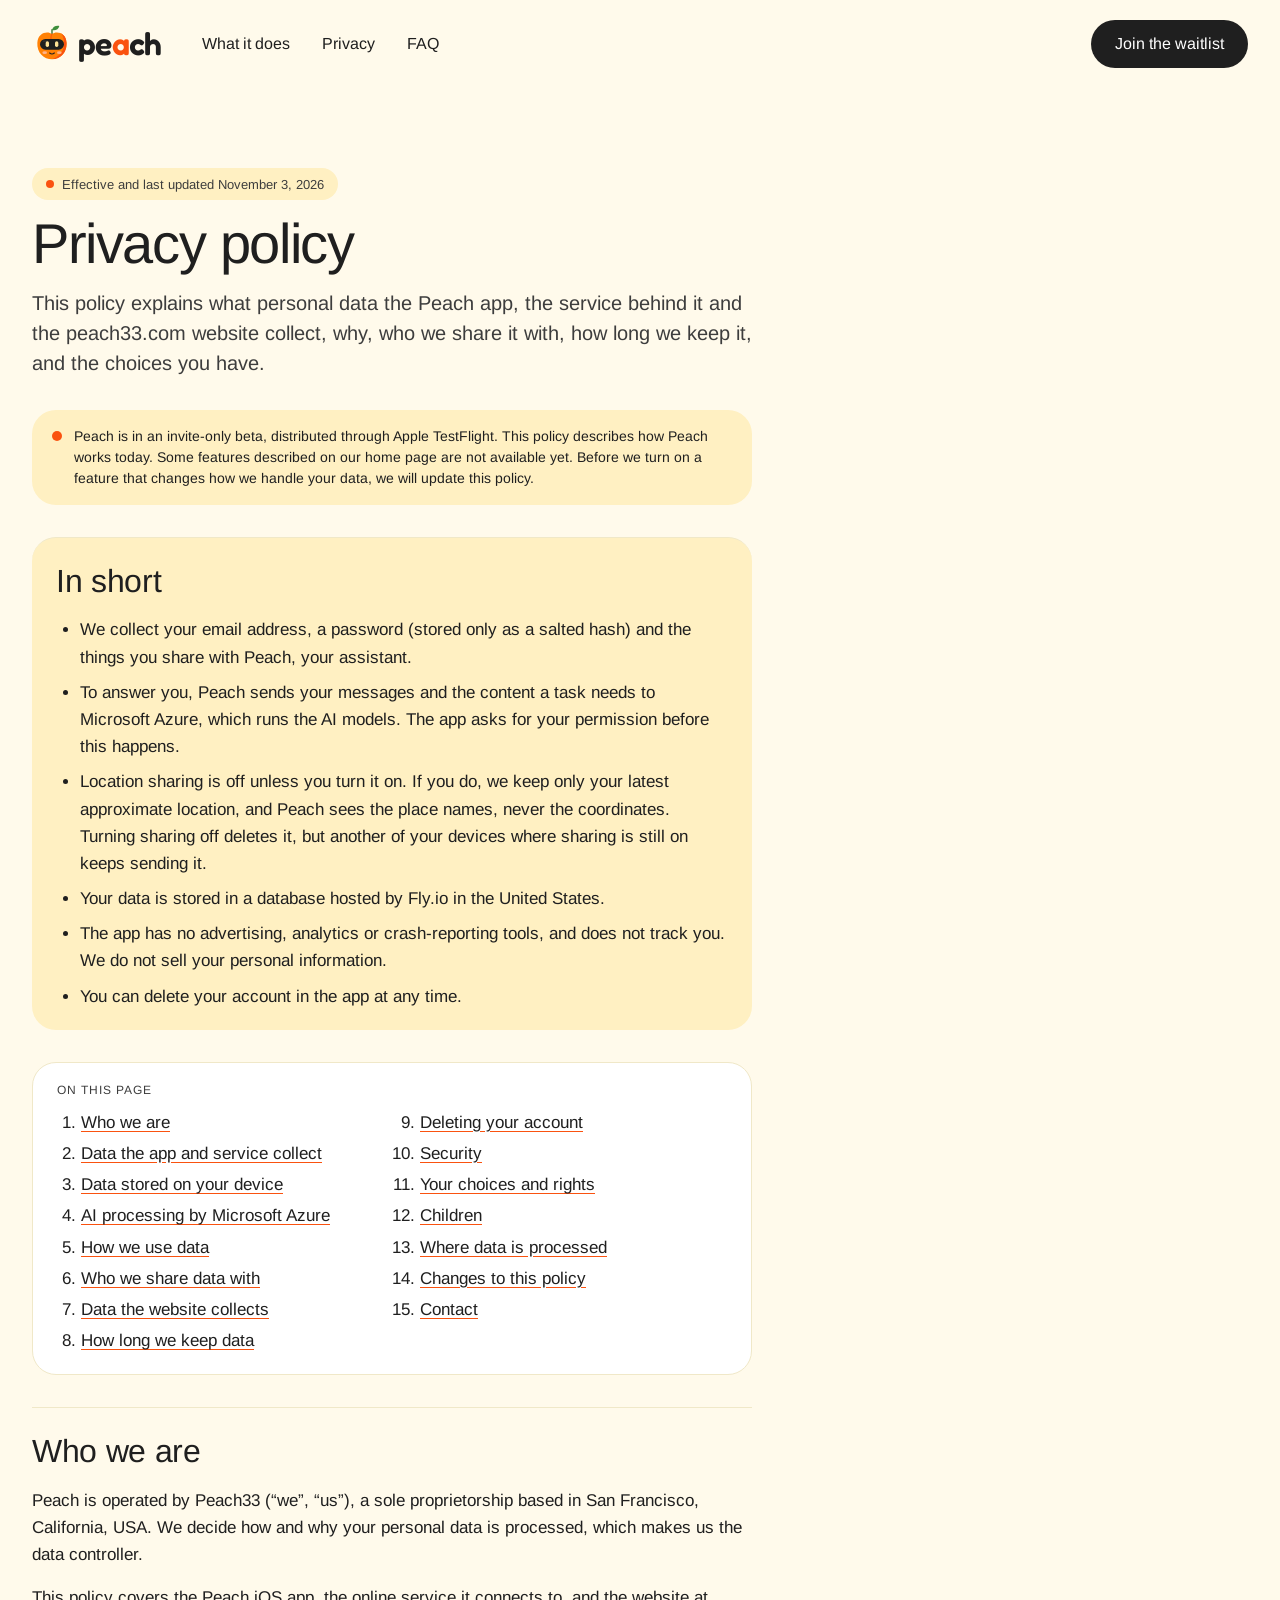
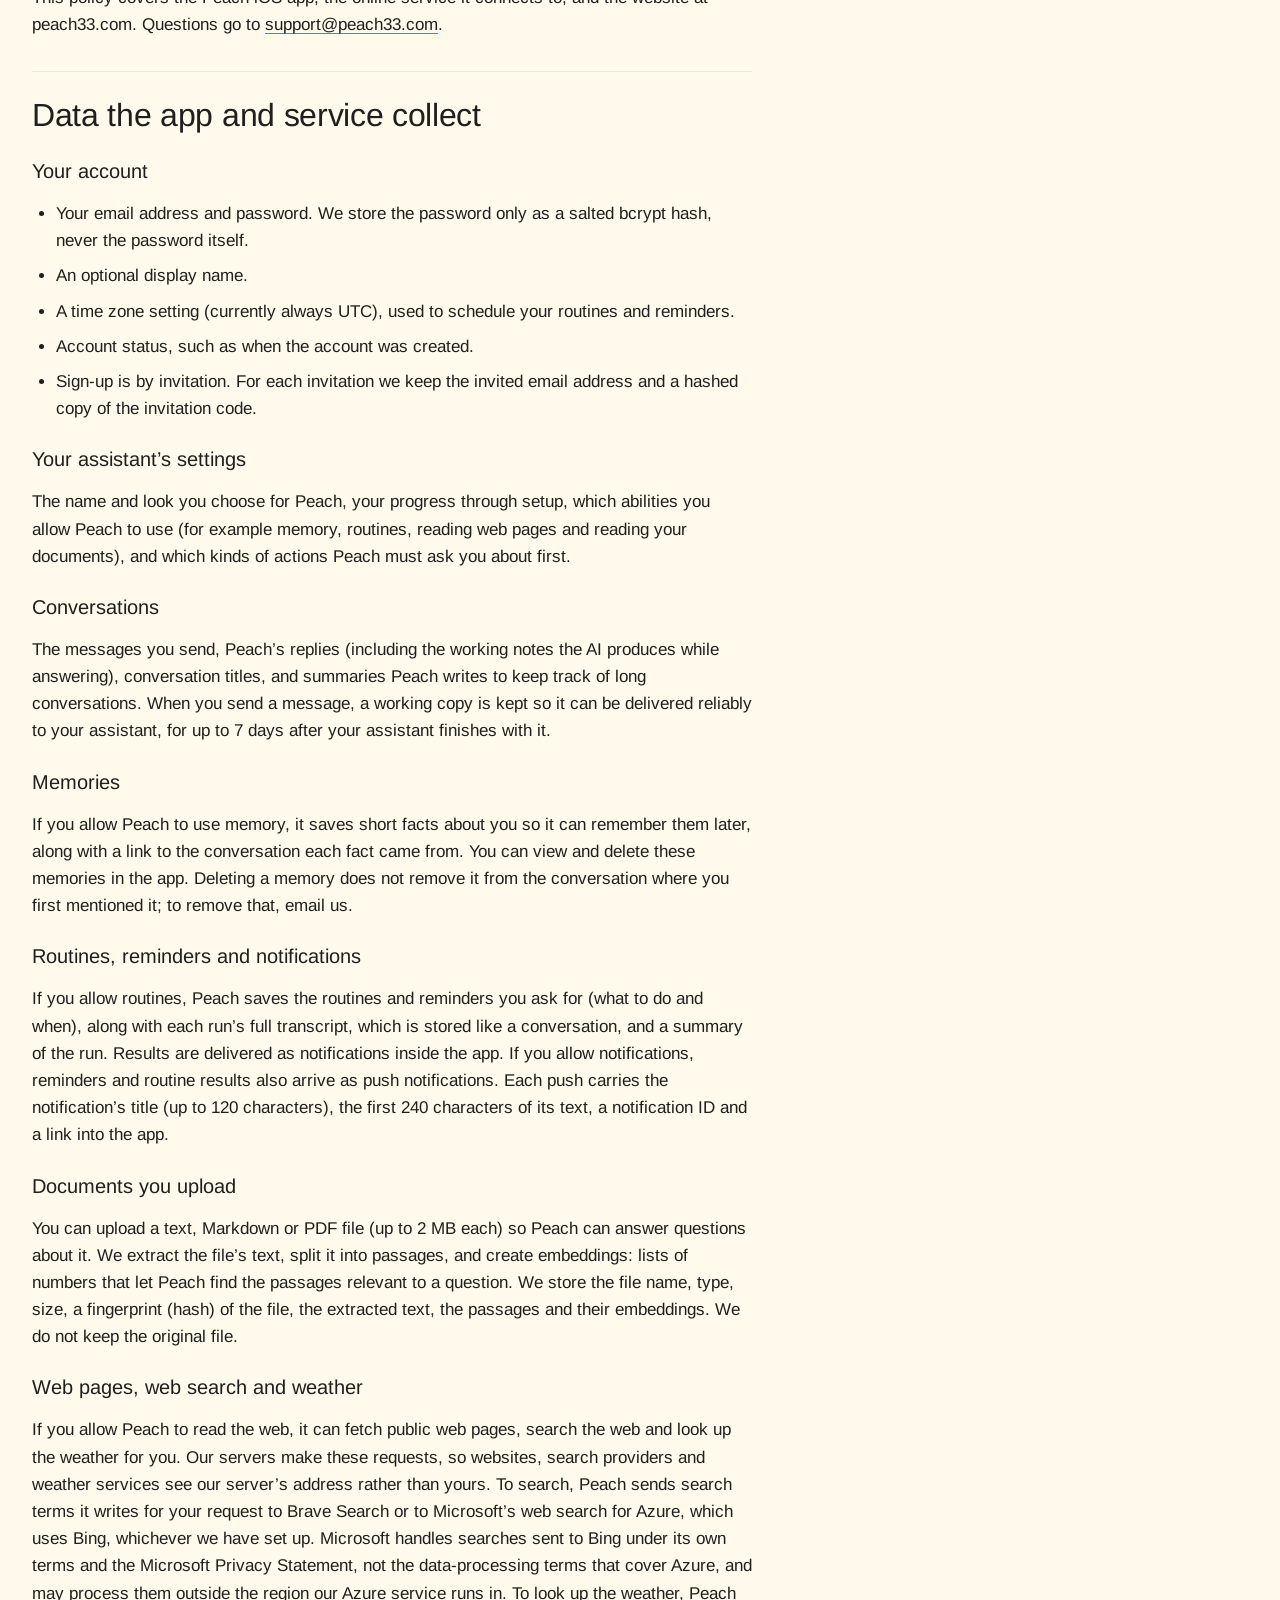
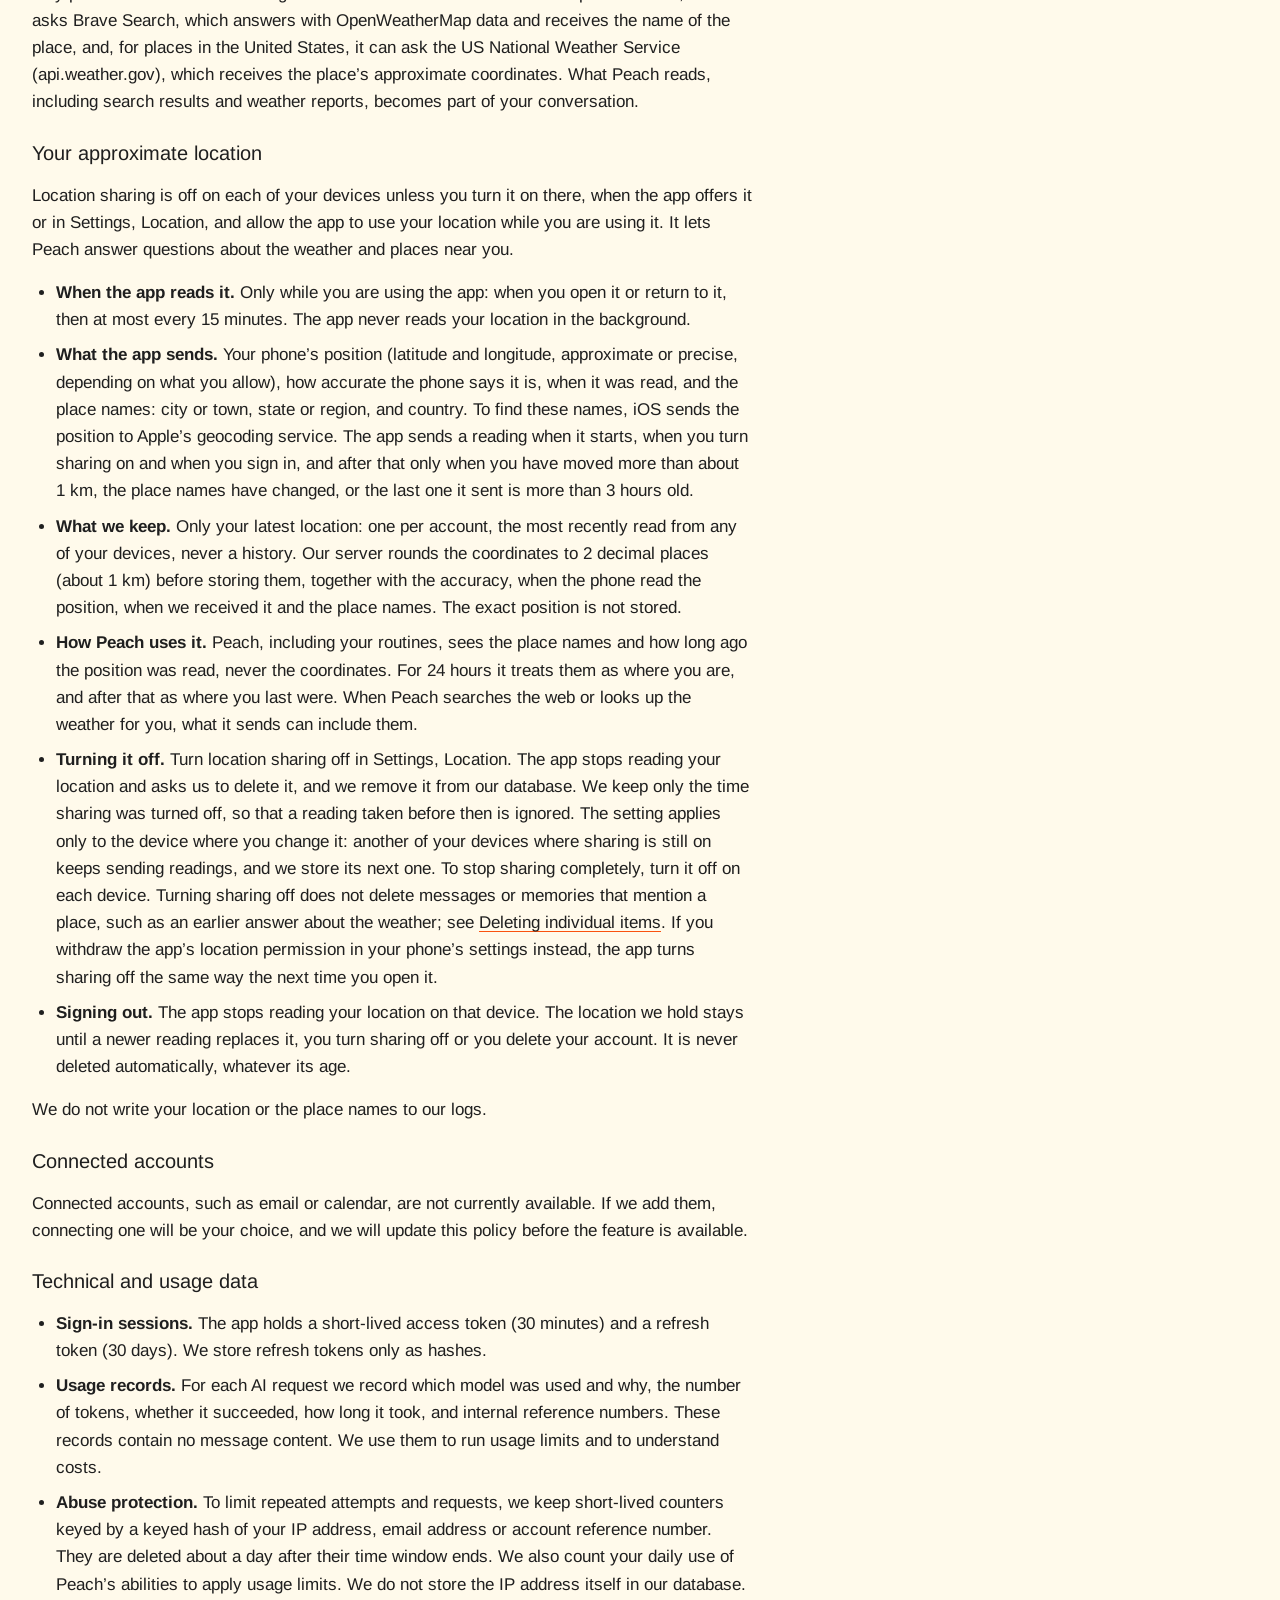
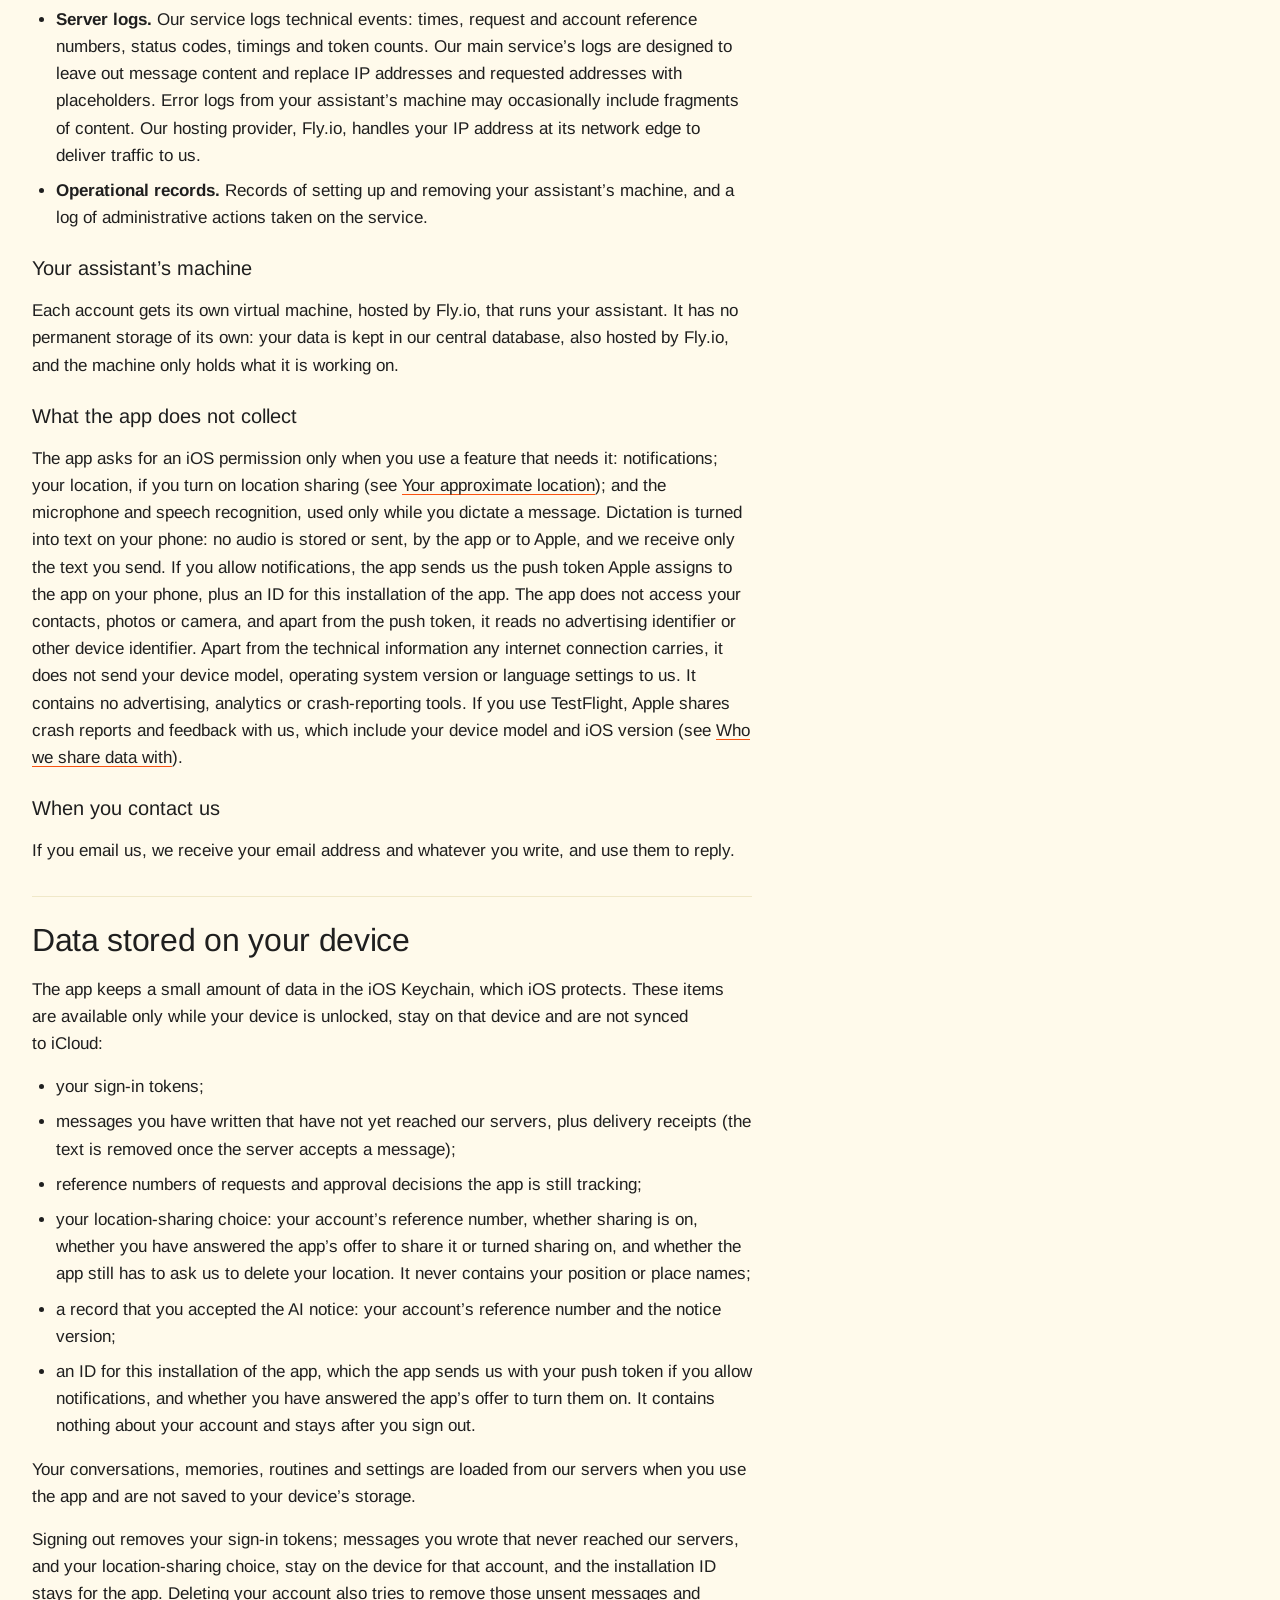
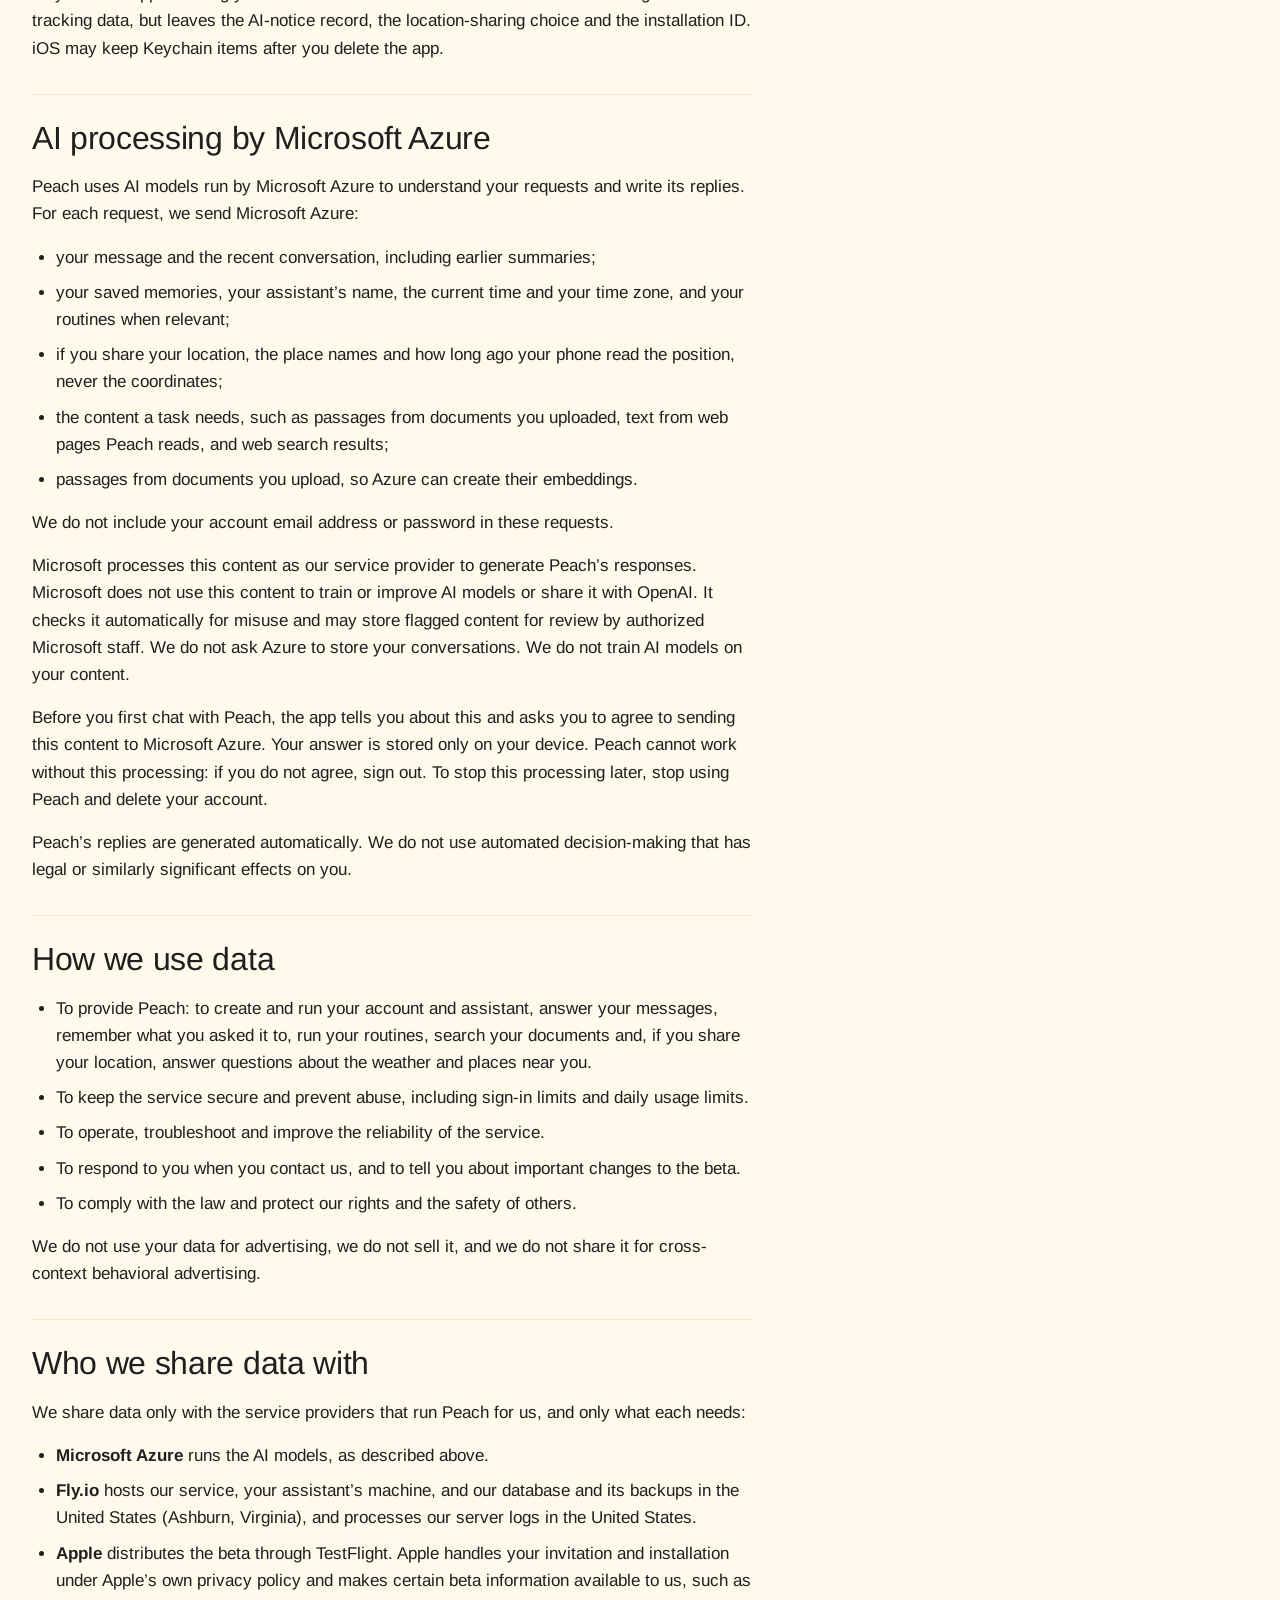
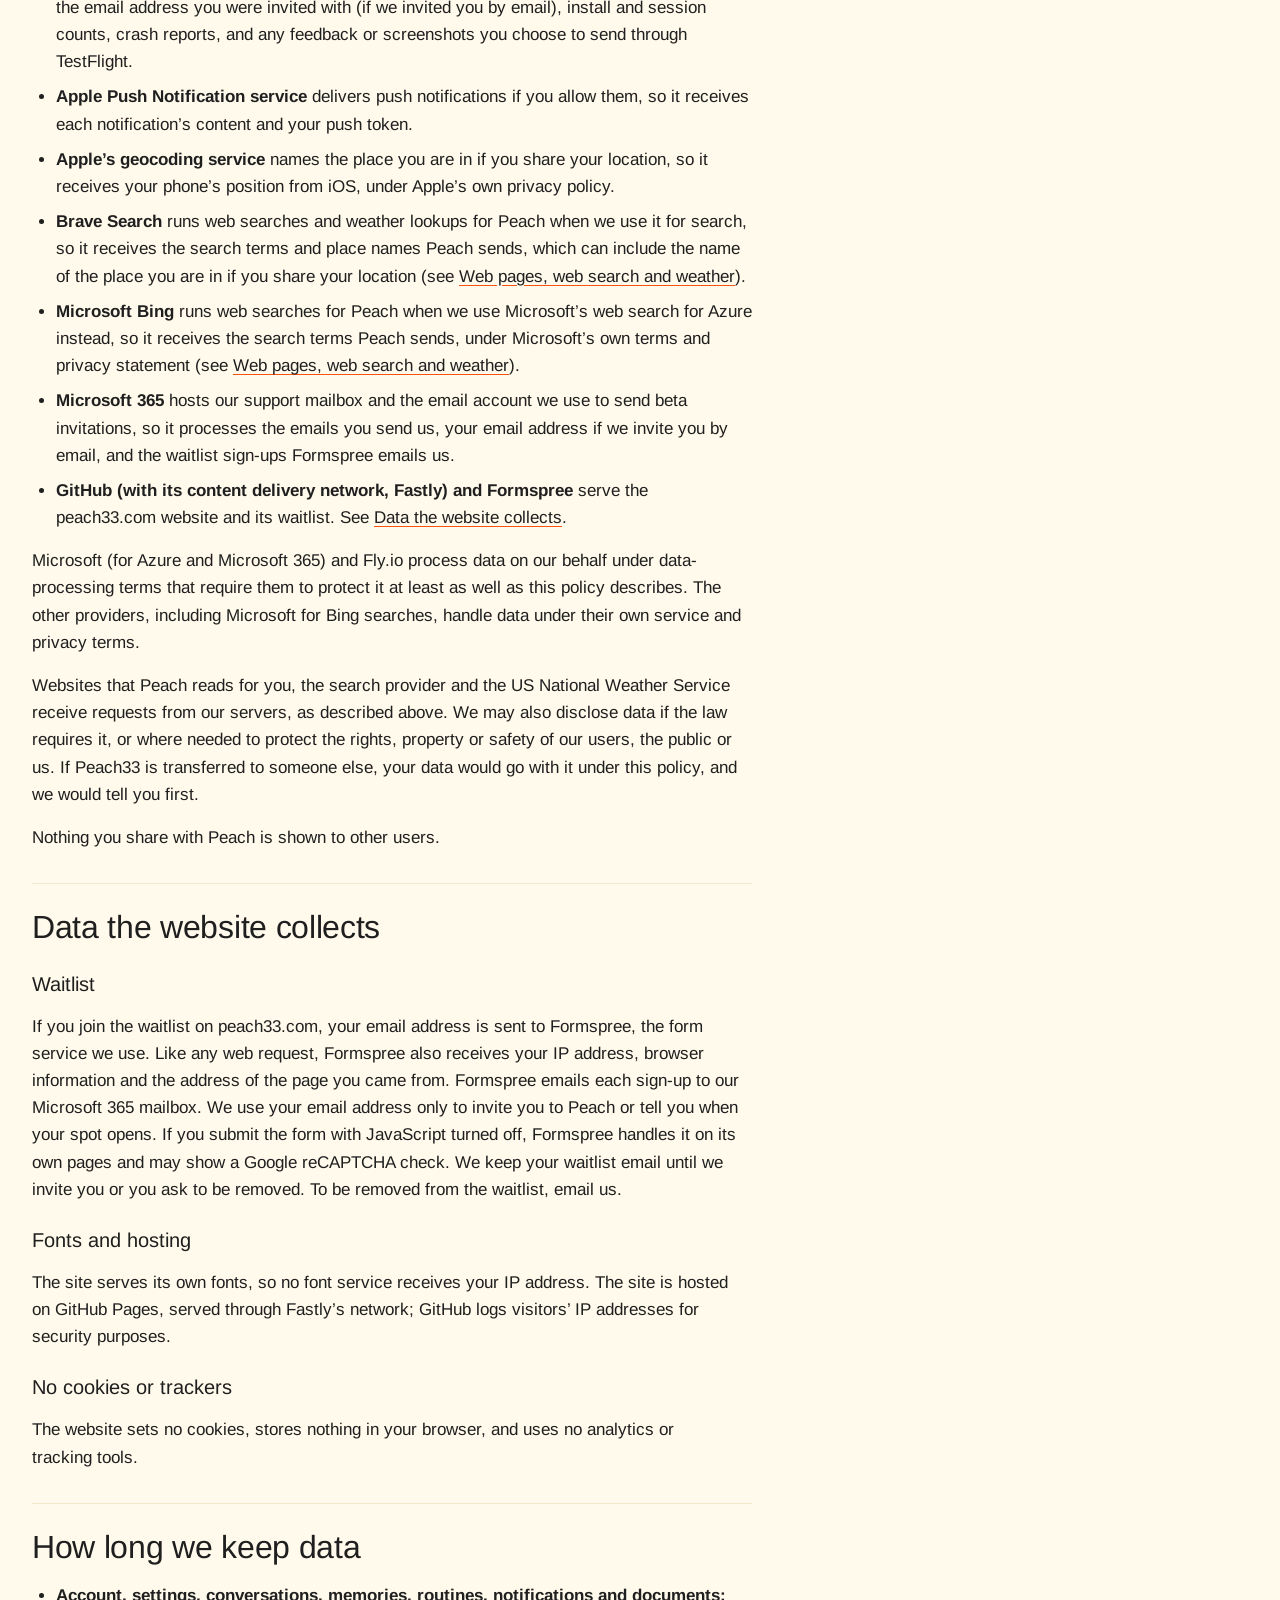
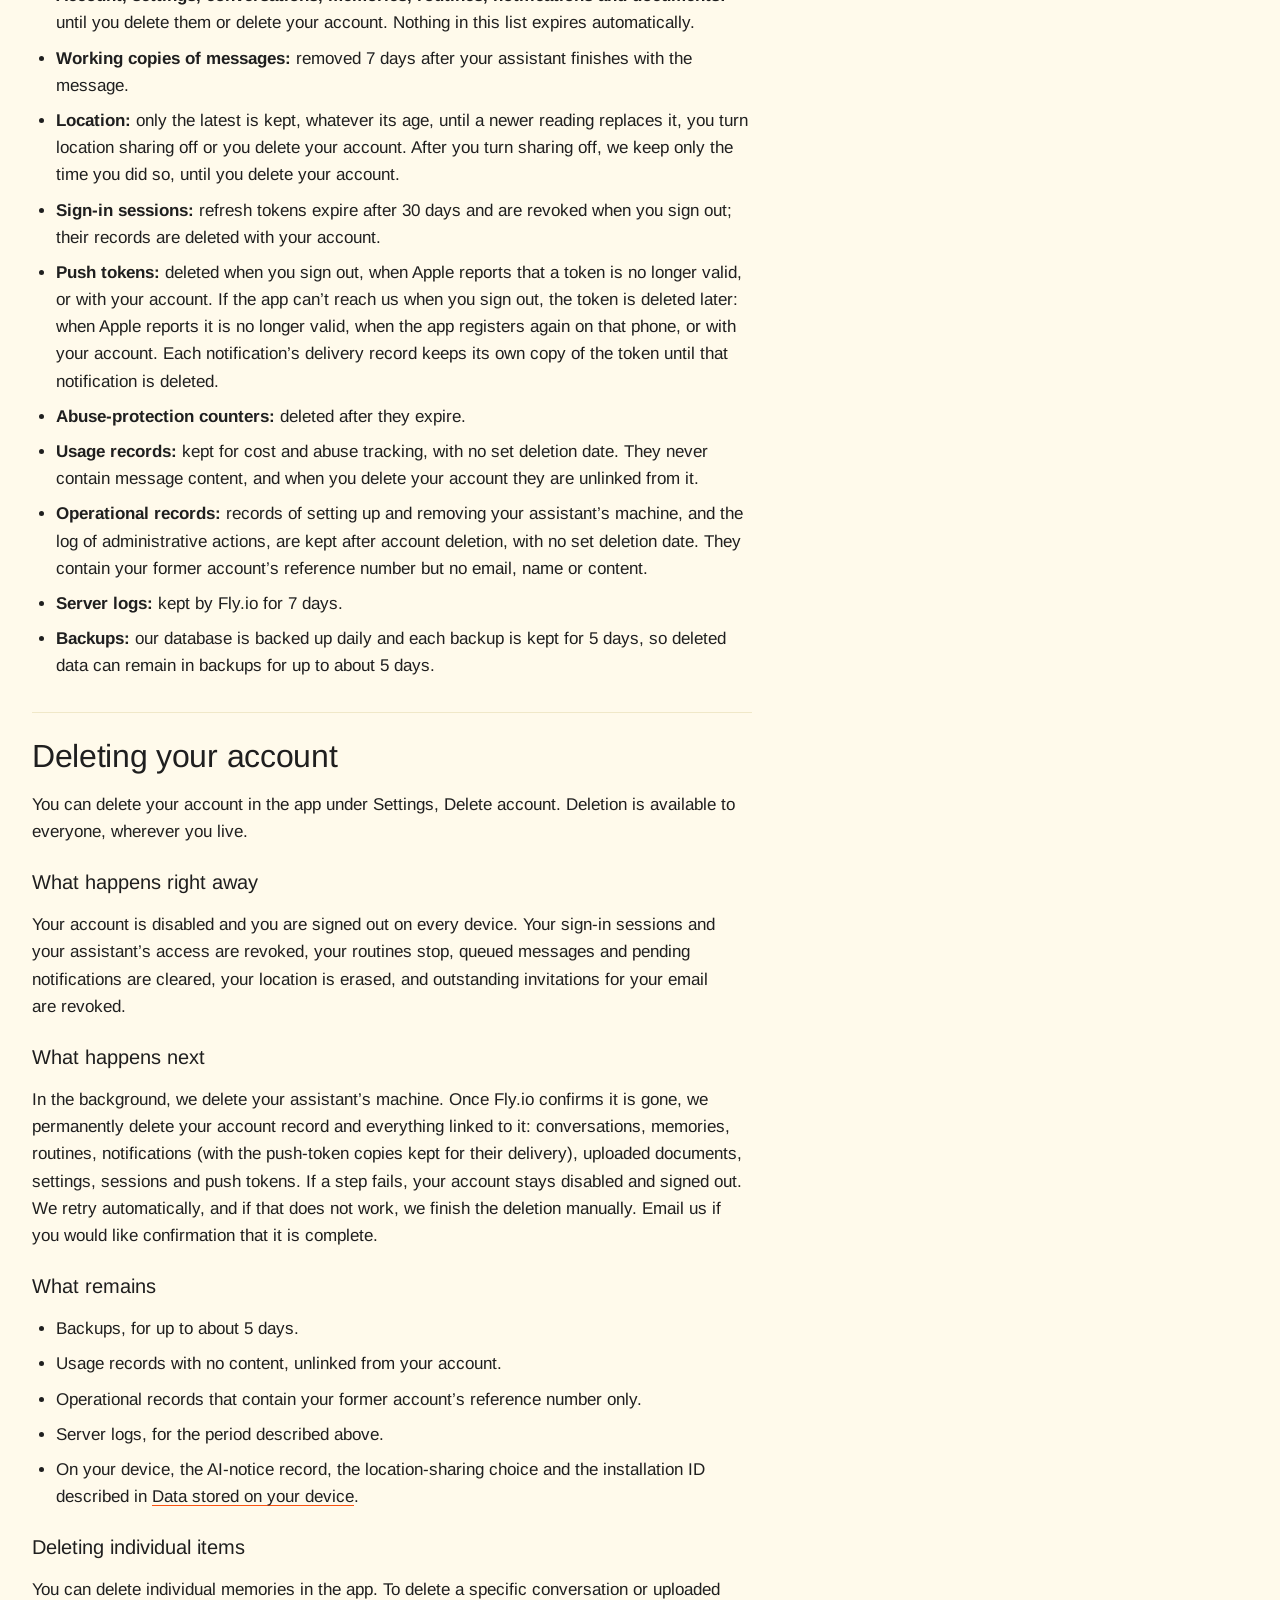
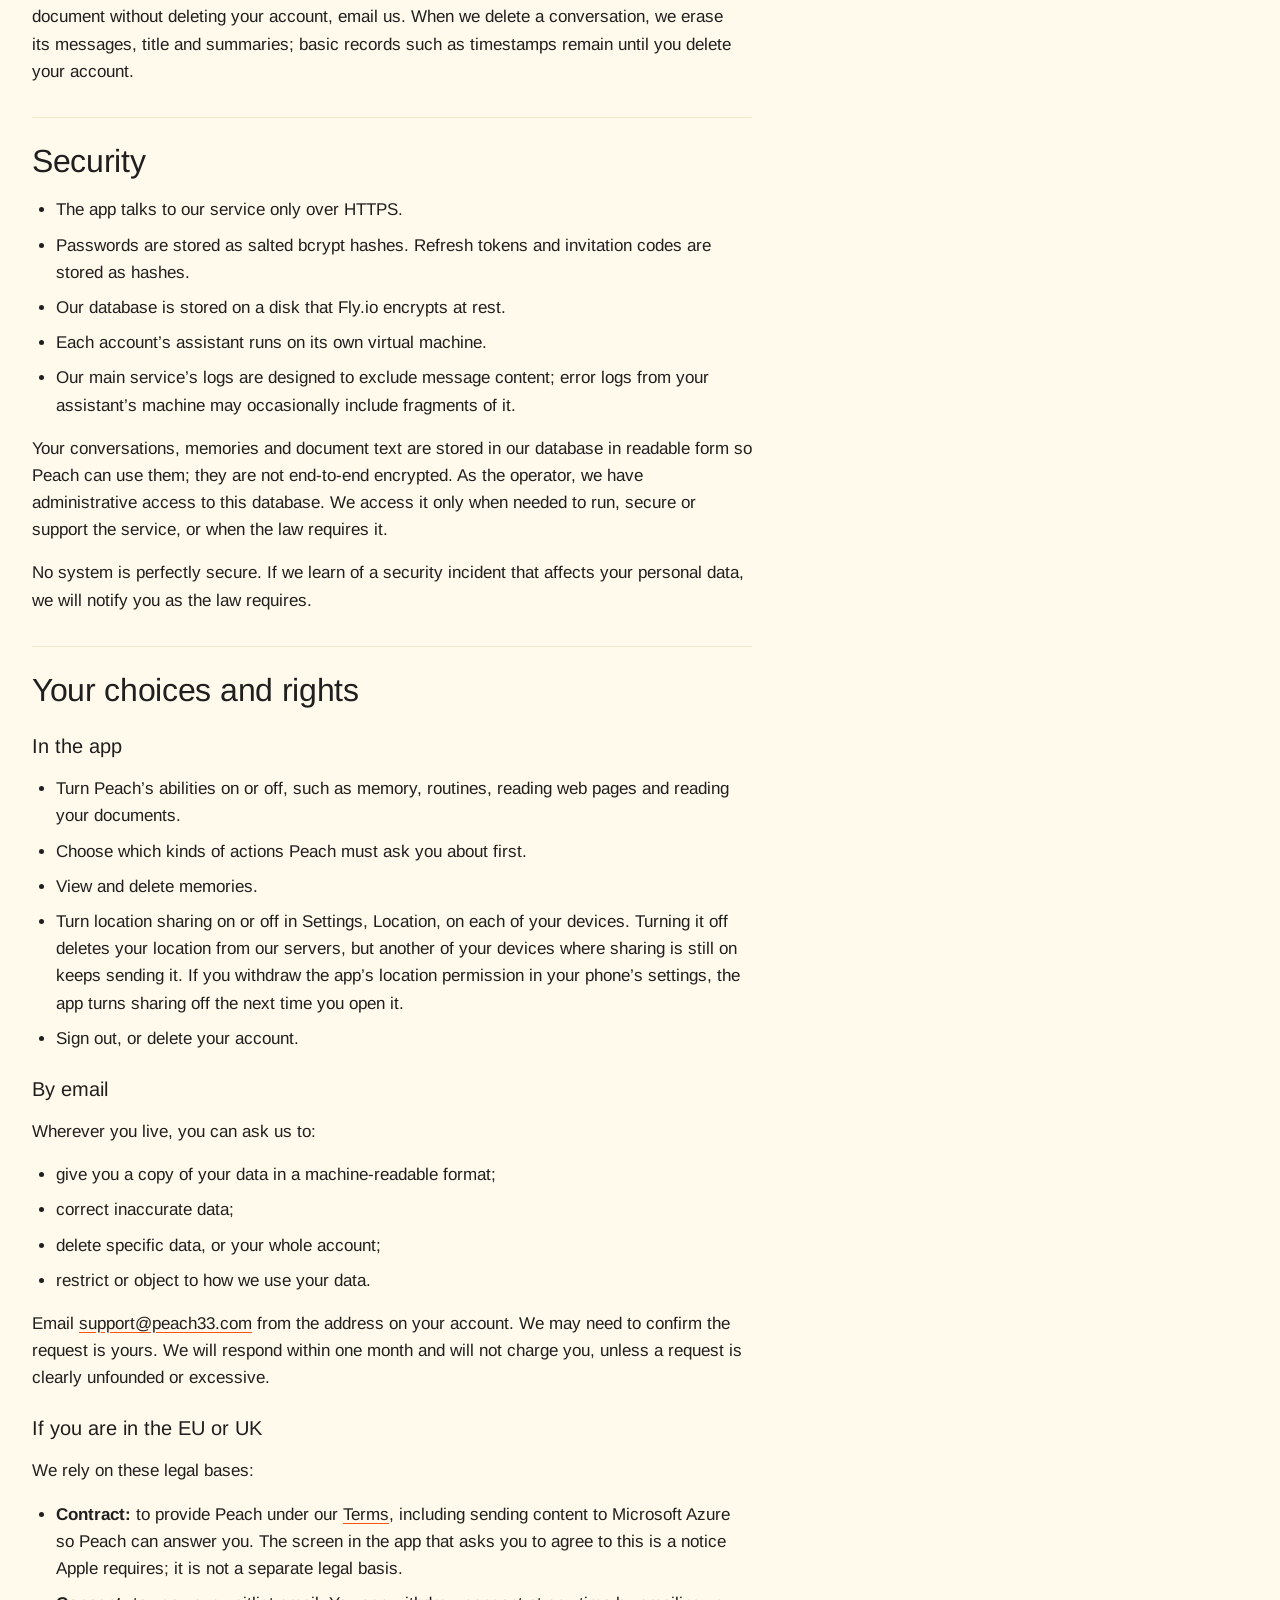
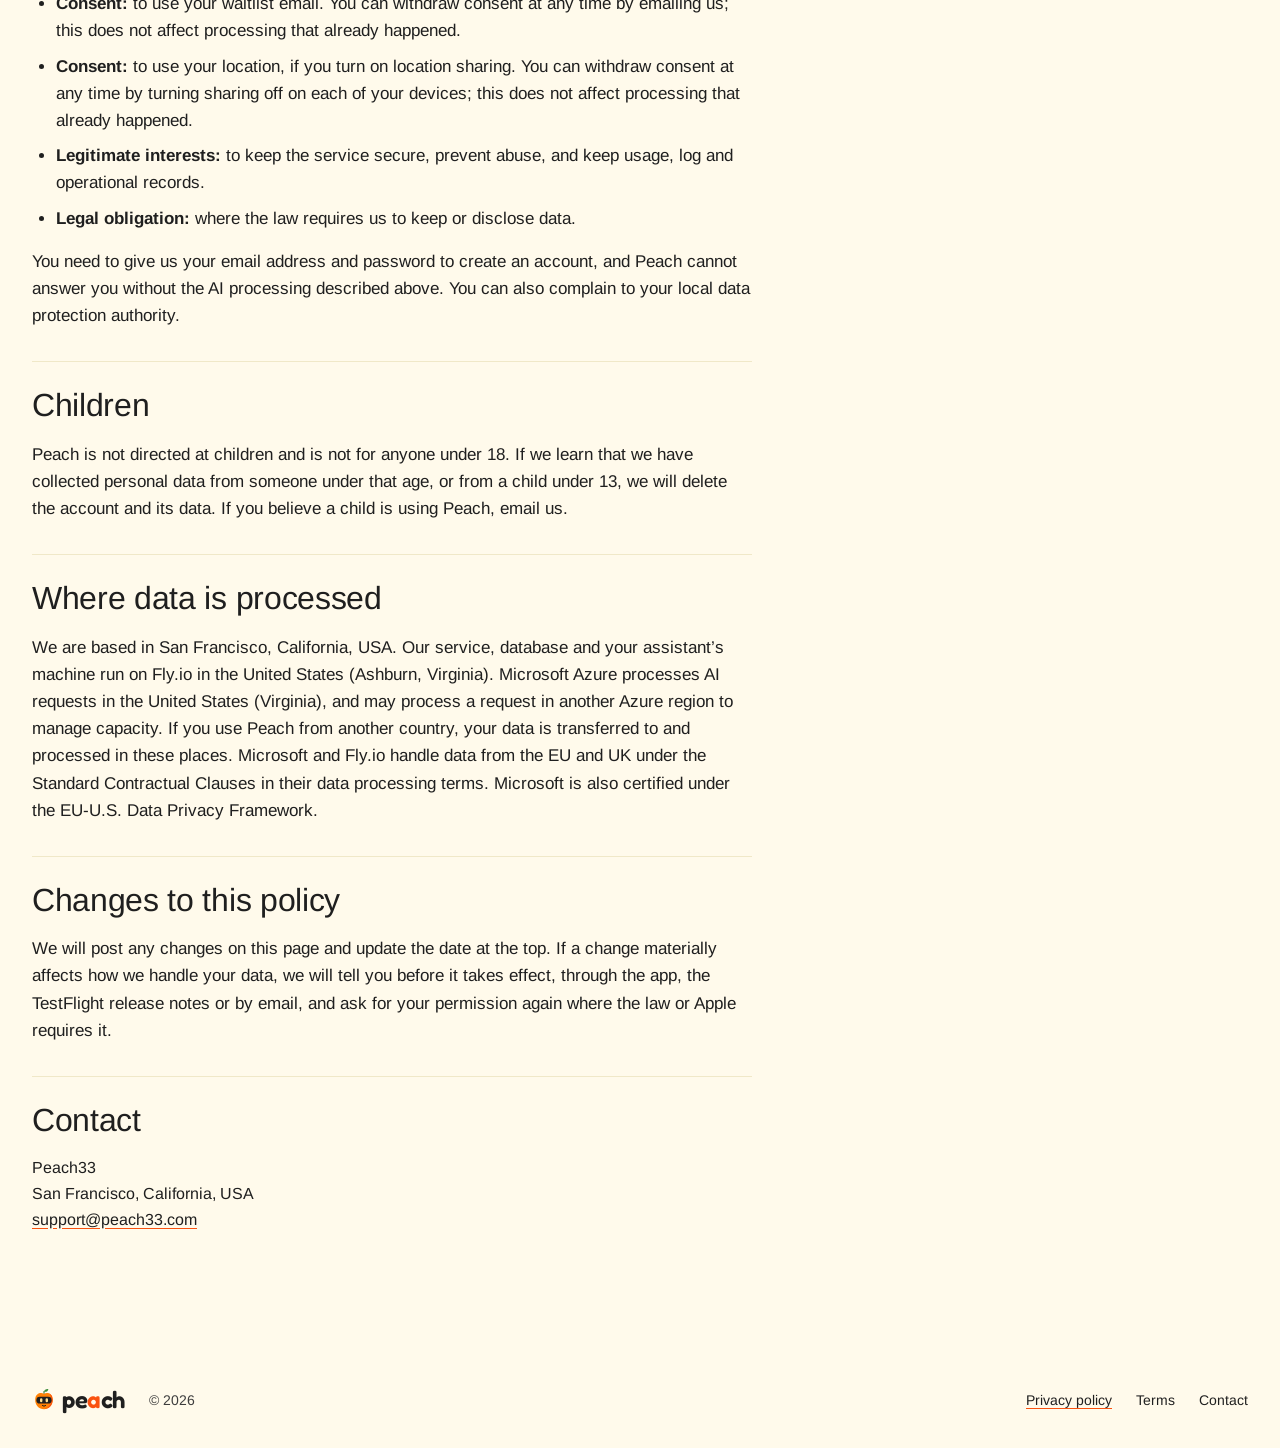
==== privacy.html @ c6e0b95c "Fill the Azure region: Virginia (#149) The owner gave the Azure region as "IAD", Northern Virginia; " ====
<!doctype html>
<html lang="en">
<head>
  <meta charset="utf-8">
  <meta name="viewport" content="width=device-width, initial-scale=1, viewport-fit=cover">
  <title>Privacy policy · Peach</title>
  <meta name="description" content="How we collect, use, share and keep personal data in the Peach app and on peach33.com.">
  <meta property="og:title" content="Privacy policy · Peach">
  <meta property="og:description" content="How we collect, use, share and keep personal data in the Peach app and on peach33.com.">
  <meta property="og:url" content="https://peach33.com/privacy">
  <meta property="og:type" content="website">
  <meta property="og:site_name" content="Peach">
  <meta name="theme-color" content="#fffaeb">
  <link rel="canonical" href="https://peach33.com/privacy">
  <link rel="icon" href="assets/favicon.png" type="image/png" sizes="32x32">
  <link rel="apple-touch-icon" href="assets/apple-touch-icon.png">
  <link rel="preload" href="assets/fonts/arimo-400.woff2" as="font" type="font/woff2" crossorigin>
  <link rel="preload" href="assets/fonts/fredoka-600.woff2" as="font" type="font/woff2" crossorigin>
  <link rel="stylesheet" href="tokens.css">
  <link rel="stylesheet" href="styles.css">
  <script src="script.js" defer></script>
</head>
<body>
  <svg class="icon-sprite" aria-hidden="true" focusable="false">
    <symbol id="i-menu" viewBox="0 0 24 24"><path d="M4 7h16M4 12h16M4 17h16"/></symbol>
    <symbol id="i-close" viewBox="0 0 24 24"><path d="m6 6 12 12M6 18 18 6"/></symbol>
  </svg>

  <a class="skip-link" href="#main">Skip to content</a>

  <header id="top" class="site-header">
    <div class="container header-inner">
      <a class="brand" href="/" aria-label="Peach home">
        <picture>
          <source media="(min-width: 1024px)" srcset="assets/peach-mascot.svg">
          <img class="brand-mark" src="assets/peach-mascot-small.svg" alt="" width="40" height="40">
        </picture>
        <span class="wordmark">pe<span class="wordmark-a">a</span>ch</span>
      </a>

      <button class="menu-toggle" type="button" aria-label="Open navigation" aria-controls="section-nav" aria-expanded="false" hidden>
        <svg class="menu-icon" width="22" height="22" aria-hidden="true" focusable="false"><use href="#i-menu"/></svg>
        <svg class="close-icon" width="22" height="22" aria-hidden="true" focusable="false"><use href="#i-close"/></svg>
      </button>

      <nav id="section-nav" class="section-nav" aria-label="Main navigation">
        <a href="/#does">What it does</a>
        <a href="/privacy" aria-current="page">Privacy</a>
        <a href="/#faq">FAQ</a>
      </nav>

      <a class="button nav-cta" href="/#waitlist" aria-label="Join the waitlist">
        <span class="nav-label-full">Join the waitlist</span>
        <span class="nav-label-short" aria-hidden="true">Join</span>
      </a>
    </div>
  </header>

  <main id="main" class="legal" tabindex="-1">
    <div class="container">
      <article class="legal-article" aria-labelledby="legal-title">
        <header class="legal-header">
          <p class="eyebrow-pill"><span class="eyebrow-dot" aria-hidden="true"></span>Effective and last updated November 3, 2026</p>
          <h1 id="legal-title">Privacy policy</h1>
          <p class="legal-intro">This policy explains what personal data the Peach app, the service behind it and the peach33.com website collect, why, who we share it with, how long we keep it, and the choices you have.</p>
        </header>

        <p class="legal-notice">Peach is in an invite-only beta, distributed through Apple TestFlight. This policy describes how Peach works today. Some features described on our home page are not available yet. Before we turn on a feature that changes how we handle your data, we will update this policy.</p>

        <section id="summary" class="legal-section legal-summary" aria-labelledby="summary-title">
          <h2 id="summary-title">In short</h2>
          <ul>
            <li>We collect your email address, a password (stored only as a salted hash) and the things you share with Peach, your assistant.</li>
            <li>To answer you, Peach sends your messages and the content a task needs to Microsoft Azure, which runs the AI models. The app asks for your permission before this happens.</li>
            <li>Location sharing is off unless you turn it on. If you do, we keep only your latest approximate location, and Peach sees the place names, never the coordinates. Turning sharing off deletes it, but another of your devices where sharing is still on keeps sending it.</li>
            <li>Your data is stored in a database hosted by Fly.io in the United States.</li>
            <li>The app has no advertising, analytics or crash-reporting tools, and does not track you. We do not sell your personal information.</li>
            <li>You can delete your account in the app at any time.</li>
          </ul>
        </section>

        <nav class="legal-toc" aria-labelledby="toc-title">
          <h2 id="toc-title">On this page</h2>
          <ol>
            <li><a href="#who-we-are">Who we are</a></li>
            <li><a href="#app-data">Data the app and service collect</a></li>
            <li><a href="#on-device">Data stored on your device</a></li>
            <li><a href="#ai-processing">AI processing by Microsoft Azure</a></li>
            <li><a href="#how-we-use-data">How we use data</a></li>
            <li><a href="#sharing">Who we share data with</a></li>
            <li><a href="#website-data">Data the website collects</a></li>
            <li><a href="#retention">How long we keep data</a></li>
            <li><a href="#deletion">Deleting your account</a></li>
            <li><a href="#security">Security</a></li>
            <li><a href="#your-choices">Your choices and rights</a></li>
            <li><a href="#children">Children</a></li>
            <li><a href="#international-transfers">Where data is processed</a></li>
            <li><a href="#changes">Changes to this policy</a></li>
            <li><a href="#contact">Contact</a></li>
          </ol>
        </nav>

        <section id="who-we-are" class="legal-section" aria-labelledby="who-we-are-title">
          <h2 id="who-we-are-title">Who we are</h2>
          <p>Peach is operated by Peach33 (“we”, “us”), a sole proprietorship based in San Francisco, California, USA. We decide how and why your personal data is processed, which makes us the data controller.</p>
          <p>This policy covers the Peach iOS app, the online service it connects to, and the website at peach33.com. Questions go to <a href="mailto:support@peach33.com">support@peach33.com</a>.</p>
        </section>

        <section id="app-data" class="legal-section" aria-labelledby="app-data-title">
          <h2 id="app-data-title">Data the app and service collect</h2>

          <h3 id="account">Your account</h3>
          <ul>
            <li>Your email address and password. We store the password only as a salted bcrypt hash, never the password itself.</li>
            <li>An optional display name.</li>
            <li>A time zone setting (currently always UTC), used to schedule your routines and reminders.</li>
            <li>Account status, such as when the account was created.</li>
            <li>Sign-up is by invitation. For each invitation we keep the invited email address and a hashed copy of the invitation code.</li>
          </ul>

          <h3 id="assistant-settings">Your assistant’s settings</h3>
          <p>The name and look you choose for Peach, your progress through setup, which abilities you allow Peach to use (for example memory, routines, reading web pages and reading your documents), and which kinds of actions Peach must ask you about first.</p>

          <h3 id="conversations">Conversations</h3>
          <p>The messages you send, Peach’s replies (including the working notes the AI produces while answering), conversation titles, and summaries Peach writes to keep track of long conversations. When you send a message, a working copy is kept so it can be delivered reliably to your assistant, for up to 7 days after your assistant finishes with it.</p>

          <h3 id="memories">Memories</h3>
          <p>If you allow Peach to use memory, it saves short facts about you so it can remember them later, along with a link to the conversation each fact came from. You can view and delete these memories in the app. Deleting a memory does not remove it from the conversation where you first mentioned it; to remove that, email us.</p>

          <h3 id="routines">Routines, reminders and notifications</h3>
          <p>If you allow routines, Peach saves the routines and reminders you ask for (what to do and when), along with each run’s full transcript, which is stored like a conversation, and a summary of the run. Results are delivered as notifications inside the app. If you allow notifications, reminders and routine results also arrive as push notifications. Each push carries the notification’s title (up to 120 characters), the first 240 characters of its text, a notification ID and a link into the app.</p>

          <h3 id="documents">Documents you upload</h3>
          <p>You can upload a text, Markdown or PDF file (up to 2 MB each) so Peach can answer questions about it. We extract the file’s text, split it into passages, and create embeddings: lists of numbers that let Peach find the passages relevant to a question. We store the file name, type, size, a fingerprint (hash) of the file, the extracted text, the passages and their embeddings. We do not keep the original file.</p>

          <h3 id="web-pages">Web pages, web search and weather</h3>
          <p>If you allow Peach to read the web, it can fetch public web pages, search the web and look up the weather for you. Our servers make these requests, so websites, search providers and weather services see our server’s address rather than yours. To search, Peach sends search terms it writes for your request to Brave Search or to Microsoft’s web search for Azure, which uses Bing, whichever we have set up. Microsoft handles searches sent to Bing under its own terms and the Microsoft Privacy Statement, not the data-processing terms that cover Azure, and may process them outside the region our Azure service runs in. To look up the weather, Peach asks Brave Search, which answers with OpenWeatherMap data and receives the name of the place, and, for places in the United States, it can ask the US National Weather Service (api.weather.gov), which receives the place’s approximate coordinates. What Peach reads, including search results and weather reports, becomes part of your conversation.</p>

          <h3 id="location">Your approximate location</h3>
          <p>Location sharing is off on each of your devices unless you turn it on there, when the app offers it or in Settings, Location, and allow the app to use your location while you are using it. It lets Peach answer questions about the weather and places near you.</p>
          <ul>
            <li><span>When the app reads it.</span> Only while you are using the app: when you open it or return to it, then at most every 15 minutes. The app never reads your location in the background.</li>
            <li><span>What the app sends.</span> Your phone’s position (latitude and longitude, approximate or precise, depending on what you allow), how accurate the phone says it is, when it was read, and the place names: city or town, state or region, and country. To find these names, iOS sends the position to Apple’s geocoding service. The app sends a reading when it starts, when you turn sharing on and when you sign in, and after that only when you have moved more than about 1 km, the place names have changed, or the last one it sent is more than 3 hours old.</li>
            <li><span>What we keep.</span> Only your latest location: one per account, the most recently read from any of your devices, never a history. Our server rounds the coordinates to 2 decimal places (about 1 km) before storing them, together with the accuracy, when the phone read the position, when we received it and the place names. The exact position is not stored.</li>
            <li><span>How Peach uses it.</span> Peach, including your routines, sees the place names and how long ago the position was read, never the coordinates. For 24 hours it treats them as where you are, and after that as where you last were. When Peach searches the web or looks up the weather for you, what it sends can include them.</li>
            <li><span>Turning it off.</span> Turn location sharing off in Settings, Location. The app stops reading your location and asks us to delete it, and we remove it from our database. We keep only the time sharing was turned off, so that a reading taken before then is ignored. The setting applies only to the device where you change it: another of your devices where sharing is still on keeps sending readings, and we store its next one. To stop sharing completely, turn it off on each device. Turning sharing off does not delete messages or memories that mention a place, such as an earlier answer about the weather; see <a href="#deletion-partial">Deleting individual items</a>. If you withdraw the app’s location permission in your phone’s settings instead, the app turns sharing off the same way the next time you open it.</li>
            <li><span>Signing out.</span> The app stops reading your location on that device. The location we hold stays until a newer reading replaces it, you turn sharing off or you delete your account. It is never deleted automatically, whatever its age.</li>
          </ul>
          <p>We do not write your location or the place names to our logs.</p>

          <h3 id="connected-accounts">Connected accounts</h3>
          <p>Connected accounts, such as email or calendar, are not currently available. If we add them, connecting one will be your choice, and we will update this policy before the feature is available.</p>

          <h3 id="technical-data">Technical and usage data</h3>
          <ul>
            <li><span>Sign-in sessions.</span> The app holds a short-lived access token (30 minutes) and a refresh token (30 days). We store refresh tokens only as hashes.</li>
            <li><span>Usage records.</span> For each AI request we record which model was used and why, the number of tokens, whether it succeeded, how long it took, and internal reference numbers. These records contain no message content. We use them to run usage limits and to understand costs.</li>
            <li><span>Abuse protection.</span> To limit repeated attempts and requests, we keep short-lived counters keyed by a keyed hash of your IP address, email address or account reference number. They are deleted about a day after their time window ends. We also count your daily use of Peach’s abilities to apply usage limits. We do not store the IP address itself in our database.</li>
            <li><span>Server logs.</span> Our service logs technical events: times, request and account reference numbers, status codes, timings and token counts. Our main service’s logs are designed to leave out message content and replace IP addresses and requested addresses with placeholders. Error logs from your assistant’s machine may occasionally include fragments of content. Our hosting provider, Fly.io, handles your IP address at its network edge to deliver traffic to us.</li>
            <li><span>Operational records.</span> Records of setting up and removing your assistant’s machine, and a log of administrative actions taken on the service.</li>
          </ul>

          <h3 id="assistant-machine">Your assistant’s machine</h3>
          <p>Each account gets its own virtual machine, hosted by Fly.io, that runs your assistant. It has no permanent storage of its own: your data is kept in our central database, also hosted by Fly.io, and the machine only holds what it is working on.</p>

          <h3 id="not-collected">What the app does not collect</h3>
          <p>The app asks for an iOS permission only when you use a feature that needs it: notifications; your location, if you turn on location sharing (see <a href="#location">Your approximate location</a>); and the microphone and speech recognition, used only while you dictate a message. Dictation is turned into text on your phone: no audio is stored or sent, by the app or to Apple, and we receive only the text you send. If you allow notifications, the app sends us the push token Apple assigns to the app on your phone, plus an ID for this installation of the app. The app does not access your contacts, photos or camera, and apart from the push token, it reads no advertising identifier or other device identifier. Apart from the technical information any internet connection carries, it does not send your device model, operating system version or language settings to us. It contains no advertising, analytics or crash-reporting tools. If you use TestFlight, Apple shares crash reports and feedback with us, which include your device model and iOS version (see <a href="#sharing">Who we share data with</a>).</p>

          <h3 id="support-email">When you contact us</h3>
          <p>If you email us, we receive your email address and whatever you write, and use them to reply.</p>
        </section>

        <section id="on-device" class="legal-section" aria-labelledby="on-device-title">
          <h2 id="on-device-title">Data stored on your device</h2>
          <p>The app keeps a small amount of data in the iOS Keychain, which iOS protects. These items are available only while your device is unlocked, stay on that device and are not synced to iCloud:</p>
          <ul>
            <li>your sign-in tokens;</li>
            <li>messages you have written that have not yet reached our servers, plus delivery receipts (the text is removed once the server accepts a message);</li>
            <li>reference numbers of requests and approval decisions the app is still tracking;</li>
            <li>your location-sharing choice: your account’s reference number, whether sharing is on, whether you have answered the app’s offer to share it or turned sharing on, and whether the app still has to ask us to delete your location. It never contains your position or place names;</li>
            <li>a record that you accepted the AI notice: your account’s reference number and the notice version;</li>
            <li>an ID for this installation of the app, which the app sends us with your push token if you allow notifications, and whether you have answered the app’s offer to turn them on. It contains nothing about your account and stays after you sign out.</li>
          </ul>
          <p>Your conversations, memories, routines and settings are loaded from our servers when you use the app and are not saved to your device’s storage.</p>
          <p>Signing out removes your sign-in tokens; messages you wrote that never reached our servers, and your location-sharing choice, stay on the device for that account, and the installation ID stays for the app. Deleting your account also tries to remove those unsent messages and tracking data, but leaves the AI-notice record, the location-sharing choice and the installation ID. iOS may keep Keychain items after you delete the app.</p>
        </section>

        <section id="ai-processing" class="legal-section" aria-labelledby="ai-processing-title">
          <h2 id="ai-processing-title">AI processing by Microsoft Azure</h2>
          <p>Peach uses AI models run by Microsoft Azure to understand your requests and write its replies. For each request, we send Microsoft Azure:</p>
          <ul>
            <li>your message and the recent conversation, including earlier summaries;</li>
            <li>your saved memories, your assistant’s name, the current time and your time zone, and your routines when relevant;</li>
            <li>if you share your location, the place names and how long ago your phone read the position, never the coordinates;</li>
            <li>the content a task needs, such as passages from documents you uploaded, text from web pages Peach reads, and web search results;</li>
            <li>passages from documents you upload, so Azure can create their embeddings.</li>
          </ul>
          <p>We do not include your account email address or password in these requests.</p>
          <p>Microsoft processes this content as our service provider to generate Peach’s responses. Microsoft does not use this content to train or improve AI models or share it with OpenAI. It checks it automatically for misuse and may store flagged content for review by authorized Microsoft staff. We do not ask Azure to store your conversations. We do not train AI models on your content.</p>
          <p>Before you first chat with Peach, the app tells you about this and asks you to agree to sending this content to Microsoft Azure. Your answer is stored only on your device. Peach cannot work without this processing: if you do not agree, sign out. To stop this processing later, stop using Peach and delete your account.</p>
          <p>Peach’s replies are generated automatically. We do not use automated decision-making that has legal or similarly significant effects on you.</p>
        </section>

        <section id="how-we-use-data" class="legal-section" aria-labelledby="how-we-use-data-title">
          <h2 id="how-we-use-data-title">How we use data</h2>
          <ul>
            <li>To provide Peach: to create and run your account and assistant, answer your messages, remember what you asked it to, run your routines, search your documents and, if you share your location, answer questions about the weather and places near you.</li>
            <li>To keep the service secure and prevent abuse, including sign-in limits and daily usage limits.</li>
            <li>To operate, troubleshoot and improve the reliability of the service.</li>
            <li>To respond to you when you contact us, and to tell you about important changes to the beta.</li>
            <li>To comply with the law and protect our rights and the safety of others.</li>
          </ul>
          <p>We do not use your data for advertising, we do not sell it, and we do not share it for cross-context behavioral advertising.</p>
        </section>

        <section id="sharing" class="legal-section" aria-labelledby="sharing-title">
          <h2 id="sharing-title">Who we share data with</h2>
          <p>We share data only with the service providers that run Peach for us, and only what each needs:</p>
          <ul>
            <li><span>Microsoft Azure</span> runs the AI models, as described above.</li>
            <li><span>Fly.io</span> hosts our service, your assistant’s machine, and our database and its backups in the United States (Ashburn, Virginia), and processes our server logs in the United States.</li>
            <li><span>Apple</span> distributes the beta through TestFlight. Apple handles your invitation and installation under Apple’s own privacy policy and makes certain beta information available to us, such as the email address you were invited with (if we invited you by email), install and session counts, crash reports, and any feedback or screenshots you choose to send through TestFlight.</li>
            <li><span>Apple Push Notification service</span> delivers push notifications if you allow them, so it receives each notification’s content and your push token.</li>
            <li><span>Apple’s geocoding service</span> names the place you are in if you share your location, so it receives your phone’s position from iOS, under Apple’s own privacy policy.</li>
            <li><span>Brave Search</span> runs web searches and weather lookups for Peach when we use it for search, so it receives the search terms and place names Peach sends, which can include the name of the place you are in if you share your location (see <a href="#web-pages">Web pages, web search and weather</a>).</li>
            <li><span>Microsoft Bing</span> runs web searches for Peach when we use Microsoft’s web search for Azure instead, so it receives the search terms Peach sends, under Microsoft’s own terms and privacy statement (see <a href="#web-pages">Web pages, web search and weather</a>).</li>
            <li><span>Microsoft 365</span> hosts our support mailbox and the email account we use to send beta invitations, so it processes the emails you send us, your email address if we invite you by email, and the waitlist sign-ups Formspree emails us.</li>
            <li><span>GitHub (with its content delivery network, Fastly) and Formspree</span> serve the peach33.com website and its waitlist. See <a href="#website-data">Data the website collects</a>.</li>
          </ul>
          <p>Microsoft (for Azure and Microsoft 365) and Fly.io process data on our behalf under data-processing terms that require them to protect it at least as well as this policy describes. The other providers, including Microsoft for Bing searches, handle data under their own service and privacy terms.</p>
          <p>Websites that Peach reads for you, the search provider and the US National Weather Service receive requests from our servers, as described above. We may also disclose data if the law requires it, or where needed to protect the rights, property or safety of our users, the public or us. If Peach33 is transferred to someone else, your data would go with it under this policy, and we would tell you first.</p>
          <p>Nothing you share with Peach is shown to other users.</p>
        </section>

        <section id="website-data" class="legal-section" aria-labelledby="website-data-title">
          <h2 id="website-data-title">Data the website collects</h2>
          <h3 id="waitlist">Waitlist</h3>
          <p>If you join the waitlist on peach33.com, your email address is sent to Formspree, the form service we use. Like any web request, Formspree also receives your IP address, browser information and the address of the page you came from. Formspree emails each sign-up to our Microsoft 365 mailbox. We use your email address only to invite you to Peach or tell you when your spot opens. If you submit the form with JavaScript turned off, Formspree handles it on its own pages and may show a Google reCAPTCHA check. We keep your waitlist email until we invite you or you ask to be removed. To be removed from the waitlist, email us.</p>
          <h3 id="fonts-and-hosting">Fonts and hosting</h3>
          <p>The site serves its own fonts, so no font service receives your IP address. The site is hosted on GitHub Pages, served through Fastly’s network; GitHub logs visitors’ IP addresses for security purposes.</p>
          <h3 id="no-cookies">No cookies or trackers</h3>
          <p>The website sets no cookies, stores nothing in your browser, and uses no analytics or tracking tools.</p>
        </section>

        <section id="retention" class="legal-section" aria-labelledby="retention-title">
          <h2 id="retention-title">How long we keep data</h2>
          <ul>
            <li><span>Account, settings, conversations, memories, routines, notifications and documents:</span> until you delete them or delete your account. Nothing in this list expires automatically.</li>
            <li><span>Working copies of messages:</span> removed 7 days after your assistant finishes with the message.</li>
            <li><span>Location:</span> only the latest is kept, whatever its age, until a newer reading replaces it, you turn location sharing off or you delete your account. After you turn sharing off, we keep only the time you did so, until you delete your account.</li>
            <li><span>Sign-in sessions:</span> refresh tokens expire after 30 days and are revoked when you sign out; their records are deleted with your account.</li>
            <li><span>Push tokens:</span> deleted when you sign out, when Apple reports that a token is no longer valid, or with your account. If the app can’t reach us when you sign out, the token is deleted later: when Apple reports it is no longer valid, when the app registers again on that phone, or with your account. Each notification’s delivery record keeps its own copy of the token until that notification is deleted.</li>
            <li><span>Abuse-protection counters:</span> deleted after they expire.</li>
            <li><span>Usage records:</span> kept for cost and abuse tracking, with no set deletion date. They never contain message content, and when you delete your account they are unlinked from it.</li>
            <li><span>Operational records:</span> records of setting up and removing your assistant’s machine, and the log of administrative actions, are kept after account deletion, with no set deletion date. They contain your former account’s reference number but no email, name or content.</li>
            <li><span>Server logs:</span> kept by Fly.io for 7 days.</li>
            <li><span>Backups:</span> our database is backed up daily and each backup is kept for 5 days, so deleted data can remain in backups for up to about 5 days.</li>
          </ul>
        </section>

        <section id="deletion" class="legal-section" aria-labelledby="deletion-title">
          <h2 id="deletion-title">Deleting your account</h2>
          <p>You can delete your account in the app under Settings, Delete account. Deletion is available to everyone, wherever you live.</p>
          <h3 id="deletion-immediate">What happens right away</h3>
          <p>Your account is disabled and you are signed out on every device. Your sign-in sessions and your assistant’s access are revoked, your routines stop, queued messages and pending notifications are cleared, your location is erased, and outstanding invitations for your email are revoked.</p>
          <h3 id="deletion-background">What happens next</h3>
          <p>In the background, we delete your assistant’s machine. Once Fly.io confirms it is gone, we permanently delete your account record and everything linked to it: conversations, memories, routines, notifications (with the push-token copies kept for their delivery), uploaded documents, settings, sessions and push tokens. If a step fails, your account stays disabled and signed out. We retry automatically, and if that does not work, we finish the deletion manually. Email us if you would like confirmation that it is complete.</p>
          <h3 id="deletion-kept">What remains</h3>
          <ul>
            <li>Backups, for up to about 5 days.</li>
            <li>Usage records with no content, unlinked from your account.</li>
            <li>Operational records that contain your former account’s reference number only.</li>
            <li>Server logs, for the period described above.</li>
            <li>On your device, the AI-notice record, the location-sharing choice and the installation ID described in <a href="#on-device">Data stored on your device</a>.</li>
          </ul>
          <h3 id="deletion-partial">Deleting individual items</h3>
          <p>You can delete individual memories in the app. To delete a specific conversation or uploaded document without deleting your account, email us. When we delete a conversation, we erase its messages, title and summaries; basic records such as timestamps remain until you delete your account.</p>
        </section>

        <section id="security" class="legal-section" aria-labelledby="security-title">
          <h2 id="security-title">Security</h2>
          <ul>
            <li>The app talks to our service only over HTTPS.</li>
            <li>Passwords are stored as salted bcrypt hashes. Refresh tokens and invitation codes are stored as hashes.</li>
            <li>Our database is stored on a disk that Fly.io encrypts at rest.</li>
            <li>Each account’s assistant runs on its own virtual machine.</li>
            <li>Our main service’s logs are designed to exclude message content; error logs from your assistant’s machine may occasionally include fragments of it.</li>
          </ul>
          <p>Your conversations, memories and document text are stored in our database in readable form so Peach can use them; they are not end-to-end encrypted. As the operator, we have administrative access to this database. We access it only when needed to run, secure or support the service, or when the law requires it.</p>
          <p>No system is perfectly secure. If we learn of a security incident that affects your personal data, we will notify you as the law requires.</p>
        </section>

        <section id="your-choices" class="legal-section" aria-labelledby="your-choices-title">
          <h2 id="your-choices-title">Your choices and rights</h2>
          <h3 id="in-app-controls">In the app</h3>
          <ul>
            <li>Turn Peach’s abilities on or off, such as memory, routines, reading web pages and reading your documents.</li>
            <li>Choose which kinds of actions Peach must ask you about first.</li>
            <li>View and delete memories.</li>
            <li>Turn location sharing on or off in Settings, Location, on each of your devices. Turning it off deletes your location from our servers, but another of your devices where sharing is still on keeps sending it. If you withdraw the app’s location permission in your phone’s settings, the app turns sharing off the next time you open it.</li>
            <li>Sign out, or delete your account.</li>
          </ul>
          <h3 id="by-email">By email</h3>
          <p>Wherever you live, you can ask us to:</p>
          <ul>
            <li>give you a copy of your data in a machine-readable format;</li>
            <li>correct inaccurate data;</li>
            <li>delete specific data, or your whole account;</li>
            <li>restrict or object to how we use your data.</li>
          </ul>
          <p>Email <a href="mailto:support@peach33.com">support@peach33.com</a> from the address on your account. We may need to confirm the request is yours. We will respond within one month and will not charge you, unless a request is clearly unfounded or excessive.</p>
          <h3 id="eu-uk">If you are in the EU or UK</h3>
          <p>We rely on these legal bases:</p>
          <ul>
            <li><span>Contract:</span> to provide Peach under our <a href="/terms">Terms</a>, including sending content to Microsoft Azure so Peach can answer you. The screen in the app that asks you to agree to this is a notice Apple requires; it is not a separate legal basis.</li>
            <li><span>Consent:</span> to use your waitlist email. You can withdraw consent at any time by emailing us; this does not affect processing that already happened.</li>
            <li><span>Consent:</span> to use your location, if you turn on location sharing. You can withdraw consent at any time by turning sharing off on each of your devices; this does not affect processing that already happened.</li>
            <li><span>Legitimate interests:</span> to keep the service secure, prevent abuse, and keep usage, log and operational records.</li>
            <li><span>Legal obligation:</span> where the law requires us to keep or disclose data.</li>
          </ul>
          <p>You need to give us your email address and password to create an account, and Peach cannot answer you without the AI processing described above. You can also complain to your local data protection authority.</p>
        </section>

        <section id="children" class="legal-section" aria-labelledby="children-title">
          <h2 id="children-title">Children</h2>
          <p>Peach is not directed at children and is not for anyone under 18. If we learn that we have collected personal data from someone under that age, or from a child under 13, we will delete the account and its data. If you believe a child is using Peach, email us.</p>
        </section>

        <section id="international-transfers" class="legal-section" aria-labelledby="international-transfers-title">
          <h2 id="international-transfers-title">Where data is processed</h2>
          <p>We are based in San Francisco, California, USA. Our service, database and your assistant’s machine run on Fly.io in the United States (Ashburn, Virginia). Microsoft Azure processes AI requests in the United States (Virginia), and may process a request in another Azure region to manage capacity. If you use Peach from another country, your data is transferred to and processed in these places. Microsoft and Fly.io handle data from the EU and UK under the Standard Contractual Clauses in their data processing terms. Microsoft is also certified under the EU-U.S. Data Privacy Framework.</p>
        </section>

        <section id="changes" class="legal-section" aria-labelledby="changes-title">
          <h2 id="changes-title">Changes to this policy</h2>
          <p>We will post any changes on this page and update the date at the top. If a change materially affects how we handle your data, we will tell you before it takes effect, through the app, the TestFlight release notes or by email, and ask for your permission again where the law or Apple requires it.</p>
        </section>

        <section id="contact" class="legal-section" aria-labelledby="contact-title">
          <h2 id="contact-title">Contact</h2>
          <address>
            Peach33<br>
            San Francisco, California, USA<br>
            <a href="mailto:support@peach33.com">support@peach33.com</a>
          </address>
        </section>
      </article>
    </div>
  </main>

  <footer class="site-footer">
    <div class="container footer-inner">
      <span class="footer-brand">
        <img src="assets/peach-mascot-small.svg" alt="" width="24" height="24">
        <span class="wordmark">pe<span class="wordmark-a">a</span>ch</span>
      </span>
      <span>© 2026</span>
      <nav class="footer-links" aria-label="Legal and contact">
        <a href="/privacy" aria-current="page">Privacy policy</a>
        <a href="/terms">Terms</a>
        <a href="mailto:support@peach33.com">Contact</a>
      </nav>
    </div>
  </footer>
</body>
</html>
---- tokens.css ----
/* Shared design tokens from the Peach33 design handoff. */
:root {
  --bg: #fffaeb;
  --surface: #fff0c2;
  --surface-warm: var(--surface);
  --fg: #1f1f1f;
  --fg-2: var(--fg);
  --muted: #3d3d3d;
  --meta: var(--muted);
  --border: #f0e8c8;
  --border-soft: var(--border);
  --accent: #fa520f;
  --accent-on: #ffffff;
  --accent-hover: #fb6424;
  --success: #17a34a;
  --warn: #eab308;
  --danger: #dc2626;
  --white: #ffffff;
  --block-orange: #ff8105;
  --sunshine-900: #ff8a00;
  --sunshine-700: #ffa110;
  --sunshine-500: #ffb83e;
  --sunshine-300: #ffd06a;
  --block-gold: #ffe295;
  --bright-yellow: #ffd900;
  --input-border: hsl(240, 5.9%, 90%);
  --elev-flat: none;
  --elev-ring: 0 0 0 1px #f0e8c8;
  --elev-raised: -8px 16px 39px rgba(127, 99, 21, 0.12);
  --space-1: 4px;
  --space-2: 8px;
  --space-3: 12px;
  --space-4: 16px;
  --space-5: 20px;
  --space-6: 24px;
  --space-8: 32px;
  --space-12: 48px;
  --section-y-desktop: 80px;
  --section-y-tablet: 48px;
  --section-y-phone: 32px;
  --container-gutter-desktop: 24px;
  --container-gutter-tablet: 16px;
  --container-gutter-phone: 12px;
  --radius-sm: 2px;
  --radius-md: 2px;
  --radius-lg: 4px;
  --radius-pill: 9999px;
  --text-xs: 12px;
  --text-sm: 14px;
  --text-base: 16px;
  --text-lg: 24px;
  --text-xl: 32px;
  --text-2xl: 48px;
  --text-3xl: 56px;
  --text-4xl: 82px;
  --leading-body: 1.5;
  --leading-tight: 1;
  --tracking-display: -0.025em;
  --container-max: 1280px;
  --font-display: Arial, ui-sans-serif, system-ui, sans-serif;
  --font-body: Arial, ui-sans-serif, system-ui, sans-serif;
  --font-mono: ui-monospace, "SF Mono", "JetBrains Mono", Menlo, Consolas, monospace;
}
---- styles.css ----
/* Fonts: subsets of the app's pinned Arimo and Fredoka (see README). */
@font-face {
  font-family: "Arimo";
  src: url("assets/fonts/arimo-400.woff2") format("woff2");
  font-weight: 400;
  font-style: normal;
  font-display: swap;
}

@font-face {
  font-family: "Arimo";
  src: url("assets/fonts/arimo-700.woff2") format("woff2");
  font-weight: 700;
  font-style: normal;
  font-display: swap;
}

@font-face {
  font-family: "Fredoka";
  src: url("assets/fonts/fredoka-600.woff2") format("woff2");
  font-weight: 600;
  font-style: normal;
  font-display: swap;
}

/* The app's very round shapes (DsCorner), and landing-specific measurements. */
:root {
  --font-text: "Arimo", var(--font-body);
  --font-wordmark: "Fredoka", var(--font-body);
  --corner-pill: var(--radius-pill);
  --corner-card: 24px;
  --corner-panel: 32px;
  --corner-bubble: 18px;
  --line: 1px;
  --tap-target: 44px;
  --control-height: 52px;
  --soft-shadow: 0 2px 12px rgba(127, 99, 21, 0.12);
  --page-gutter: var(--space-4);
  --panel-gutter: var(--space-2);
  --panel-inset: var(--space-5);
  --section-space: calc(var(--section-y-phone) * 2);
  --header-height: 64px;
  --h1-size: 42px;
  --h2-size: 40px;
  --h3-size: 32px;
  --panel-title-size: var(--text-2xl);
  --lead-size: var(--text-base);
  --lead-leading: var(--leading-body);
  --brand-mark: 32px;
  --brand-wordmark: 26px;
  --mascot-circle: 200px;
  --capability-circle: 320px;
  --phone-zoom: 0.8;
}

* { box-sizing: border-box; }

html {
  scroll-behavior: smooth;
  scroll-padding-block-start: var(--space-6);
}

body {
  margin: 0;
  background: var(--bg);
  color: var(--fg);
  font-family: var(--font-text);
  font-size: var(--text-base);
  font-weight: 400;
  line-height: var(--leading-body);
}

h1, h2, h3, p, ul { margin: 0; }
h1, h2, h3 { font-weight: 400; }
p { text-wrap: pretty; }
ul { padding: 0; list-style: none; }
h2 { font-size: var(--h2-size); line-height: 0.95; letter-spacing: -0.01em; }
a { color: inherit; text-decoration: none; }
a:hover { text-decoration: underline; text-underline-offset: 3px; }
button, input { font: inherit; color: inherit; }
img { display: block; }
[hidden] { display: none !important; }

:focus-visible {
  outline: 2px solid var(--accent);
  outline-offset: 3px;
}

main:focus, section:focus { outline: none; }

.icon-sprite { position: absolute; width: 0; height: 0; overflow: hidden; }
svg use { fill: none; stroke: currentColor; stroke-width: 1.75; stroke-linecap: round; stroke-linejoin: round; }

.visually-hidden {
  position: absolute;
  width: 1px;
  height: 1px;
  padding: 0;
  margin: -1px;
  overflow: hidden;
  clip-path: inset(50%);
  white-space: nowrap;
  border: 0;
}

.skip-link {
  position: absolute;
  top: var(--space-2);
  left: var(--space-4);
  z-index: 3;
  padding: var(--space-3) var(--space-5);
  border-radius: var(--corner-pill);
  background: var(--fg);
  color: var(--white);
  transform: translateY(-200%);
}

.skip-link:focus { transform: none; }

.container {
  width: calc(100% - var(--page-gutter) * 2);
  max-width: var(--container-max);
  margin-inline: auto;
}

/* Rounded panels sit a little wider than the text column, so their content lines up with it. */
.container-panel {
  width: calc(100% - var(--panel-gutter) * 2);
  max-width: calc(var(--container-max) + var(--panel-inset) * 2);
}

.section { padding-block: var(--section-space); }

/* The soft rounded wordmark: lowercase "peach", Fredoka 600, only the "a" in accent. */
.wordmark {
  font-family: var(--font-wordmark);
  font-weight: 600;
  letter-spacing: -0.02em;
  line-height: 1.15;
  color: var(--fg);
  white-space: nowrap;
}

.wordmark-a { color: var(--accent); }

.button {
  display: inline-flex;
  justify-content: center;
  align-items: center;
  min-height: var(--control-height);
  padding: 0 var(--space-6);
  border: 0;
  border-radius: var(--corner-pill);
  background: var(--fg);
  color: var(--white);
  font-size: var(--text-base);
  line-height: 1.2;
  white-space: nowrap;
  cursor: pointer;
}

.button:hover { background: var(--muted); text-decoration: none; }
.button:disabled { opacity: 0.65; cursor: wait; }

/* ---------- Header ---------- */

.site-header { position: relative; z-index: 2; }

.header-inner {
  min-height: var(--header-height);
  padding-block: var(--space-2);
  display: flex;
  flex-wrap: wrap;
  align-items: center;
  gap: var(--space-3);
}

.brand {
  display: inline-flex;
  align-items: center;
  gap: 6px;
  min-height: var(--tap-target);
}

.brand:hover { text-decoration: none; }
.brand-mark { width: var(--brand-mark); height: var(--brand-mark); }
.brand .wordmark { font-size: var(--brand-wordmark); }

.nav-cta {
  min-height: var(--tap-target);
  margin-left: auto;
  padding: 0 18px;
  font-size: 15px;
}

.nav-label-full { display: none; }

/* Without JavaScript the section links wrap onto their own row. */
.section-nav {
  order: 1;
  display: flex;
  flex-wrap: wrap;
  gap: 0 var(--space-6);
  width: 100%;
  padding-bottom: var(--space-2);
}

.section-nav a {
  display: flex;
  align-items: center;
  min-height: var(--tap-target);
}

.has-menu .section-nav { display: none; }

.has-menu .section-nav.is-open {
  position: absolute;
  top: calc(100% - var(--space-1));
  left: var(--space-2);
  right: var(--space-2);
  display: flex;
  flex-direction: column;
  gap: var(--space-1);
  width: auto;
  padding: var(--space-2);
  border: var(--line) solid var(--border);
  border-radius: var(--corner-card);
  background: var(--bg);
  box-shadow: var(--elev-raised);
}

.has-menu .section-nav.is-open a {
  min-height: var(--control-height);
  padding: 0 var(--space-4);
  border-radius: var(--corner-pill);
  font-size: 18px;
}

.has-menu .section-nav.is-open a:hover { background: var(--surface); text-decoration: none; }

.menu-toggle {
  order: 1;
  display: grid;
  place-items: center;
  width: var(--tap-target);
  height: var(--tap-target);
  padding: 0;
  border: var(--line) solid var(--border);
  border-radius: 50%;
  background: var(--surface);
  cursor: pointer;
}

.close-icon, .menu-toggle[aria-expanded="true"] .menu-icon { display: none; }
.menu-toggle[aria-expanded="true"] .close-icon { display: block; }

/* ---------- Hero ---------- */

.hero { overflow: hidden; }

.hero-inner {
  display: flex;
  flex-direction: column;
  gap: var(--space-12);
  padding-block: var(--space-4) var(--section-space);
}

.hero-art {
  position: relative;
  min-height: calc(var(--mascot-circle) + var(--space-12));
}

.hero-mascot {
  position: absolute;
  left: 50%;
  top: 0;
  width: var(--mascot-circle);
  aspect-ratio: 1;
  display: grid;
  place-items: center;
  border: var(--line) solid var(--border);
  border-radius: 50%;
  background: var(--surface);
  transform: translateX(-50%);
}

.mascot { width: 78%; height: 78%; overflow: visible; }

.name-pill {
  position: absolute;
  left: 50%;
  bottom: -22px;
  display: flex;
  flex-direction: column;
  align-items: center;
  padding: 5px 18px;
  border: var(--line) solid var(--border);
  border-radius: var(--corner-pill);
  background: var(--white);
  box-shadow: var(--soft-shadow);
  line-height: 1.3;
  white-space: nowrap;
  transform: translateX(-50%);
}

.name-pill-name { font-size: 15px; font-weight: 700; }
.name-pill-status { color: var(--muted); font-size: 13px; transition: opacity 0.25s ease; }
.name-pill-status.is-changing { opacity: 0; }

.motion-toggle {
  position: absolute;
  right: 0;
  bottom: 0;
  display: grid;
  place-items: center;
  width: var(--tap-target);
  height: var(--tap-target);
  padding: 0;
  border: var(--line) solid var(--muted);
  border-radius: 50%;
  background: var(--white);
  color: var(--fg);
  cursor: pointer;
}

.motion-toggle .icon-play, .motion-toggle.is-paused .icon-pause { display: none; }
.motion-toggle.is-paused .icon-play { display: block; }

.hero-copy { display: flex; flex-direction: column; gap: var(--space-4); }

.eyebrow-pill {
  display: inline-flex;
  align-items: center;
  gap: var(--space-2);
  align-self: flex-start;
  min-height: 32px;
  padding: 0 14px;
  border-radius: var(--corner-pill);
  background: var(--surface);
  color: var(--muted);
  font-size: 13px;
  line-height: normal;
}

.eyebrow-dot { width: 8px; height: 8px; border-radius: 50%; background: var(--accent); }

.hero-title {
  font-size: var(--h1-size);
  line-height: 1;
  letter-spacing: var(--tracking-display);
}

.hero-line { display: block; }
.hero-accent { color: var(--accent); }

.hero-description {
  max-width: 560px;
  color: var(--muted);
  font-size: var(--lead-size);
  line-height: var(--lead-leading);
}

.demo-link {
  display: inline-flex;
  align-items: center;
  gap: var(--space-3);
  align-self: flex-start;
  min-height: var(--tap-target);
}

.demo-link-icon {
  display: grid;
  place-items: center;
  width: 36px;
  height: 36px;
  border-radius: 50%;
  background: var(--fg);
  color: var(--white);
}

/* The mascot's still pose: the app's working pose with motion off (eyes squinted, all four dashes). */
.mascot-leaf { transform-box: view-box; transform-origin: 60px 31px; }
.mascot-eyes { transform-box: view-box; transform-origin: 60px 60.5px; transform: scaleY(0.8); }
.mascot-dash { opacity: 0.95; }

/* The working animation (the app's "Chat header" spec), only while motion is on. */
.motion .hero .mascot-leaf { animation: mascot-sway 1.6s ease-in-out infinite alternate; }
.motion .hero .mascot-eyes { animation: mascot-read 2.4s infinite; }
.motion .hero .mascot-dash-1 { animation: mascot-dash-1 2.4s step-end infinite; }
.motion .hero .mascot-dash-2 { animation: mascot-dash-2 2.4s step-end infinite; }
.motion .hero .mascot-dash-3 { animation: mascot-dash-3 2.4s step-end infinite; }
.motion .hero .mascot-dash-4 { animation: mascot-dash-4 2.4s step-end infinite; }
.hero.is-offscreen * { animation-play-state: paused !important; }

@keyframes mascot-sway { from { transform: rotate(-3deg); } to { transform: rotate(3deg); } }

@keyframes mascot-read {
  0% { transform: translateX(-4px) scaleY(0.8); animation-timing-function: cubic-bezier(0.4, 0, 0.6, 1); }
  78% { transform: translateX(4px) scaleY(0.8); animation-timing-function: cubic-bezier(0.4, 0, 0.6, 1); }
  83% { transform: translateX(4px) scaleY(0.12); animation-timing-function: cubic-bezier(0.4, 0, 0.6, 1); }
  88%, 100% { transform: translateX(-4px) scaleY(0.8); }
}

@keyframes mascot-dash-1 { 0% { opacity: 0; } 10% { opacity: 0.95; } 85% { opacity: 0; } }
@keyframes mascot-dash-2 { 0% { opacity: 0; } 28% { opacity: 0.95; } 85% { opacity: 0; } }
@keyframes mascot-dash-3 { 0% { opacity: 0; } 46% { opacity: 0.95; } 85% { opacity: 0; } }
@keyframes mascot-dash-4 { 0% { opacity: 0; } 64% { opacity: 0.95; } 85% { opacity: 0; } }

/* Floating peaches: the app's welcome-screen circles, each holding the mascot at half its size. */
.float-peach {
  position: absolute;
  display: grid;
  place-items: center;
  width: var(--size);
  height: var(--size);
  border: var(--line) solid var(--border);
  border-radius: 50%;
  background: var(--fill, var(--surface));
  pointer-events: none;
}

.float-peach img { width: 50%; height: 50%; }
.motion .float-peach { animation: peach-drift 7s ease-in-out infinite; animation-delay: var(--delay, 0s); }

@keyframes peach-drift {
  0%, 100% { transform: translate(0, 0); }
  25% { transform: translate(3px, -4px); }
  50% { transform: translate(0, -2px); }
  75% { transform: translate(-3px, -3px); }
}

.peach-gold { --size: 72px; --fill: var(--block-gold); --delay: -3s; left: 0; top: var(--space-3); }
.peach-white { --size: 56px; --fill: var(--white); --delay: -1s; right: var(--space-2); top: 150px; }

/* ---------- Waitlist forms ---------- */

.waitlist-widget { width: 100%; max-width: 560px; }
.waitlist-form { display: flex; flex-direction: column; gap: var(--space-2); }
.form-row { display: flex; flex-direction: column; gap: var(--space-2); }

.waitlist-form input[type="email"] {
  width: 100%;
  min-width: 0;
  min-height: var(--control-height);
  padding: 0 var(--space-5);
  border: var(--line) solid var(--muted);
  border-radius: var(--corner-pill);
  background: var(--white);
  color: var(--fg);
  font-size: var(--text-base);
}

.waitlist-form input::placeholder { color: var(--muted); opacity: 1; }
.waitlist-form input[aria-invalid="true"] { border-color: var(--danger); }
.form-note { padding-inline: var(--space-1); color: var(--muted); font-size: 13px; line-height: normal; }

.waitlist-status {
  display: flex;
  align-items: center;
  gap: var(--space-2);
  margin-top: var(--space-3);
  padding: 10px var(--space-4);
  border-radius: var(--corner-card);
  background: var(--surface);
  font-size: var(--text-sm);
  line-height: 1.4;
  text-align: left;
}

.waitlist-status:empty { display: none; }
.waitlist-status::before { content: ""; flex-shrink: 0; width: 10px; height: 10px; border-radius: 50%; background: var(--muted); }
.waitlist-status[data-state="error"]::before { background: var(--danger); }
.waitlist-status[data-state="success"]::before { background: var(--success); }

/* ---------- Section heads ---------- */

/* An eyebrow, the section's title and a lead paragraph. */
.section-head { display: flex; flex-direction: column; align-items: flex-start; gap: var(--space-4); margin-bottom: var(--space-12); }
.section-lead { max-width: 640px; color: var(--muted); font-size: var(--lead-size); line-height: var(--lead-leading); }

/* ---------- Demo ---------- */

.demo { padding-top: 0; }

.demo-frame {
  overflow: hidden;
  border: var(--line) solid var(--border);
  border-radius: var(--corner-panel);
  background: var(--surface);
  box-shadow: var(--elev-raised);
}

.demo-video { display: block; width: 100%; height: auto; aspect-ratio: 16 / 9; }

/* ---------- What Peach does ---------- */

.capabilities { display: flex; flex-direction: column; gap: 72px; }
.capability { display: flex; flex-direction: column; gap: var(--space-8); }
.capability-copy { max-width: 640px; }

.capability h3 { font-size: var(--h3-size); line-height: 1.1; letter-spacing: -0.01em; }
.capability-copy p { max-width: 480px; margin-top: var(--space-3); color: var(--muted); font-size: var(--lead-size); line-height: var(--lead-leading); }

.capability-visual {
  position: relative;
  display: grid;
  place-items: center;
  padding-block: var(--space-4);
}

.capability-visual::before {
  content: "";
  position: absolute;
  left: 50%;
  top: 50%;
  width: var(--capability-circle);
  aspect-ratio: 1;
  border-radius: 50%;
  background: var(--circle, var(--block-gold));
  transform: translate(-50%, -50%);
}

.capability:nth-child(4n + 2) { --circle: var(--sunshine-300); }
.capability:nth-child(4n + 3) { --circle: var(--surface); }
.capability:nth-child(4n + 4) { --circle: var(--sunshine-500); }

/* An illustration of the app: a 300×626 phone holding a 390×844 app screen. */
.phone {
  position: relative;
  width: 300px;
  height: 626px;
  overflow: hidden;
  border: 10px solid var(--fg);
  border-radius: 48px;
  background: var(--bg);
  box-shadow: var(--elev-raised);
  zoom: var(--phone-zoom);
}

.phone-screen {
  position: relative;
  width: 390px;
  height: 844px;
  color: var(--fg);
  font-size: 16px;
  line-height: 1.35;
  zoom: 0.718;
}

.phone-screen svg { flex-shrink: 0; }
.app-status { position: absolute; top: 0; left: 0; right: 0; display: flex; justify-content: space-between; align-items: center; height: 50px; padding: 8px 34px 0; font-weight: 700; }
.app-status-icons { display: flex; align-items: center; gap: 5px; }
.app-status-icons i { display: block; width: 17px; height: 11px; border-radius: 3px; background: var(--fg); }
.app-status-icons i:first-child { width: 15px; clip-path: polygon(0 100%, 100% 0, 100% 100%); border-radius: 0; }
.app-status-icons i:last-child { width: 25px; border-radius: 4px; }
.app-header { position: absolute; top: 56px; left: 0; right: 0; height: 120px; }
.app-menu { position: absolute; left: 12px; top: 16px; display: grid; place-items: center; width: 48px; height: 48px; border: var(--line) solid var(--border); border-radius: 50%; background: var(--surface); }
.app-avatar { position: absolute; left: 50%; top: 0; display: grid; place-items: center; width: 80px; height: 80px; border: var(--line) solid var(--border); border-radius: 50%; background: var(--surface); transform: translateX(-50%); }
.app-avatar img { width: 64px; height: 64px; }
.app-name { position: absolute; left: 50%; top: 68px; padding: 5px 16px; border: var(--line) solid var(--border); border-radius: var(--corner-pill); background: var(--white); line-height: 1.3; text-align: center; white-space: nowrap; transform: translateX(-50%); }
.app-name b { display: block; font-size: 15px; }
.app-name span { display: block; color: var(--muted); font-size: 13px; }
.app-body { position: absolute; top: 190px; left: 12px; right: 12px; display: flex; flex-direction: column; gap: var(--space-2); }
.app-day { align-self: center; color: var(--muted); font-size: 12px; }
.bubble { max-width: 85%; padding: var(--space-2) var(--space-3); border-radius: var(--corner-bubble); }
.bubble-user { align-self: flex-end; max-width: 78%; background: var(--fg); color: var(--white); }
.bubble-peach { align-self: flex-start; background: var(--surface); }
.bubble-meta { display: block; margin-top: 2px; font-size: 12px; text-align: right; opacity: 0.7; }
.app-typing { align-self: flex-start; display: flex; gap: 5px; padding: 13px 14px; border-radius: var(--corner-bubble); background: var(--surface); }
.app-typing i { width: 6px; height: 6px; border-radius: 50%; background: var(--muted); opacity: 0.6; }
.app-composer { position: absolute; left: 12px; right: 12px; bottom: 98px; display: flex; align-items: center; gap: var(--space-2); height: 52px; padding: var(--space-1); border: var(--line) solid var(--border); border-radius: 26px; background: var(--white); box-shadow: var(--soft-shadow); color: var(--muted); }
.app-round { display: grid; place-items: center; width: 44px; height: 44px; border-radius: 50%; background: var(--surface); color: var(--fg); }
.app-send { margin-left: auto; background: var(--fg); color: var(--white); }
.app-tabbar { position: absolute; left: 50%; bottom: 30px; display: flex; justify-content: space-between; align-items: center; width: 204px; height: 56px; padding: 5px; border: var(--line) solid var(--border); border-radius: var(--corner-pill); background: var(--white); box-shadow: var(--soft-shadow); transform: translateX(-50%); }
.app-tab { position: relative; display: grid; place-items: center; width: 64px; height: 44px; border-radius: var(--corner-pill); color: var(--muted); }
.app-tab.is-current { background: var(--surface); color: var(--fg); }
.app-badge { position: absolute; top: 1px; right: 9px; display: grid; place-items: center; min-width: 16px; height: 16px; padding: 0 var(--space-1); border-radius: var(--corner-pill); background: var(--accent); color: var(--white); font-size: 10px; font-weight: 700; }
.app-home { position: absolute; left: 50%; bottom: 8px; width: 134px; height: 5px; border-radius: 3px; background: var(--fg); transform: translateX(-50%); }
.app-card { display: flex; flex-direction: column; gap: var(--space-2); padding: 14px; border: var(--line) solid var(--border); border-radius: var(--corner-card); background: var(--white); }
.app-eyebrow { color: var(--muted); font-size: 12px; letter-spacing: 0.08em; text-transform: uppercase; }
.app-approval { gap: 10px; border-top: 4px solid var(--accent); box-shadow: var(--elev-raised); }
.app-approval-top { display: flex; justify-content: space-between; align-items: center; gap: var(--space-2); }
.app-risk { padding: 3px 10px; border-radius: var(--corner-pill); background: var(--accent); font-size: 12px; white-space: nowrap; }
.app-approval-title { font-size: 20px; line-height: 1.2; }
.app-approval-detail { color: var(--muted); font-size: 14px; }
.app-actions { display: flex; align-items: center; gap: var(--space-2); margin-top: var(--space-1); }
.app-btn { display: grid; place-items: center; min-height: 44px; padding: 0 var(--space-4); border-radius: var(--corner-pill); }
.app-btn-primary { flex: 1; background: var(--fg); color: var(--white); }
.app-btn-secondary { background: var(--surface); }
.app-btn-text { padding: 0 var(--space-2); text-decoration: underline; text-underline-offset: 3px; }
.app-title { position: absolute; left: 20px; top: 66px; font-size: 32px; line-height: 1.15; }
.app-list { position: absolute; left: 12px; right: 12px; top: 120px; display: flex; flex-direction: column; gap: var(--space-2); }
.app-section { margin-top: 10px; padding-inline: var(--space-2); color: var(--muted); font-size: 12px; letter-spacing: 0.08em; text-transform: uppercase; }
.app-row { display: flex; align-items: center; gap: var(--space-3); padding: var(--space-3) var(--space-4); border-radius: var(--corner-card); background: var(--surface); }
.app-row-text { display: flex; flex: 1; flex-direction: column; gap: 2px; min-width: 0; }
.app-row-meta { color: var(--muted); font-size: 13px; }
.app-pill { display: flex; align-items: center; gap: var(--space-1); padding: 3px 10px; border-radius: var(--corner-pill); font-size: 12px; white-space: nowrap; }
.app-pill-needs { background: var(--accent); }
.app-pill-done { background: var(--white); }
.app-progress { height: 4px; margin-top: 6px; overflow: hidden; border-radius: var(--corner-pill); background: var(--bg); }
.app-progress i { display: block; width: 60%; height: 100%; border-radius: inherit; background: var(--fg); }
.app-switch { position: relative; flex-shrink: 0; width: 44px; height: 26px; border-radius: var(--corner-pill); background: var(--fg); }
.app-switch::after { content: ""; position: absolute; right: 3px; top: 3px; width: 20px; height: 20px; border-radius: 50%; background: var(--white); }
.app-forget { display: grid; place-items: center; flex-shrink: 0; width: 32px; height: 32px; border-radius: 50%; background: var(--white); color: var(--muted); }
.bubble-list { margin: 6px 0 4px; padding-left: 22px; list-style: decimal; }
.bubble-list li { margin-bottom: 4px; }
.bubble-name { display: block; color: var(--muted); font-size: 12px; }
.app-steps { display: flex; flex-direction: column; gap: 6px; padding: 12px 14px; border: var(--line) solid var(--border); border-radius: var(--corner-card); background: var(--white); }
.app-step { display: flex; align-items: center; gap: var(--space-2); font-size: 15px; }
.app-step svg { color: var(--success); }

/* A group chat's header (overlapping avatars) and its members' messages. */
.app-group { position: absolute; left: 50%; top: 10px; display: flex; transform: translateX(-50%); }
.app-group .app-mini + .app-mini { margin-left: -10px; }
.app-name-group { top: 62px; }
.app-mini { display: grid; place-items: center; flex-shrink: 0; width: 46px; height: 46px; border: 2px solid var(--bg); border-radius: 50%; background: var(--surface); }
.app-mini img { width: 32px; height: 32px; }
.app-gmsg { display: flex; align-items: flex-end; gap: var(--space-2); }
.app-gmsg .app-mini { width: 32px; height: 32px; border: 0; }
.app-gmsg .app-mini img { width: 24px; height: 24px; }
.app-gmsg .bubble { max-width: 82%; }

/* Placeholder agent avatars: the mascot recoloured with the demo video's filters. */
.agent-ashley img { filter: hue-rotate(-32deg) saturate(1.35); }
.agent-tico img { filter: hue-rotate(40deg) saturate(1.3) brightness(1.04); }
.agent-simba img { filter: hue-rotate(-62deg) saturate(1.1); }

/* ---------- For your business ---------- */

.team { display: grid; gap: var(--space-4); margin-bottom: 72px; }

.agent {
  display: flex;
  flex-direction: column;
  gap: var(--space-3);
  padding: var(--space-6);
  border-radius: var(--corner-card);
  background: var(--surface);
}

.agent-top { display: flex; align-items: center; gap: var(--space-3); margin-bottom: var(--space-1); }
.agent-avatar { display: grid; place-items: center; flex-shrink: 0; width: 56px; height: 56px; border: var(--line) solid var(--border); border-radius: 50%; background: var(--white); }
.agent-avatar img { width: 40px; height: 40px; }
.agent-name { display: flex; flex-direction: column; line-height: 1.3; }
.agent-name b { font-size: 18px; }
.agent-name span { color: var(--muted); font-size: var(--text-sm); }
.agent h3 { font-size: 24px; line-height: 1.15; letter-spacing: -0.01em; }
.agent > p { color: var(--muted); }

.agent-snippet {
  display: flex;
  flex-direction: column;
  gap: var(--space-2);
  margin-top: auto;
  padding: var(--space-3) var(--space-4);
  border: var(--line) solid var(--border);
  border-radius: var(--corner-card);
  background: var(--white);
  font-size: var(--text-sm);
}

.snippet-line { display: flex; align-items: center; gap: var(--space-2); }
.snippet-line svg { flex-shrink: 0; }
.snippet-line.is-done svg { color: var(--success); }
.team-chat { --circle: var(--sunshine-300); }

/* ---------- Closing ---------- */

.closing { padding-block: var(--space-6) var(--space-8); }

.closing-panel {
  position: relative;
  overflow: hidden;
  display: flex;
  flex-direction: column;
  align-items: center;
  gap: var(--space-4);
  padding: 136px var(--panel-inset) 128px;
  border-radius: var(--corner-panel);
  background: var(--surface);
  text-align: center;
}

.closing h2 { font-size: var(--panel-title-size); line-height: 1; letter-spacing: var(--tracking-display); }
.closing-description { max-width: 560px; color: var(--muted); font-size: var(--lead-size); line-height: var(--lead-leading); }
.closing .waitlist-widget { margin-top: var(--space-2); }

.closing-peach-1 { --size: 72px; --fill: var(--block-gold); left: 6%; top: 32px; }
.closing-peach-2 { --size: 56px; --fill: var(--white); --delay: -2s; right: 10%; top: 48px; }
.closing-peach-3 { --size: 52px; --fill: var(--sunshine-300); --delay: -4s; left: 12%; bottom: 36px; }
.closing-peach-4 { --size: 80px; --fill: var(--sunshine-500); --delay: -1s; right: 8%; bottom: 28px; }
.closing-peach-5, .closing-peach-6 { display: none; }

/* ---------- Footer ---------- */

.site-footer { color: var(--muted); font-size: var(--text-sm); }
.footer-inner { display: flex; flex-wrap: wrap; align-items: center; gap: var(--space-1) var(--space-3); padding-block: var(--space-6) var(--space-8); }
.footer-brand { display: inline-flex; align-items: center; gap: 6px; color: var(--fg); }
.footer-brand img { width: 24px; height: 24px; }
.footer-brand .wordmark { font-size: 24px; }
.footer-links { display: flex; flex-wrap: wrap; gap: 0 var(--space-5); width: 100%; color: var(--fg); }
.footer-links a { display: flex; align-items: center; min-height: var(--tap-target); }
.footer-links a[aria-current="page"] { text-decoration: underline; text-decoration-color: var(--accent); text-underline-offset: 3px; }

/* ---------- Legal pages ---------- */

.legal { padding-block: var(--space-8) var(--section-space); }
.legal-article { display: flex; flex-direction: column; gap: var(--space-8); max-width: 720px; }
.legal-header { display: flex; flex-direction: column; gap: var(--space-4); }
.legal h1 { font-size: var(--h2-size); line-height: 1; letter-spacing: var(--tracking-display); }
.legal-intro { color: var(--muted); font-size: var(--lead-size); line-height: var(--lead-leading); }

.legal-notice {
  display: flex;
  gap: var(--space-3);
  padding: var(--space-4) var(--space-5);
  border-radius: var(--corner-card);
  background: var(--surface);
  font-size: var(--text-sm);
  line-height: 1.5;
}

.legal-notice::before { content: ""; flex-shrink: 0; width: 10px; height: 10px; margin-top: 5px; border-radius: 50%; background: var(--accent); }
.legal-summary { padding: var(--space-5) var(--space-6); border: 0; border-radius: var(--corner-card); background: var(--surface); }
.legal-toc { display: flex; flex-direction: column; gap: var(--space-3); padding: var(--space-5) var(--space-6); border: var(--line) solid var(--border); border-radius: var(--corner-card); background: var(--white); }
.legal .legal-toc h2 { color: var(--muted); font-size: var(--text-xs); line-height: normal; letter-spacing: 0.08em; text-transform: uppercase; }
.legal-section { display: flex; flex-direction: column; gap: var(--space-4); padding-top: var(--space-6); border-top: var(--line) solid var(--border); }
.legal h2 { font-size: 26px; line-height: 1.2; letter-spacing: -0.01em; }
.legal h3 { padding-top: var(--space-2); font-size: 18px; line-height: 1.3; }
.legal-section p, .legal li { font-size: var(--text-base); line-height: 1.6; }
.legal ul, .legal ol { display: flex; flex-direction: column; gap: var(--space-2); margin: 0; padding-left: var(--space-6); }
.legal ul { list-style: disc; }
.legal ol { list-style: decimal; }
.legal-toc ol { gap: var(--space-1); }
.legal address { font-style: normal; line-height: 1.6; }
.legal li > span:first-child { font-weight: 700; }
.legal-article a { overflow-wrap: anywhere; text-decoration: underline; text-decoration-color: var(--accent); text-underline-offset: 3px; }

/* ---------- Tablet ---------- */

@media (min-width: 640px) {
  :root {
    --page-gutter: var(--space-8);
    --panel-gutter: var(--space-4);
    --panel-inset: var(--space-8);
    --section-space: var(--section-y-desktop);
    --h1-size: var(--text-3xl);
    --h2-size: var(--text-2xl);
    --lead-size: 18px;
    --lead-leading: 28px;
    --mascot-circle: 260px;
    --capability-circle: 400px;
    --phone-zoom: 0.9;
  }

  .nav-label-full { display: inline; }
  .nav-label-short { display: none; }
  .nav-cta { padding: 0 var(--space-5); font-size: var(--text-sm); }
  .peach-gold { left: 8%; }
  .peach-white { right: 10%; }

  /* Field and button share one white capsule, like the app's composer. */
  .form-row {
    flex-direction: row;
    align-items: center;
    padding: 7px 7px 7px var(--space-6);
    border: var(--line) solid var(--muted);
    border-radius: var(--corner-pill);
    background: var(--white);
    box-shadow: var(--soft-shadow);
  }

  .form-row:has(input:focus-visible) { outline: 2px solid var(--accent); outline-offset: 3px; }
  .form-row:has(input[aria-invalid="true"]) { border-color: var(--danger); }
  .waitlist-form input[type="email"] { flex: 1; min-height: 48px; padding: 0; border: 0; background: transparent; }
  .waitlist-form input[type="email"]:focus-visible { outline: none; }
  .form-row .button { min-height: 48px; }
  .form-note { padding-inline: var(--space-6); font-size: var(--text-sm); }
  .capability-copy, .capability-copy p { max-width: 560px; }
  .closing-panel { padding-block: 152px 144px; }
  .closing-peach-1 { left: 7%; }
  .closing-peach-2 { right: 12%; }
}

/* ---------- Desktop ---------- */

@media (min-width: 1024px) {
  :root {
    --header-height: 88px;
    --panel-gutter: var(--space-6);
    --panel-inset: 56px;
    --section-space: calc(var(--section-y-desktop) * 1.5);
    --h1-size: clamp(56px, 5.6vw, 72px);
    --h2-size: var(--text-3xl);
    --h3-size: var(--text-2xl);
    --panel-title-size: var(--text-4xl);
    --lead-size: 20px;
    --lead-leading: 30px;
    --brand-mark: 40px;
    --brand-wordmark: 32px;
    --mascot-circle: min(400px, calc(100% - var(--space-12)));
    --capability-circle: min(500px, 44vw);
    --phone-zoom: 1;
  }

  .header-inner { flex-wrap: nowrap; gap: calc(var(--space-8) + var(--space-2)); }
  .menu-toggle { display: none !important; }
  .section-nav, .has-menu .section-nav { order: 0; display: flex; flex: 1; width: auto; gap: var(--space-8); padding: 0; }
  .nav-cta { min-height: var(--space-12); padding-inline: var(--space-6); font-size: var(--text-base); }

  .hero-inner {
    display: grid;
    grid-template-columns: minmax(0, 7fr) minmax(0, 5fr);
    grid-template-areas: "copy art";
    align-items: start;
    column-gap: var(--space-12);
    padding-block: var(--space-12) 120px;
  }

  .hero-copy { grid-area: copy; gap: 28px; padding-top: var(--space-8); }
  .hero-art { grid-area: art; min-height: 520px; }
  .hero-mascot { top: var(--space-6); }
  .name-pill { bottom: -30px; padding: 10px 30px; }
  .name-pill-name { font-size: 22px; }
  .name-pill-status { font-size: 16px; }
  .motion-toggle { bottom: var(--space-4); }
  .peach-gold { --size: 96px; left: auto; right: 0; top: 0; }
  .peach-white { --size: 64px; right: auto; left: 0; top: auto; bottom: 64px; }

  .capabilities { gap: var(--space-12); }
  .team { grid-template-columns: repeat(3, minmax(0, 1fr)); gap: var(--space-5); margin-bottom: var(--space-12); }
  .agent { padding: var(--space-8); }

  .capability {
    display: grid;
    grid-template-columns: repeat(2, minmax(0, 1fr));
    align-items: center;
    column-gap: 80px;
  }

  .capability:nth-child(even) .capability-copy { order: 2; }
  .capability h3 { line-height: 1; }
  .capability-copy p { margin-top: var(--space-5); }
  .capability-visual { padding-block: var(--space-6); }

  .closing-panel { gap: var(--space-6); padding-block: 150px 140px; }
  .closing-peach-1 { --size: 110px; left: 7%; top: 56px; }
  .closing-peach-2 { --size: 64px; right: auto; left: 17%; top: 330px; }
  .closing-peach-3 { --size: 60px; left: 4%; top: auto; bottom: 40px; }
  .closing-peach-4 { --size: 84px; right: 6%; top: 64px; bottom: auto; }
  .closing-peach-5 { --size: 120px; --fill: var(--sunshine-300); --delay: -5s; display: grid; right: 12%; top: 290px; }
  .closing-peach-6 { --size: 56px; --fill: var(--block-gold); --delay: -3s; display: grid; right: 4%; bottom: 40px; }

  .footer-inner { min-height: calc(var(--space-12) * 2); gap: var(--space-6); padding-block: var(--space-6); }
  .footer-links { width: auto; margin-left: auto; gap: var(--space-6); }

  .legal { padding-block: var(--section-y-desktop) var(--section-space); }
  .legal h1 { font-size: var(--text-3xl); }
  .legal h2 { font-size: var(--text-xl); }
  .legal h3 { font-size: 20px; }
  .legal-section p, .legal li { font-size: 17px; }
  .legal-toc ol { display: block; columns: 2; column-gap: var(--space-8); }
  .legal-toc li { margin-bottom: var(--space-1); }
}

@media (prefers-reduced-motion: reduce) {
  html { scroll-behavior: auto; }
  .name-pill-status { transition: none; }
}
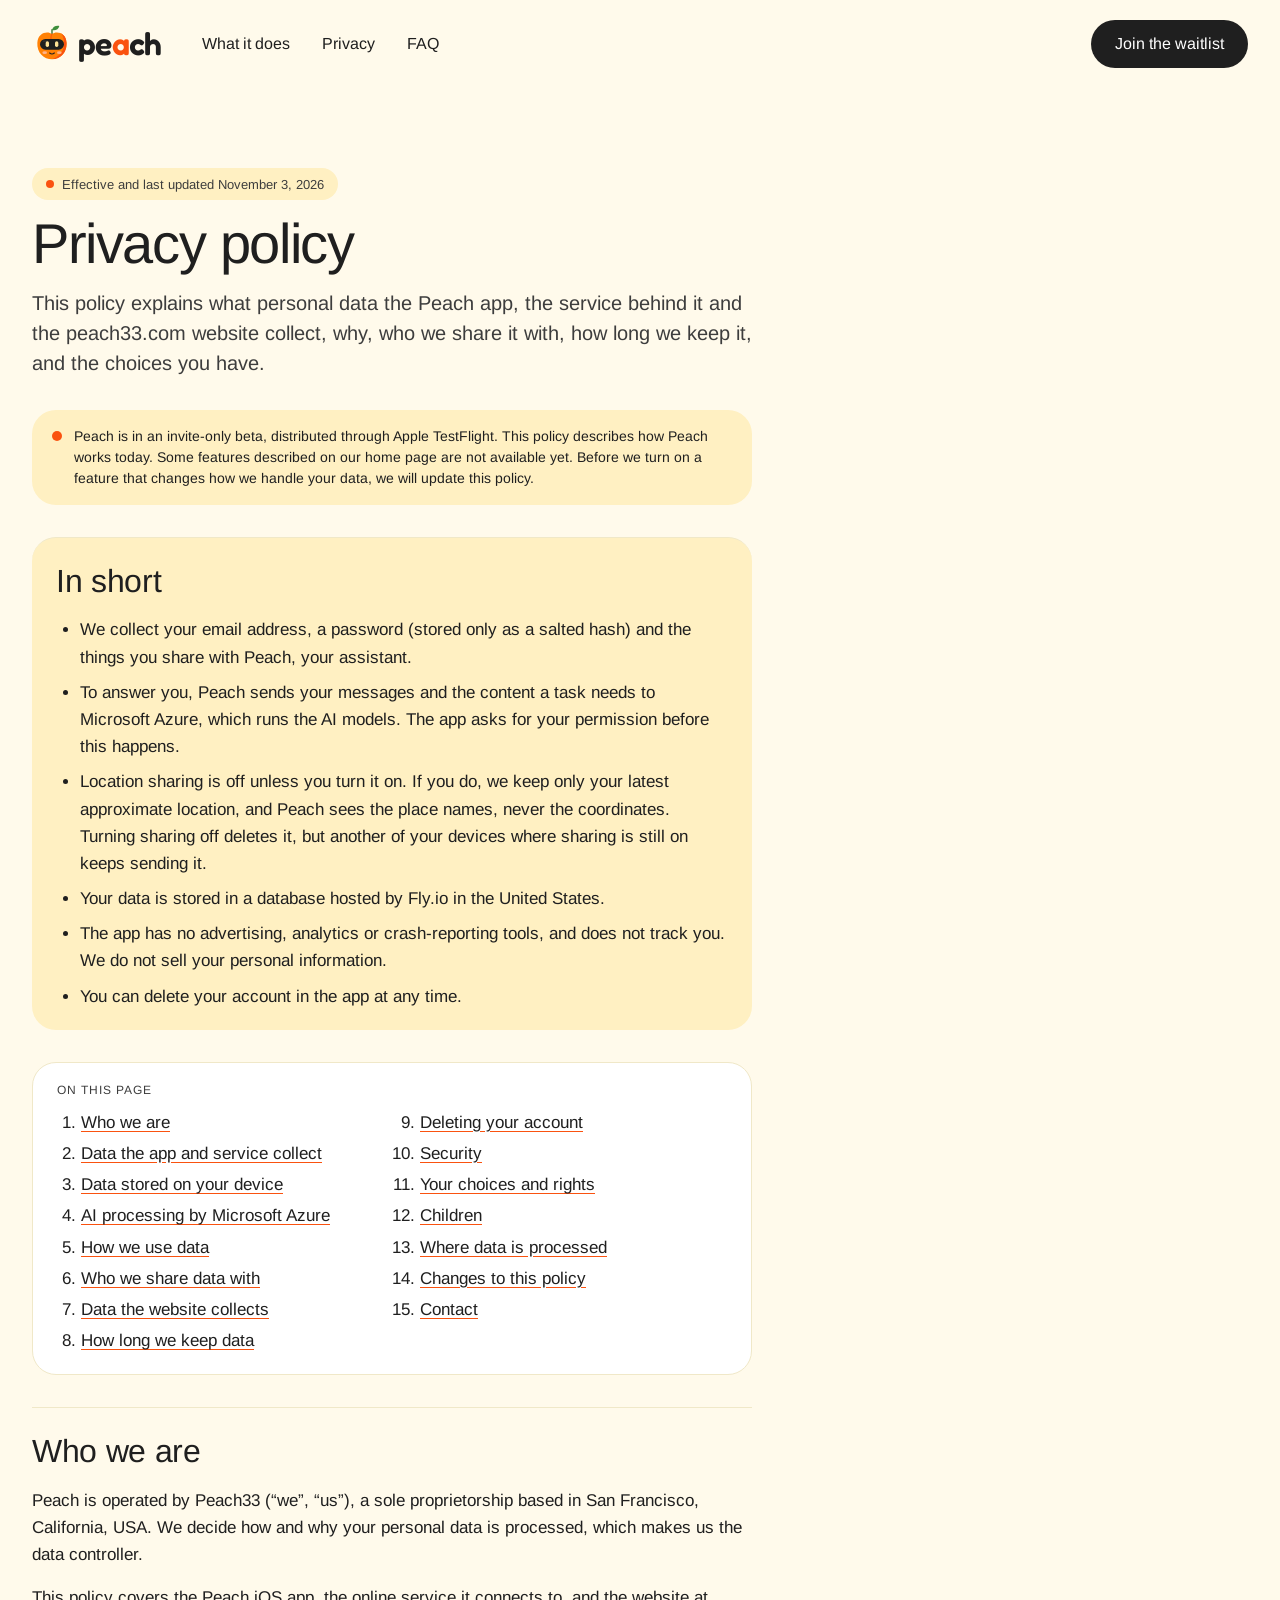
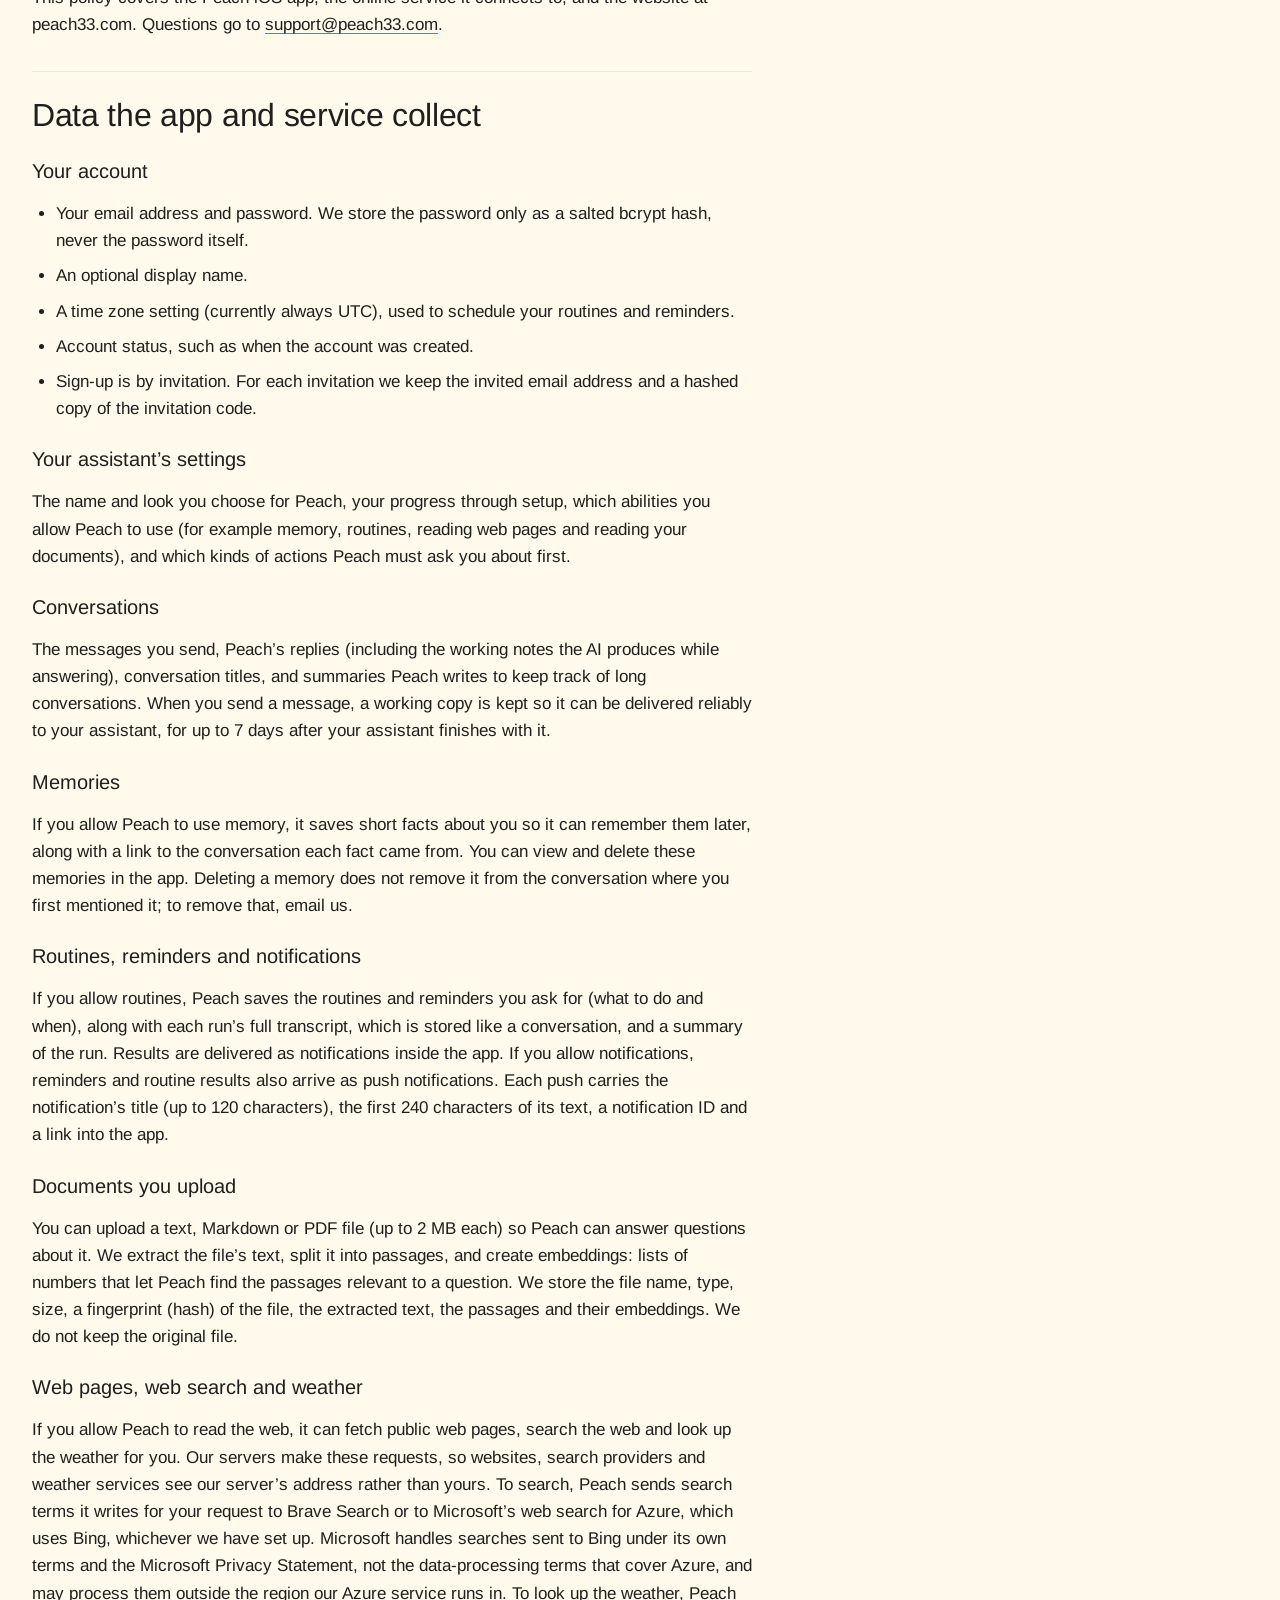
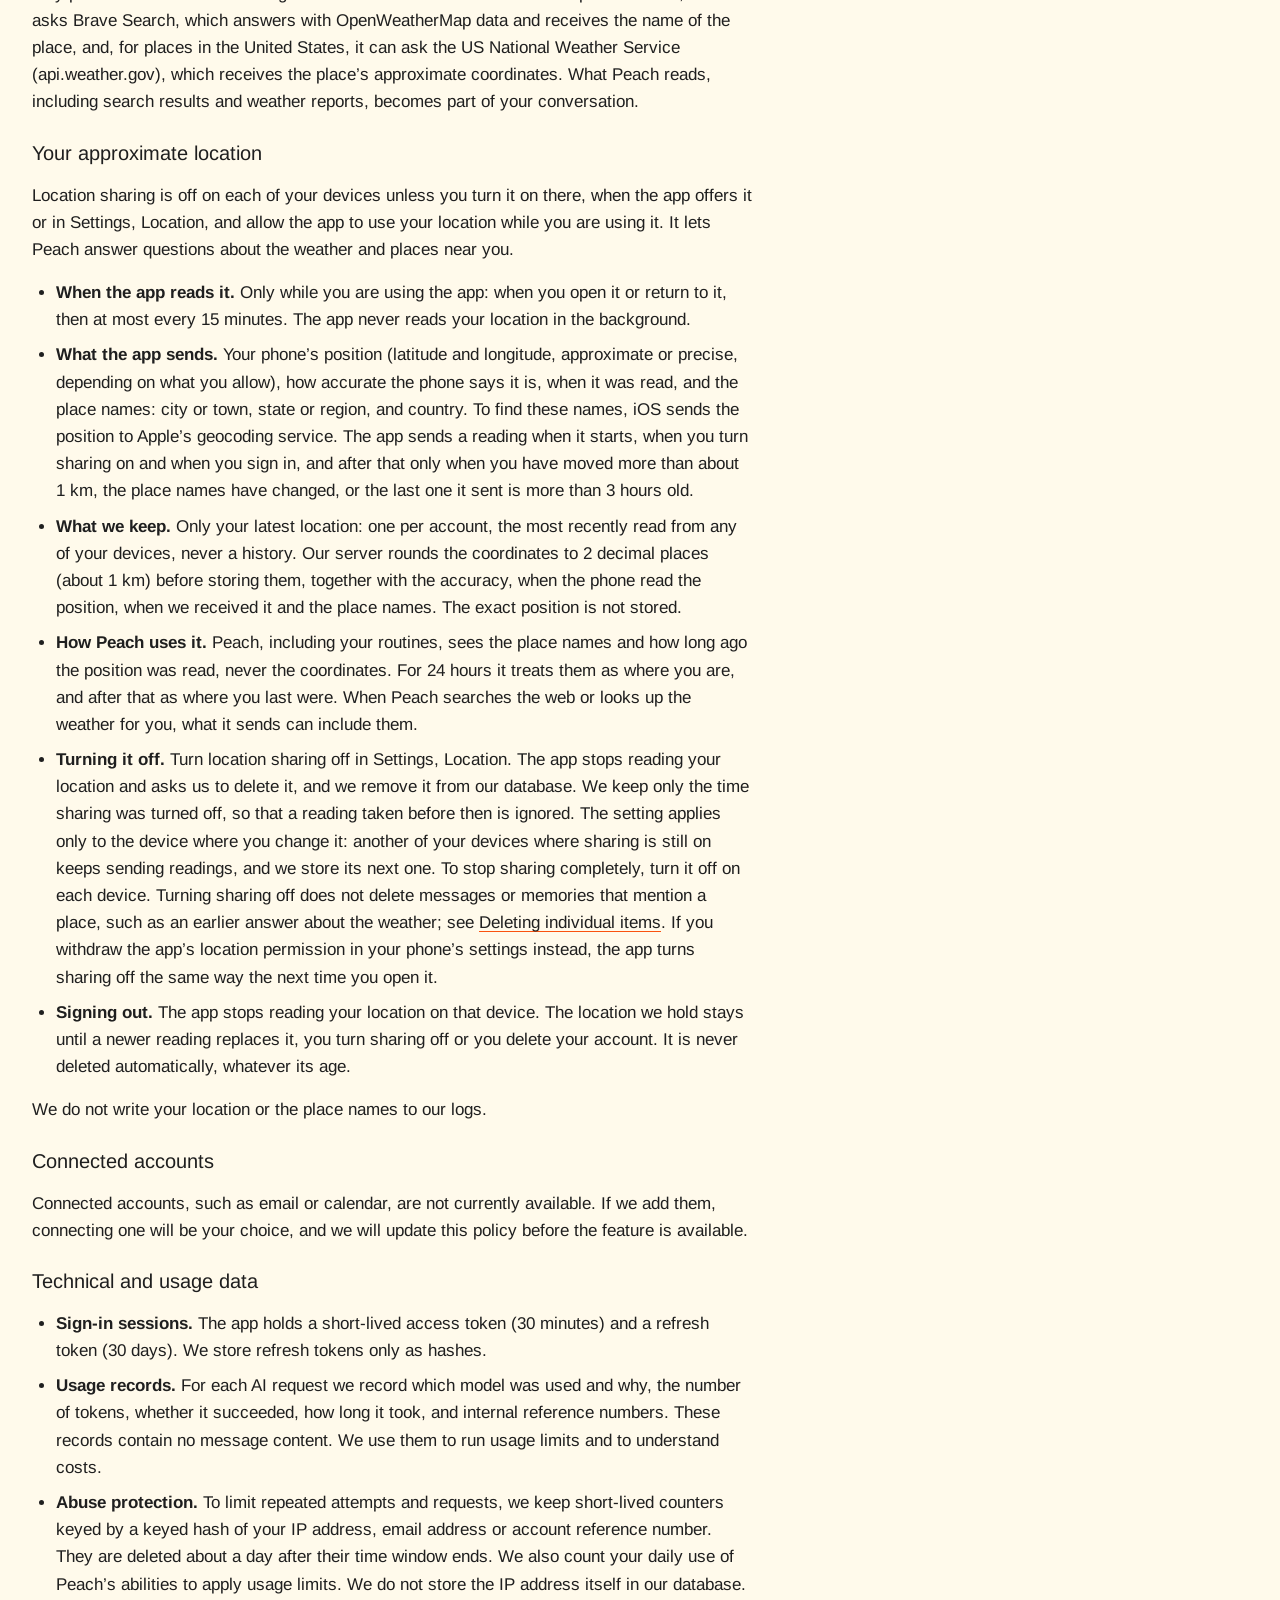
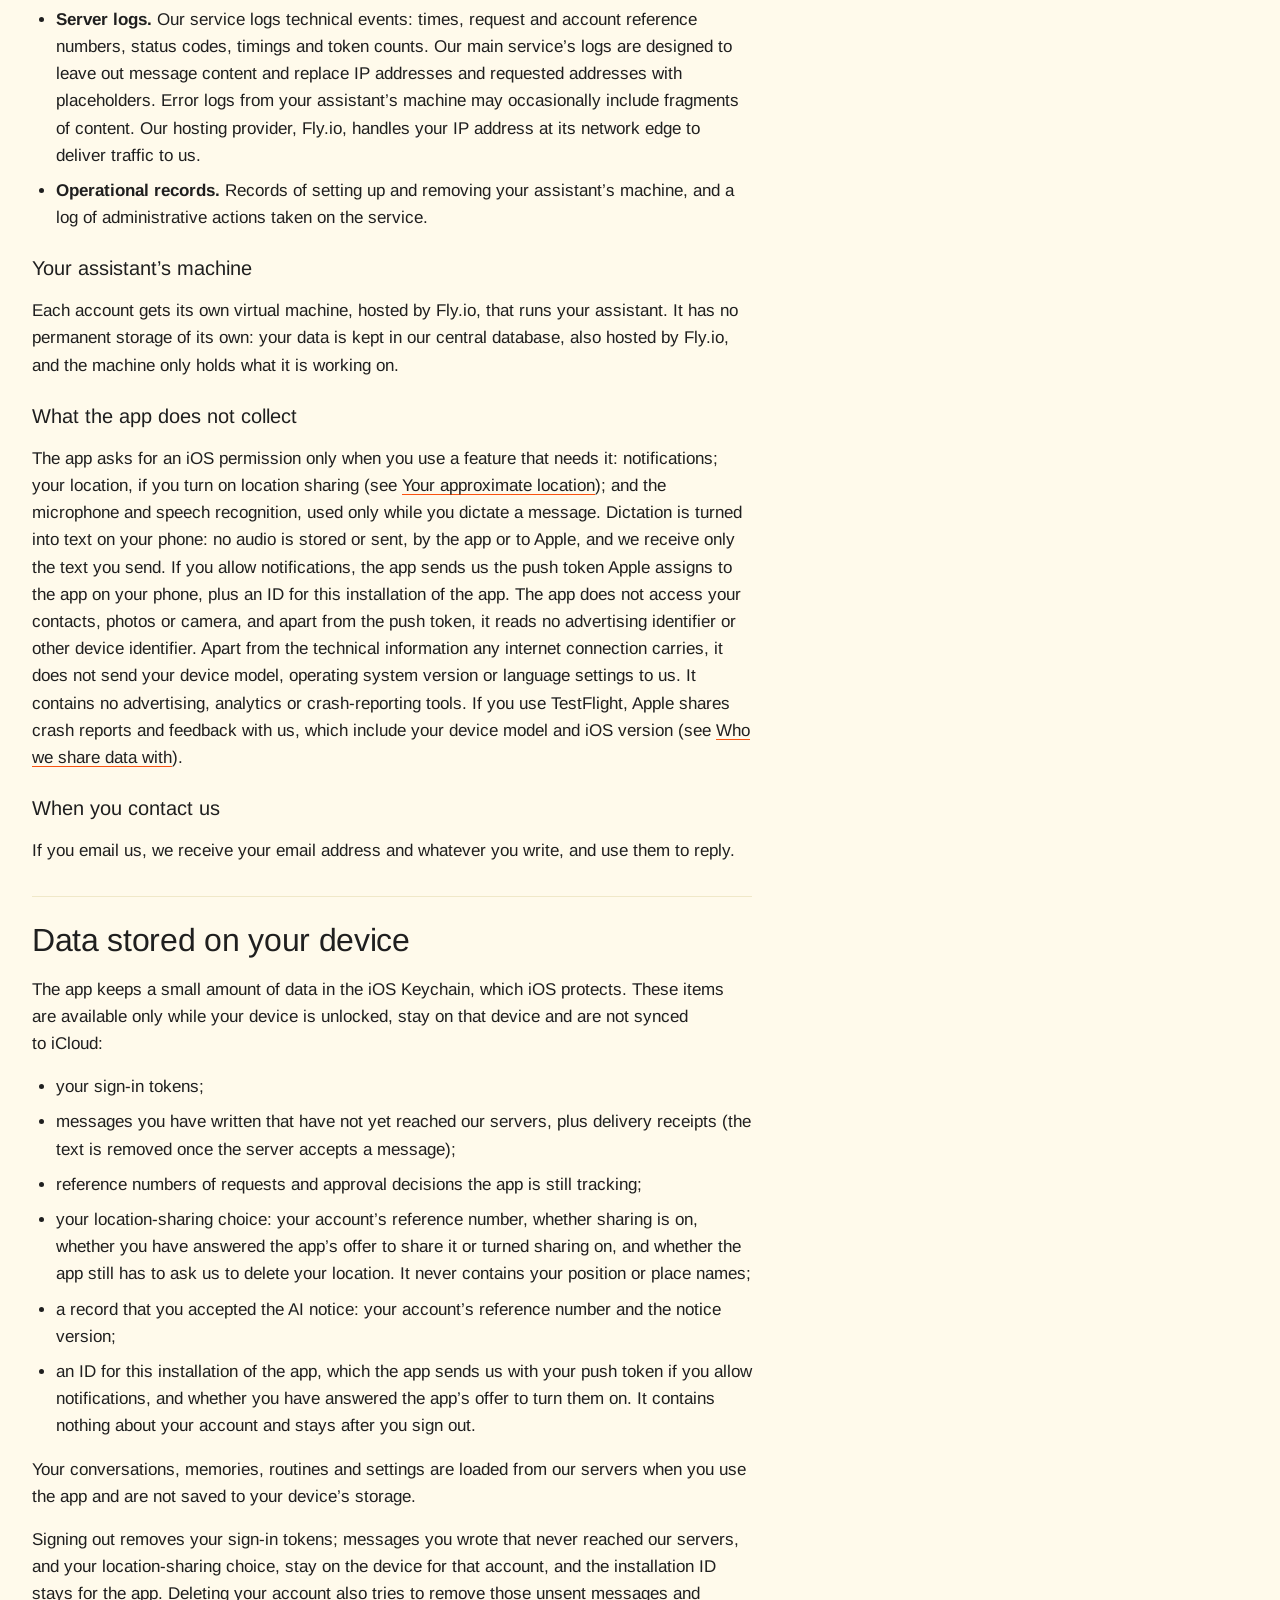
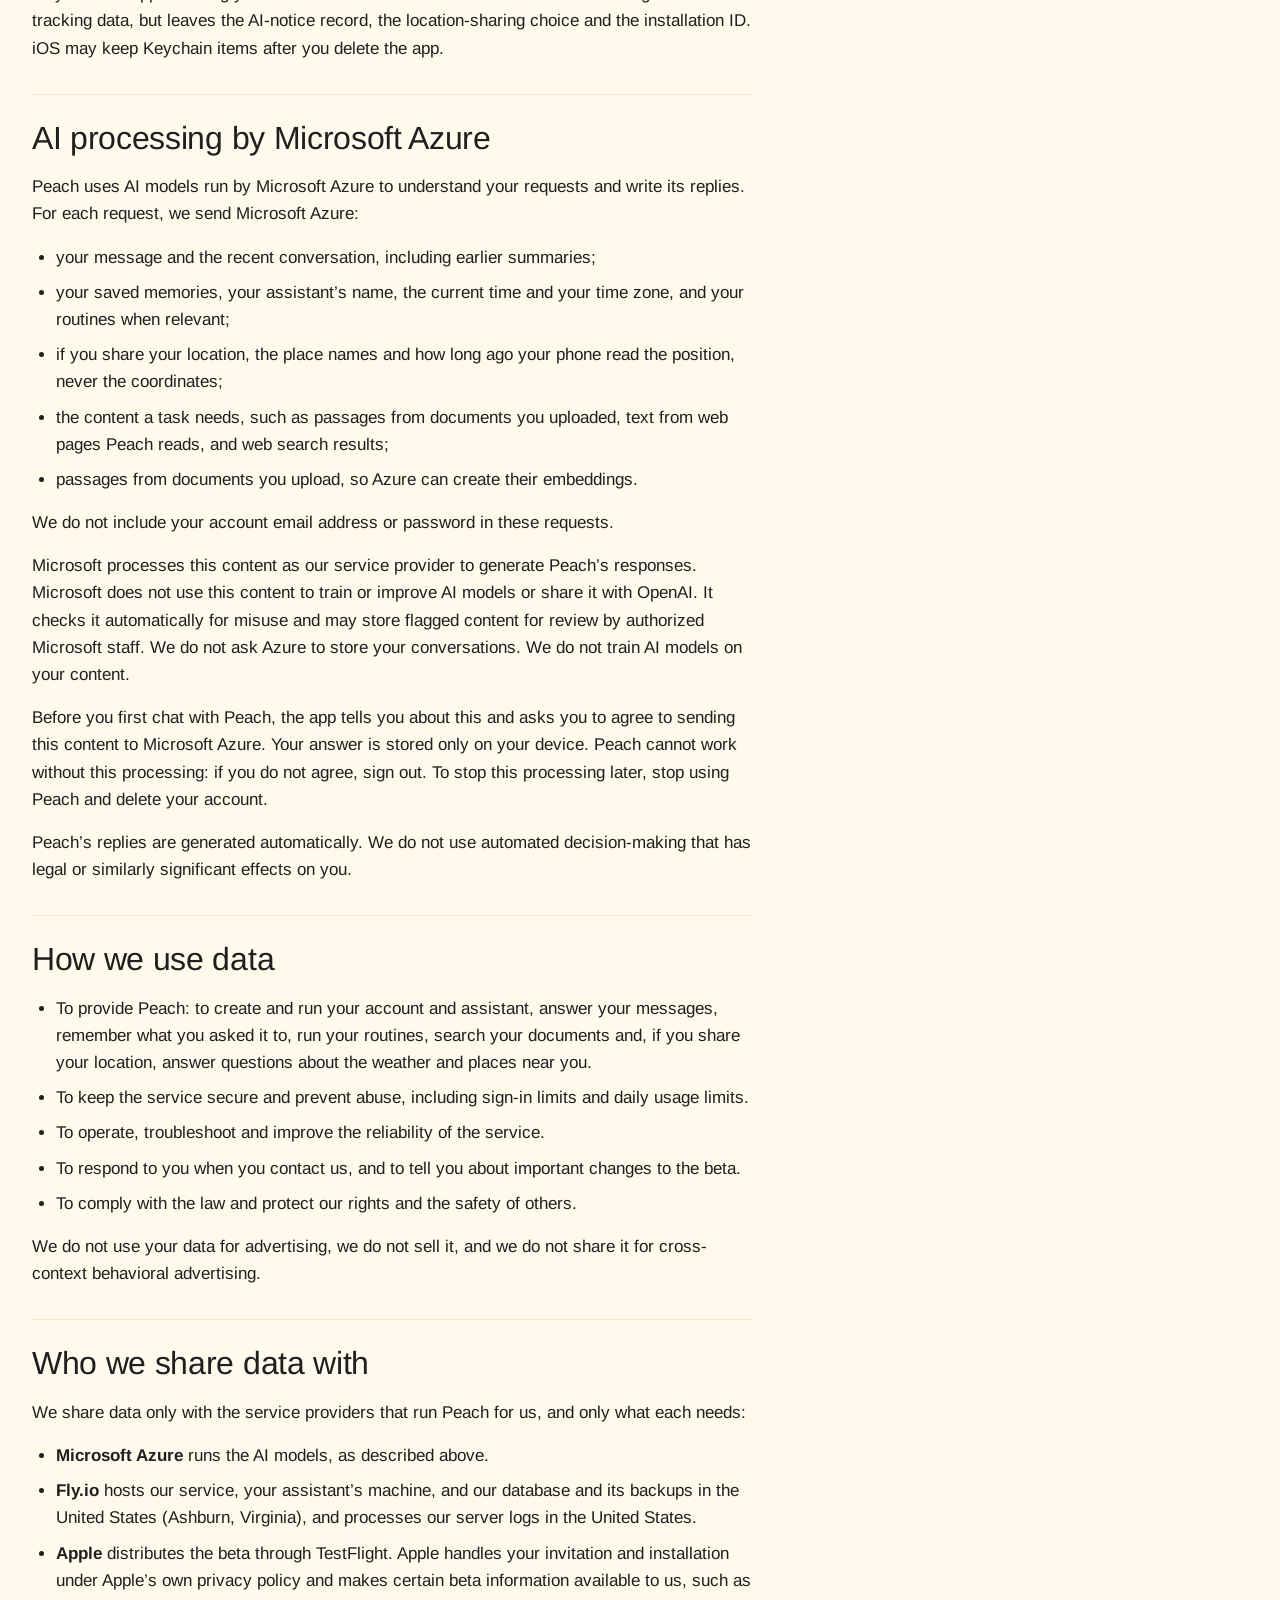
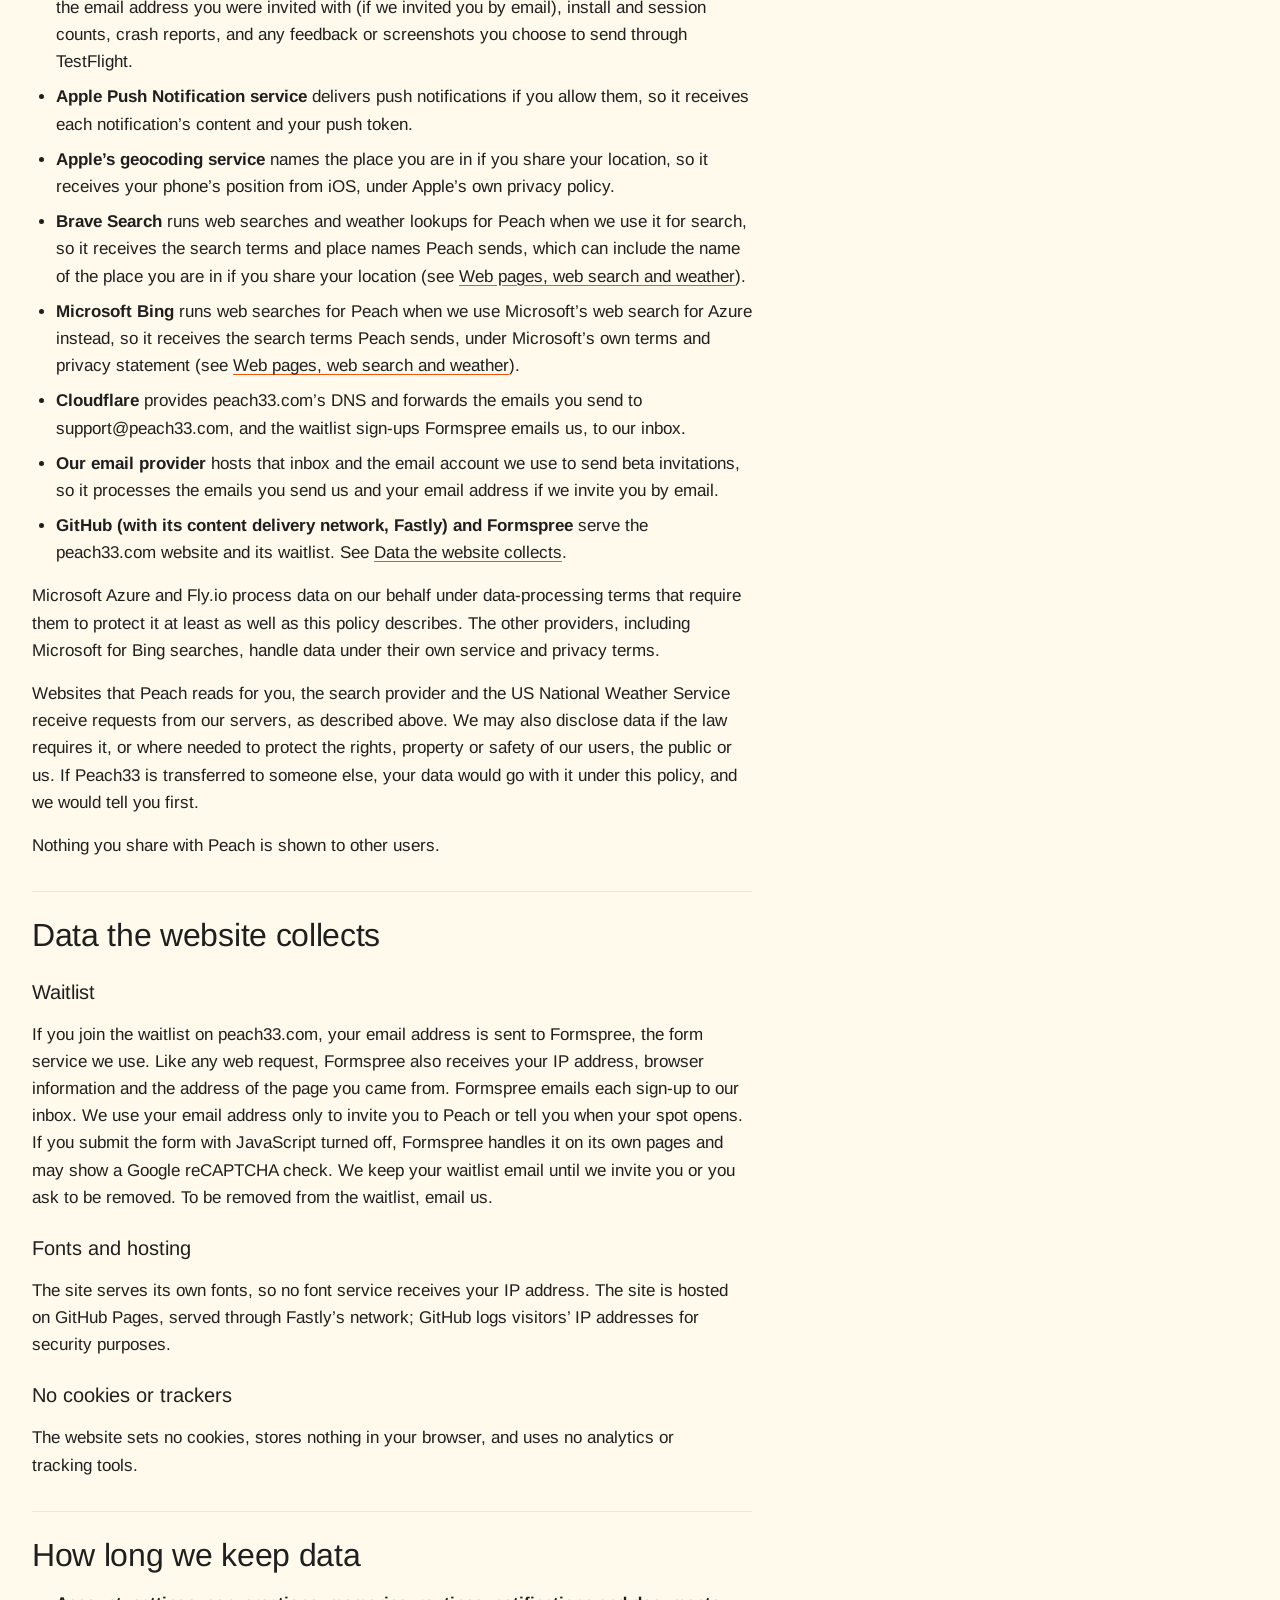
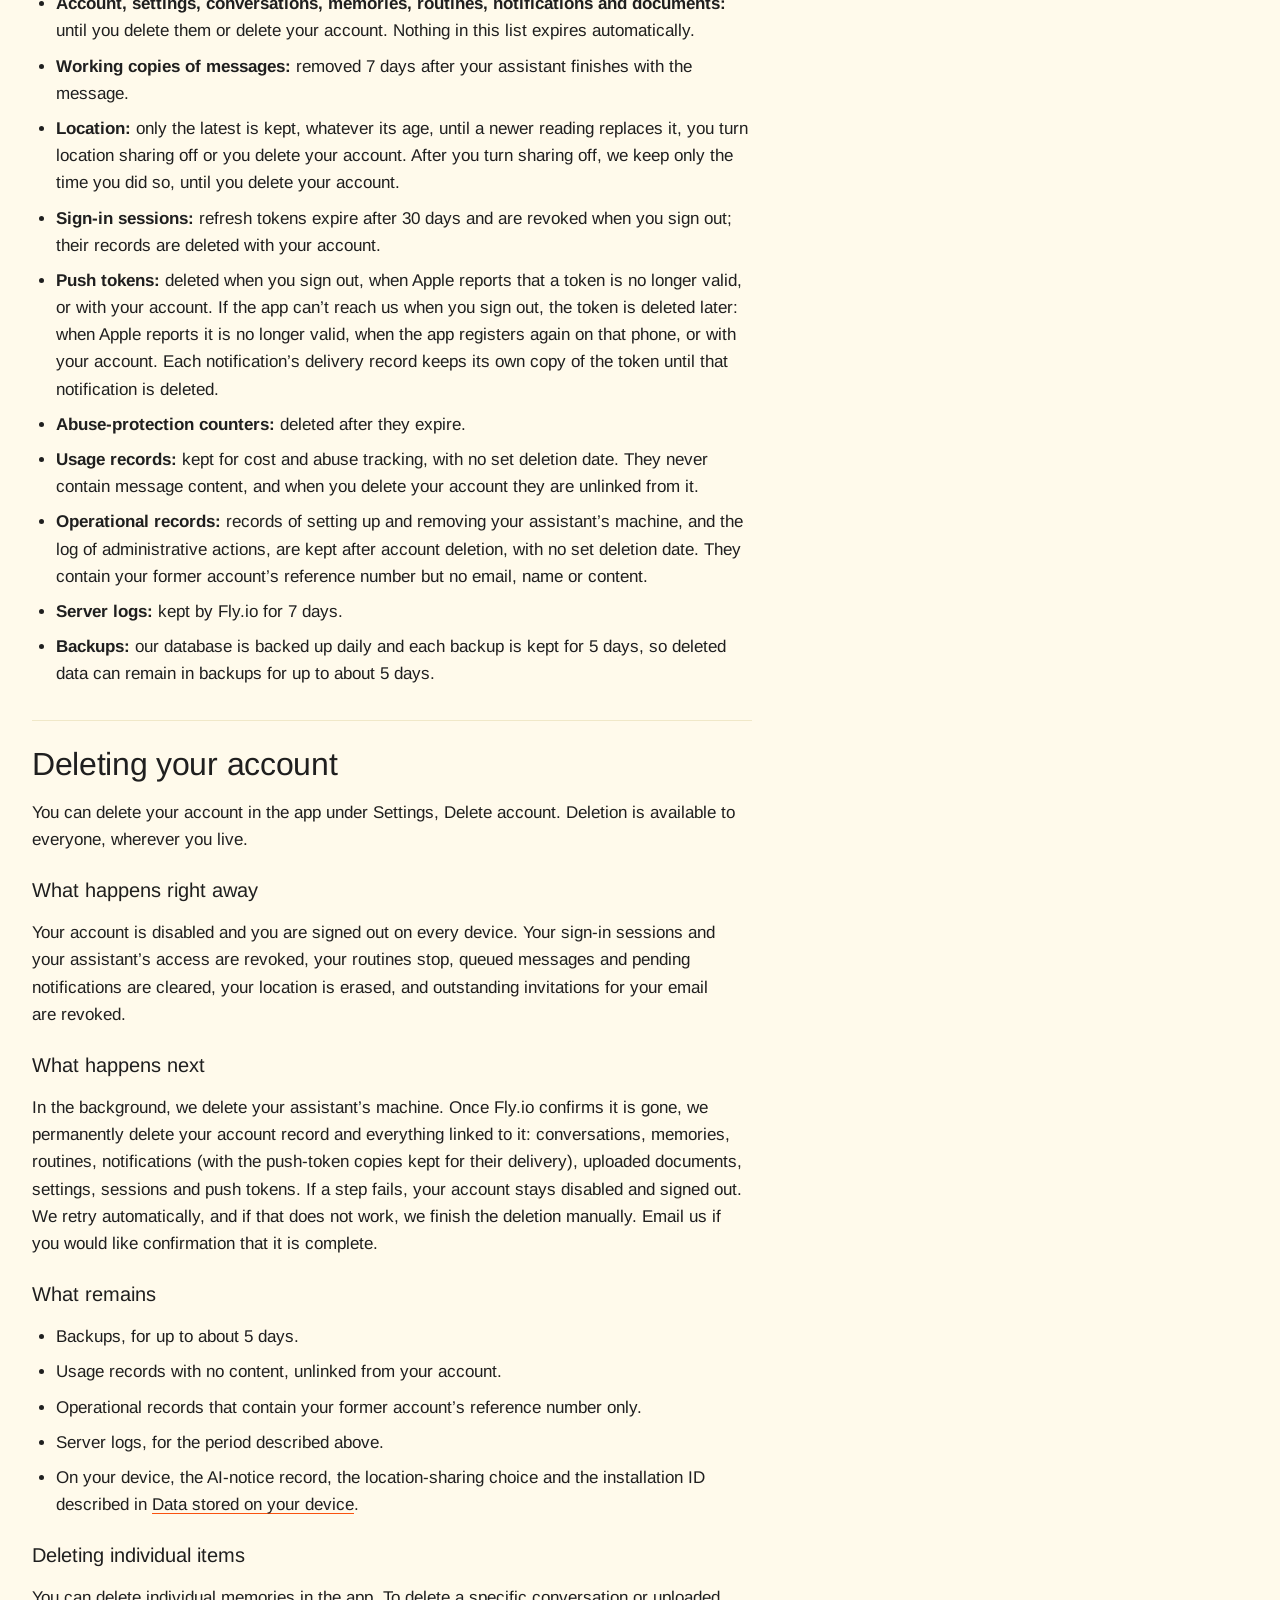
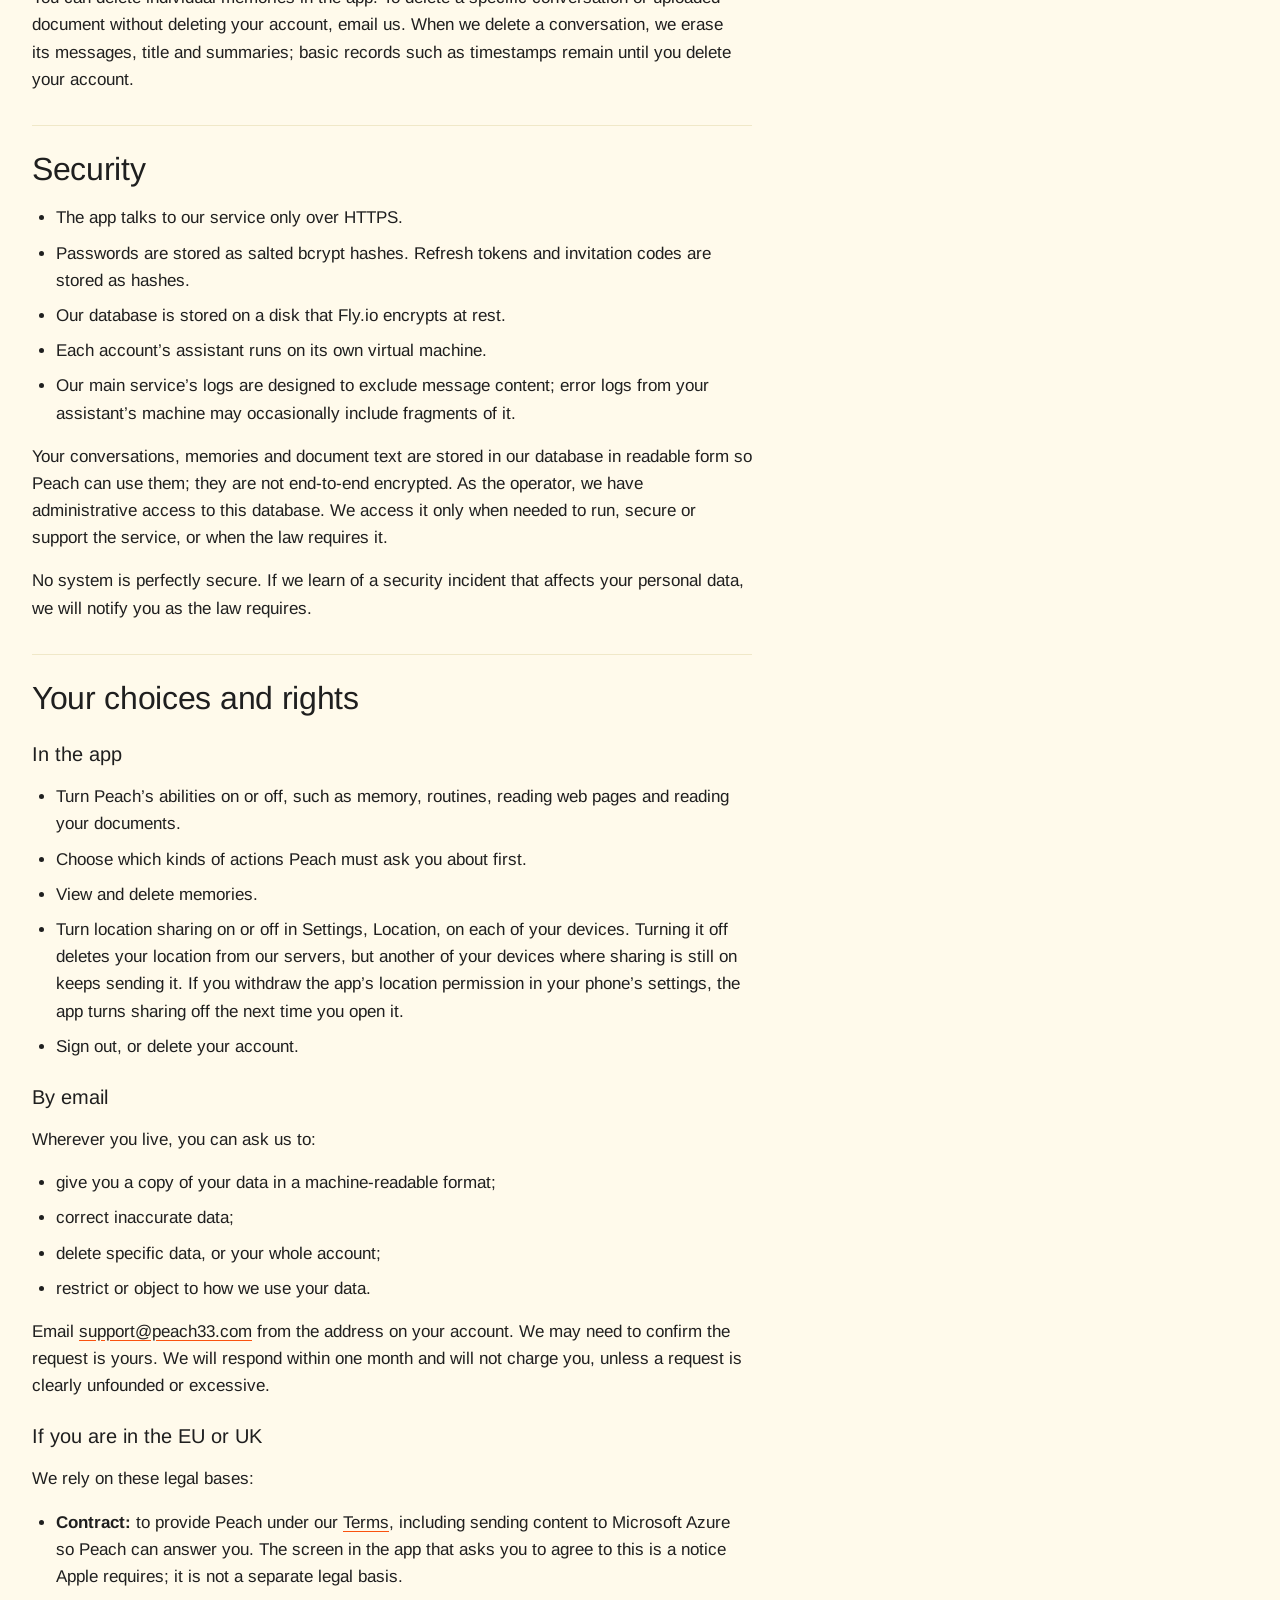
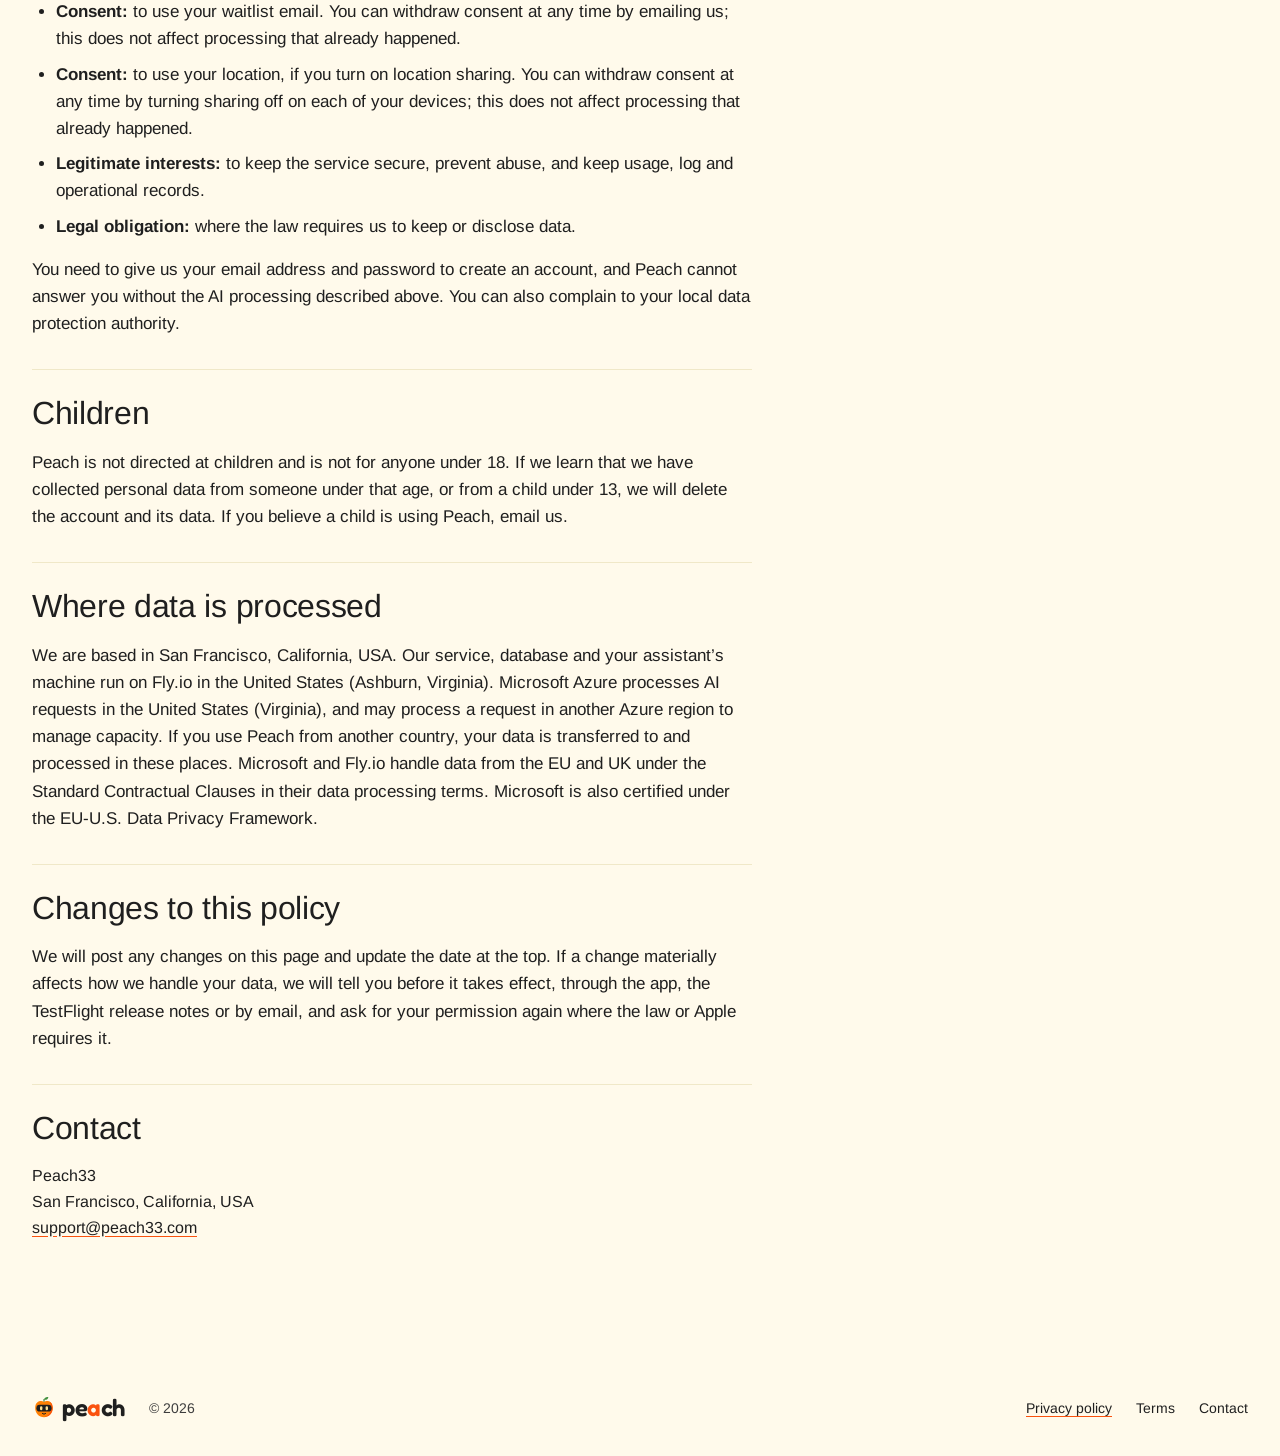
==== commit 92dbd9f4: "Name Cloudflare Email Routing as the mail host (#149) The owner set up support@peach33.com with Clou" ====
--- a/privacy.html
+++ b/privacy.html
@@ -224,10 +224,11 @@
             <li><span>Apple’s geocoding service</span> names the place you are in if you share your location, so it receives your phone’s position from iOS, under Apple’s own privacy policy.</li>
             <li><span>Brave Search</span> runs web searches and weather lookups for Peach when we use it for search, so it receives the search terms and place names Peach sends, which can include the name of the place you are in if you share your location (see <a href="#web-pages">Web pages, web search and weather</a>).</li>
             <li><span>Microsoft Bing</span> runs web searches for Peach when we use Microsoft’s web search for Azure instead, so it receives the search terms Peach sends, under Microsoft’s own terms and privacy statement (see <a href="#web-pages">Web pages, web search and weather</a>).</li>
-            <li><span>Microsoft 365</span> hosts our support mailbox and the email account we use to send beta invitations, so it processes the emails you send us, your email address if we invite you by email, and the waitlist sign-ups Formspree emails us.</li>
+            <li><span>Cloudflare</span> provides peach33.com’s DNS and forwards the emails you send to support@peach33.com, and the waitlist sign-ups Formspree emails us, to our inbox.</li>
+            <li><span>Our email provider</span> hosts that inbox and the email account we use to send beta invitations, so it processes the emails you send us and your email address if we invite you by email.</li>
             <li><span>GitHub (with its content delivery network, Fastly) and Formspree</span> serve the peach33.com website and its waitlist. See <a href="#website-data">Data the website collects</a>.</li>
           </ul>
-          <p>Microsoft (for Azure and Microsoft 365) and Fly.io process data on our behalf under data-processing terms that require them to protect it at least as well as this policy describes. The other providers, including Microsoft for Bing searches, handle data under their own service and privacy terms.</p>
+          <p>Microsoft Azure and Fly.io process data on our behalf under data-processing terms that require them to protect it at least as well as this policy describes. The other providers, including Microsoft for Bing searches, handle data under their own service and privacy terms.</p>
           <p>Websites that Peach reads for you, the search provider and the US National Weather Service receive requests from our servers, as described above. We may also disclose data if the law requires it, or where needed to protect the rights, property or safety of our users, the public or us. If Peach33 is transferred to someone else, your data would go with it under this policy, and we would tell you first.</p>
           <p>Nothing you share with Peach is shown to other users.</p>
         </section>
@@ -235,7 +236,7 @@
         <section id="website-data" class="legal-section" aria-labelledby="website-data-title">
           <h2 id="website-data-title">Data the website collects</h2>
           <h3 id="waitlist">Waitlist</h3>
-          <p>If you join the waitlist on peach33.com, your email address is sent to Formspree, the form service we use. Like any web request, Formspree also receives your IP address, browser information and the address of the page you came from. Formspree emails each sign-up to our Microsoft 365 mailbox. We use your email address only to invite you to Peach or tell you when your spot opens. If you submit the form with JavaScript turned off, Formspree handles it on its own pages and may show a Google reCAPTCHA check. We keep your waitlist email until we invite you or you ask to be removed. To be removed from the waitlist, email us.</p>
+          <p>If you join the waitlist on peach33.com, your email address is sent to Formspree, the form service we use. Like any web request, Formspree also receives your IP address, browser information and the address of the page you came from. Formspree emails each sign-up to our inbox. We use your email address only to invite you to Peach or tell you when your spot opens. If you submit the form with JavaScript turned off, Formspree handles it on its own pages and may show a Google reCAPTCHA check. We keep your waitlist email until we invite you or you ask to be removed. To be removed from the waitlist, email us.</p>
           <h3 id="fonts-and-hosting">Fonts and hosting</h3>
           <p>The site serves its own fonts, so no font service receives your IP address. The site is hosted on GitHub Pages, served through Fastly’s network; GitHub logs visitors’ IP addresses for security purposes.</p>
           <h3 id="no-cookies">No cookies or trackers</h3>
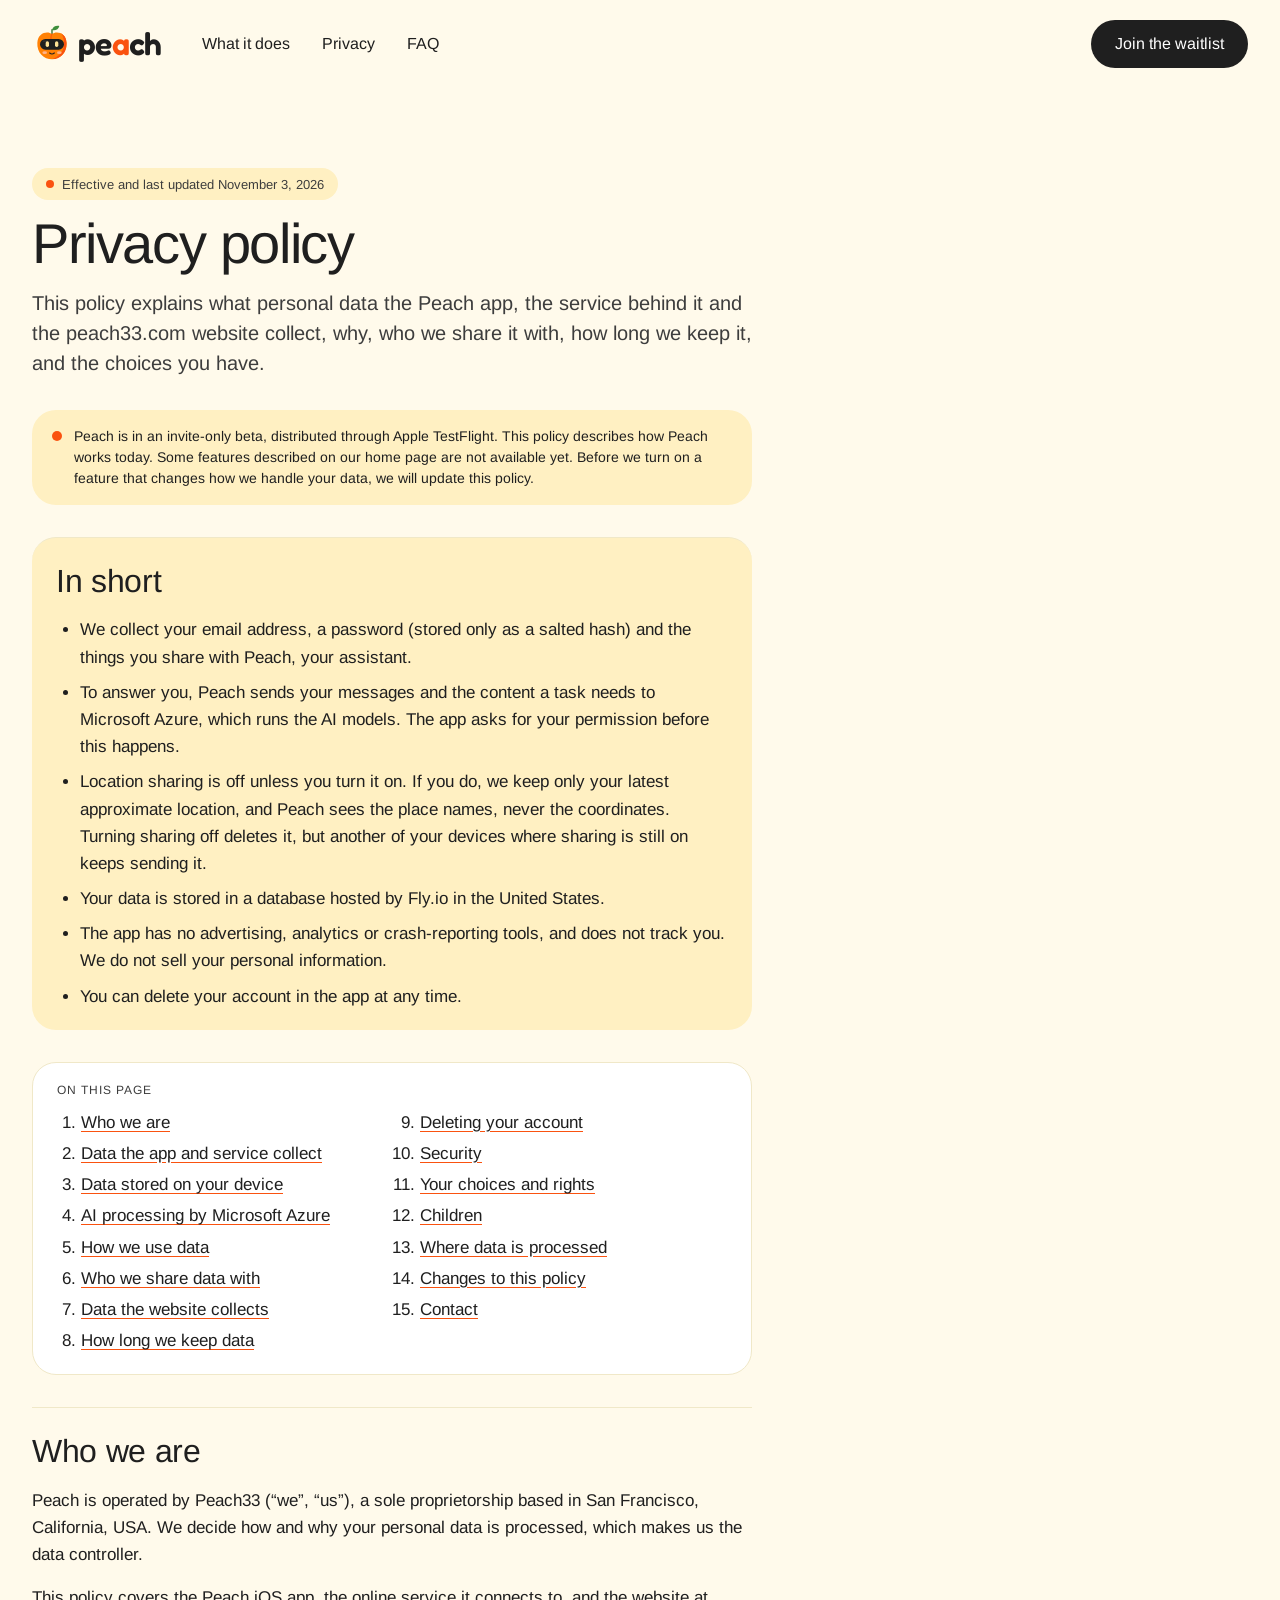
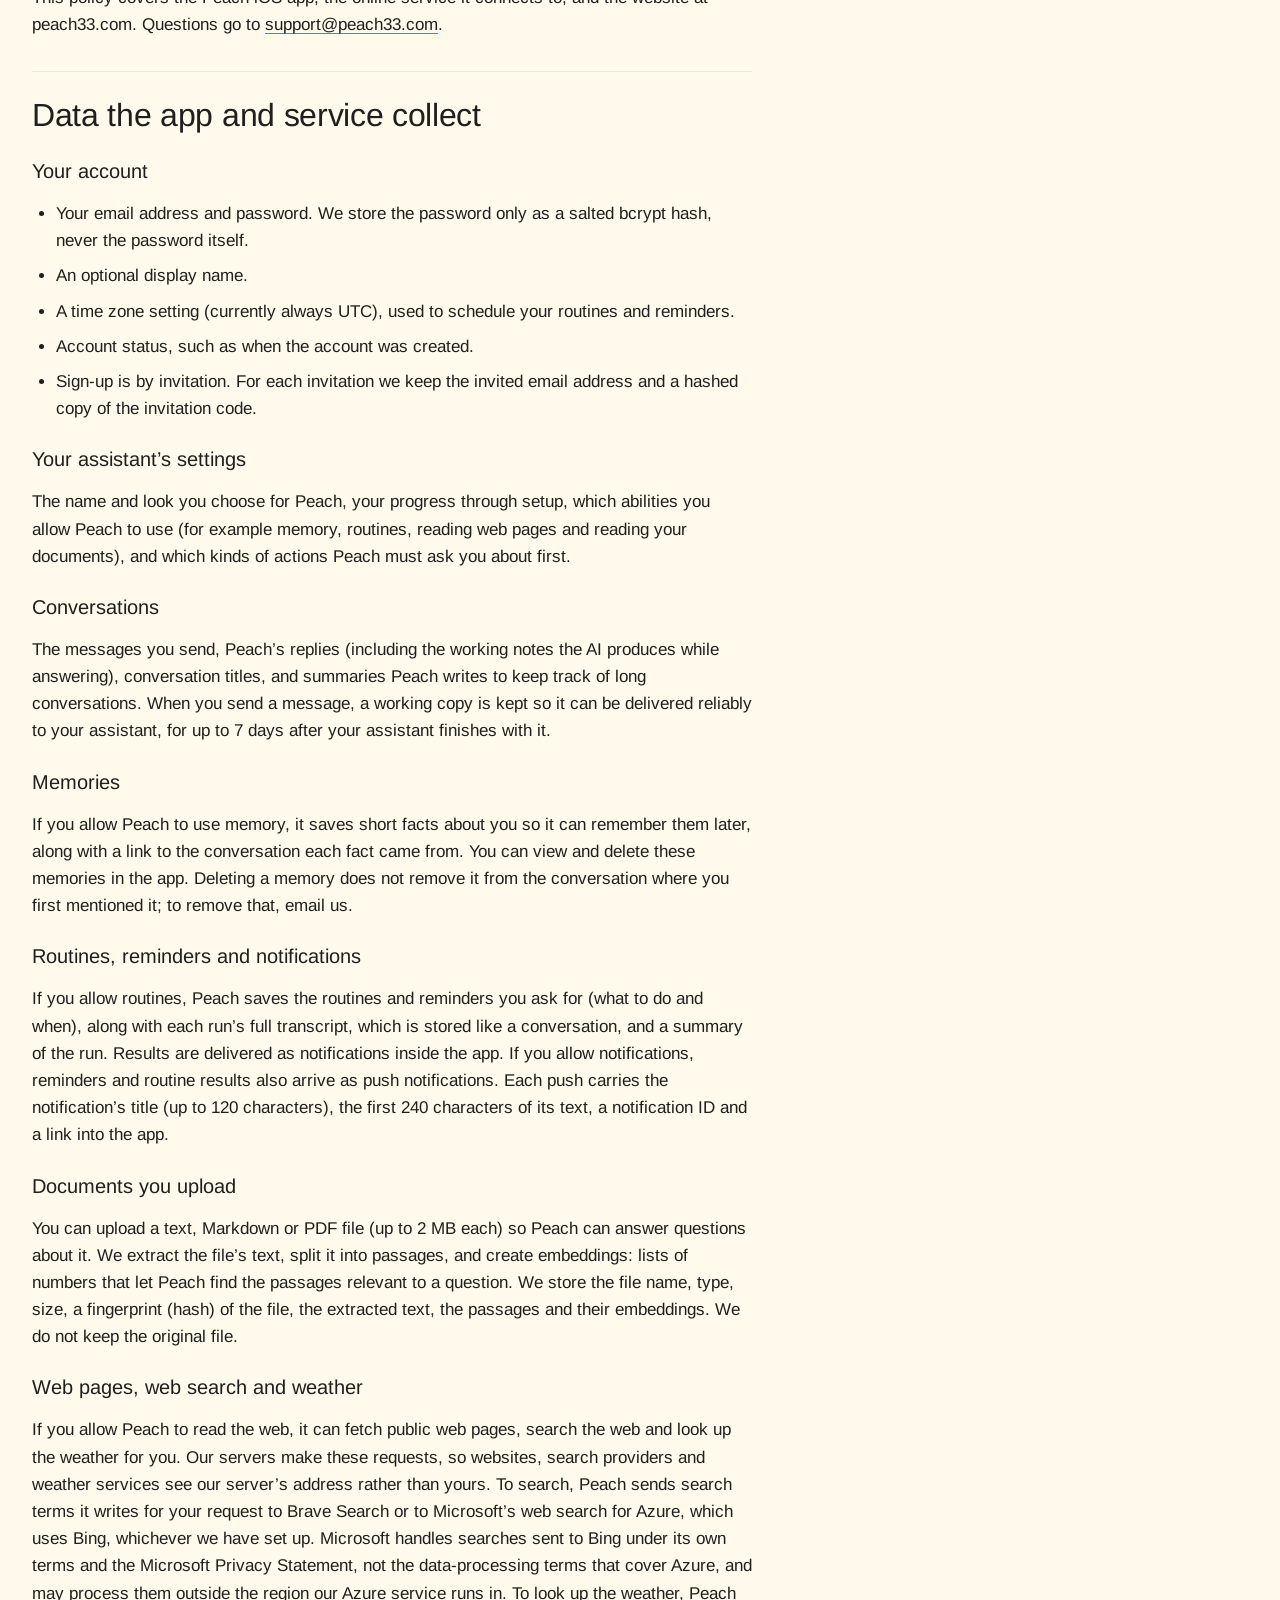
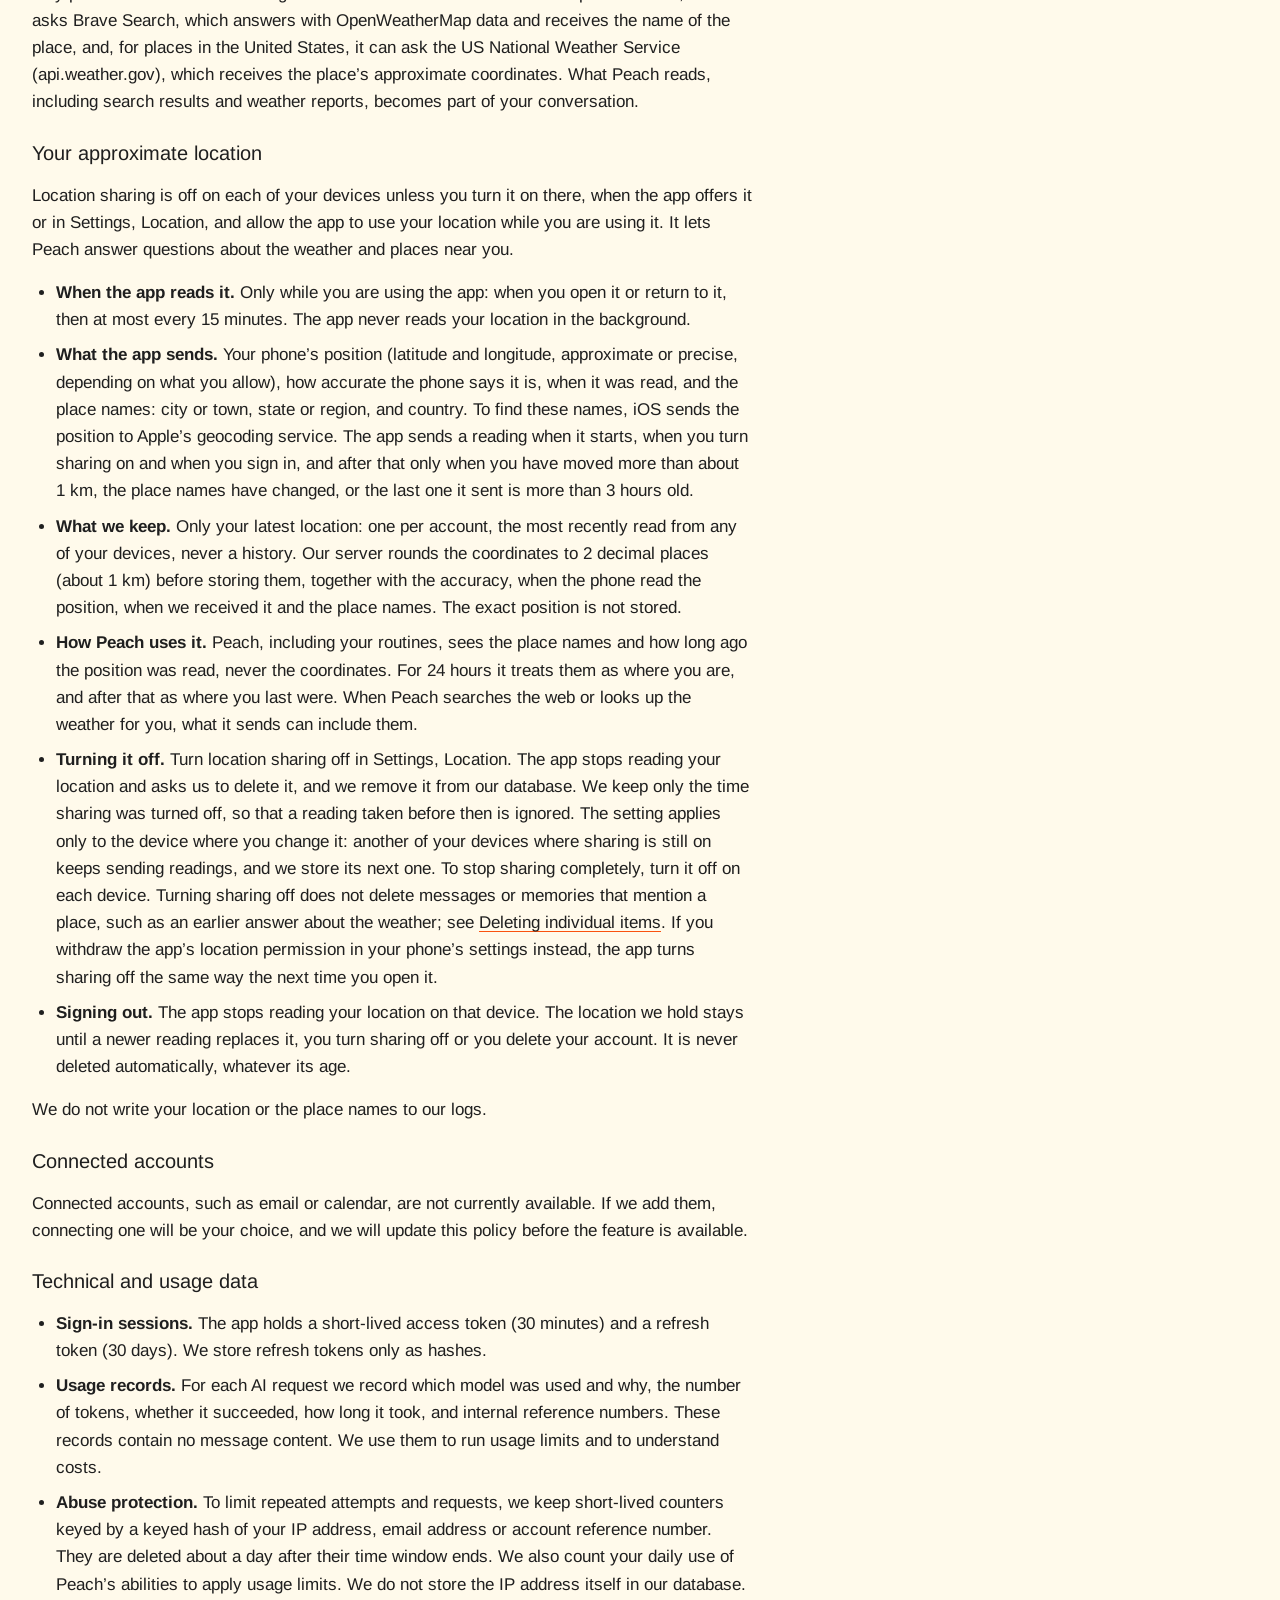
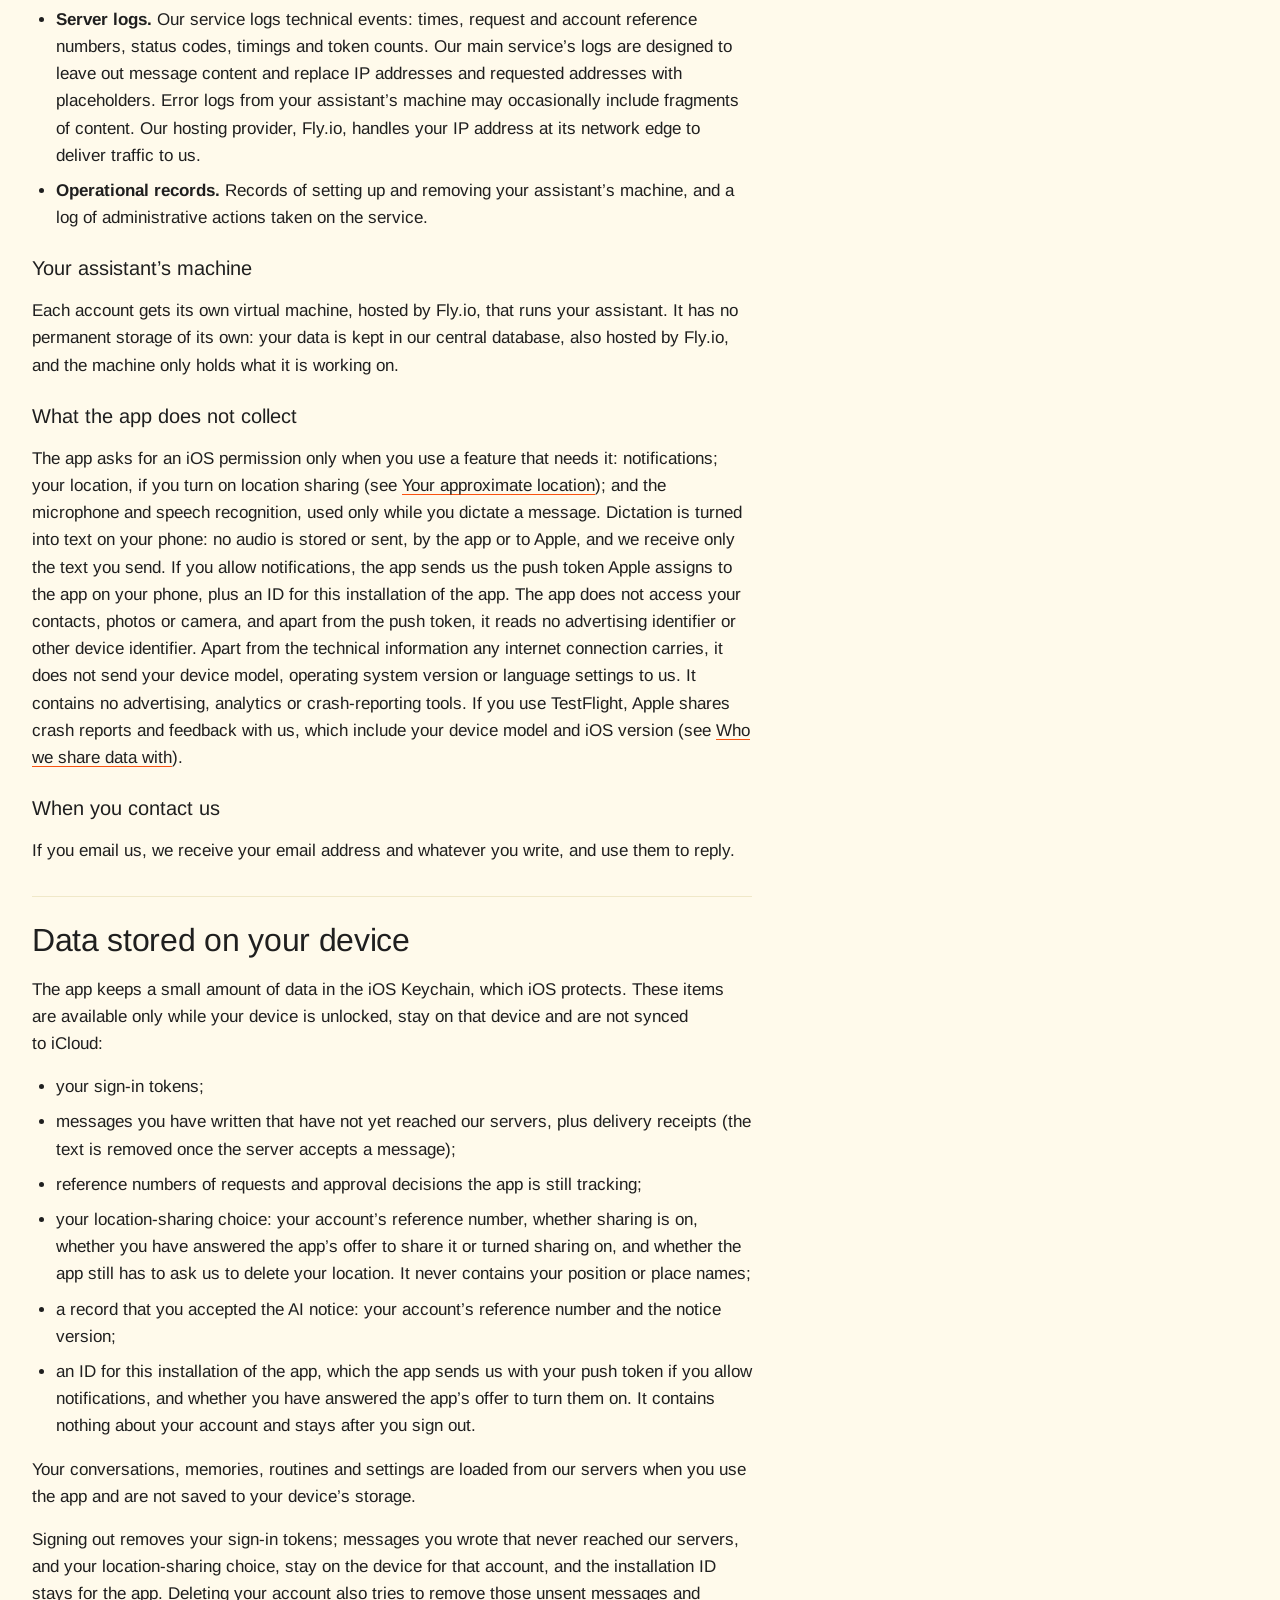
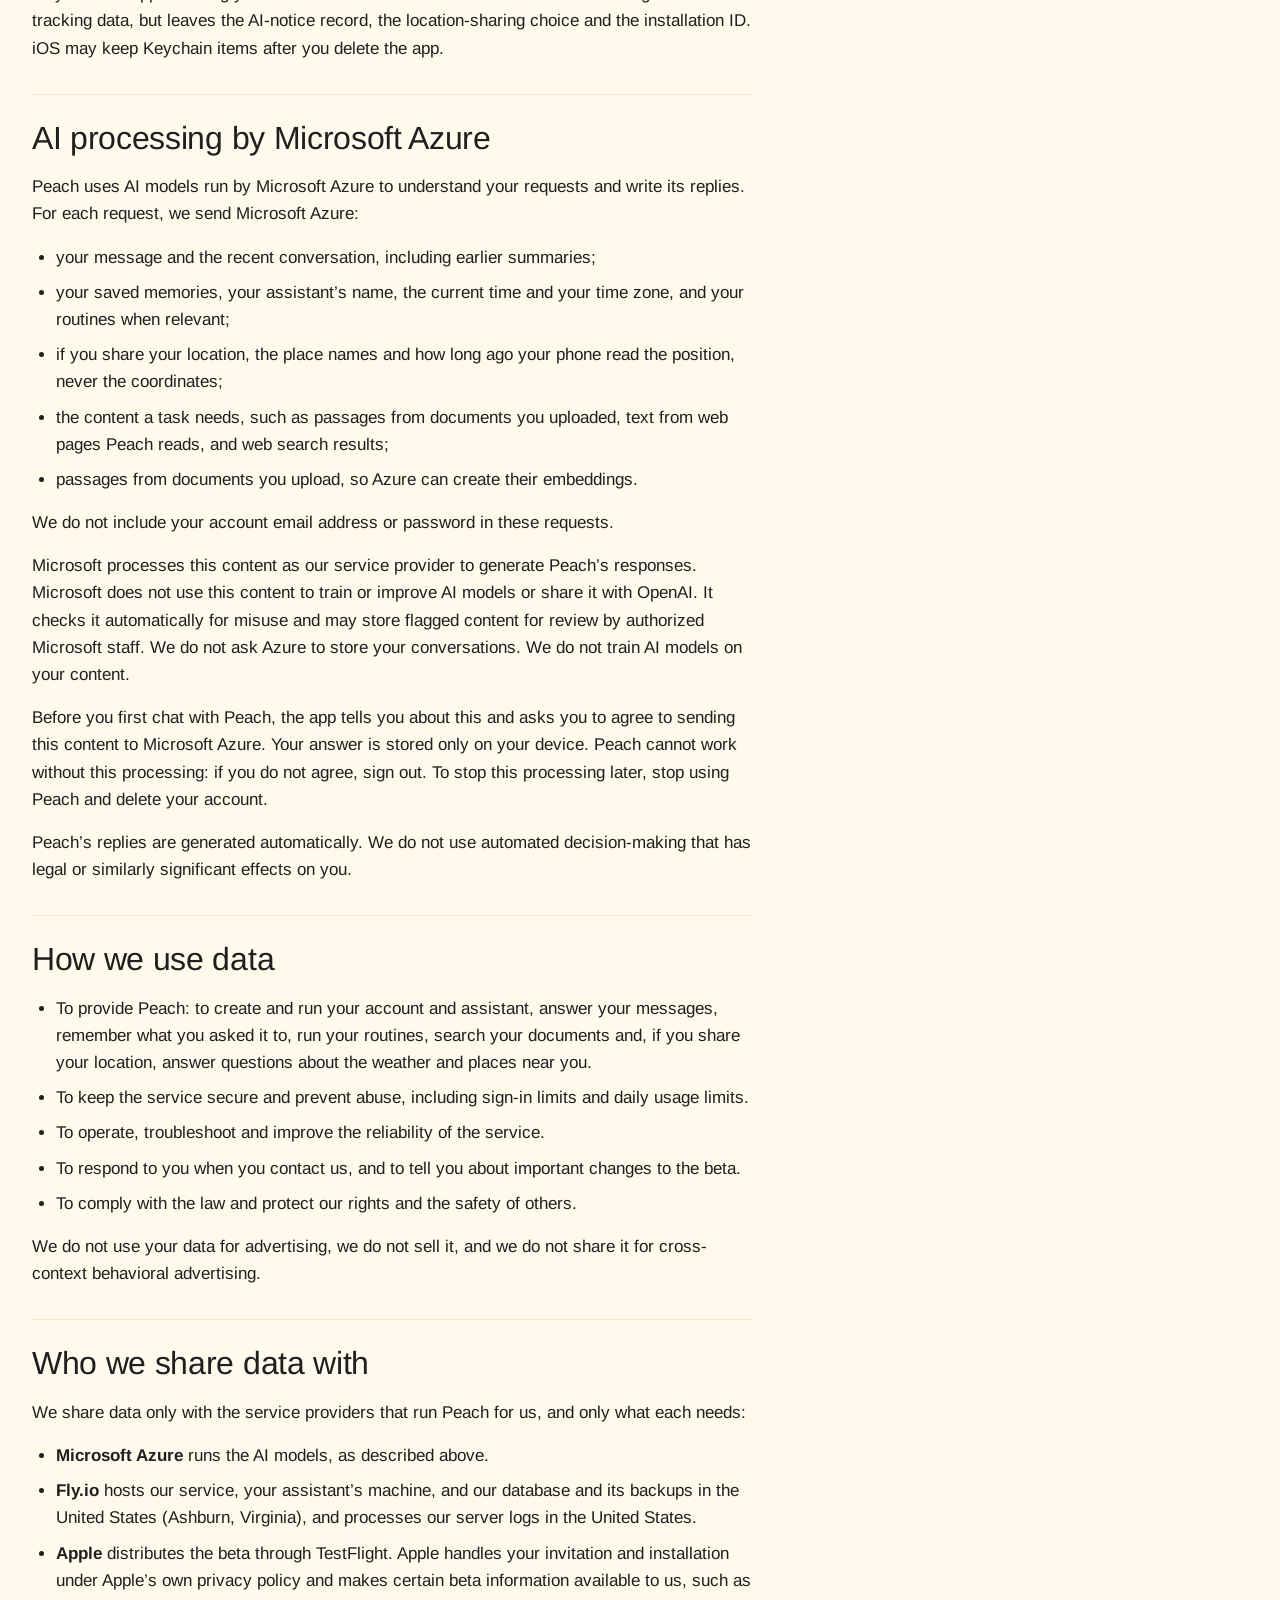
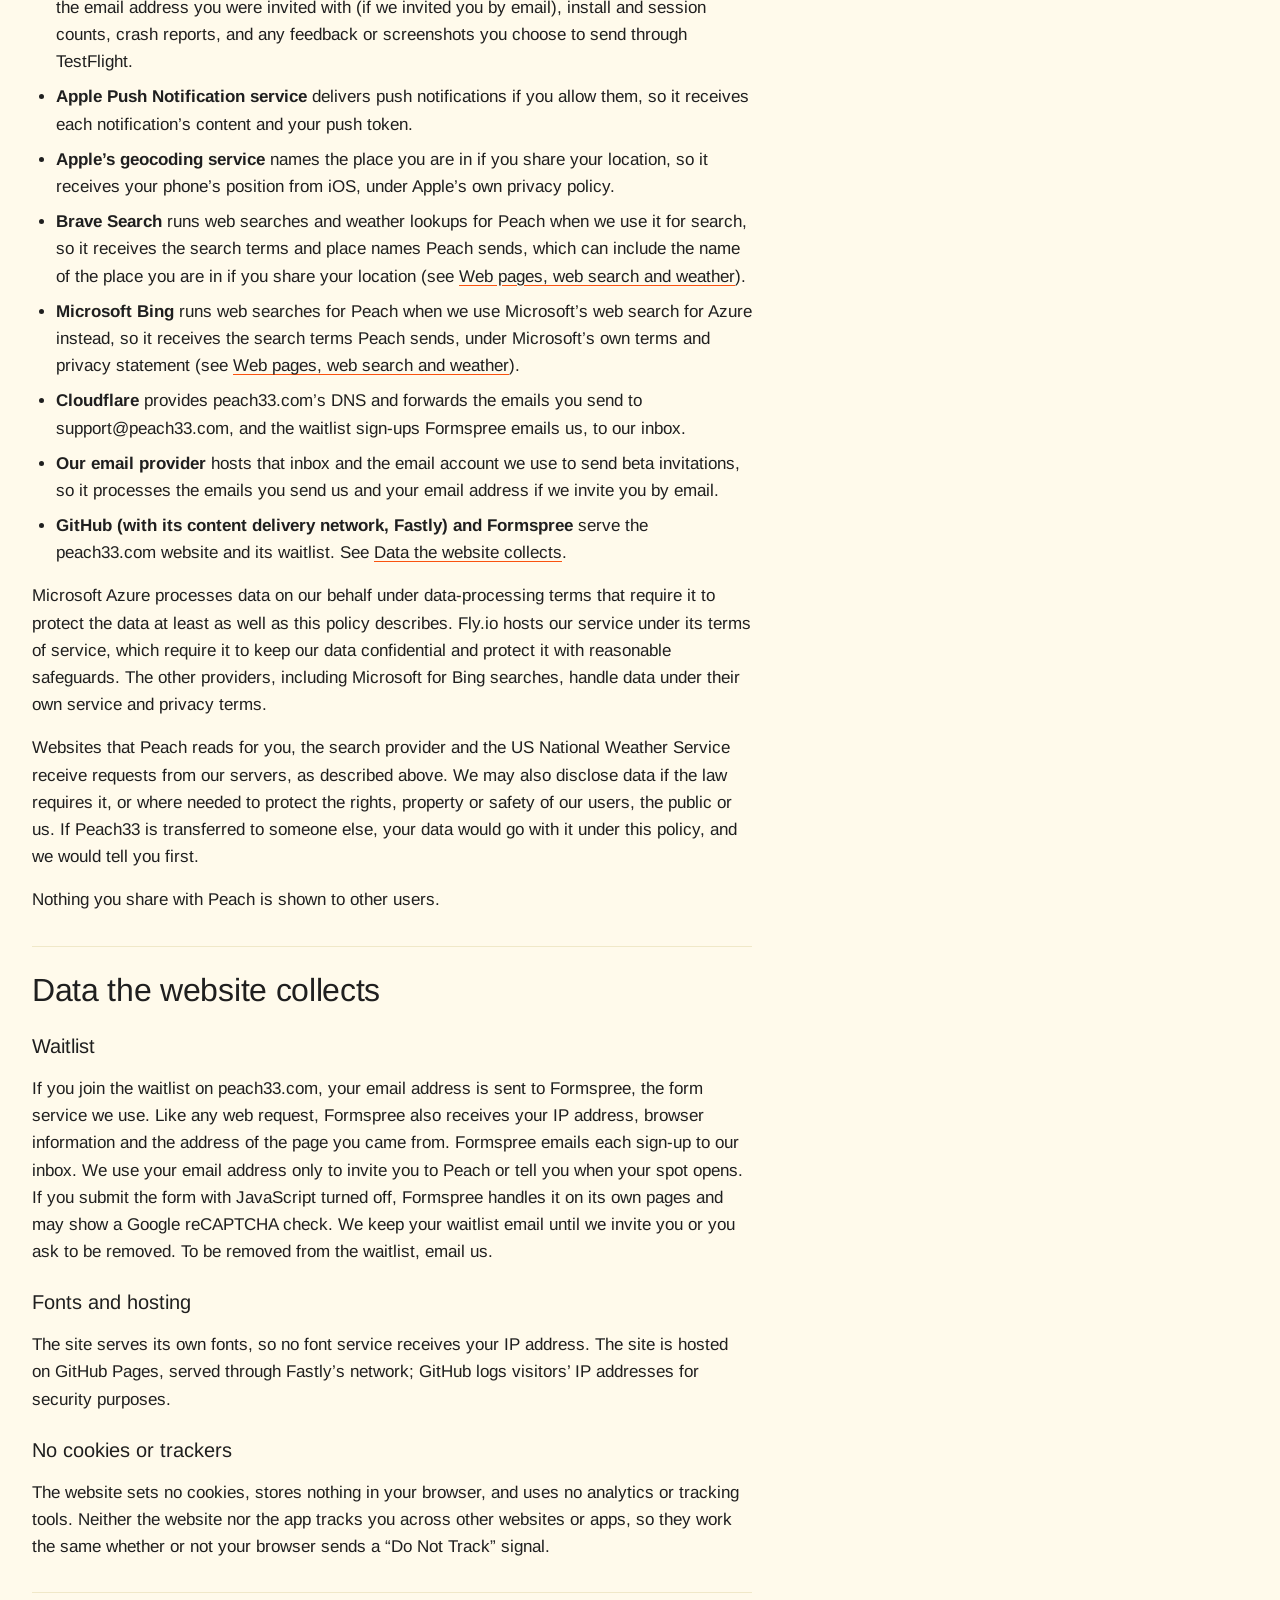
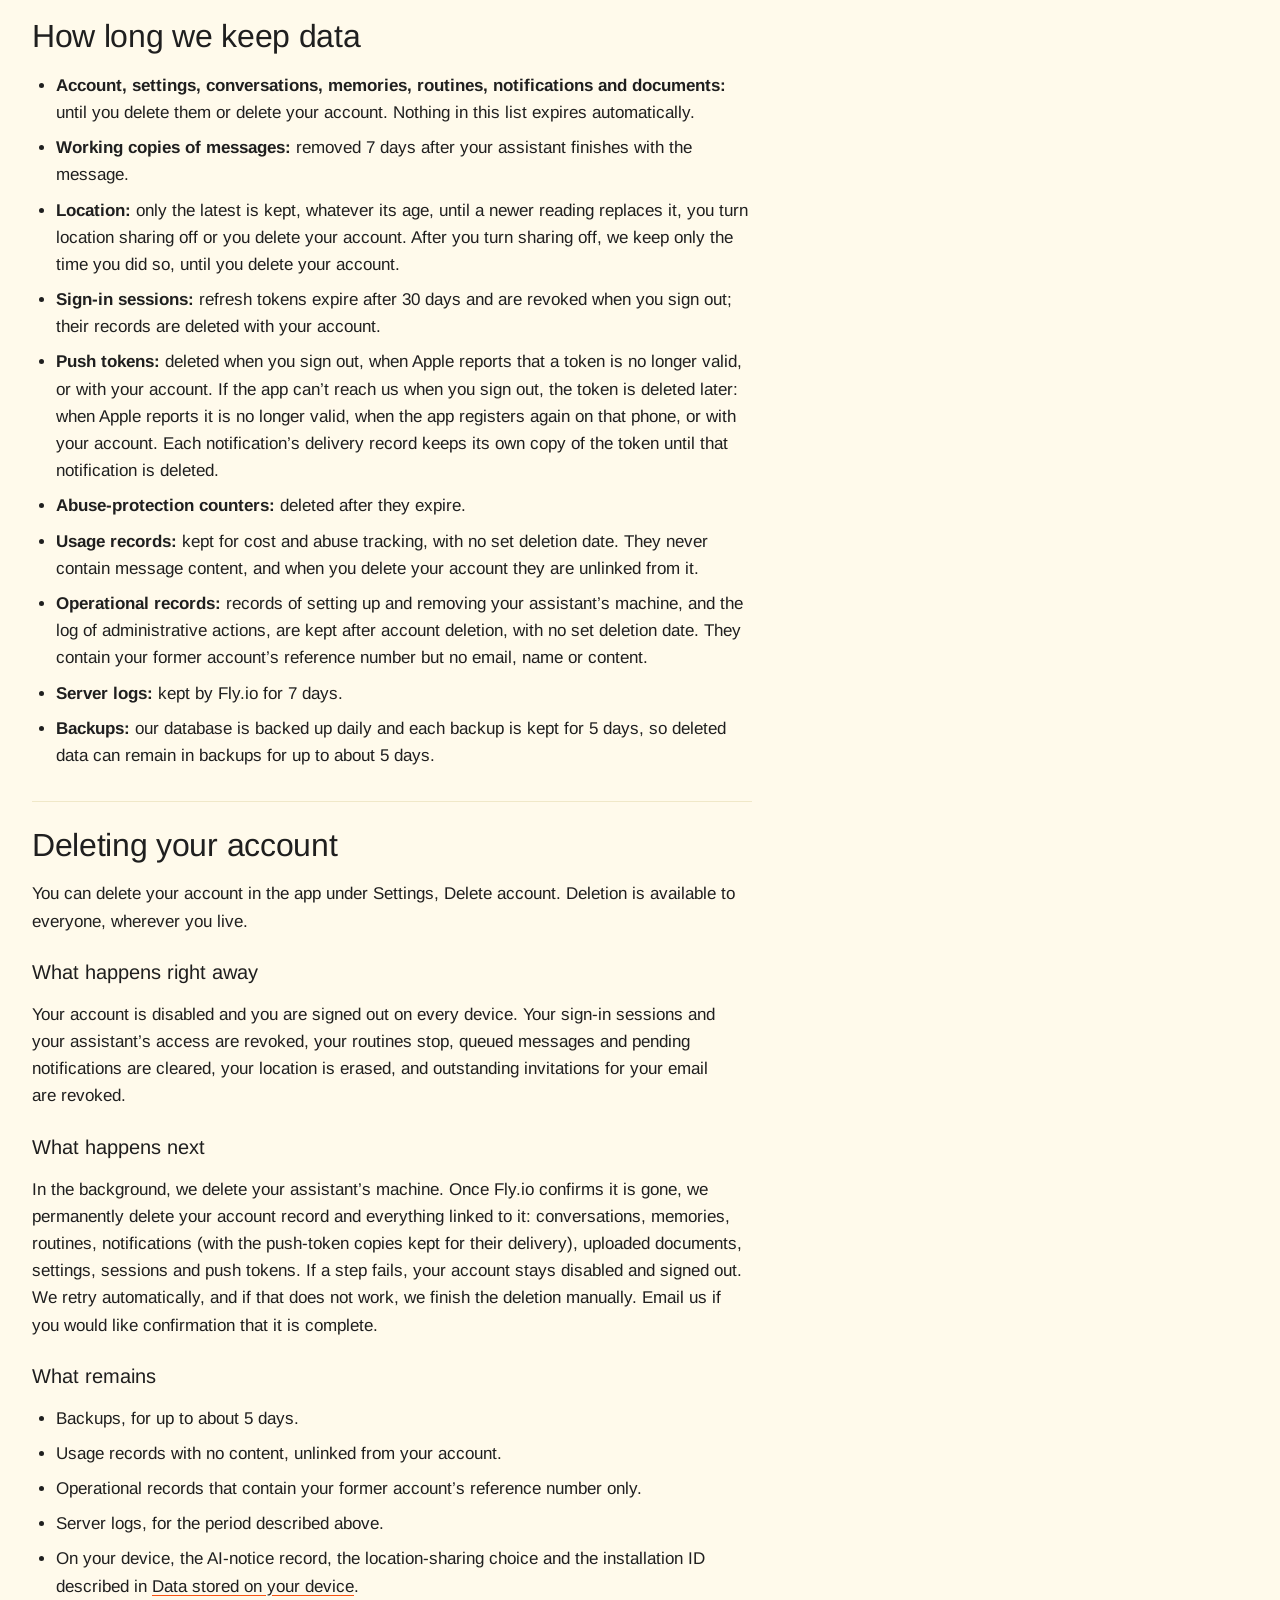
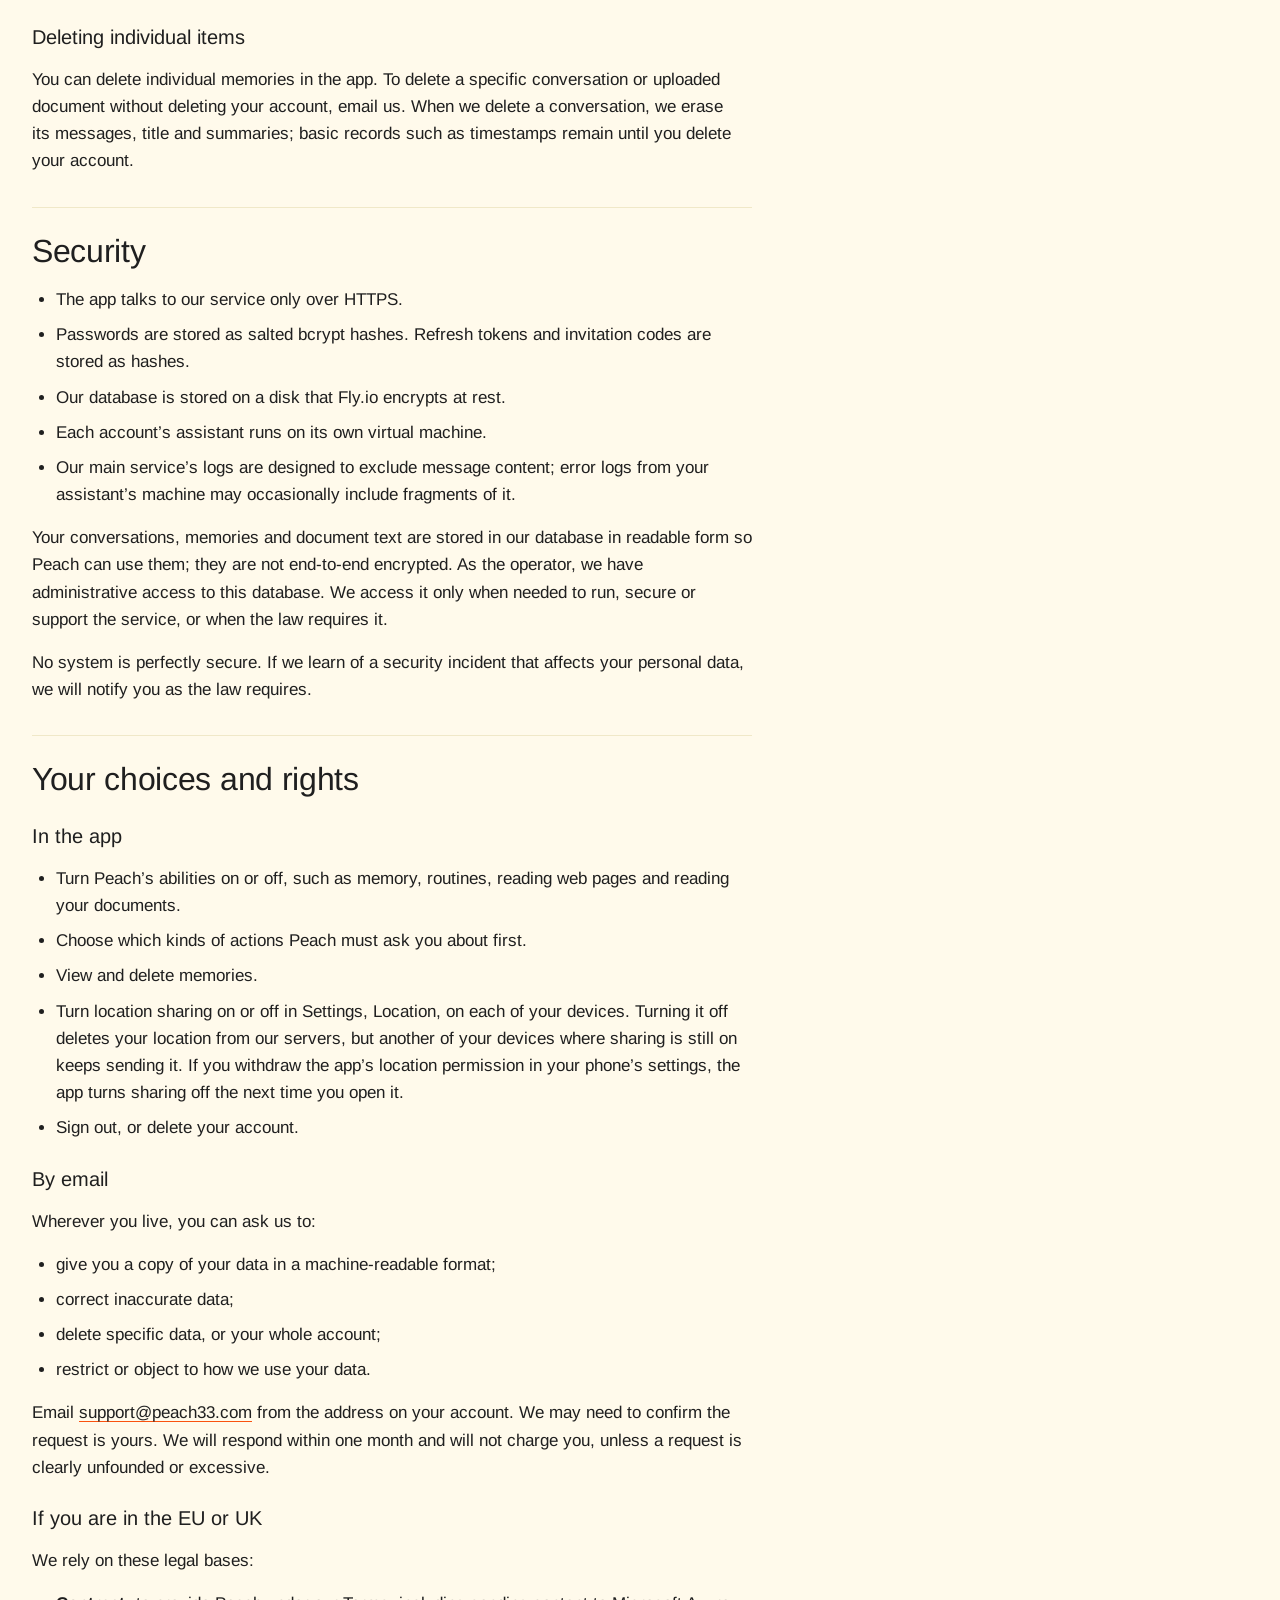
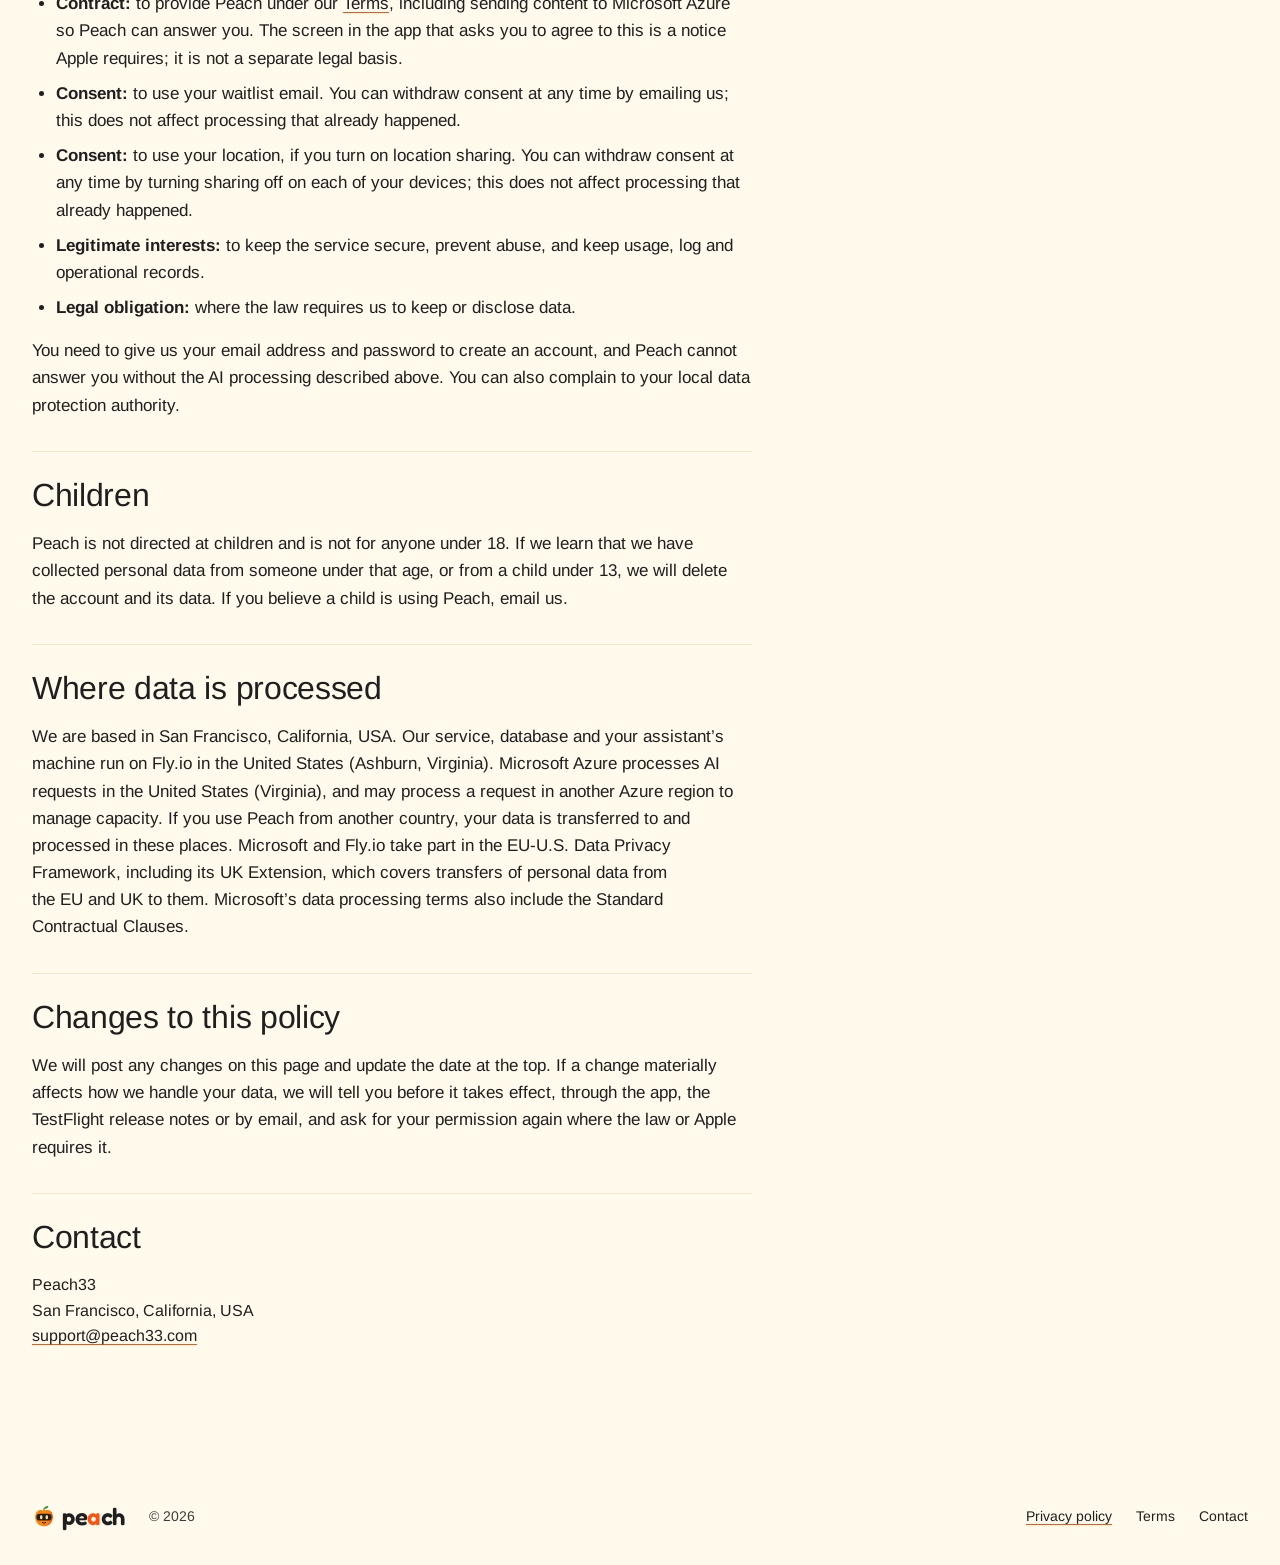
==== commit b6f1a4a2: "Defer Fly.io's DPA, and say how Do Not Track is handled (#149) The owner deferred Fly.io's data proc" ====
--- a/privacy.html
+++ b/privacy.html
@@ -228,7 +228,7 @@
             <li><span>Our email provider</span> hosts that inbox and the email account we use to send beta invitations, so it processes the emails you send us and your email address if we invite you by email.</li>
             <li><span>GitHub (with its content delivery network, Fastly) and Formspree</span> serve the peach33.com website and its waitlist. See <a href="#website-data">Data the website collects</a>.</li>
           </ul>
-          <p>Microsoft Azure and Fly.io process data on our behalf under data-processing terms that require them to protect it at least as well as this policy describes. The other providers, including Microsoft for Bing searches, handle data under their own service and privacy terms.</p>
+          <p>Microsoft Azure processes data on our behalf under data-processing terms that require it to protect the data at least as well as this policy describes. Fly.io hosts our service under its terms of service, which require it to keep our data confidential and protect it with reasonable safeguards. The other providers, including Microsoft for Bing searches, handle data under their own service and privacy terms.</p>
           <p>Websites that Peach reads for you, the search provider and the US National Weather Service receive requests from our servers, as described above. We may also disclose data if the law requires it, or where needed to protect the rights, property or safety of our users, the public or us. If Peach33 is transferred to someone else, your data would go with it under this policy, and we would tell you first.</p>
           <p>Nothing you share with Peach is shown to other users.</p>
         </section>
@@ -240,7 +240,7 @@
           <h3 id="fonts-and-hosting">Fonts and hosting</h3>
           <p>The site serves its own fonts, so no font service receives your IP address. The site is hosted on GitHub Pages, served through Fastly’s network; GitHub logs visitors’ IP addresses for security purposes.</p>
           <h3 id="no-cookies">No cookies or trackers</h3>
-          <p>The website sets no cookies, stores nothing in your browser, and uses no analytics or tracking tools.</p>
+          <p>The website sets no cookies, stores nothing in your browser, and uses no analytics or tracking tools. Neither the website nor the app tracks you across other websites or apps, so they work the same whether or not your browser sends a “Do Not Track” signal.</p>
         </section>
 
         <section id="retention" class="legal-section" aria-labelledby="retention-title">
@@ -329,7 +329,7 @@
 
         <section id="international-transfers" class="legal-section" aria-labelledby="international-transfers-title">
           <h2 id="international-transfers-title">Where data is processed</h2>
-          <p>We are based in San Francisco, California, USA. Our service, database and your assistant’s machine run on Fly.io in the United States (Ashburn, Virginia). Microsoft Azure processes AI requests in the United States (Virginia), and may process a request in another Azure region to manage capacity. If you use Peach from another country, your data is transferred to and processed in these places. Microsoft and Fly.io handle data from the EU and UK under the Standard Contractual Clauses in their data processing terms. Microsoft is also certified under the EU-U.S. Data Privacy Framework.</p>
+          <p>We are based in San Francisco, California, USA. Our service, database and your assistant’s machine run on Fly.io in the United States (Ashburn, Virginia). Microsoft Azure processes AI requests in the United States (Virginia), and may process a request in another Azure region to manage capacity. If you use Peach from another country, your data is transferred to and processed in these places. Microsoft and Fly.io take part in the EU-U.S. Data Privacy Framework, including its UK Extension, which covers transfers of personal data from the EU and UK to them. Microsoft’s data processing terms also include the Standard Contractual Clauses.</p>
         </section>
 
         <section id="changes" class="legal-section" aria-labelledby="changes-title">
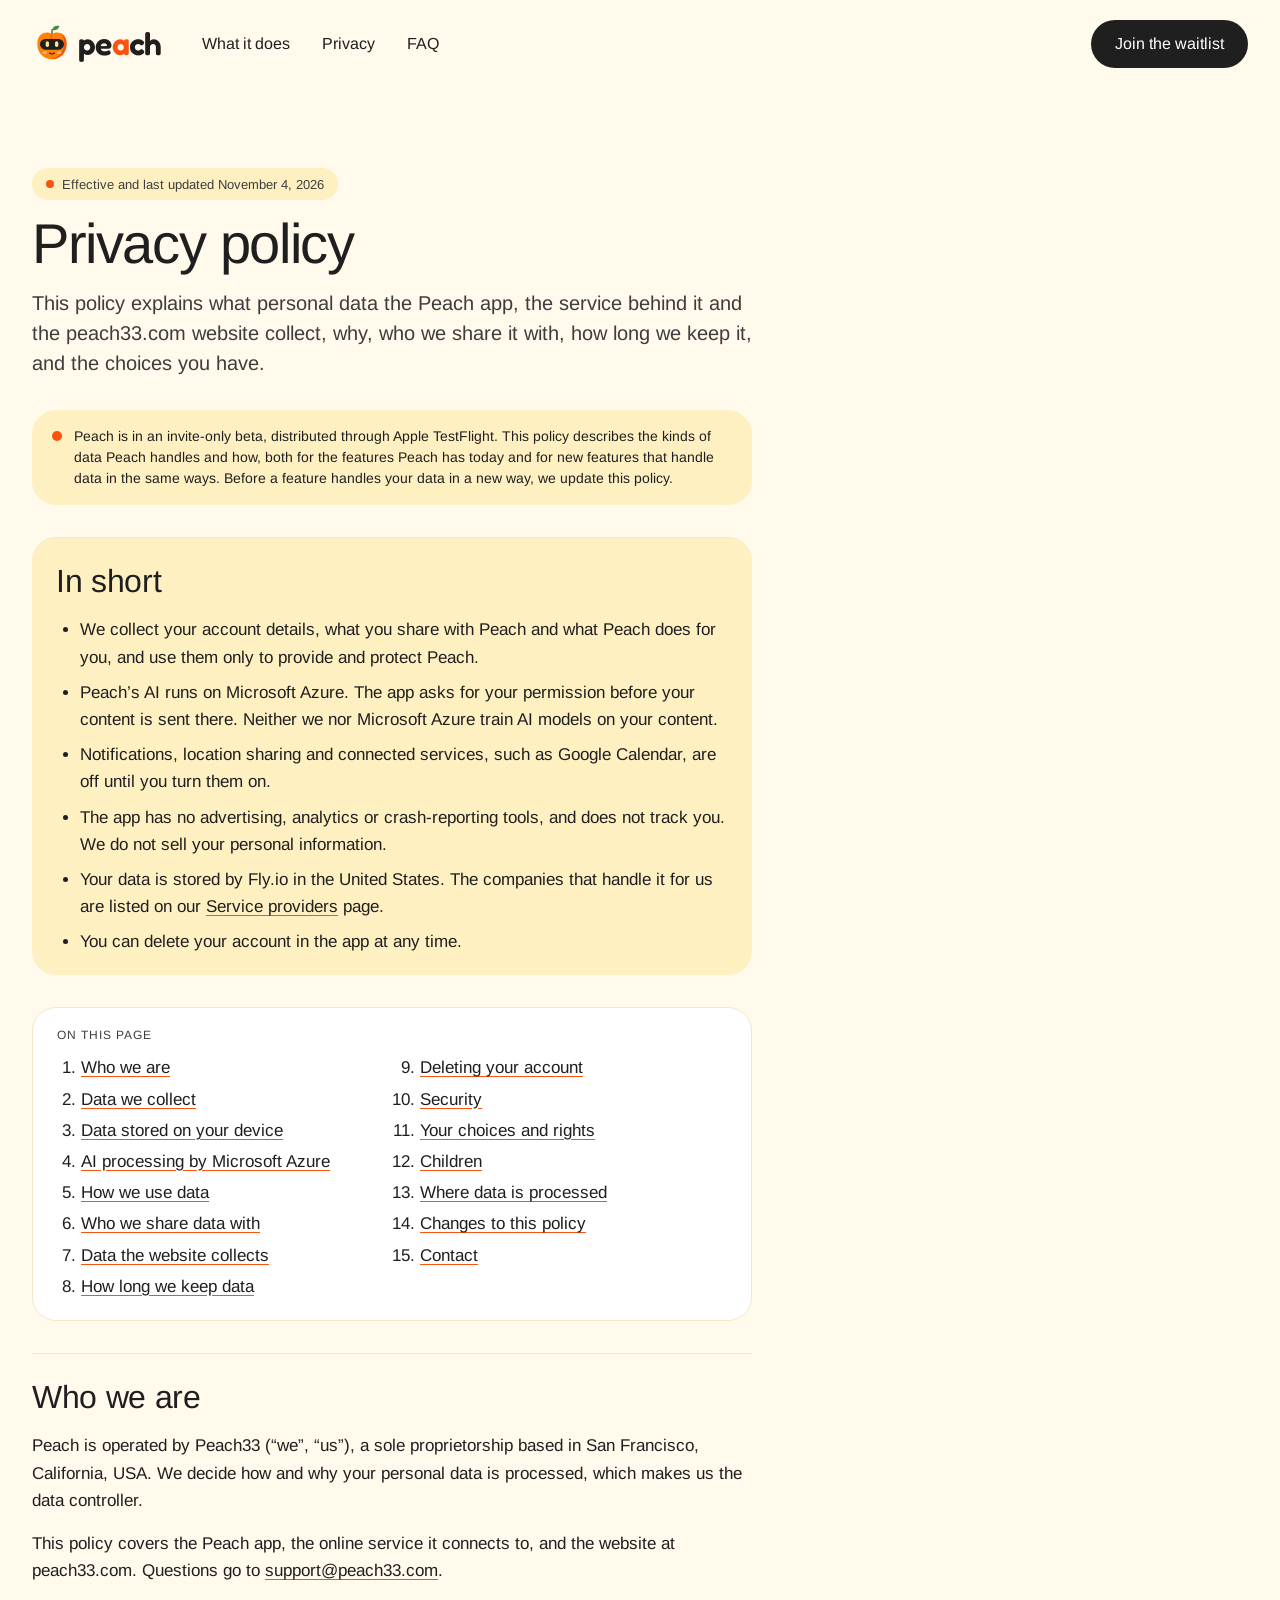
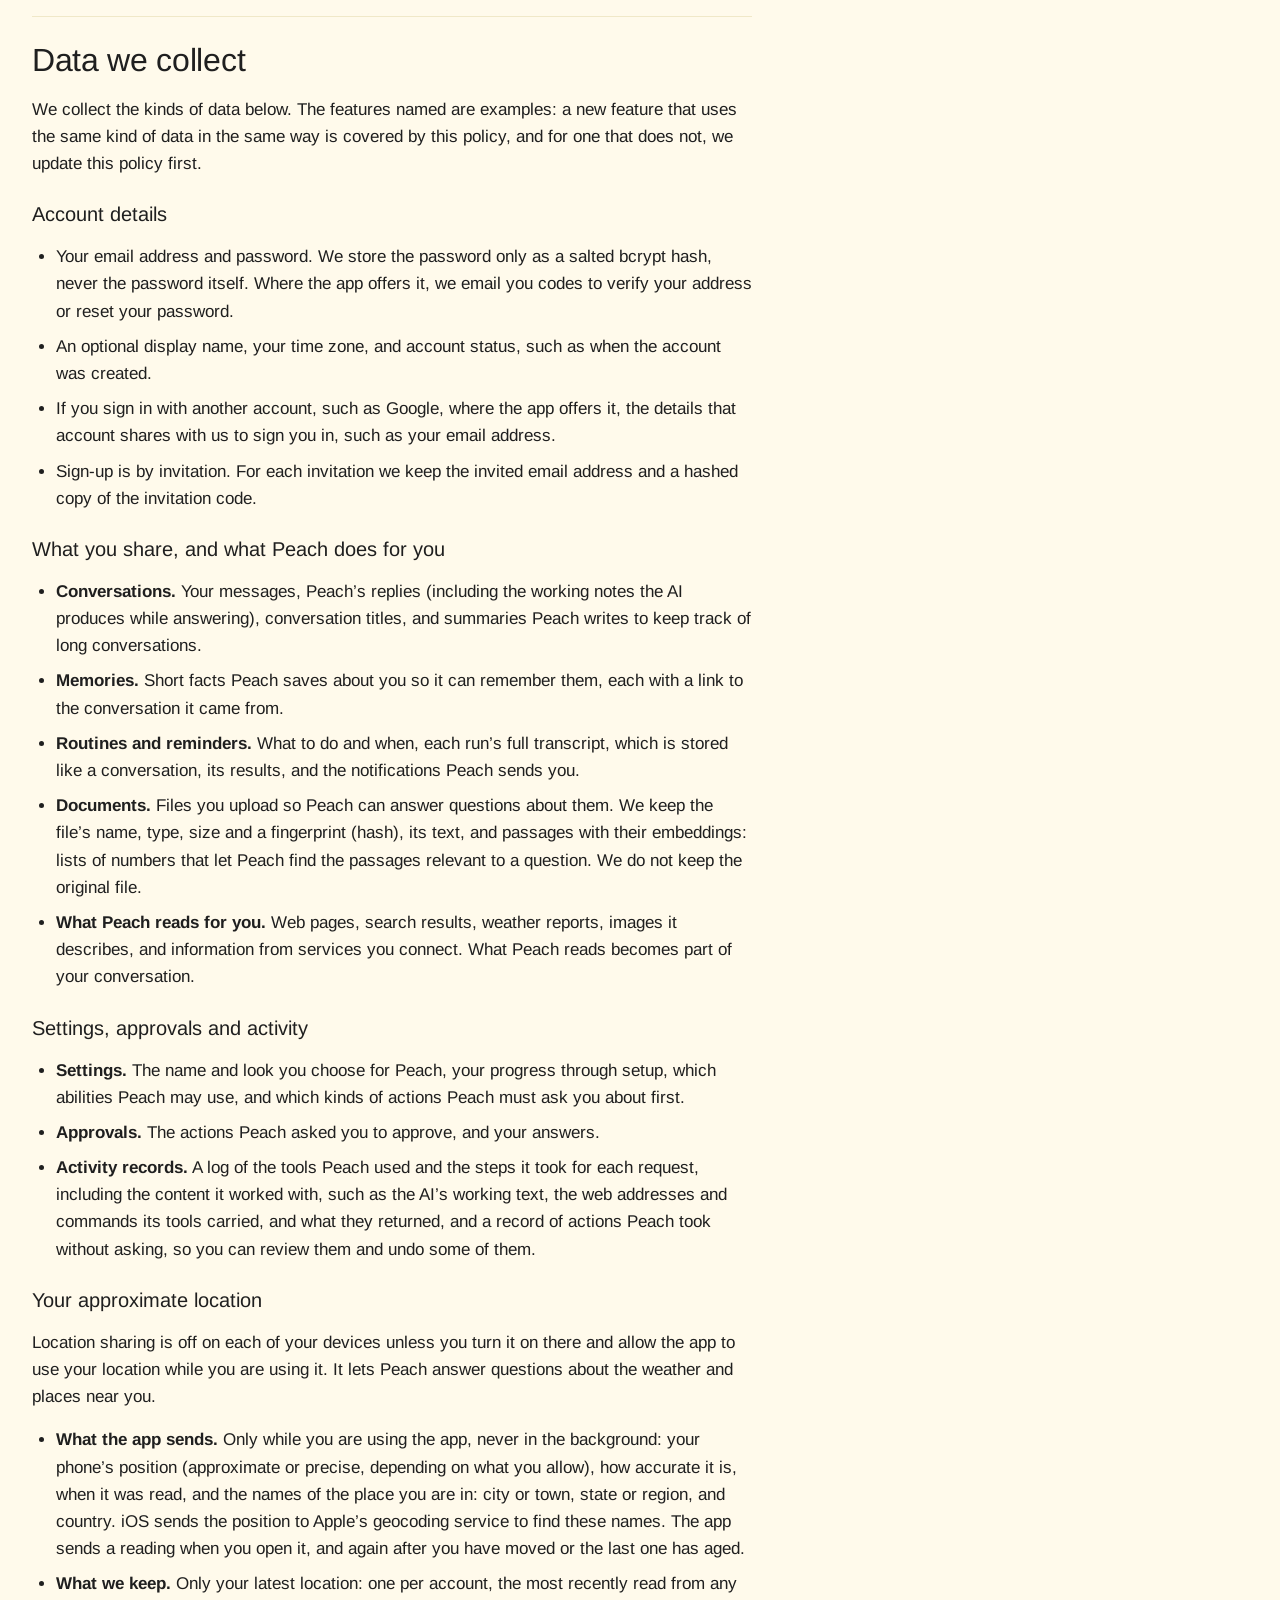
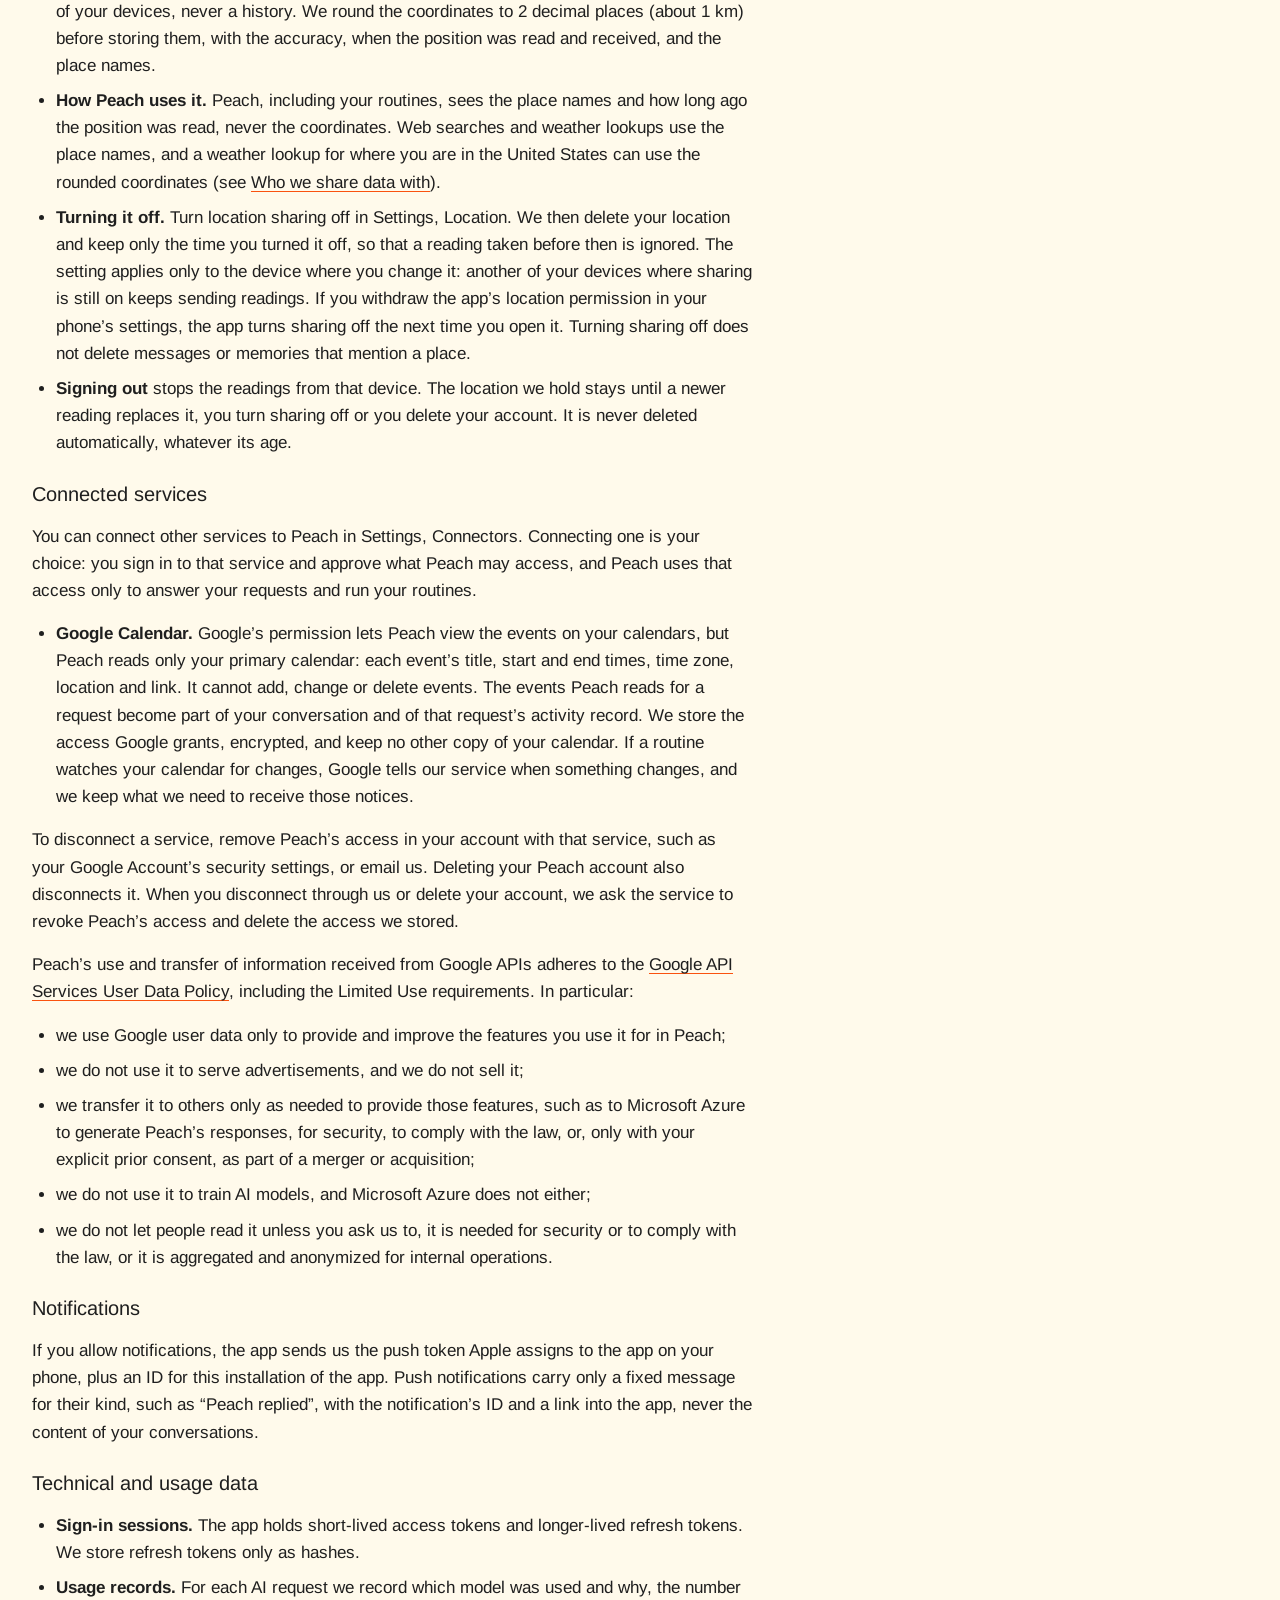
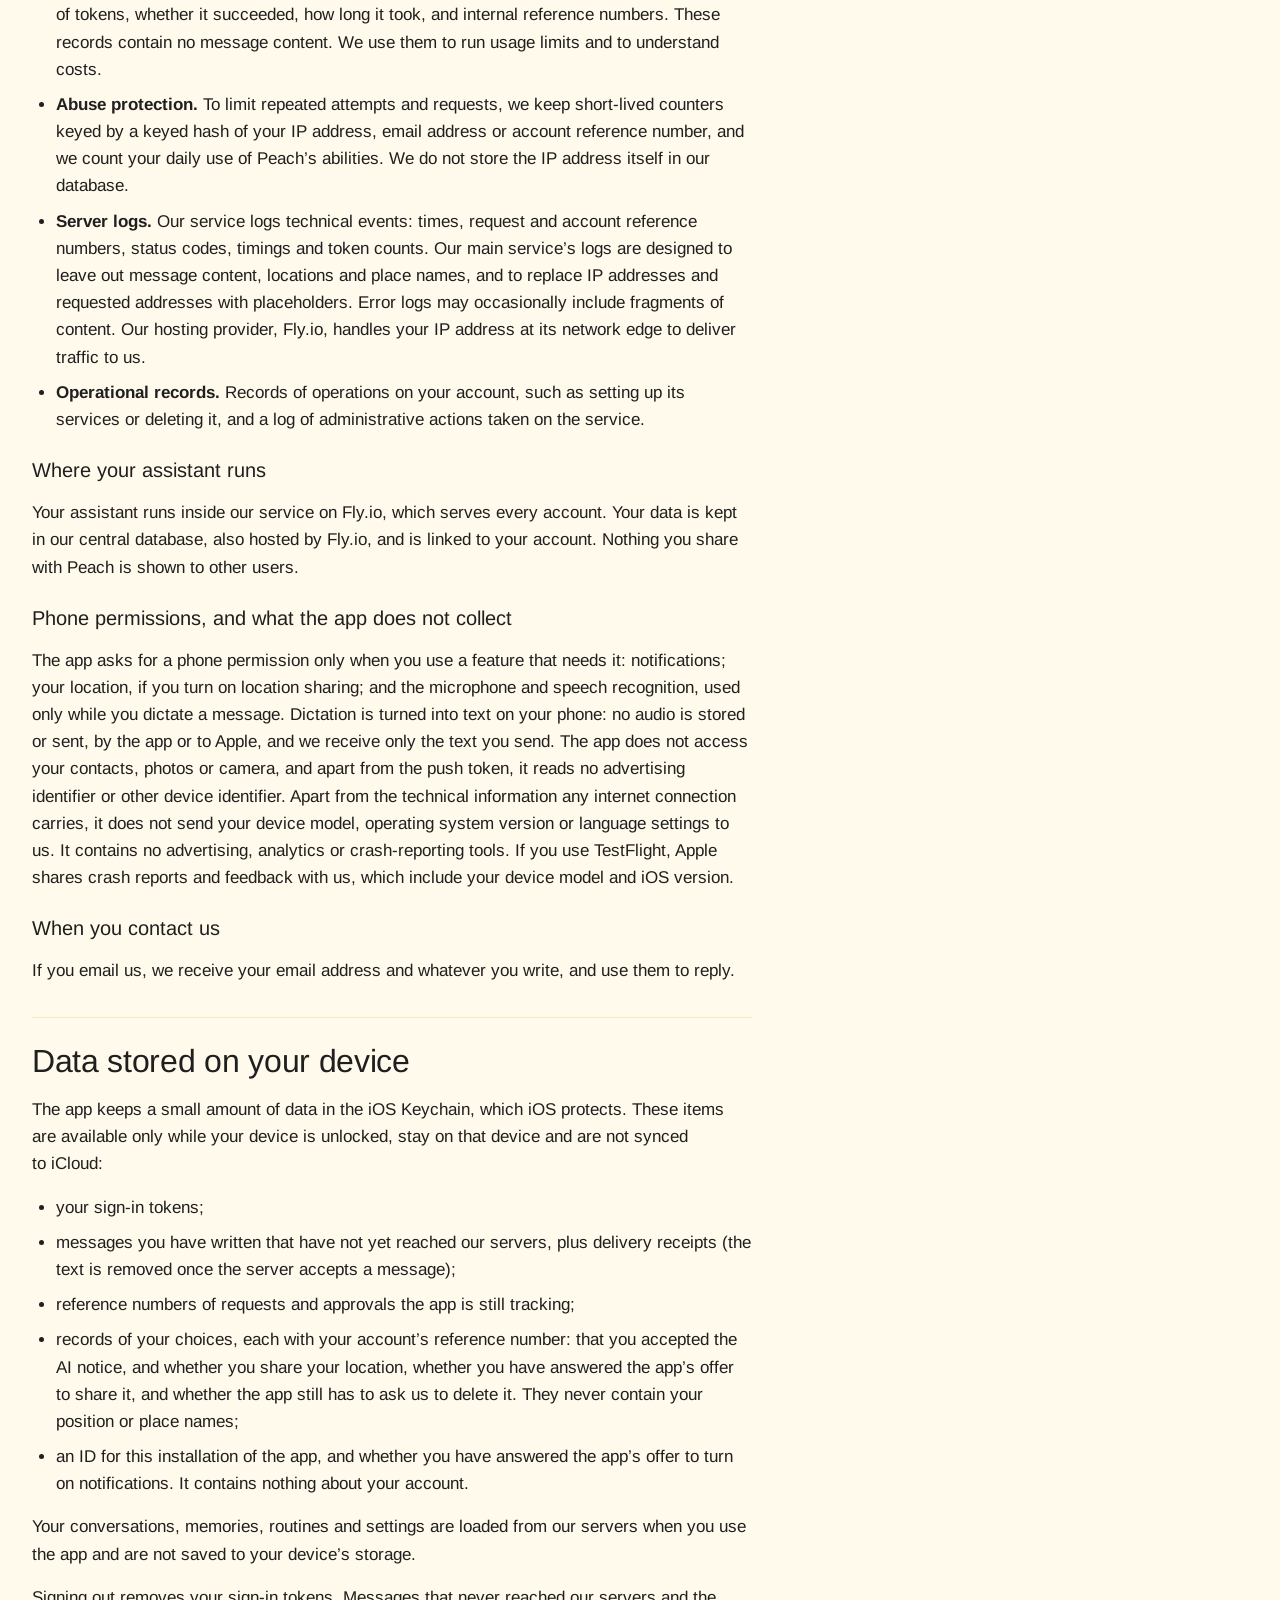
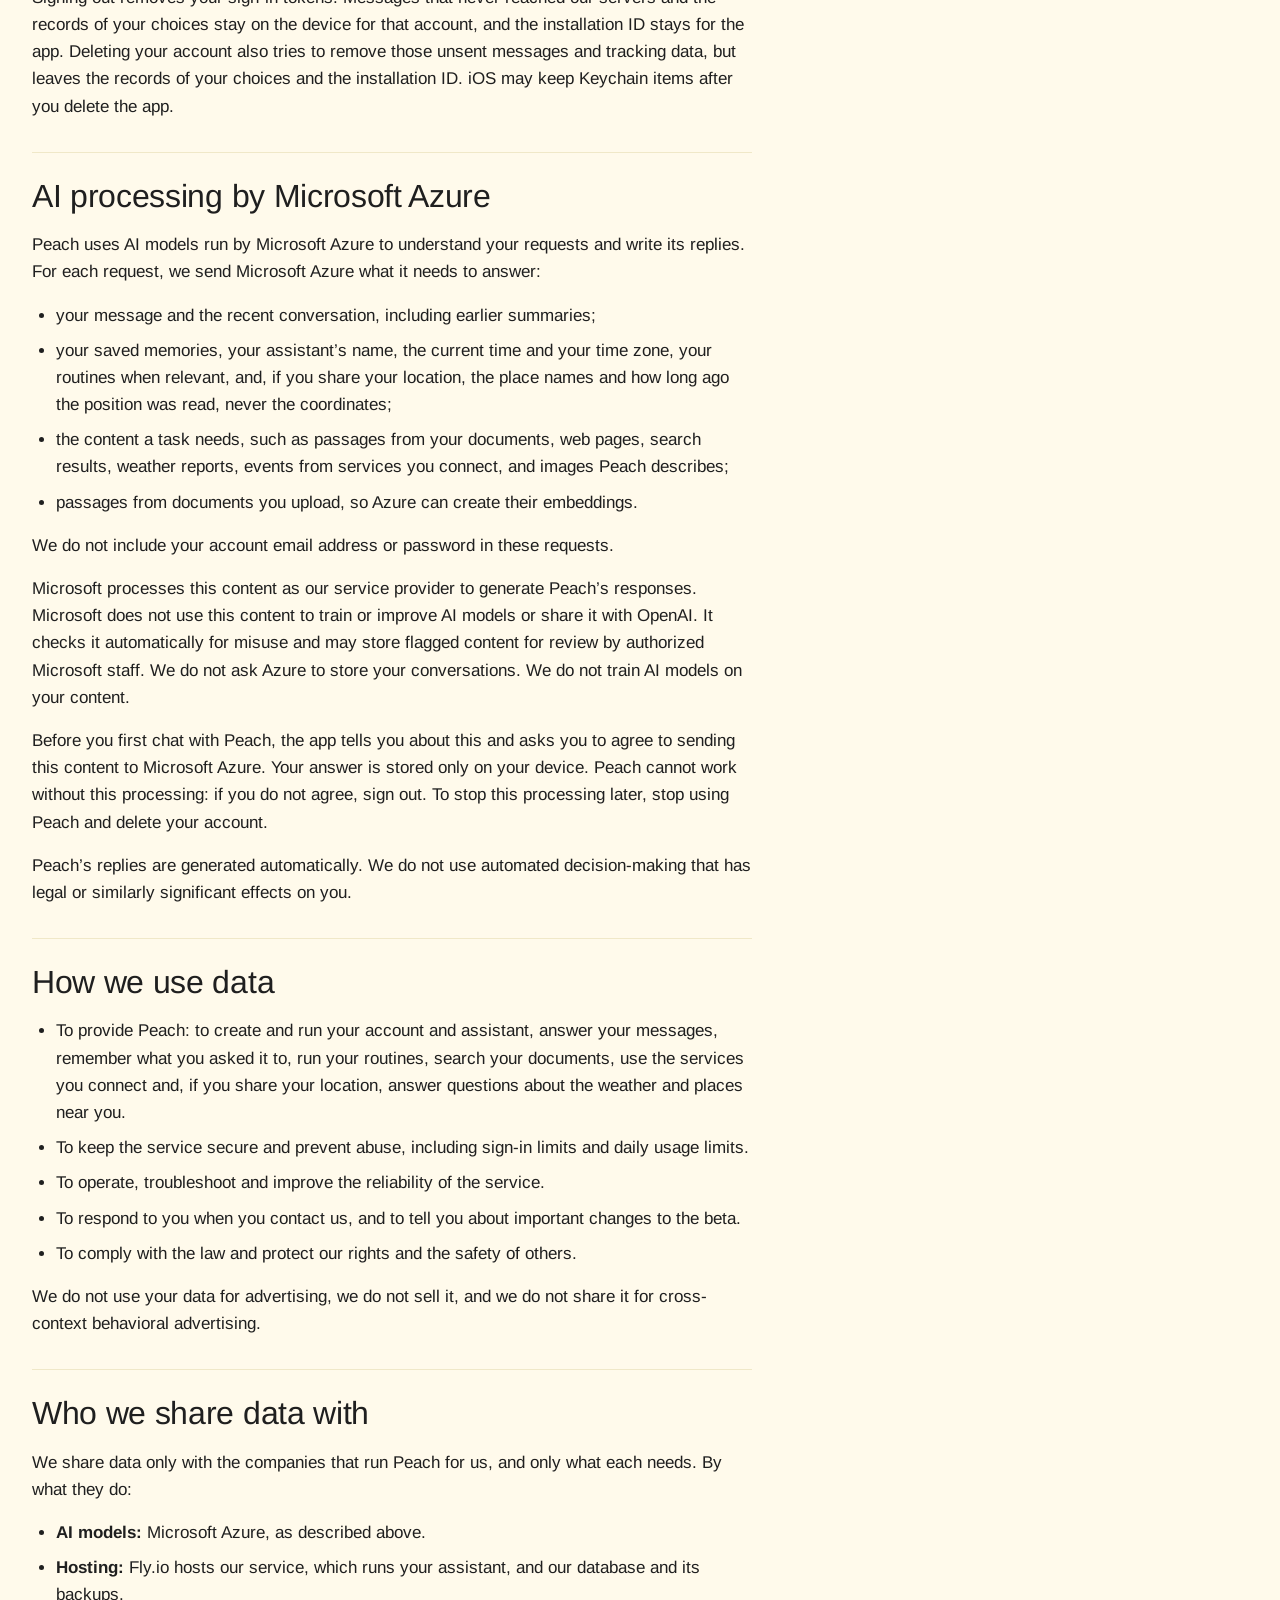
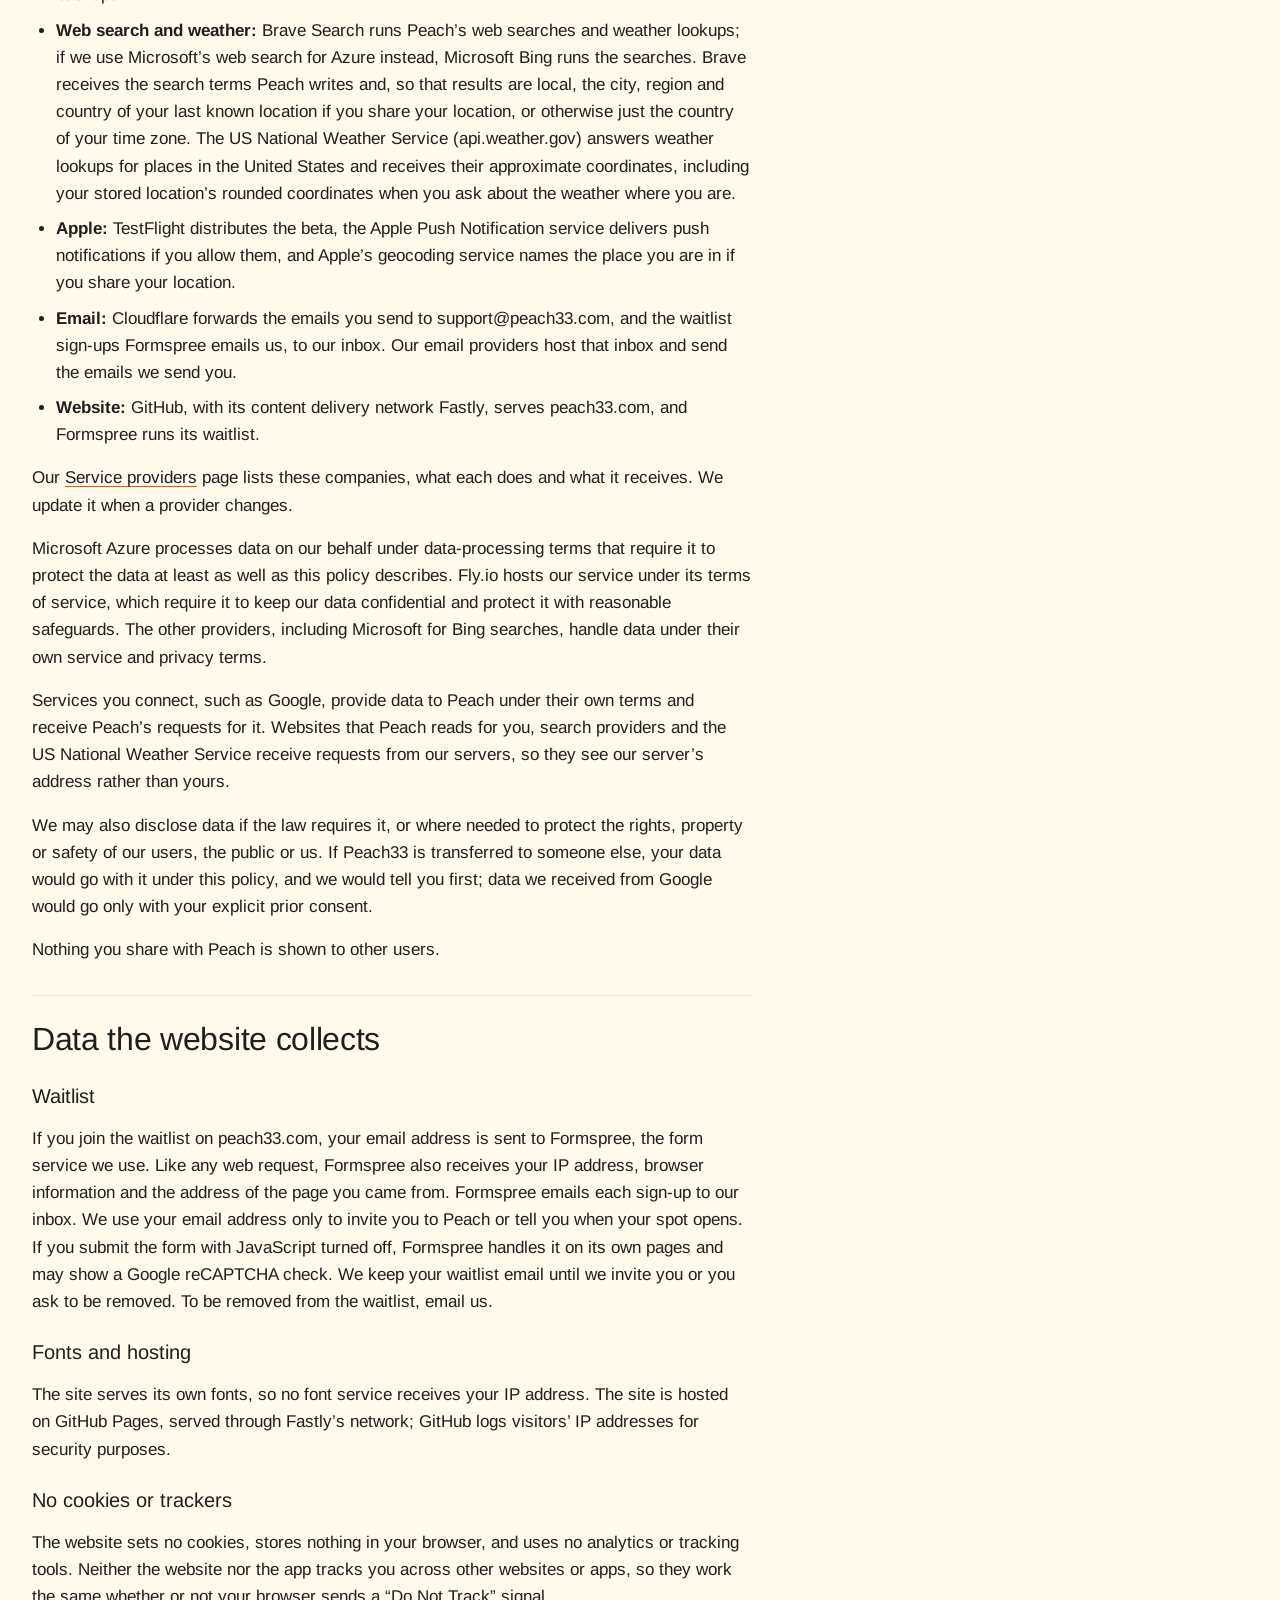
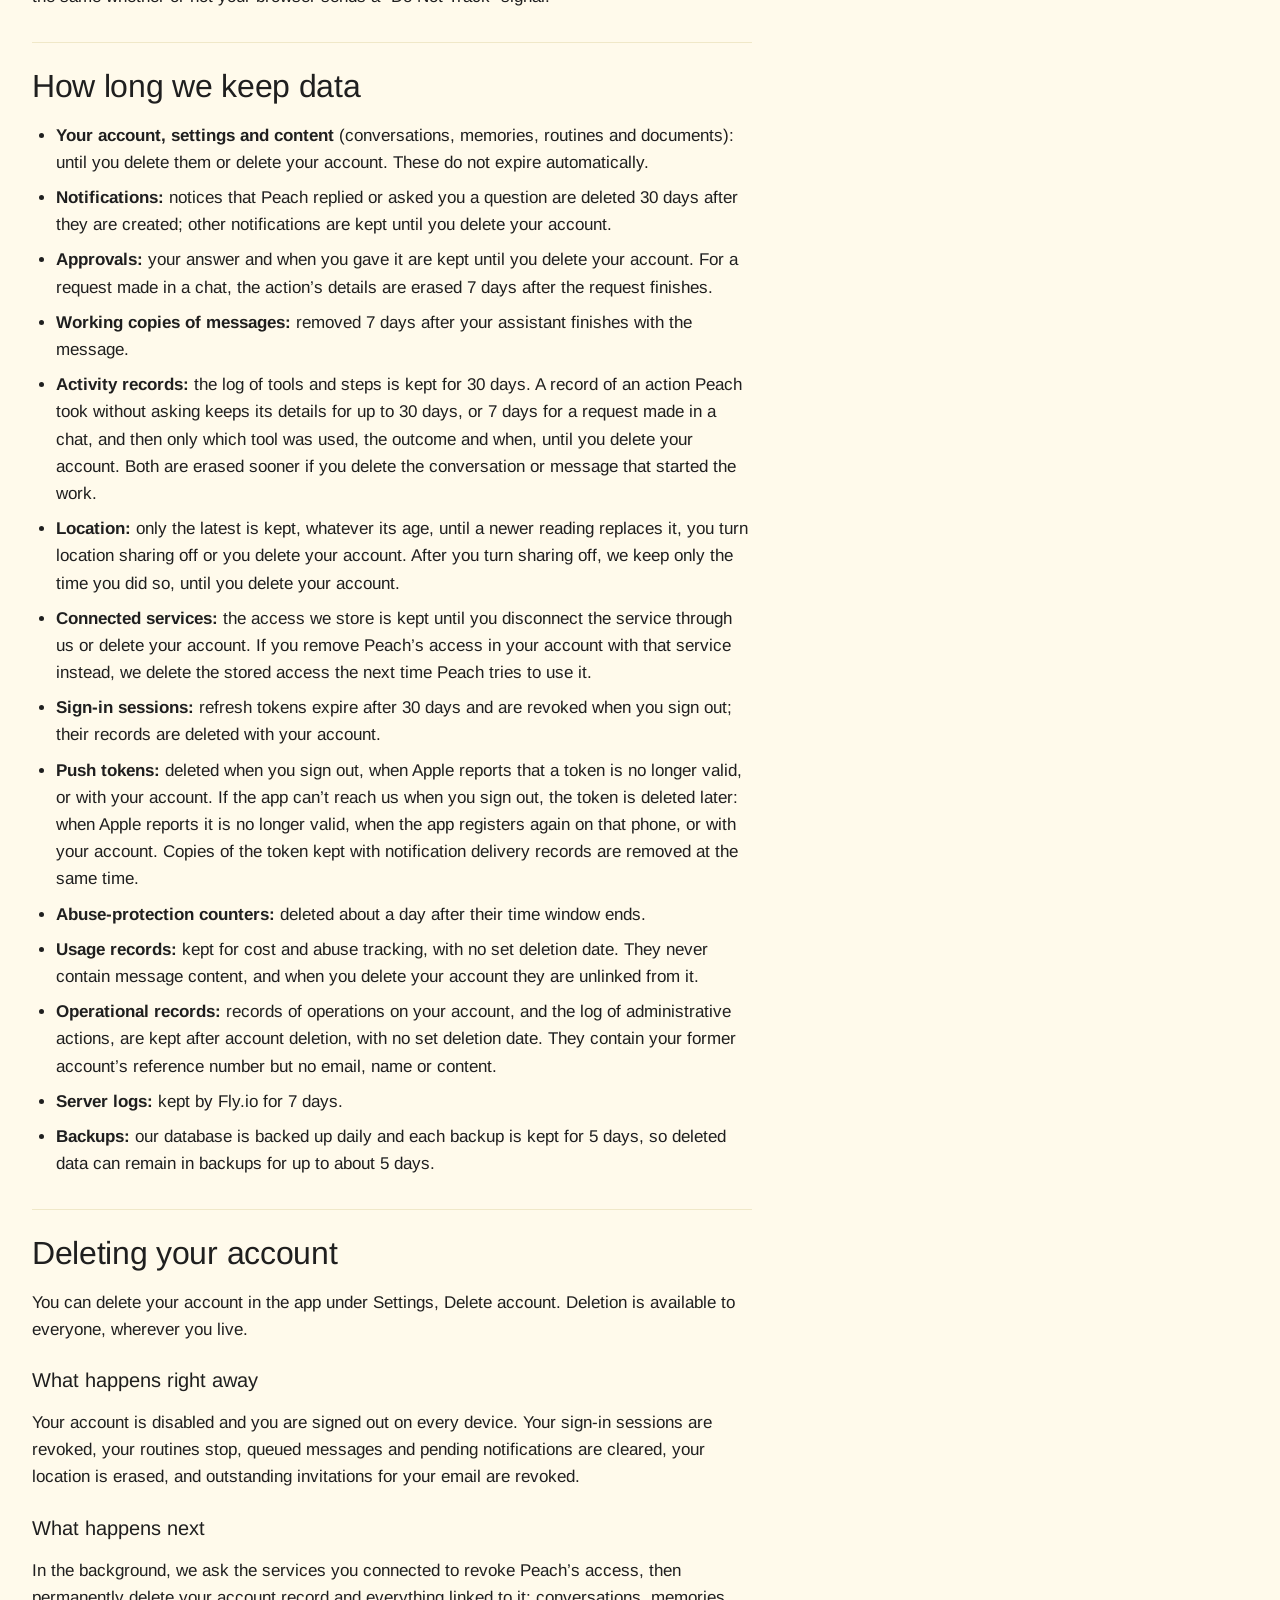
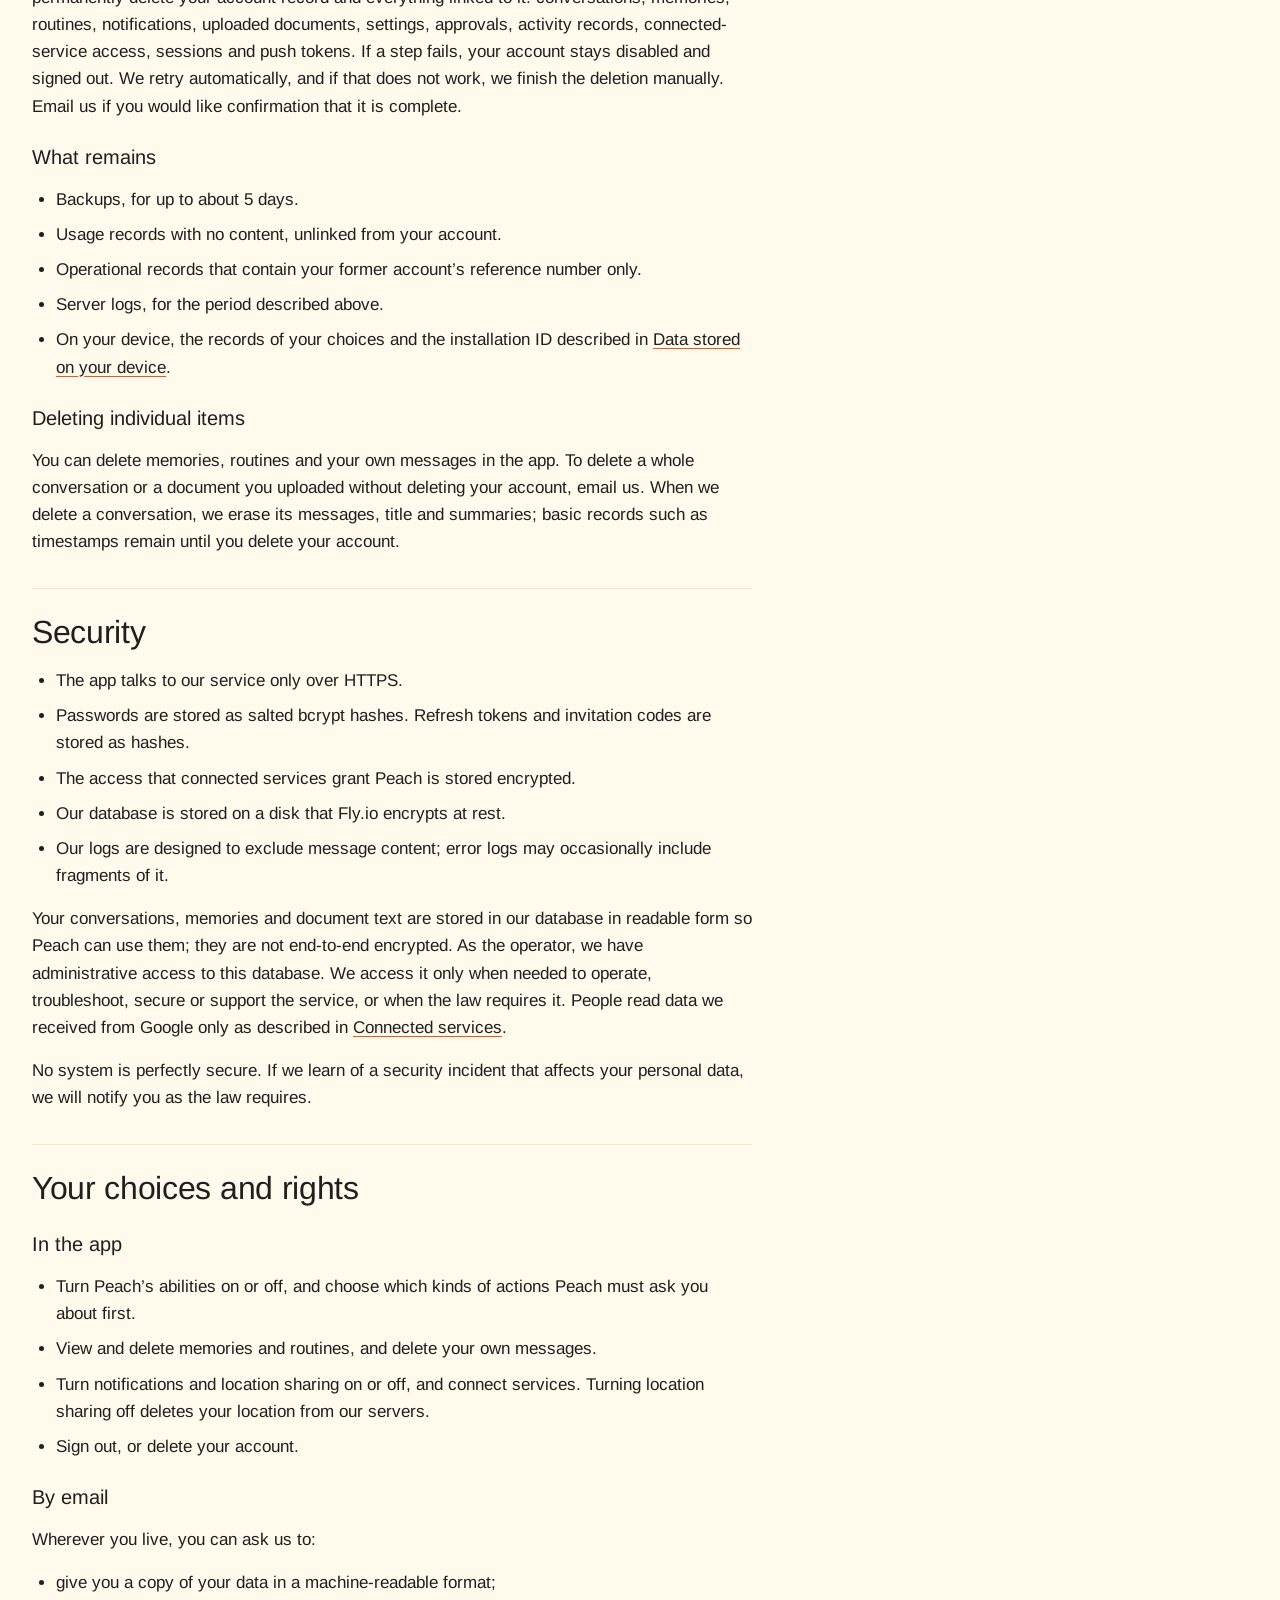
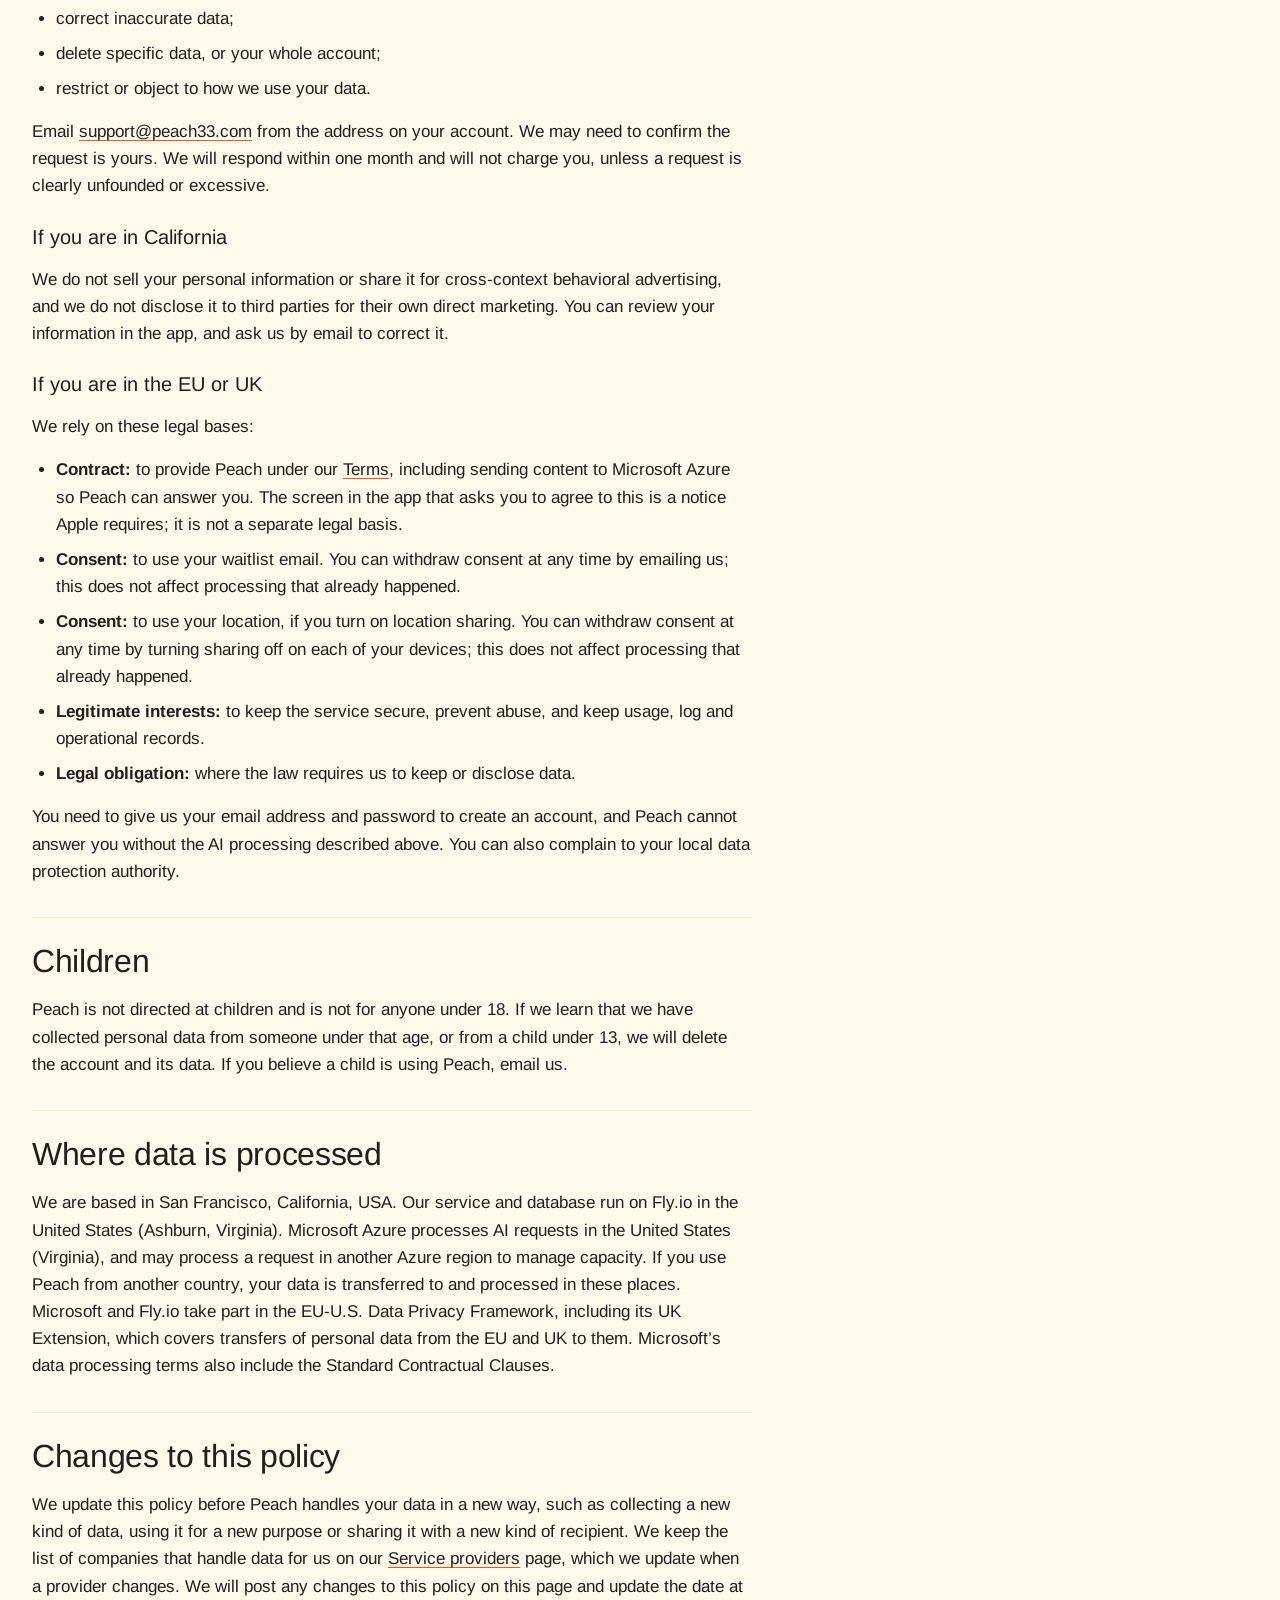
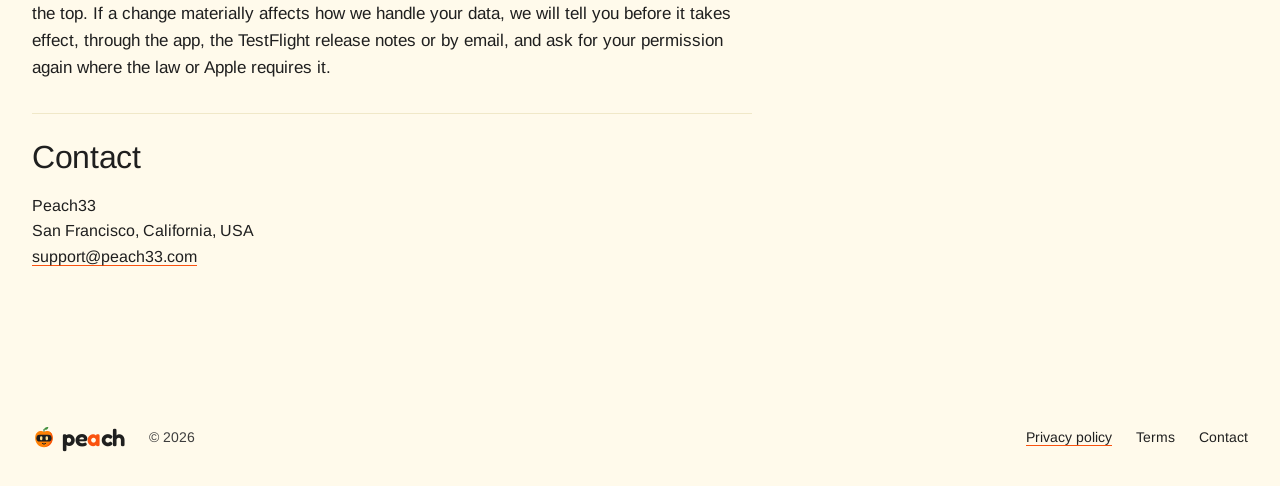
==== commit 06dc4eba: "Restructure the privacy policy and terms so they don't go stale (#149) After Cue by Manus, Muse from" ====
--- a/privacy.html
+++ b/privacy.html
@@ -60,21 +60,21 @@
     <div class="container">
       <article class="legal-article" aria-labelledby="legal-title">
         <header class="legal-header">
-          <p class="eyebrow-pill"><span class="eyebrow-dot" aria-hidden="true"></span>Effective and last updated November 3, 2026</p>
+          <p class="eyebrow-pill"><span class="eyebrow-dot" aria-hidden="true"></span>Effective and last updated November 4, 2026</p>
           <h1 id="legal-title">Privacy policy</h1>
           <p class="legal-intro">This policy explains what personal data the Peach app, the service behind it and the peach33.com website collect, why, who we share it with, how long we keep it, and the choices you have.</p>
         </header>
 
-        <p class="legal-notice">Peach is in an invite-only beta, distributed through Apple TestFlight. This policy describes how Peach works today. Some features described on our home page are not available yet. Before we turn on a feature that changes how we handle your data, we will update this policy.</p>
+        <p class="legal-notice">Peach is in an invite-only beta, distributed through Apple TestFlight. This policy describes the kinds of data Peach handles and how, both for the features Peach has today and for new features that handle data in the same ways. Before a feature handles your data in a new way, we update this policy.</p>
 
         <section id="summary" class="legal-section legal-summary" aria-labelledby="summary-title">
           <h2 id="summary-title">In short</h2>
           <ul>
-            <li>We collect your email address, a password (stored only as a salted hash) and the things you share with Peach, your assistant.</li>
-            <li>To answer you, Peach sends your messages and the content a task needs to Microsoft Azure, which runs the AI models. The app asks for your permission before this happens.</li>
-            <li>Location sharing is off unless you turn it on. If you do, we keep only your latest approximate location, and Peach sees the place names, never the coordinates. Turning sharing off deletes it, but another of your devices where sharing is still on keeps sending it.</li>
-            <li>Your data is stored in a database hosted by Fly.io in the United States.</li>
+            <li>We collect your account details, what you share with Peach and what Peach does for you, and use them only to provide and protect Peach.</li>
+            <li>Peach’s AI runs on Microsoft Azure. The app asks for your permission before your content is sent there. Neither we nor Microsoft Azure train AI models on your content.</li>
+            <li>Notifications, location sharing and connected services, such as Google Calendar, are off until you turn them on.</li>
             <li>The app has no advertising, analytics or crash-reporting tools, and does not track you. We do not sell your personal information.</li>
+            <li>Your data is stored by Fly.io in the United States. The companies that handle it for us are listed on our <a href="/providers">Service providers</a> page.</li>
             <li>You can delete your account in the app at any time.</li>
           </ul>
         </section>
@@ -83,7 +83,7 @@
           <h2 id="toc-title">On this page</h2>
           <ol>
             <li><a href="#who-we-are">Who we are</a></li>
-            <li><a href="#app-data">Data the app and service collect</a></li>
+            <li><a href="#app-data">Data we collect</a></li>
             <li><a href="#on-device">Data stored on your device</a></li>
             <li><a href="#ai-processing">AI processing by Microsoft Azure</a></li>
             <li><a href="#how-we-use-data">How we use data</a></li>
@@ -103,68 +103,79 @@
         <section id="who-we-are" class="legal-section" aria-labelledby="who-we-are-title">
           <h2 id="who-we-are-title">Who we are</h2>
           <p>Peach is operated by Peach33 (“we”, “us”), a sole proprietorship based in San Francisco, California, USA. We decide how and why your personal data is processed, which makes us the data controller.</p>
-          <p>This policy covers the Peach iOS app, the online service it connects to, and the website at peach33.com. Questions go to <a href="mailto:support@peach33.com">support@peach33.com</a>.</p>
+          <p>This policy covers the Peach app, the online service it connects to, and the website at peach33.com. Questions go to <a href="mailto:support@peach33.com">support@peach33.com</a>.</p>
         </section>
 
         <section id="app-data" class="legal-section" aria-labelledby="app-data-title">
-          <h2 id="app-data-title">Data the app and service collect</h2>
-
-          <h3 id="account">Your account</h3>
-          <ul>
-            <li>Your email address and password. We store the password only as a salted bcrypt hash, never the password itself.</li>
-            <li>An optional display name.</li>
-            <li>A time zone setting (currently always UTC), used to schedule your routines and reminders.</li>
-            <li>Account status, such as when the account was created.</li>
+          <h2 id="app-data-title">Data we collect</h2>
+          <p>We collect the kinds of data below. The features named are examples: a new feature that uses the same kind of data in the same way is covered by this policy, and for one that does not, we update this policy first.</p>
+
+          <h3 id="account">Account details</h3>
+          <ul>
+            <li>Your email address and password. We store the password only as a salted bcrypt hash, never the password itself. Where the app offers it, we email you codes to verify your address or reset your password.</li>
+            <li>An optional display name, your time zone, and account status, such as when the account was created.</li>
+            <li>If you sign in with another account, such as Google, where the app offers it, the details that account shares with us to sign you in, such as your email address.</li>
             <li>Sign-up is by invitation. For each invitation we keep the invited email address and a hashed copy of the invitation code.</li>
           </ul>
 
-          <h3 id="assistant-settings">Your assistant’s settings</h3>
-          <p>The name and look you choose for Peach, your progress through setup, which abilities you allow Peach to use (for example memory, routines, reading web pages and reading your documents), and which kinds of actions Peach must ask you about first.</p>
-
-          <h3 id="conversations">Conversations</h3>
-          <p>The messages you send, Peach’s replies (including the working notes the AI produces while answering), conversation titles, and summaries Peach writes to keep track of long conversations. When you send a message, a working copy is kept so it can be delivered reliably to your assistant, for up to 7 days after your assistant finishes with it.</p>
-
-          <h3 id="memories">Memories</h3>
-          <p>If you allow Peach to use memory, it saves short facts about you so it can remember them later, along with a link to the conversation each fact came from. You can view and delete these memories in the app. Deleting a memory does not remove it from the conversation where you first mentioned it; to remove that, email us.</p>
-
-          <h3 id="routines">Routines, reminders and notifications</h3>
-          <p>If you allow routines, Peach saves the routines and reminders you ask for (what to do and when), along with each run’s full transcript, which is stored like a conversation, and a summary of the run. Results are delivered as notifications inside the app. If you allow notifications, reminders and routine results also arrive as push notifications. Each push carries the notification’s title (up to 120 characters), the first 240 characters of its text, a notification ID and a link into the app.</p>
-
-          <h3 id="documents">Documents you upload</h3>
-          <p>You can upload a text, Markdown or PDF file (up to 2 MB each) so Peach can answer questions about it. We extract the file’s text, split it into passages, and create embeddings: lists of numbers that let Peach find the passages relevant to a question. We store the file name, type, size, a fingerprint (hash) of the file, the extracted text, the passages and their embeddings. We do not keep the original file.</p>
-
-          <h3 id="web-pages">Web pages, web search and weather</h3>
-          <p>If you allow Peach to read the web, it can fetch public web pages, search the web and look up the weather for you. Our servers make these requests, so websites, search providers and weather services see our server’s address rather than yours. To search, Peach sends search terms it writes for your request to Brave Search or to Microsoft’s web search for Azure, which uses Bing, whichever we have set up. Microsoft handles searches sent to Bing under its own terms and the Microsoft Privacy Statement, not the data-processing terms that cover Azure, and may process them outside the region our Azure service runs in. To look up the weather, Peach asks Brave Search, which answers with OpenWeatherMap data and receives the name of the place, and, for places in the United States, it can ask the US National Weather Service (api.weather.gov), which receives the place’s approximate coordinates. What Peach reads, including search results and weather reports, becomes part of your conversation.</p>
+          <h3 id="conversations">What you share, and what Peach does for you</h3>
+          <ul>
+            <li><span>Conversations.</span> Your messages, Peach’s replies (including the working notes the AI produces while answering), conversation titles, and summaries Peach writes to keep track of long conversations.</li>
+            <li><span>Memories.</span> Short facts Peach saves about you so it can remember them, each with a link to the conversation it came from.</li>
+            <li><span>Routines and reminders.</span> What to do and when, each run’s full transcript, which is stored like a conversation, its results, and the notifications Peach sends you.</li>
+            <li><span>Documents.</span> Files you upload so Peach can answer questions about them. We keep the file’s name, type, size and a fingerprint (hash), its text, and passages with their embeddings: lists of numbers that let Peach find the passages relevant to a question. We do not keep the original file.</li>
+            <li><span>What Peach reads for you.</span> Web pages, search results, weather reports, images it describes, and information from services you connect. What Peach reads becomes part of your conversation.</li>
+          </ul>
+
+          <h3 id="assistant-settings">Settings, approvals and activity</h3>
+          <ul>
+            <li><span>Settings.</span> The name and look you choose for Peach, your progress through setup, which abilities Peach may use, and which kinds of actions Peach must ask you about first.</li>
+            <li><span>Approvals.</span> The actions Peach asked you to approve, and your answers.</li>
+            <li><span>Activity records.</span> A log of the tools Peach used and the steps it took for each request, including the content it worked with, such as the AI’s working text, the web addresses and commands its tools carried, and what they returned, and a record of actions Peach took without asking, so you can review them and undo some of them.</li>
+          </ul>
 
           <h3 id="location">Your approximate location</h3>
-          <p>Location sharing is off on each of your devices unless you turn it on there, when the app offers it or in Settings, Location, and allow the app to use your location while you are using it. It lets Peach answer questions about the weather and places near you.</p>
-          <ul>
-            <li><span>When the app reads it.</span> Only while you are using the app: when you open it or return to it, then at most every 15 minutes. The app never reads your location in the background.</li>
-            <li><span>What the app sends.</span> Your phone’s position (latitude and longitude, approximate or precise, depending on what you allow), how accurate the phone says it is, when it was read, and the place names: city or town, state or region, and country. To find these names, iOS sends the position to Apple’s geocoding service. The app sends a reading when it starts, when you turn sharing on and when you sign in, and after that only when you have moved more than about 1 km, the place names have changed, or the last one it sent is more than 3 hours old.</li>
-            <li><span>What we keep.</span> Only your latest location: one per account, the most recently read from any of your devices, never a history. Our server rounds the coordinates to 2 decimal places (about 1 km) before storing them, together with the accuracy, when the phone read the position, when we received it and the place names. The exact position is not stored.</li>
-            <li><span>How Peach uses it.</span> Peach, including your routines, sees the place names and how long ago the position was read, never the coordinates. For 24 hours it treats them as where you are, and after that as where you last were. When Peach searches the web or looks up the weather for you, what it sends can include them.</li>
-            <li><span>Turning it off.</span> Turn location sharing off in Settings, Location. The app stops reading your location and asks us to delete it, and we remove it from our database. We keep only the time sharing was turned off, so that a reading taken before then is ignored. The setting applies only to the device where you change it: another of your devices where sharing is still on keeps sending readings, and we store its next one. To stop sharing completely, turn it off on each device. Turning sharing off does not delete messages or memories that mention a place, such as an earlier answer about the weather; see <a href="#deletion-partial">Deleting individual items</a>. If you withdraw the app’s location permission in your phone’s settings instead, the app turns sharing off the same way the next time you open it.</li>
-            <li><span>Signing out.</span> The app stops reading your location on that device. The location we hold stays until a newer reading replaces it, you turn sharing off or you delete your account. It is never deleted automatically, whatever its age.</li>
-          </ul>
-          <p>We do not write your location or the place names to our logs.</p>
-
-          <h3 id="connected-accounts">Connected accounts</h3>
-          <p>Connected accounts, such as email or calendar, are not currently available. If we add them, connecting one will be your choice, and we will update this policy before the feature is available.</p>
+          <p>Location sharing is off on each of your devices unless you turn it on there and allow the app to use your location while you are using it. It lets Peach answer questions about the weather and places near you.</p>
+          <ul>
+            <li><span>What the app sends.</span> Only while you are using the app, never in the background: your phone’s position (approximate or precise, depending on what you allow), how accurate it is, when it was read, and the names of the place you are in: city or town, state or region, and country. iOS sends the position to Apple’s geocoding service to find these names. The app sends a reading when you open it, and again after you have moved or the last one has aged.</li>
+            <li><span>What we keep.</span> Only your latest location: one per account, the most recently read from any of your devices, never a history. We round the coordinates to 2 decimal places (about 1 km) before storing them, with the accuracy, when the position was read and received, and the place names.</li>
+            <li><span>How Peach uses it.</span> Peach, including your routines, sees the place names and how long ago the position was read, never the coordinates. Web searches and weather lookups use the place names, and a weather lookup for where you are in the United States can use the rounded coordinates (see <a href="#sharing">Who we share data with</a>).</li>
+            <li><span>Turning it off.</span> Turn location sharing off in Settings, Location. We then delete your location and keep only the time you turned it off, so that a reading taken before then is ignored. The setting applies only to the device where you change it: another of your devices where sharing is still on keeps sending readings. If you withdraw the app’s location permission in your phone’s settings, the app turns sharing off the next time you open it. Turning sharing off does not delete messages or memories that mention a place.</li>
+            <li><span>Signing out</span> stops the readings from that device. The location we hold stays until a newer reading replaces it, you turn sharing off or you delete your account. It is never deleted automatically, whatever its age.</li>
+          </ul>
+
+          <h3 id="connected-accounts">Connected services</h3>
+          <p>You can connect other services to Peach in Settings, Connectors. Connecting one is your choice: you sign in to that service and approve what Peach may access, and Peach uses that access only to answer your requests and run your routines.</p>
+          <ul>
+            <li><span>Google Calendar.</span> Google’s permission lets Peach view the events on your calendars, but Peach reads only your primary calendar: each event’s title, start and end times, time zone, location and link. It cannot add, change or delete events. The events Peach reads for a request become part of your conversation and of that request’s activity record. We store the access Google grants, encrypted, and keep no other copy of your calendar. If a routine watches your calendar for changes, Google tells our service when something changes, and we keep what we need to receive those notices.</li>
+          </ul>
+          <p>To disconnect a service, remove Peach’s access in your account with that service, such as your Google Account’s security settings, or email us. Deleting your Peach account also disconnects it. When you disconnect through us or delete your account, we ask the service to revoke Peach’s access and delete the access we stored.</p>
+          <p id="google-limited-use">Peach’s use and transfer of information received from Google APIs adheres to the <a href="https://developers.google.com/terms/api-services-user-data-policy">Google API Services User Data Policy</a>, including the Limited Use requirements. In particular:</p>
+          <ul>
+            <li>we use Google user data only to provide and improve the features you use it for in Peach;</li>
+            <li>we do not use it to serve advertisements, and we do not sell it;</li>
+            <li>we transfer it to others only as needed to provide those features, such as to Microsoft Azure to generate Peach’s responses, for security, to comply with the law, or, only with your explicit prior consent, as part of a merger or acquisition;</li>
+            <li>we do not use it to train AI models, and Microsoft Azure does not either;</li>
+            <li>we do not let people read it unless you ask us to, it is needed for security or to comply with the law, or it is aggregated and anonymized for internal operations.</li>
+          </ul>
+
+          <h3 id="notifications">Notifications</h3>
+          <p>If you allow notifications, the app sends us the push token Apple assigns to the app on your phone, plus an ID for this installation of the app. Push notifications carry only a fixed message for their kind, such as “Peach replied”, with the notification’s ID and a link into the app, never the content of your conversations.</p>
 
           <h3 id="technical-data">Technical and usage data</h3>
           <ul>
-            <li><span>Sign-in sessions.</span> The app holds a short-lived access token (30 minutes) and a refresh token (30 days). We store refresh tokens only as hashes.</li>
+            <li><span>Sign-in sessions.</span> The app holds short-lived access tokens and longer-lived refresh tokens. We store refresh tokens only as hashes.</li>
             <li><span>Usage records.</span> For each AI request we record which model was used and why, the number of tokens, whether it succeeded, how long it took, and internal reference numbers. These records contain no message content. We use them to run usage limits and to understand costs.</li>
-            <li><span>Abuse protection.</span> To limit repeated attempts and requests, we keep short-lived counters keyed by a keyed hash of your IP address, email address or account reference number. They are deleted about a day after their time window ends. We also count your daily use of Peach’s abilities to apply usage limits. We do not store the IP address itself in our database.</li>
-            <li><span>Server logs.</span> Our service logs technical events: times, request and account reference numbers, status codes, timings and token counts. Our main service’s logs are designed to leave out message content and replace IP addresses and requested addresses with placeholders. Error logs from your assistant’s machine may occasionally include fragments of content. Our hosting provider, Fly.io, handles your IP address at its network edge to deliver traffic to us.</li>
-            <li><span>Operational records.</span> Records of setting up and removing your assistant’s machine, and a log of administrative actions taken on the service.</li>
-          </ul>
-
-          <h3 id="assistant-machine">Your assistant’s machine</h3>
-          <p>Each account gets its own virtual machine, hosted by Fly.io, that runs your assistant. It has no permanent storage of its own: your data is kept in our central database, also hosted by Fly.io, and the machine only holds what it is working on.</p>
-
-          <h3 id="not-collected">What the app does not collect</h3>
-          <p>The app asks for an iOS permission only when you use a feature that needs it: notifications; your location, if you turn on location sharing (see <a href="#location">Your approximate location</a>); and the microphone and speech recognition, used only while you dictate a message. Dictation is turned into text on your phone: no audio is stored or sent, by the app or to Apple, and we receive only the text you send. If you allow notifications, the app sends us the push token Apple assigns to the app on your phone, plus an ID for this installation of the app. The app does not access your contacts, photos or camera, and apart from the push token, it reads no advertising identifier or other device identifier. Apart from the technical information any internet connection carries, it does not send your device model, operating system version or language settings to us. It contains no advertising, analytics or crash-reporting tools. If you use TestFlight, Apple shares crash reports and feedback with us, which include your device model and iOS version (see <a href="#sharing">Who we share data with</a>).</p>
+            <li><span>Abuse protection.</span> To limit repeated attempts and requests, we keep short-lived counters keyed by a keyed hash of your IP address, email address or account reference number, and we count your daily use of Peach’s abilities. We do not store the IP address itself in our database.</li>
+            <li><span>Server logs.</span> Our service logs technical events: times, request and account reference numbers, status codes, timings and token counts. Our main service’s logs are designed to leave out message content, locations and place names, and to replace IP addresses and requested addresses with placeholders. Error logs may occasionally include fragments of content. Our hosting provider, Fly.io, handles your IP address at its network edge to deliver traffic to us.</li>
+            <li><span>Operational records.</span> Records of operations on your account, such as setting up its services or deleting it, and a log of administrative actions taken on the service.</li>
+          </ul>
+
+          <h3 id="assistant-runs">Where your assistant runs</h3>
+          <p>Your assistant runs inside our service on Fly.io, which serves every account. Your data is kept in our central database, also hosted by Fly.io, and is linked to your account. Nothing you share with Peach is shown to other users.</p>
+
+          <h3 id="not-collected">Phone permissions, and what the app does not collect</h3>
+          <p>The app asks for a phone permission only when you use a feature that needs it: notifications; your location, if you turn on location sharing; and the microphone and speech recognition, used only while you dictate a message. Dictation is turned into text on your phone: no audio is stored or sent, by the app or to Apple, and we receive only the text you send. The app does not access your contacts, photos or camera, and apart from the push token, it reads no advertising identifier or other device identifier. Apart from the technical information any internet connection carries, it does not send your device model, operating system version or language settings to us. It contains no advertising, analytics or crash-reporting tools. If you use TestFlight, Apple shares crash reports and feedback with us, which include your device model and iOS version.</p>
 
           <h3 id="support-email">When you contact us</h3>
           <p>If you email us, we receive your email address and whatever you write, and use them to reply.</p>
@@ -176,23 +187,21 @@
           <ul>
             <li>your sign-in tokens;</li>
             <li>messages you have written that have not yet reached our servers, plus delivery receipts (the text is removed once the server accepts a message);</li>
-            <li>reference numbers of requests and approval decisions the app is still tracking;</li>
-            <li>your location-sharing choice: your account’s reference number, whether sharing is on, whether you have answered the app’s offer to share it or turned sharing on, and whether the app still has to ask us to delete your location. It never contains your position or place names;</li>
-            <li>a record that you accepted the AI notice: your account’s reference number and the notice version;</li>
-            <li>an ID for this installation of the app, which the app sends us with your push token if you allow notifications, and whether you have answered the app’s offer to turn them on. It contains nothing about your account and stays after you sign out.</li>
+            <li>reference numbers of requests and approvals the app is still tracking;</li>
+            <li>records of your choices, each with your account’s reference number: that you accepted the AI notice, and whether you share your location, whether you have answered the app’s offer to share it, and whether the app still has to ask us to delete it. They never contain your position or place names;</li>
+            <li>an ID for this installation of the app, and whether you have answered the app’s offer to turn on notifications. It contains nothing about your account.</li>
           </ul>
           <p>Your conversations, memories, routines and settings are loaded from our servers when you use the app and are not saved to your device’s storage.</p>
-          <p>Signing out removes your sign-in tokens; messages you wrote that never reached our servers, and your location-sharing choice, stay on the device for that account, and the installation ID stays for the app. Deleting your account also tries to remove those unsent messages and tracking data, but leaves the AI-notice record, the location-sharing choice and the installation ID. iOS may keep Keychain items after you delete the app.</p>
+          <p>Signing out removes your sign-in tokens. Messages that never reached our servers and the records of your choices stay on the device for that account, and the installation ID stays for the app. Deleting your account also tries to remove those unsent messages and tracking data, but leaves the records of your choices and the installation ID. iOS may keep Keychain items after you delete the app.</p>
         </section>
 
         <section id="ai-processing" class="legal-section" aria-labelledby="ai-processing-title">
           <h2 id="ai-processing-title">AI processing by Microsoft Azure</h2>
-          <p>Peach uses AI models run by Microsoft Azure to understand your requests and write its replies. For each request, we send Microsoft Azure:</p>
+          <p>Peach uses AI models run by Microsoft Azure to understand your requests and write its replies. For each request, we send Microsoft Azure what it needs to answer:</p>
           <ul>
             <li>your message and the recent conversation, including earlier summaries;</li>
-            <li>your saved memories, your assistant’s name, the current time and your time zone, and your routines when relevant;</li>
-            <li>if you share your location, the place names and how long ago your phone read the position, never the coordinates;</li>
-            <li>the content a task needs, such as passages from documents you uploaded, text from web pages Peach reads, and web search results;</li>
+            <li>your saved memories, your assistant’s name, the current time and your time zone, your routines when relevant, and, if you share your location, the place names and how long ago the position was read, never the coordinates;</li>
+            <li>the content a task needs, such as passages from your documents, web pages, search results, weather reports, events from services you connect, and images Peach describes;</li>
             <li>passages from documents you upload, so Azure can create their embeddings.</li>
           </ul>
           <p>We do not include your account email address or password in these requests.</p>
@@ -204,7 +213,7 @@
         <section id="how-we-use-data" class="legal-section" aria-labelledby="how-we-use-data-title">
           <h2 id="how-we-use-data-title">How we use data</h2>
           <ul>
-            <li>To provide Peach: to create and run your account and assistant, answer your messages, remember what you asked it to, run your routines, search your documents and, if you share your location, answer questions about the weather and places near you.</li>
+            <li>To provide Peach: to create and run your account and assistant, answer your messages, remember what you asked it to, run your routines, search your documents, use the services you connect and, if you share your location, answer questions about the weather and places near you.</li>
             <li>To keep the service secure and prevent abuse, including sign-in limits and daily usage limits.</li>
             <li>To operate, troubleshoot and improve the reliability of the service.</li>
             <li>To respond to you when you contact us, and to tell you about important changes to the beta.</li>
@@ -215,21 +224,19 @@
 
         <section id="sharing" class="legal-section" aria-labelledby="sharing-title">
           <h2 id="sharing-title">Who we share data with</h2>
-          <p>We share data only with the service providers that run Peach for us, and only what each needs:</p>
-          <ul>
-            <li><span>Microsoft Azure</span> runs the AI models, as described above.</li>
-            <li><span>Fly.io</span> hosts our service, your assistant’s machine, and our database and its backups in the United States (Ashburn, Virginia), and processes our server logs in the United States.</li>
-            <li><span>Apple</span> distributes the beta through TestFlight. Apple handles your invitation and installation under Apple’s own privacy policy and makes certain beta information available to us, such as the email address you were invited with (if we invited you by email), install and session counts, crash reports, and any feedback or screenshots you choose to send through TestFlight.</li>
-            <li><span>Apple Push Notification service</span> delivers push notifications if you allow them, so it receives each notification’s content and your push token.</li>
-            <li><span>Apple’s geocoding service</span> names the place you are in if you share your location, so it receives your phone’s position from iOS, under Apple’s own privacy policy.</li>
-            <li><span>Brave Search</span> runs web searches and weather lookups for Peach when we use it for search, so it receives the search terms and place names Peach sends, which can include the name of the place you are in if you share your location (see <a href="#web-pages">Web pages, web search and weather</a>).</li>
-            <li><span>Microsoft Bing</span> runs web searches for Peach when we use Microsoft’s web search for Azure instead, so it receives the search terms Peach sends, under Microsoft’s own terms and privacy statement (see <a href="#web-pages">Web pages, web search and weather</a>).</li>
-            <li><span>Cloudflare</span> provides peach33.com’s DNS and forwards the emails you send to support@peach33.com, and the waitlist sign-ups Formspree emails us, to our inbox.</li>
-            <li><span>Our email provider</span> hosts that inbox and the email account we use to send beta invitations, so it processes the emails you send us and your email address if we invite you by email.</li>
-            <li><span>GitHub (with its content delivery network, Fastly) and Formspree</span> serve the peach33.com website and its waitlist. See <a href="#website-data">Data the website collects</a>.</li>
-          </ul>
+          <p>We share data only with the companies that run Peach for us, and only what each needs. By what they do:</p>
+          <ul>
+            <li><span>AI models:</span> Microsoft Azure, as described above.</li>
+            <li><span>Hosting:</span> Fly.io hosts our service, which runs your assistant, and our database and its backups.</li>
+            <li><span>Web search and weather:</span> Brave Search runs Peach’s web searches and weather lookups; if we use Microsoft’s web search for Azure instead, Microsoft Bing runs the searches. Brave receives the search terms Peach writes and, so that results are local, the city, region and country of your last known location if you share your location, or otherwise just the country of your time zone. The US National Weather Service (api.weather.gov) answers weather lookups for places in the United States and receives their approximate coordinates, including your stored location’s rounded coordinates when you ask about the weather where you are.</li>
+            <li><span>Apple:</span> TestFlight distributes the beta, the Apple Push Notification service delivers push notifications if you allow them, and Apple’s geocoding service names the place you are in if you share your location.</li>
+            <li><span>Email:</span> Cloudflare forwards the emails you send to support@peach33.com, and the waitlist sign-ups Formspree emails us, to our inbox. Our email providers host that inbox and send the emails we send you.</li>
+            <li><span>Website:</span> GitHub, with its content delivery network Fastly, serves peach33.com, and Formspree runs its waitlist.</li>
+          </ul>
+          <p>Our <a href="/providers">Service providers</a> page lists these companies, what each does and what it receives. We update it when a provider changes.</p>
           <p>Microsoft Azure processes data on our behalf under data-processing terms that require it to protect the data at least as well as this policy describes. Fly.io hosts our service under its terms of service, which require it to keep our data confidential and protect it with reasonable safeguards. The other providers, including Microsoft for Bing searches, handle data under their own service and privacy terms.</p>
-          <p>Websites that Peach reads for you, the search provider and the US National Weather Service receive requests from our servers, as described above. We may also disclose data if the law requires it, or where needed to protect the rights, property or safety of our users, the public or us. If Peach33 is transferred to someone else, your data would go with it under this policy, and we would tell you first.</p>
+          <p>Services you connect, such as Google, provide data to Peach under their own terms and receive Peach’s requests for it. Websites that Peach reads for you, search providers and the US National Weather Service receive requests from our servers, so they see our server’s address rather than yours.</p>
+          <p>We may also disclose data if the law requires it, or where needed to protect the rights, property or safety of our users, the public or us. If Peach33 is transferred to someone else, your data would go with it under this policy, and we would tell you first; data we received from Google would go only with your explicit prior consent.</p>
           <p>Nothing you share with Peach is shown to other users.</p>
         </section>
 
@@ -246,14 +253,18 @@
         <section id="retention" class="legal-section" aria-labelledby="retention-title">
           <h2 id="retention-title">How long we keep data</h2>
           <ul>
-            <li><span>Account, settings, conversations, memories, routines, notifications and documents:</span> until you delete them or delete your account. Nothing in this list expires automatically.</li>
+            <li><span>Your account, settings and content</span> (conversations, memories, routines and documents): until you delete them or delete your account. These do not expire automatically.</li>
+            <li><span>Notifications:</span> notices that Peach replied or asked you a question are deleted 30 days after they are created; other notifications are kept until you delete your account.</li>
+            <li><span>Approvals:</span> your answer and when you gave it are kept until you delete your account. For a request made in a chat, the action’s details are erased 7 days after the request finishes.</li>
             <li><span>Working copies of messages:</span> removed 7 days after your assistant finishes with the message.</li>
+            <li><span>Activity records:</span> the log of tools and steps is kept for 30 days. A record of an action Peach took without asking keeps its details for up to 30 days, or 7 days for a request made in a chat, and then only which tool was used, the outcome and when, until you delete your account. Both are erased sooner if you delete the conversation or message that started the work.</li>
             <li><span>Location:</span> only the latest is kept, whatever its age, until a newer reading replaces it, you turn location sharing off or you delete your account. After you turn sharing off, we keep only the time you did so, until you delete your account.</li>
+            <li><span>Connected services:</span> the access we store is kept until you disconnect the service through us or delete your account. If you remove Peach’s access in your account with that service instead, we delete the stored access the next time Peach tries to use it.</li>
             <li><span>Sign-in sessions:</span> refresh tokens expire after 30 days and are revoked when you sign out; their records are deleted with your account.</li>
-            <li><span>Push tokens:</span> deleted when you sign out, when Apple reports that a token is no longer valid, or with your account. If the app can’t reach us when you sign out, the token is deleted later: when Apple reports it is no longer valid, when the app registers again on that phone, or with your account. Each notification’s delivery record keeps its own copy of the token until that notification is deleted.</li>
-            <li><span>Abuse-protection counters:</span> deleted after they expire.</li>
+            <li><span>Push tokens:</span> deleted when you sign out, when Apple reports that a token is no longer valid, or with your account. If the app can’t reach us when you sign out, the token is deleted later: when Apple reports it is no longer valid, when the app registers again on that phone, or with your account. Copies of the token kept with notification delivery records are removed at the same time.</li>
+            <li><span>Abuse-protection counters:</span> deleted about a day after their time window ends.</li>
             <li><span>Usage records:</span> kept for cost and abuse tracking, with no set deletion date. They never contain message content, and when you delete your account they are unlinked from it.</li>
-            <li><span>Operational records:</span> records of setting up and removing your assistant’s machine, and the log of administrative actions, are kept after account deletion, with no set deletion date. They contain your former account’s reference number but no email, name or content.</li>
+            <li><span>Operational records:</span> records of operations on your account, and the log of administrative actions, are kept after account deletion, with no set deletion date. They contain your former account’s reference number but no email, name or content.</li>
             <li><span>Server logs:</span> kept by Fly.io for 7 days.</li>
             <li><span>Backups:</span> our database is backed up daily and each backup is kept for 5 days, so deleted data can remain in backups for up to about 5 days.</li>
           </ul>
@@ -263,19 +274,19 @@
           <h2 id="deletion-title">Deleting your account</h2>
           <p>You can delete your account in the app under Settings, Delete account. Deletion is available to everyone, wherever you live.</p>
           <h3 id="deletion-immediate">What happens right away</h3>
-          <p>Your account is disabled and you are signed out on every device. Your sign-in sessions and your assistant’s access are revoked, your routines stop, queued messages and pending notifications are cleared, your location is erased, and outstanding invitations for your email are revoked.</p>
+          <p>Your account is disabled and you are signed out on every device. Your sign-in sessions are revoked, your routines stop, queued messages and pending notifications are cleared, your location is erased, and outstanding invitations for your email are revoked.</p>
           <h3 id="deletion-background">What happens next</h3>
-          <p>In the background, we delete your assistant’s machine. Once Fly.io confirms it is gone, we permanently delete your account record and everything linked to it: conversations, memories, routines, notifications (with the push-token copies kept for their delivery), uploaded documents, settings, sessions and push tokens. If a step fails, your account stays disabled and signed out. We retry automatically, and if that does not work, we finish the deletion manually. Email us if you would like confirmation that it is complete.</p>
+          <p>In the background, we ask the services you connected to revoke Peach’s access, then permanently delete your account record and everything linked to it: conversations, memories, routines, notifications, uploaded documents, settings, approvals, activity records, connected-service access, sessions and push tokens. If a step fails, your account stays disabled and signed out. We retry automatically, and if that does not work, we finish the deletion manually. Email us if you would like confirmation that it is complete.</p>
           <h3 id="deletion-kept">What remains</h3>
           <ul>
             <li>Backups, for up to about 5 days.</li>
             <li>Usage records with no content, unlinked from your account.</li>
             <li>Operational records that contain your former account’s reference number only.</li>
             <li>Server logs, for the period described above.</li>
-            <li>On your device, the AI-notice record, the location-sharing choice and the installation ID described in <a href="#on-device">Data stored on your device</a>.</li>
+            <li>On your device, the records of your choices and the installation ID described in <a href="#on-device">Data stored on your device</a>.</li>
           </ul>
           <h3 id="deletion-partial">Deleting individual items</h3>
-          <p>You can delete individual memories in the app. To delete a specific conversation or uploaded document without deleting your account, email us. When we delete a conversation, we erase its messages, title and summaries; basic records such as timestamps remain until you delete your account.</p>
+          <p>You can delete memories, routines and your own messages in the app. To delete a whole conversation or a document you uploaded without deleting your account, email us. When we delete a conversation, we erase its messages, title and summaries; basic records such as timestamps remain until you delete your account.</p>
         </section>
 
         <section id="security" class="legal-section" aria-labelledby="security-title">
@@ -283,11 +294,11 @@
           <ul>
             <li>The app talks to our service only over HTTPS.</li>
             <li>Passwords are stored as salted bcrypt hashes. Refresh tokens and invitation codes are stored as hashes.</li>
+            <li>The access that connected services grant Peach is stored encrypted.</li>
             <li>Our database is stored on a disk that Fly.io encrypts at rest.</li>
-            <li>Each account’s assistant runs on its own virtual machine.</li>
-            <li>Our main service’s logs are designed to exclude message content; error logs from your assistant’s machine may occasionally include fragments of it.</li>
-          </ul>
-          <p>Your conversations, memories and document text are stored in our database in readable form so Peach can use them; they are not end-to-end encrypted. As the operator, we have administrative access to this database. We access it only when needed to run, secure or support the service, or when the law requires it.</p>
+                        <li>Our logs are designed to exclude message content; error logs may occasionally include fragments of it.</li>
+          </ul>
+          <p>Your conversations, memories and document text are stored in our database in readable form so Peach can use them; they are not end-to-end encrypted. As the operator, we have administrative access to this database. We access it only when needed to operate, troubleshoot, secure or support the service, or when the law requires it. People read data we received from Google only as described in <a href="#google-limited-use">Connected services</a>.</p>
           <p>No system is perfectly secure. If we learn of a security incident that affects your personal data, we will notify you as the law requires.</p>
         </section>
 
@@ -295,10 +306,9 @@
           <h2 id="your-choices-title">Your choices and rights</h2>
           <h3 id="in-app-controls">In the app</h3>
           <ul>
-            <li>Turn Peach’s abilities on or off, such as memory, routines, reading web pages and reading your documents.</li>
-            <li>Choose which kinds of actions Peach must ask you about first.</li>
-            <li>View and delete memories.</li>
-            <li>Turn location sharing on or off in Settings, Location, on each of your devices. Turning it off deletes your location from our servers, but another of your devices where sharing is still on keeps sending it. If you withdraw the app’s location permission in your phone’s settings, the app turns sharing off the next time you open it.</li>
+            <li>Turn Peach’s abilities on or off, and choose which kinds of actions Peach must ask you about first.</li>
+            <li>View and delete memories and routines, and delete your own messages.</li>
+            <li>Turn notifications and location sharing on or off, and connect services. Turning location sharing off deletes your location from our servers.</li>
             <li>Sign out, or delete your account.</li>
           </ul>
           <h3 id="by-email">By email</h3>
@@ -310,6 +320,8 @@
             <li>restrict or object to how we use your data.</li>
           </ul>
           <p>Email <a href="mailto:support@peach33.com">support@peach33.com</a> from the address on your account. We may need to confirm the request is yours. We will respond within one month and will not charge you, unless a request is clearly unfounded or excessive.</p>
+          <h3 id="california">If you are in California</h3>
+          <p>We do not sell your personal information or share it for cross-context behavioral advertising, and we do not disclose it to third parties for their own direct marketing. You can review your information in the app, and ask us by email to correct it.</p>
           <h3 id="eu-uk">If you are in the EU or UK</h3>
           <p>We rely on these legal bases:</p>
           <ul>
@@ -329,12 +341,12 @@
 
         <section id="international-transfers" class="legal-section" aria-labelledby="international-transfers-title">
           <h2 id="international-transfers-title">Where data is processed</h2>
-          <p>We are based in San Francisco, California, USA. Our service, database and your assistant’s machine run on Fly.io in the United States (Ashburn, Virginia). Microsoft Azure processes AI requests in the United States (Virginia), and may process a request in another Azure region to manage capacity. If you use Peach from another country, your data is transferred to and processed in these places. Microsoft and Fly.io take part in the EU-U.S. Data Privacy Framework, including its UK Extension, which covers transfers of personal data from the EU and UK to them. Microsoft’s data processing terms also include the Standard Contractual Clauses.</p>
+          <p>We are based in San Francisco, California, USA. Our service and database run on Fly.io in the United States (Ashburn, Virginia). Microsoft Azure processes AI requests in the United States (Virginia), and may process a request in another Azure region to manage capacity. If you use Peach from another country, your data is transferred to and processed in these places. Microsoft and Fly.io take part in the EU-U.S. Data Privacy Framework, including its UK Extension, which covers transfers of personal data from the EU and UK to them. Microsoft’s data processing terms also include the Standard Contractual Clauses.</p>
         </section>
 
         <section id="changes" class="legal-section" aria-labelledby="changes-title">
           <h2 id="changes-title">Changes to this policy</h2>
-          <p>We will post any changes on this page and update the date at the top. If a change materially affects how we handle your data, we will tell you before it takes effect, through the app, the TestFlight release notes or by email, and ask for your permission again where the law or Apple requires it.</p>
+          <p>We update this policy before Peach handles your data in a new way, such as collecting a new kind of data, using it for a new purpose or sharing it with a new kind of recipient. We keep the list of companies that handle data for us on our <a href="/providers">Service providers</a> page, which we update when a provider changes. We will post any changes to this policy on this page and update the date at the top. If a change materially affects how we handle your data, we will tell you before it takes effect, through the app, the TestFlight release notes or by email, and ask for your permission again where the law or Apple requires it.</p>
         </section>
 
         <section id="contact" class="legal-section" aria-labelledby="contact-title">
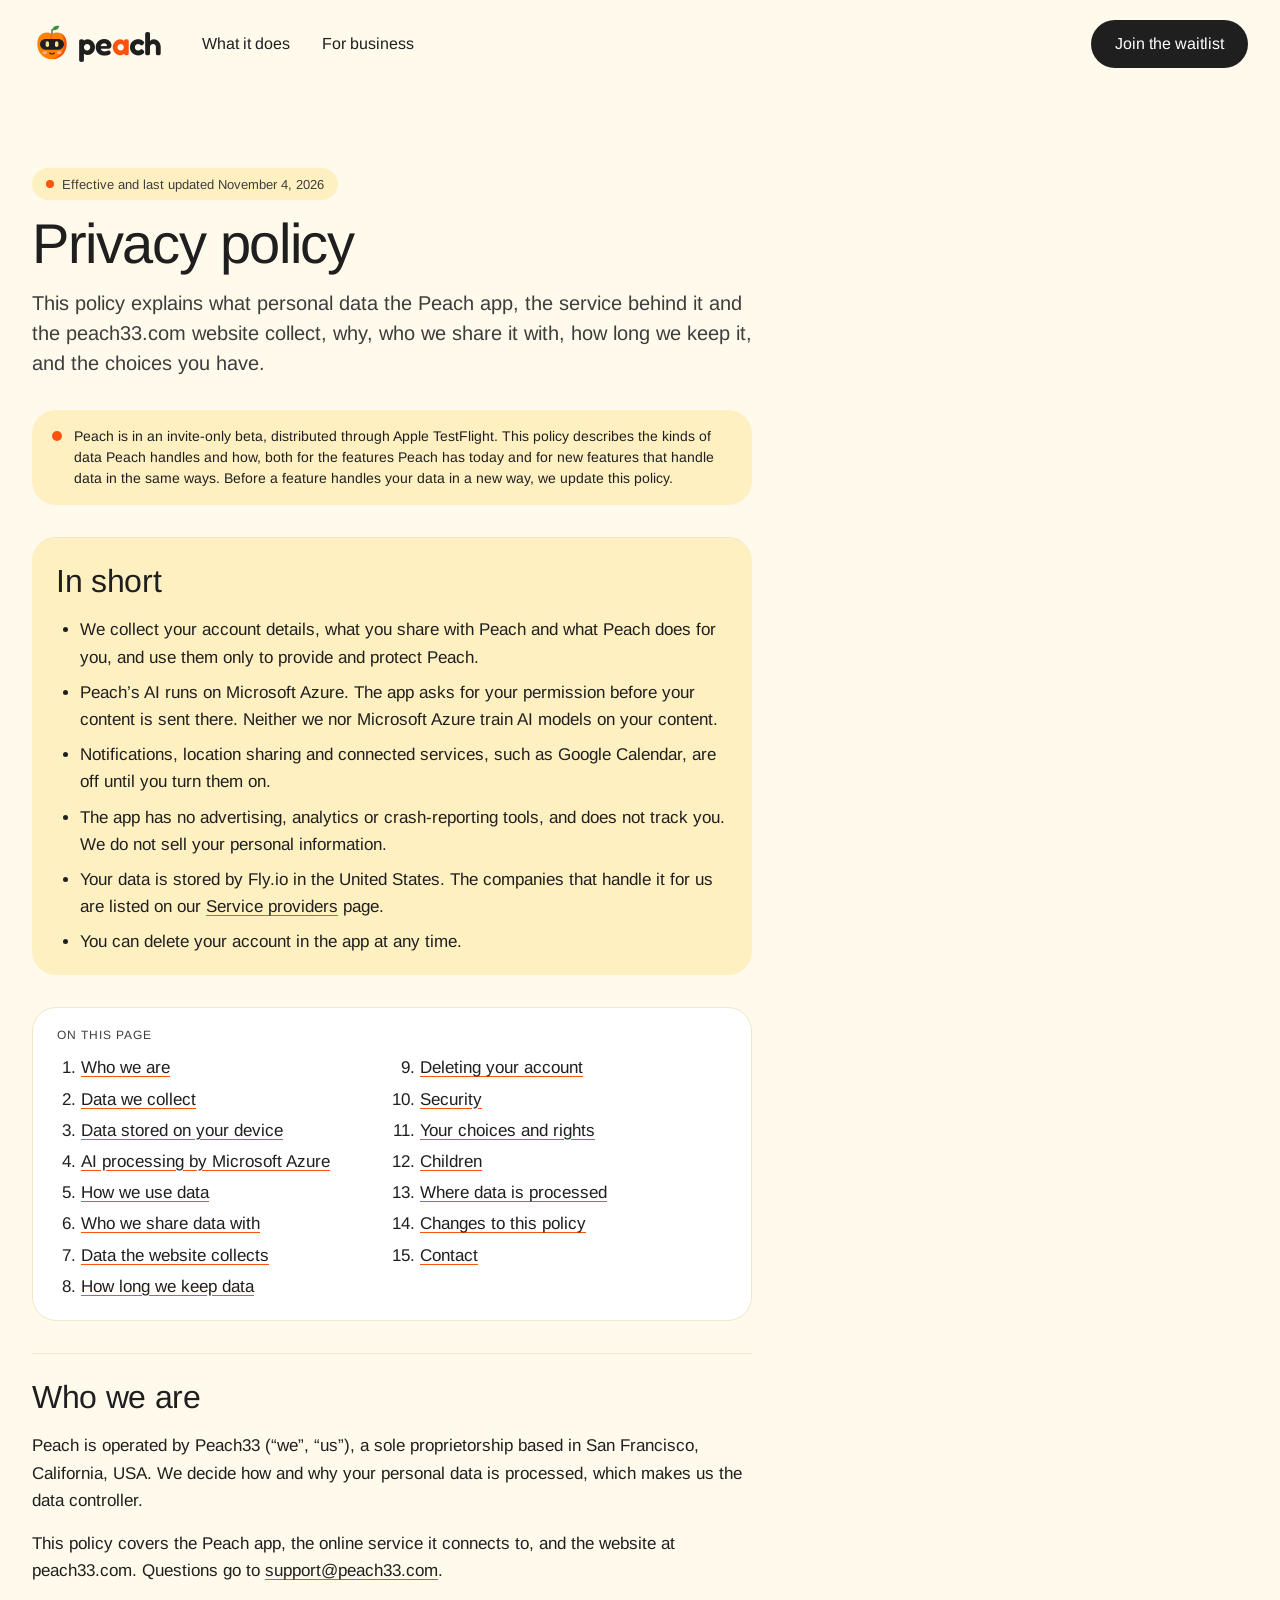
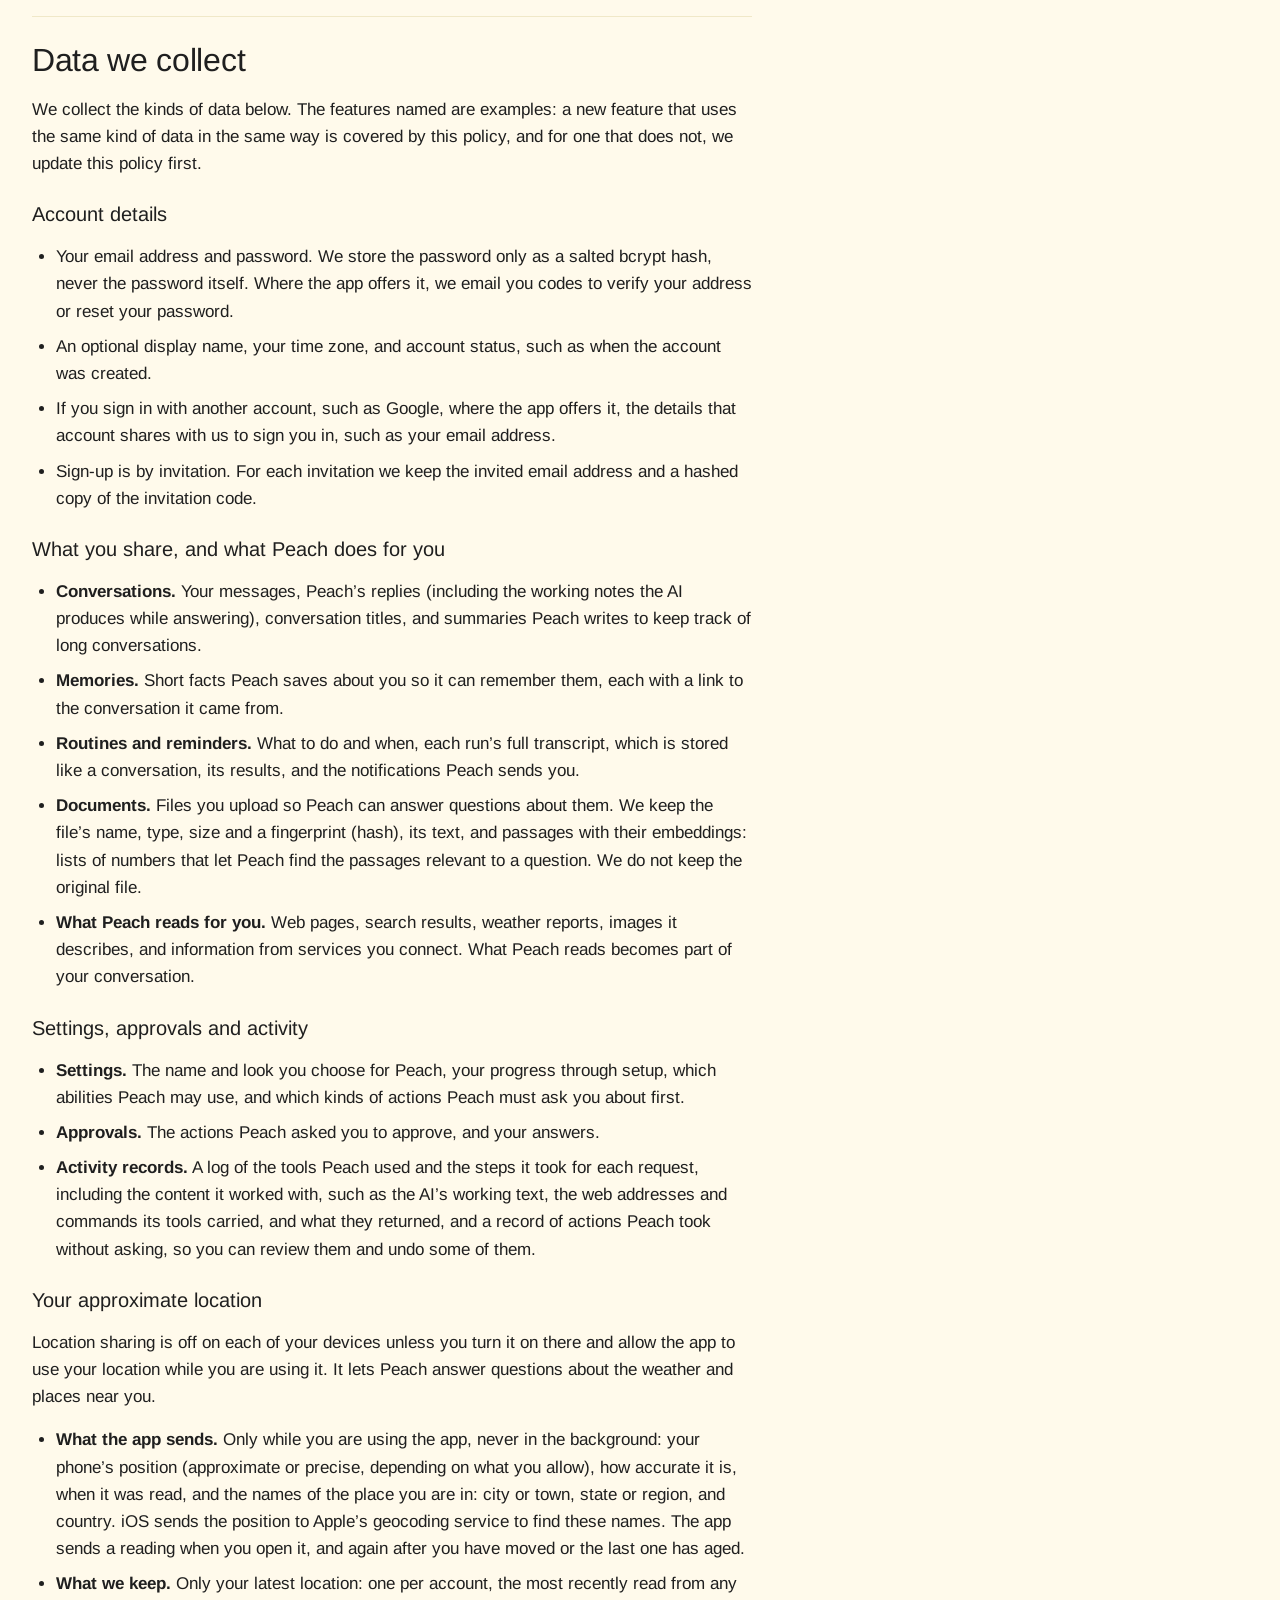
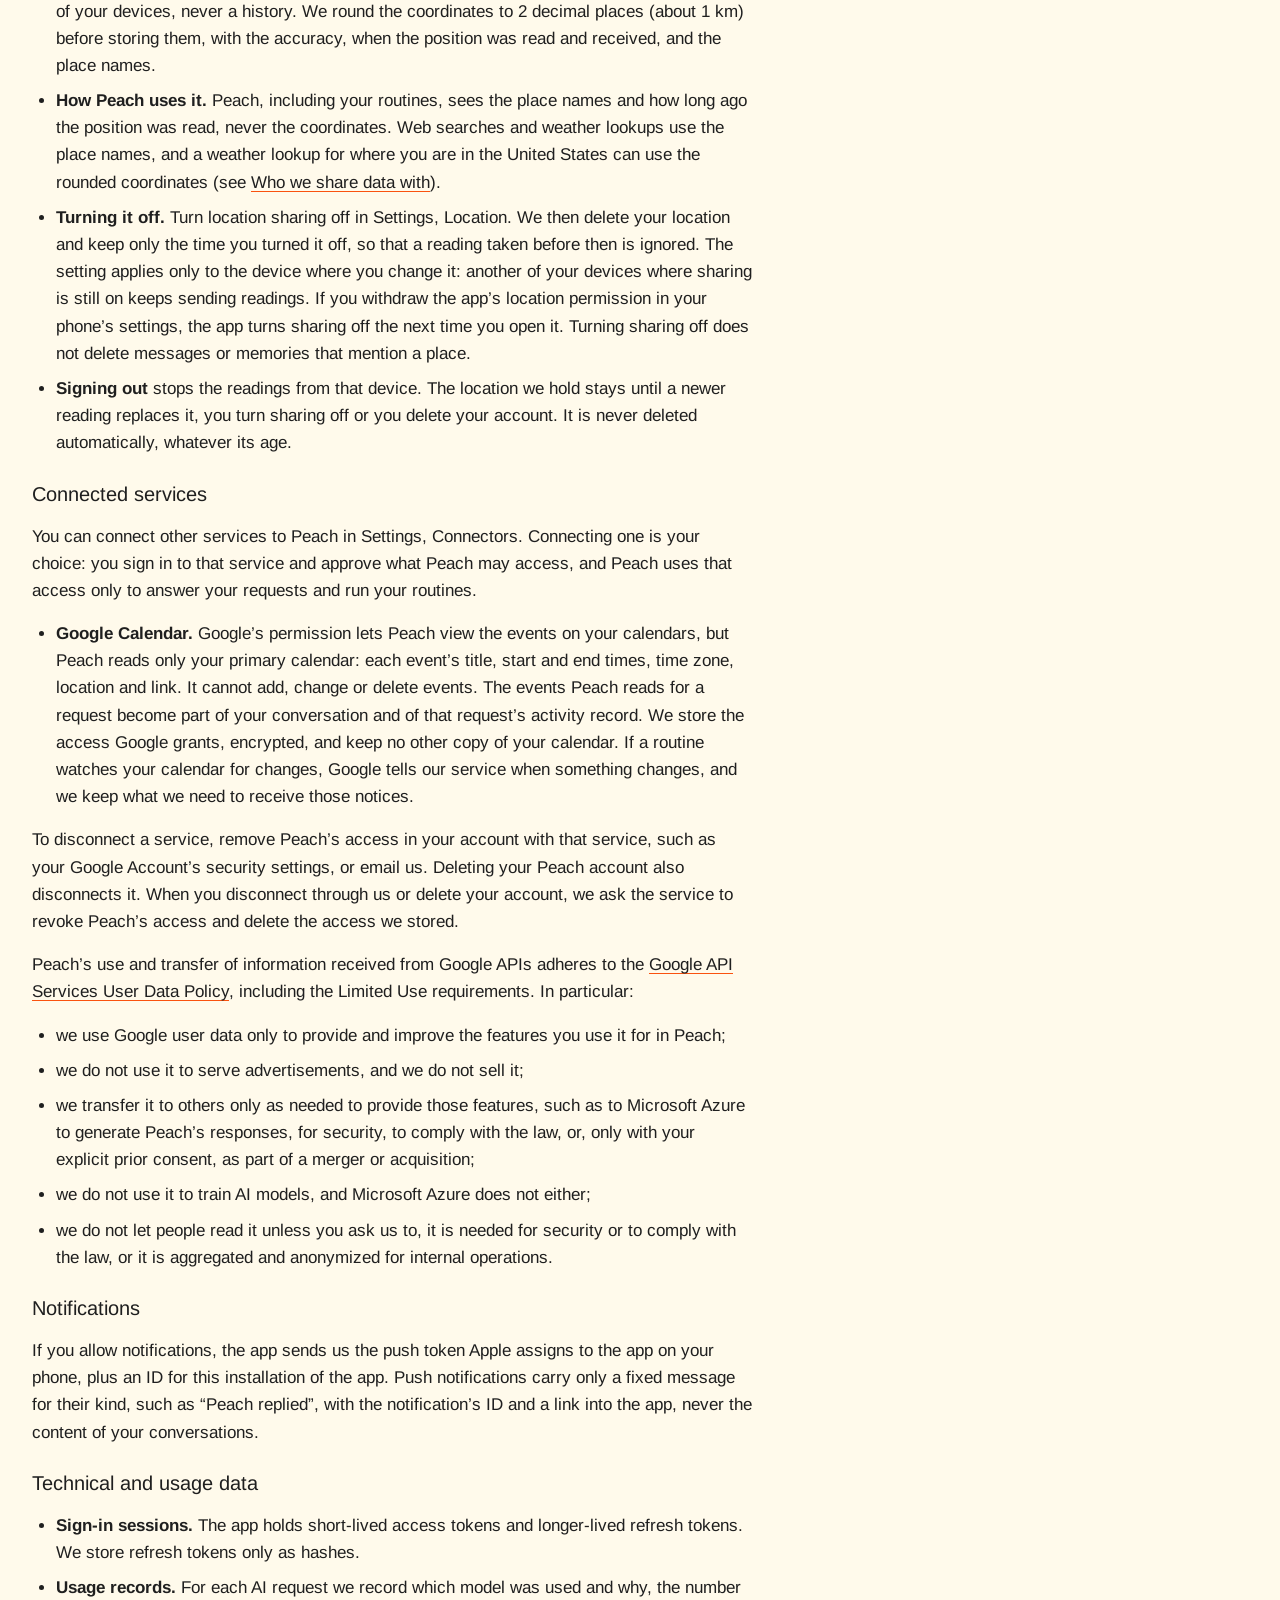
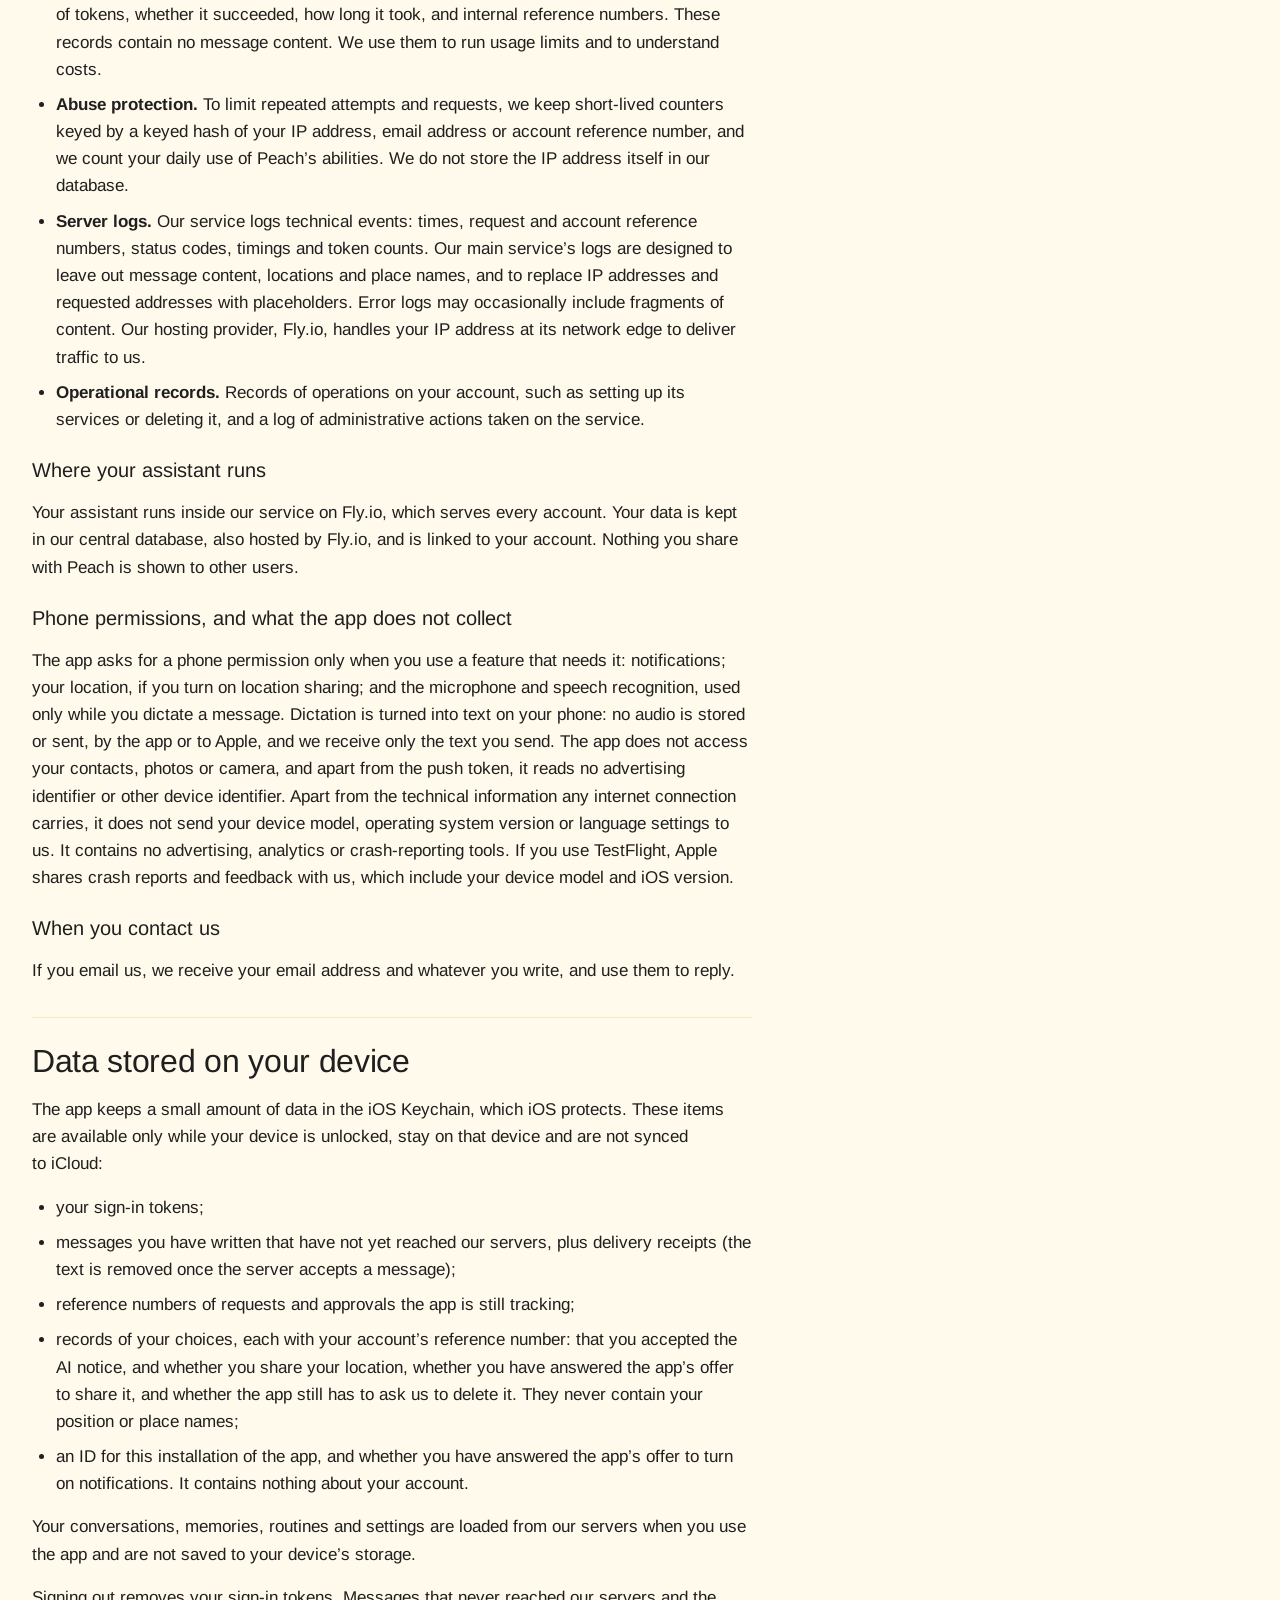
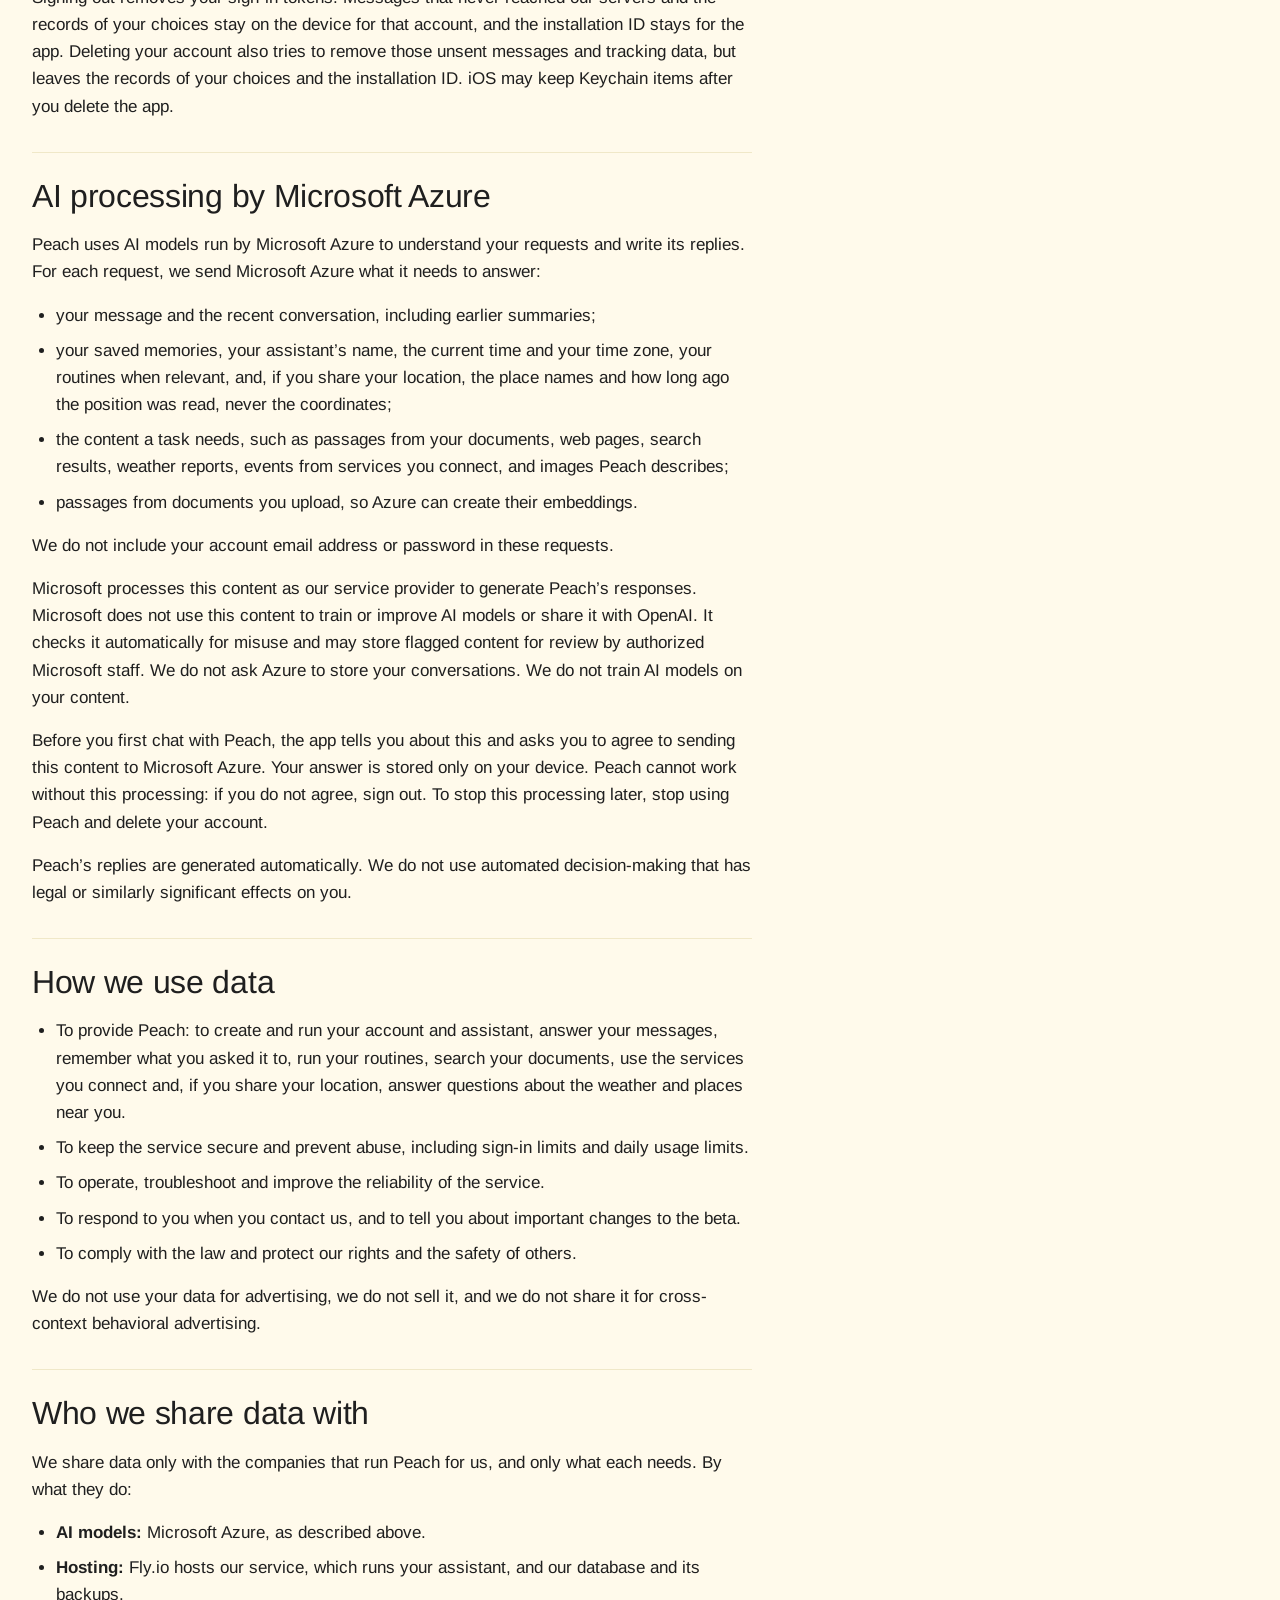
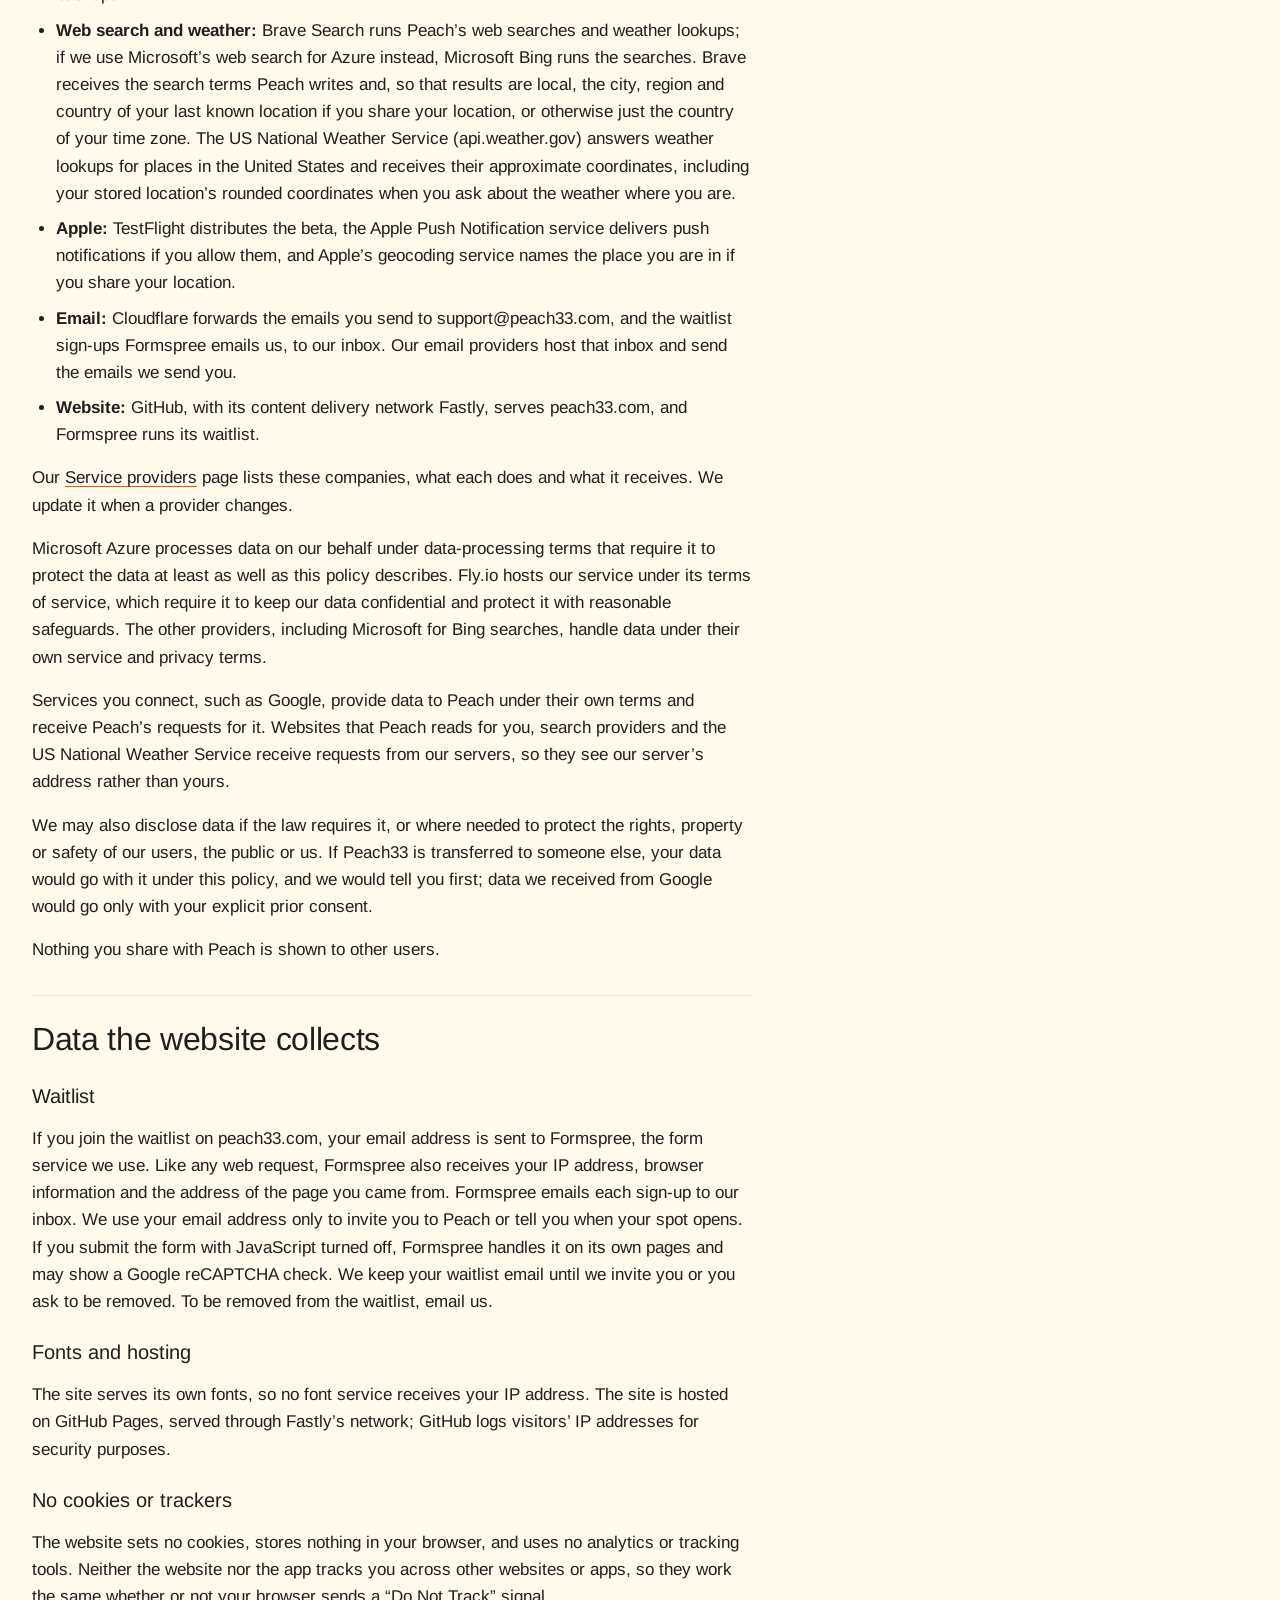
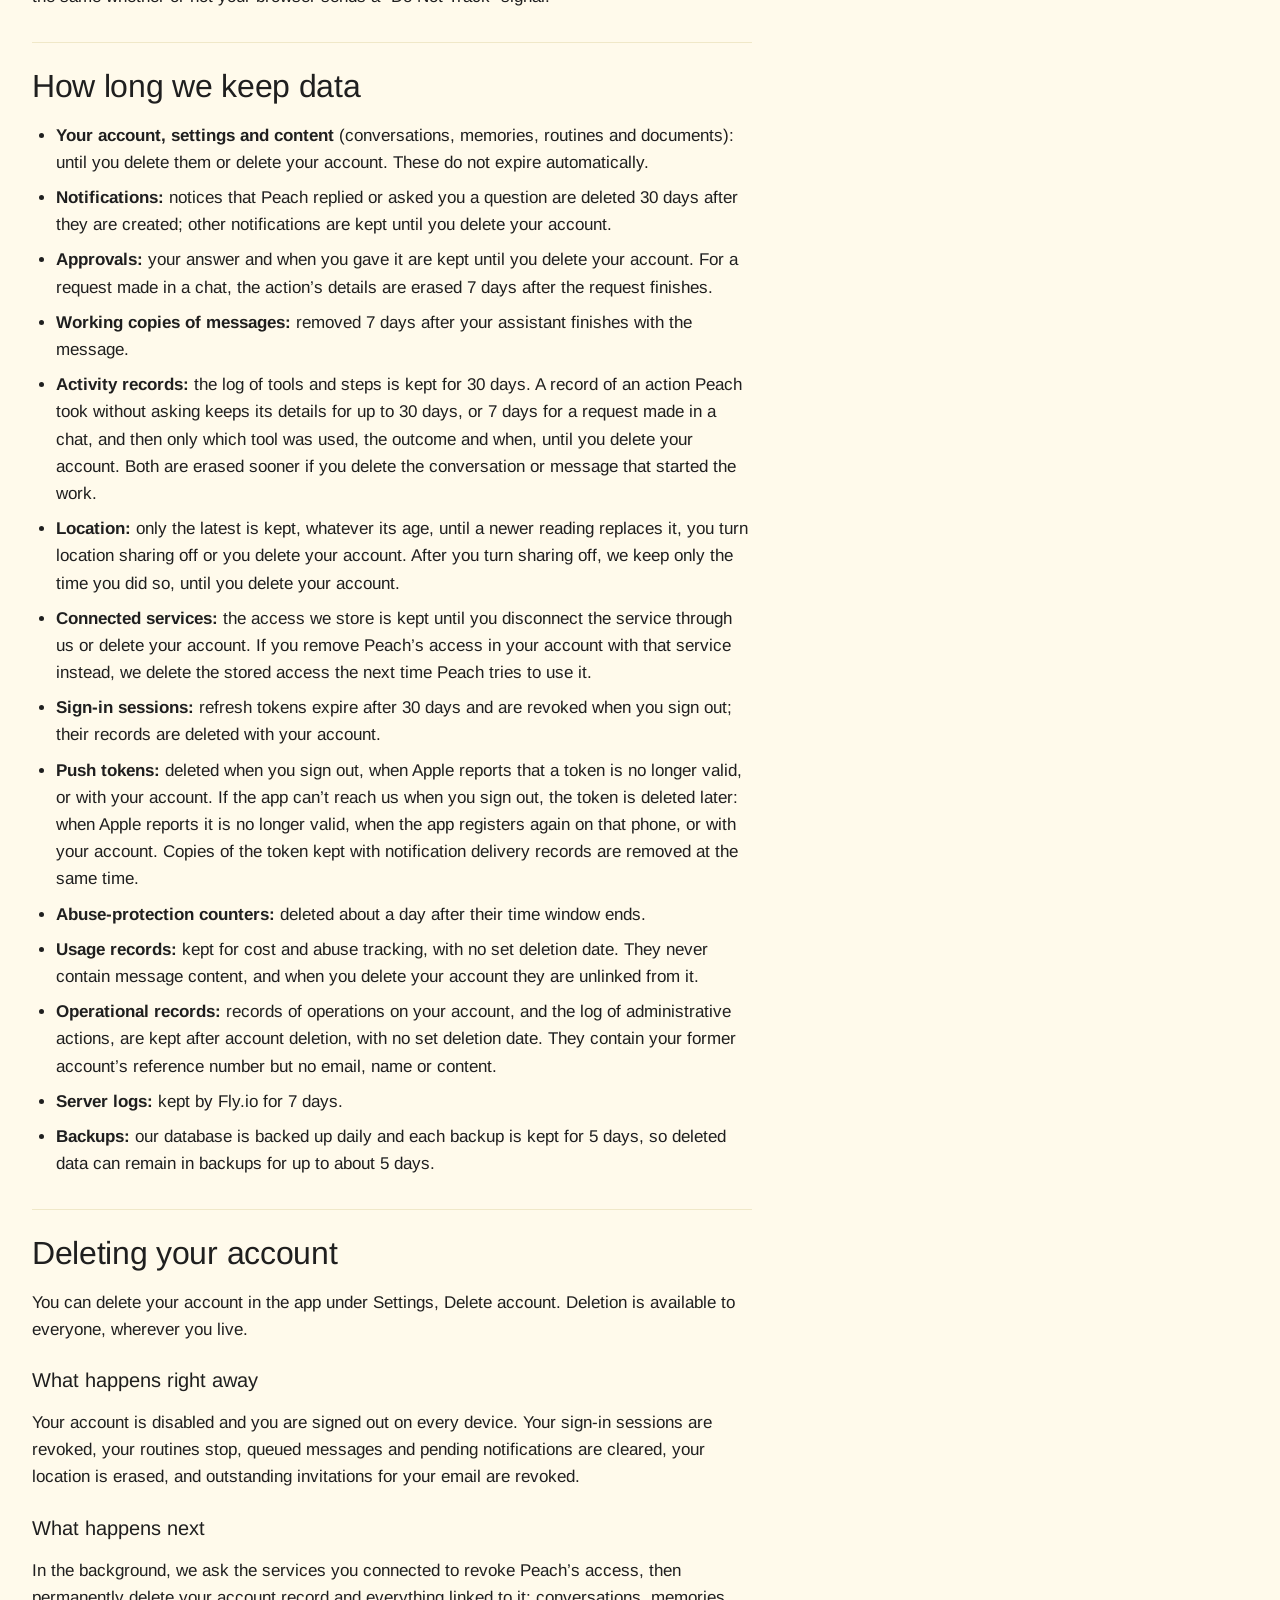
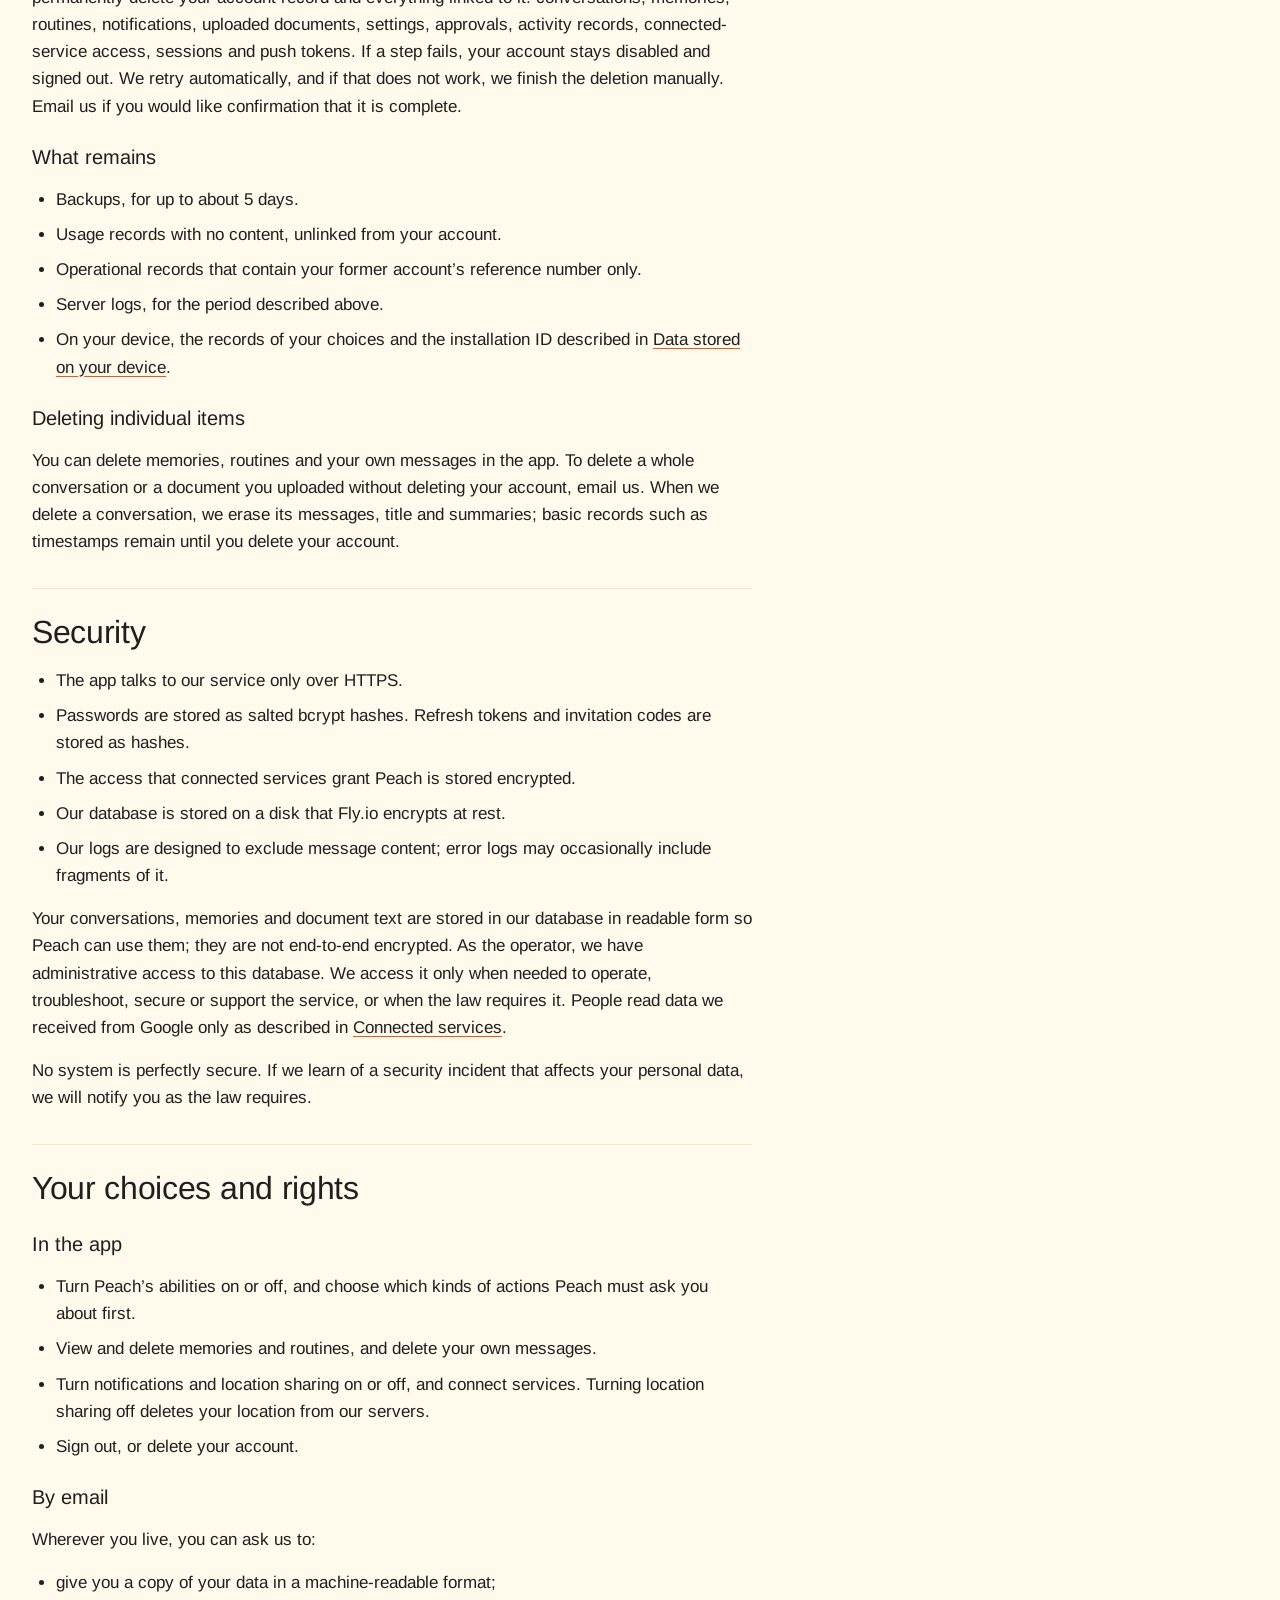
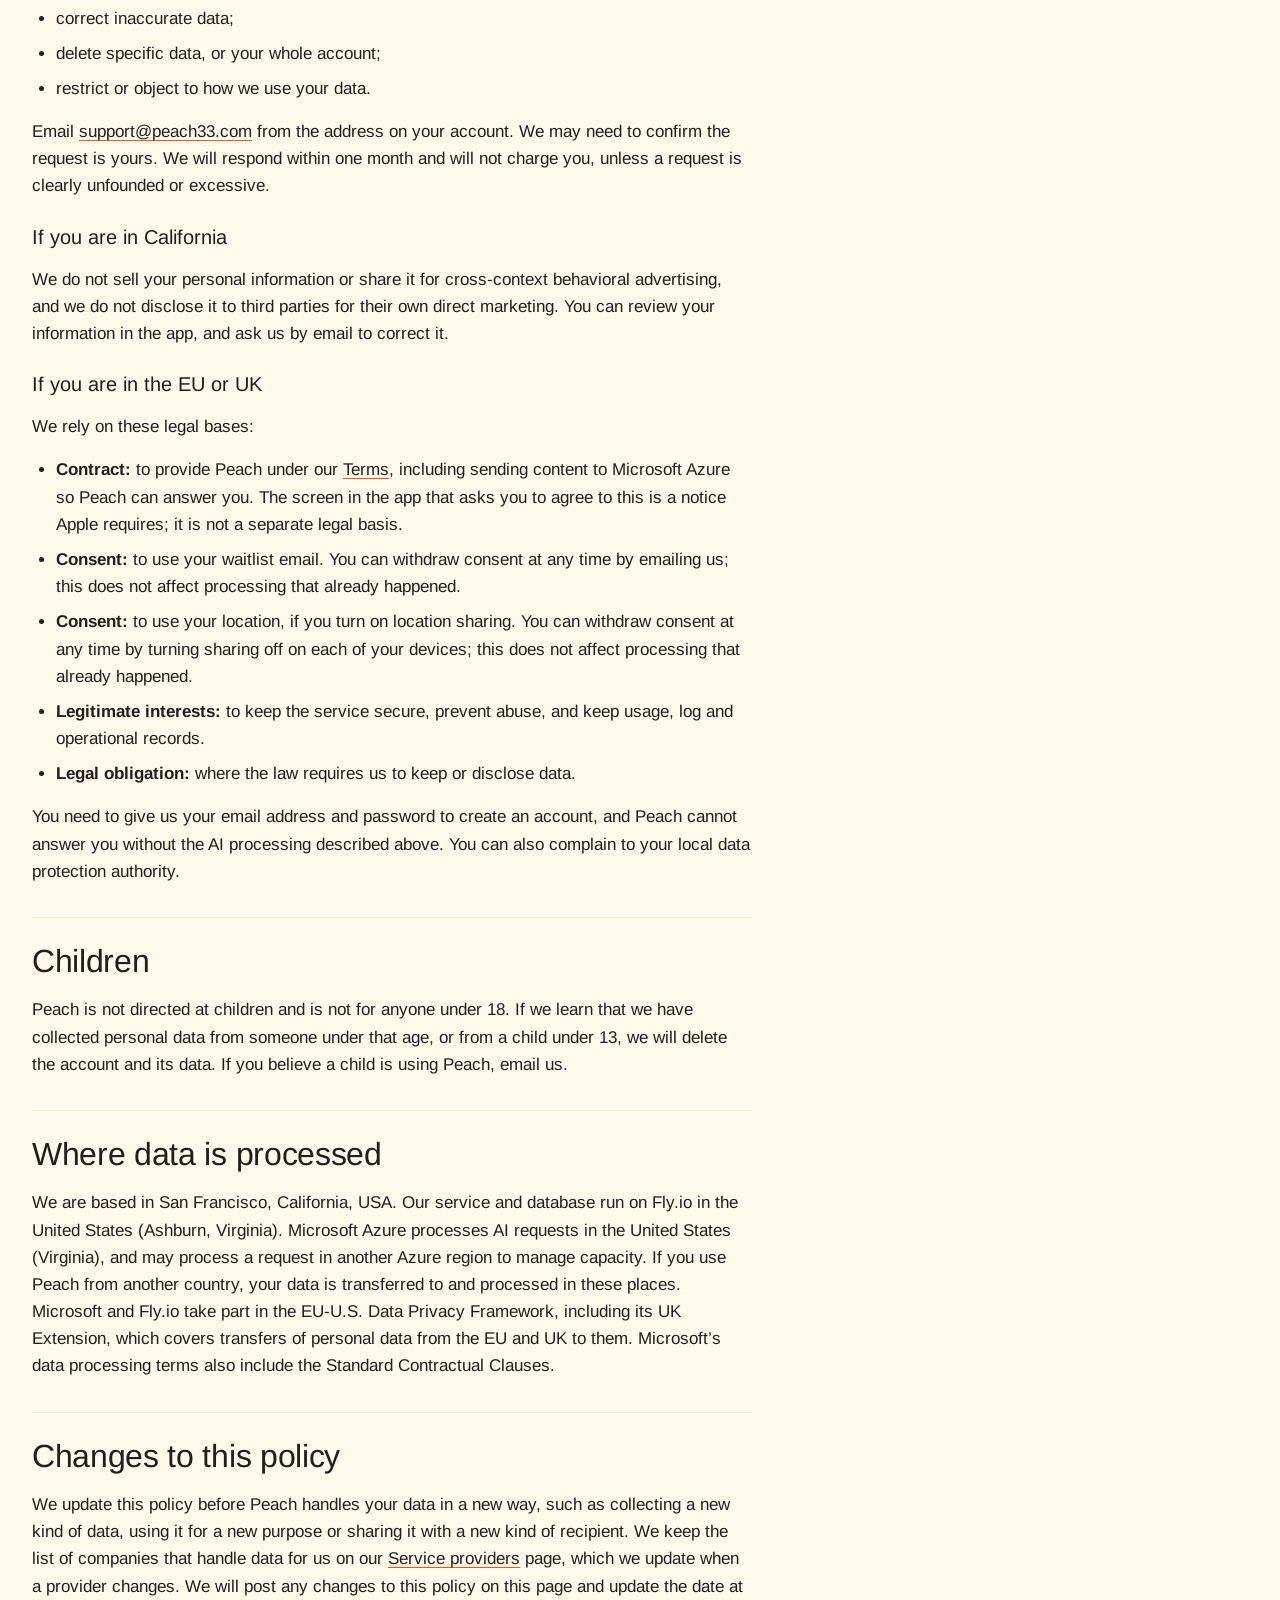
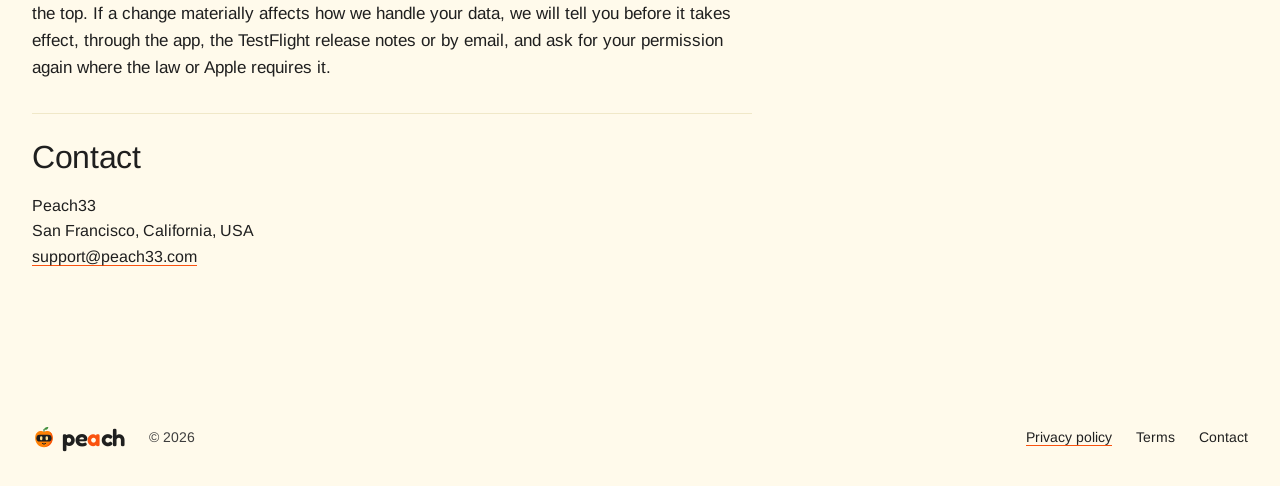
==== commit d84575f0: "Merge the privacy policy, terms and providers page into main (#149) Brings in add-privacy-terms (pri" ====
--- a/privacy.html
+++ b/privacy.html
@@ -45,8 +45,7 @@
 
       <nav id="section-nav" class="section-nav" aria-label="Main navigation">
         <a href="/#does">What it does</a>
-        <a href="/privacy" aria-current="page">Privacy</a>
-        <a href="/#faq">FAQ</a>
+        <a href="/#business">For business</a>
       </nav>
 
       <a class="button nav-cta" href="/#waitlist" aria-label="Join the waitlist">
--- a/styles.css
+++ b/styles.css
@@ -695,9 +695,6 @@
 
 .site-footer { color: var(--muted); font-size: var(--text-sm); }
 .footer-inner { display: flex; flex-wrap: wrap; align-items: center; gap: var(--space-1) var(--space-3); padding-block: var(--space-6) var(--space-8); }
-.footer-brand { display: inline-flex; align-items: center; gap: 6px; color: var(--fg); }
-.footer-brand img { width: 24px; height: 24px; }
-.footer-brand .wordmark { font-size: 24px; }
 .footer-links { display: flex; flex-wrap: wrap; gap: 0 var(--space-5); width: 100%; color: var(--fg); }
 .footer-links a { display: flex; align-items: center; min-height: var(--tap-target); }
 .footer-links a[aria-current="page"] { text-decoration: underline; text-decoration-color: var(--accent); text-underline-offset: 3px; }
@@ -735,6 +732,46 @@
 .legal address { font-style: normal; line-height: 1.6; }
 .legal li > span:first-child { font-weight: 700; }
 .legal-article a { overflow-wrap: anywhere; text-decoration: underline; text-decoration-color: var(--accent); text-underline-offset: 3px; }
+.footer-brand { display: inline-flex; align-items: center; gap: 6px; color: var(--fg); }
+.footer-brand img { width: 24px; height: 24px; }
+.footer-brand .wordmark { font-size: 24px; }
+.footer-links { display: flex; flex-wrap: wrap; gap: 0 var(--space-5); width: 100%; color: var(--fg); }
+.footer-links a { display: flex; align-items: center; min-height: var(--tap-target); }
+.footer-links a[aria-current="page"] { text-decoration: underline; text-decoration-color: var(--accent); text-underline-offset: 3px; }
+
+/* ---------- Legal pages ---------- */
+
+.legal { padding-block: var(--space-8) var(--section-space); }
+.legal-article { display: flex; flex-direction: column; gap: var(--space-8); max-width: 720px; }
+.legal-header { display: flex; flex-direction: column; gap: var(--space-4); }
+.legal h1 { font-size: var(--h2-size); line-height: 1; letter-spacing: var(--tracking-display); }
+.legal-intro { color: var(--muted); font-size: var(--lead-size); line-height: var(--lead-leading); }
+
+.legal-notice {
+  display: flex;
+  gap: var(--space-3);
+  padding: var(--space-4) var(--space-5);
+  border-radius: var(--corner-card);
+  background: var(--surface);
+  font-size: var(--text-sm);
+  line-height: 1.5;
+}
+
+.legal-notice::before { content: ""; flex-shrink: 0; width: 10px; height: 10px; margin-top: 5px; border-radius: 50%; background: var(--accent); }
+.legal-summary { padding: var(--space-5) var(--space-6); border: 0; border-radius: var(--corner-card); background: var(--surface); }
+.legal-toc { display: flex; flex-direction: column; gap: var(--space-3); padding: var(--space-5) var(--space-6); border: var(--line) solid var(--border); border-radius: var(--corner-card); background: var(--white); }
+.legal .legal-toc h2 { color: var(--muted); font-size: var(--text-xs); line-height: normal; letter-spacing: 0.08em; text-transform: uppercase; }
+.legal-section { display: flex; flex-direction: column; gap: var(--space-4); padding-top: var(--space-6); border-top: var(--line) solid var(--border); }
+.legal h2 { font-size: 26px; line-height: 1.2; letter-spacing: -0.01em; }
+.legal h3 { padding-top: var(--space-2); font-size: 18px; line-height: 1.3; }
+.legal-section p, .legal li { font-size: var(--text-base); line-height: 1.6; }
+.legal ul, .legal ol { display: flex; flex-direction: column; gap: var(--space-2); margin: 0; padding-left: var(--space-6); }
+.legal ul { list-style: disc; }
+.legal ol { list-style: decimal; }
+.legal-toc ol { gap: var(--space-1); }
+.legal address { font-style: normal; line-height: 1.6; }
+.legal li > span:first-child { font-weight: 700; }
+.legal-article a { overflow-wrap: anywhere; text-decoration: underline; text-decoration-color: var(--accent); text-underline-offset: 3px; }
 
 /* ---------- Tablet ---------- */
 
@@ -785,6 +822,16 @@
 /* ---------- Desktop ---------- */
 
 @media (min-width: 1024px) {
+  .footer-links { width: auto; margin-left: auto; gap: var(--space-6); }
+
+  .legal { padding-block: var(--section-y-desktop) var(--section-space); }
+  .legal h1 { font-size: var(--text-3xl); }
+  .legal h2 { font-size: var(--text-xl); }
+  .legal h3 { font-size: 20px; }
+  .legal-section p, .legal li { font-size: 17px; }
+  .legal-toc ol { display: block; columns: 2; column-gap: var(--space-8); }
+  .legal-toc li { margin-bottom: var(--space-1); }
+
   :root {
     --header-height: 88px;
     --panel-gutter: var(--space-6);
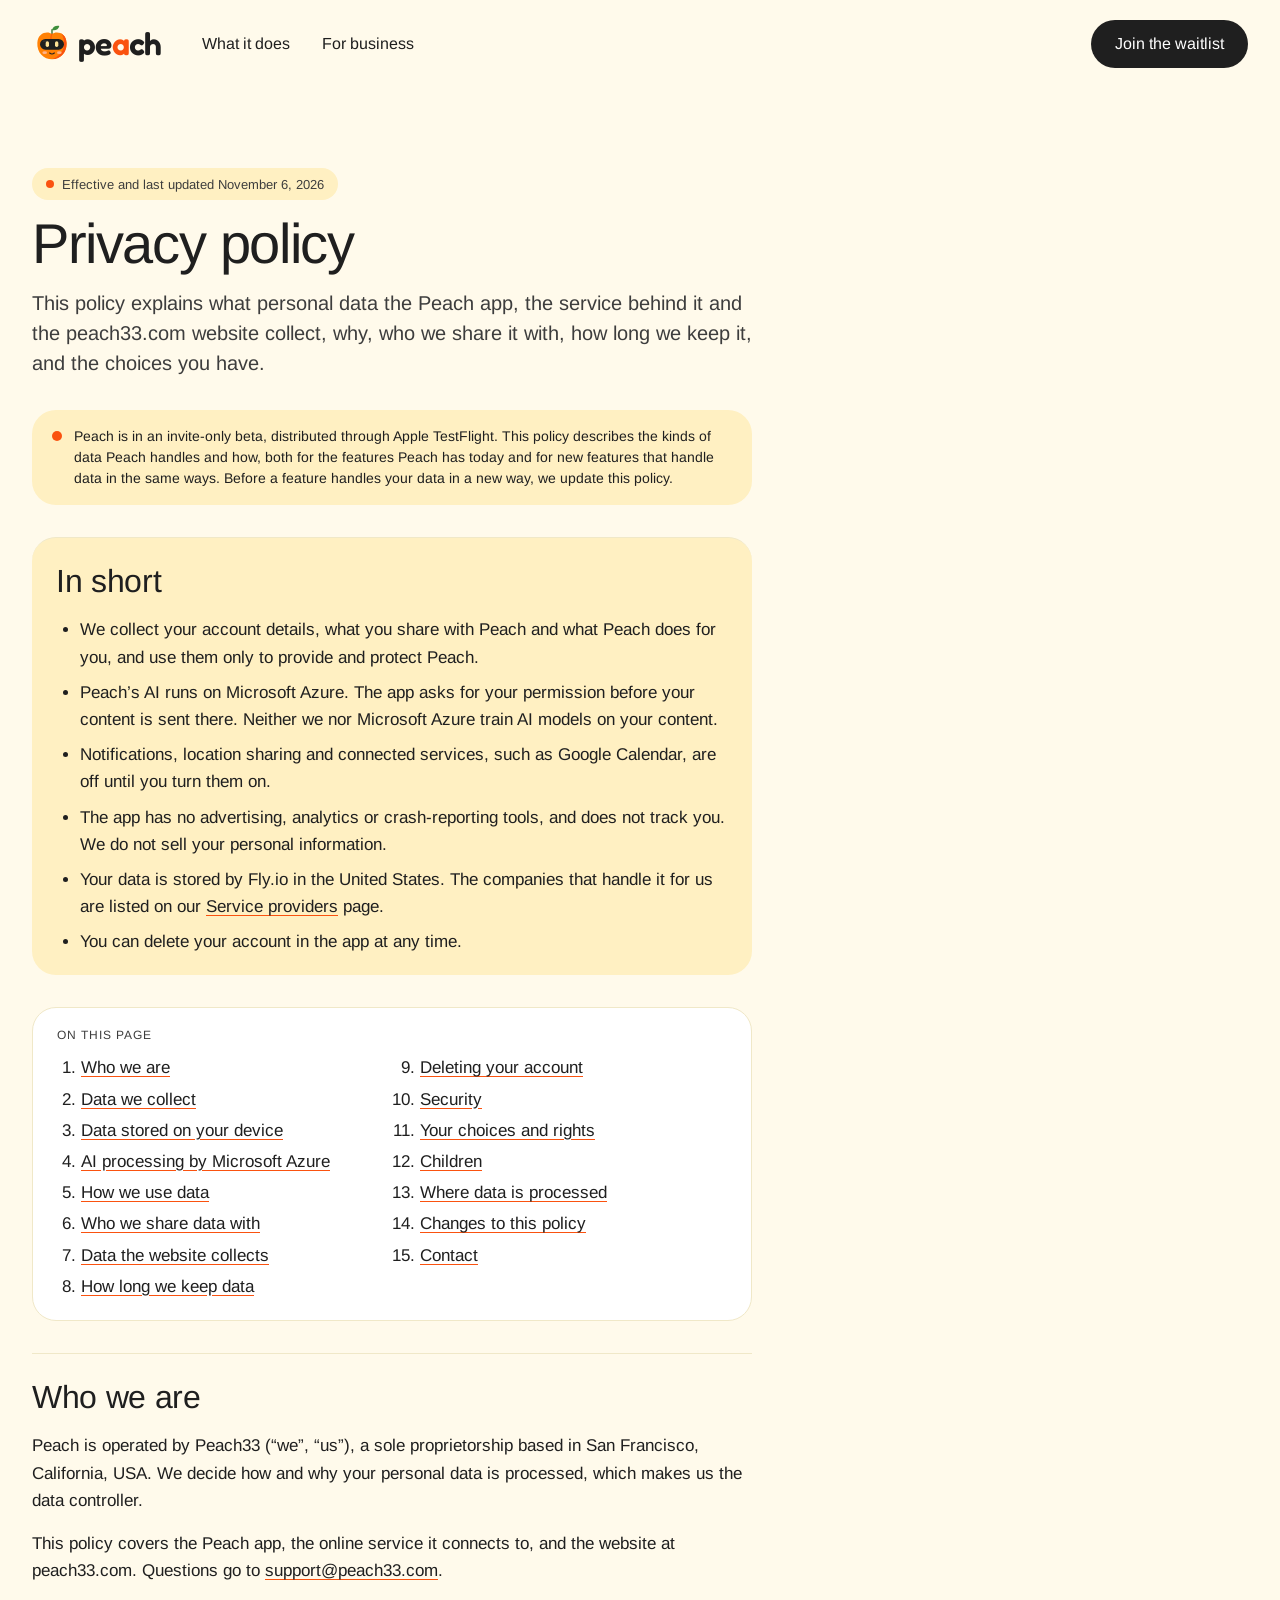
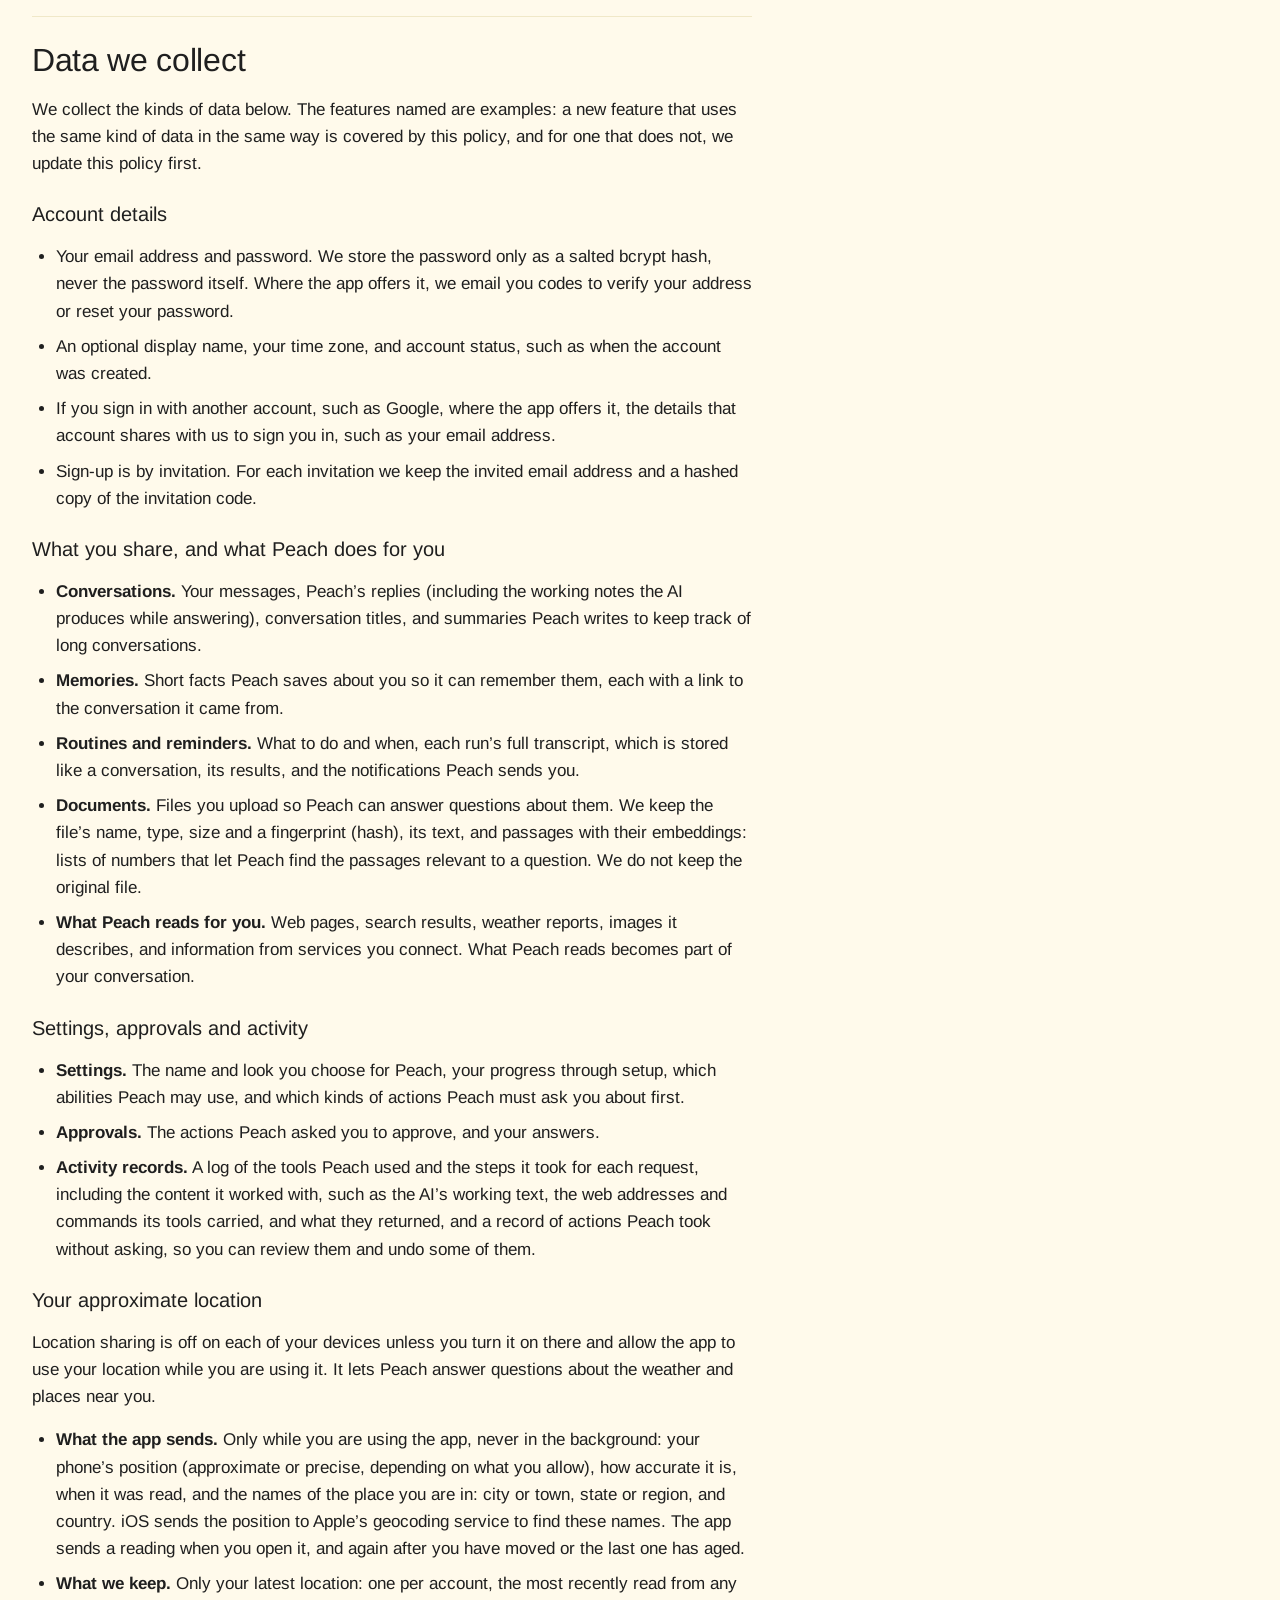
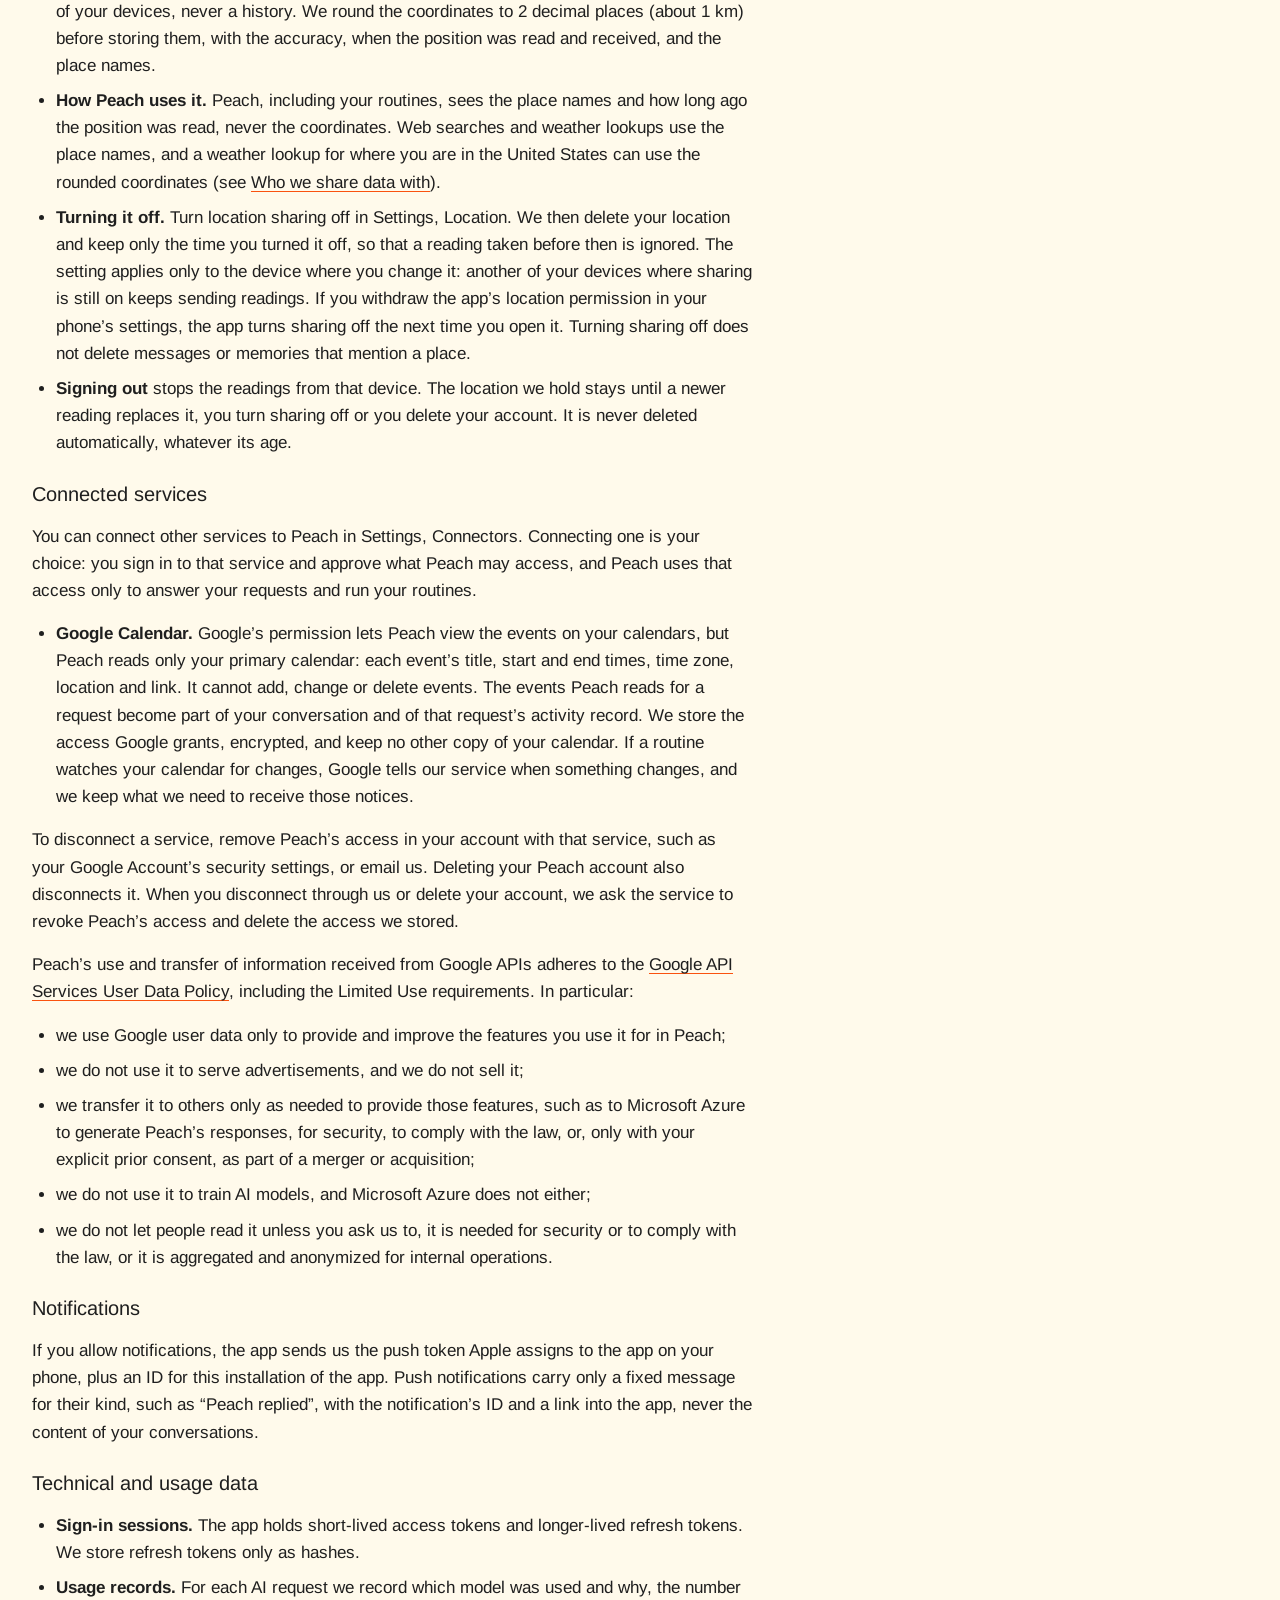
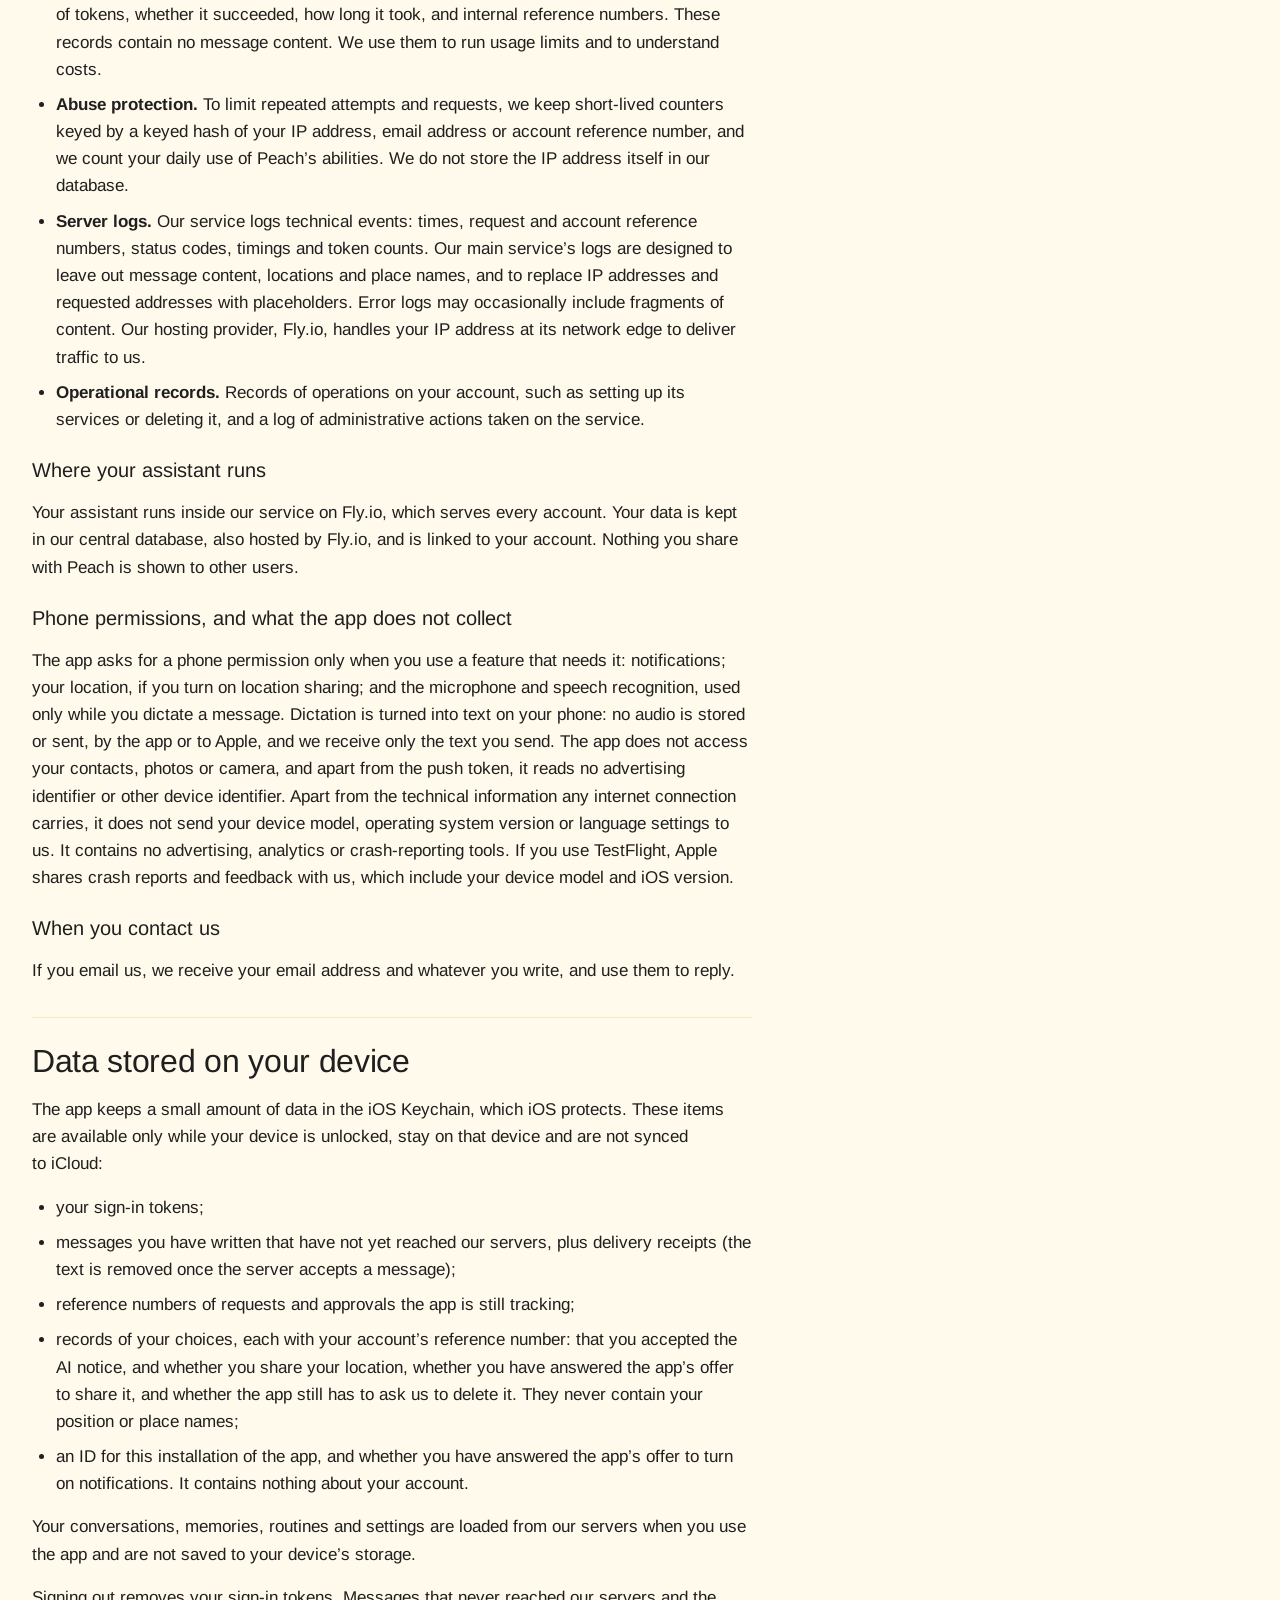
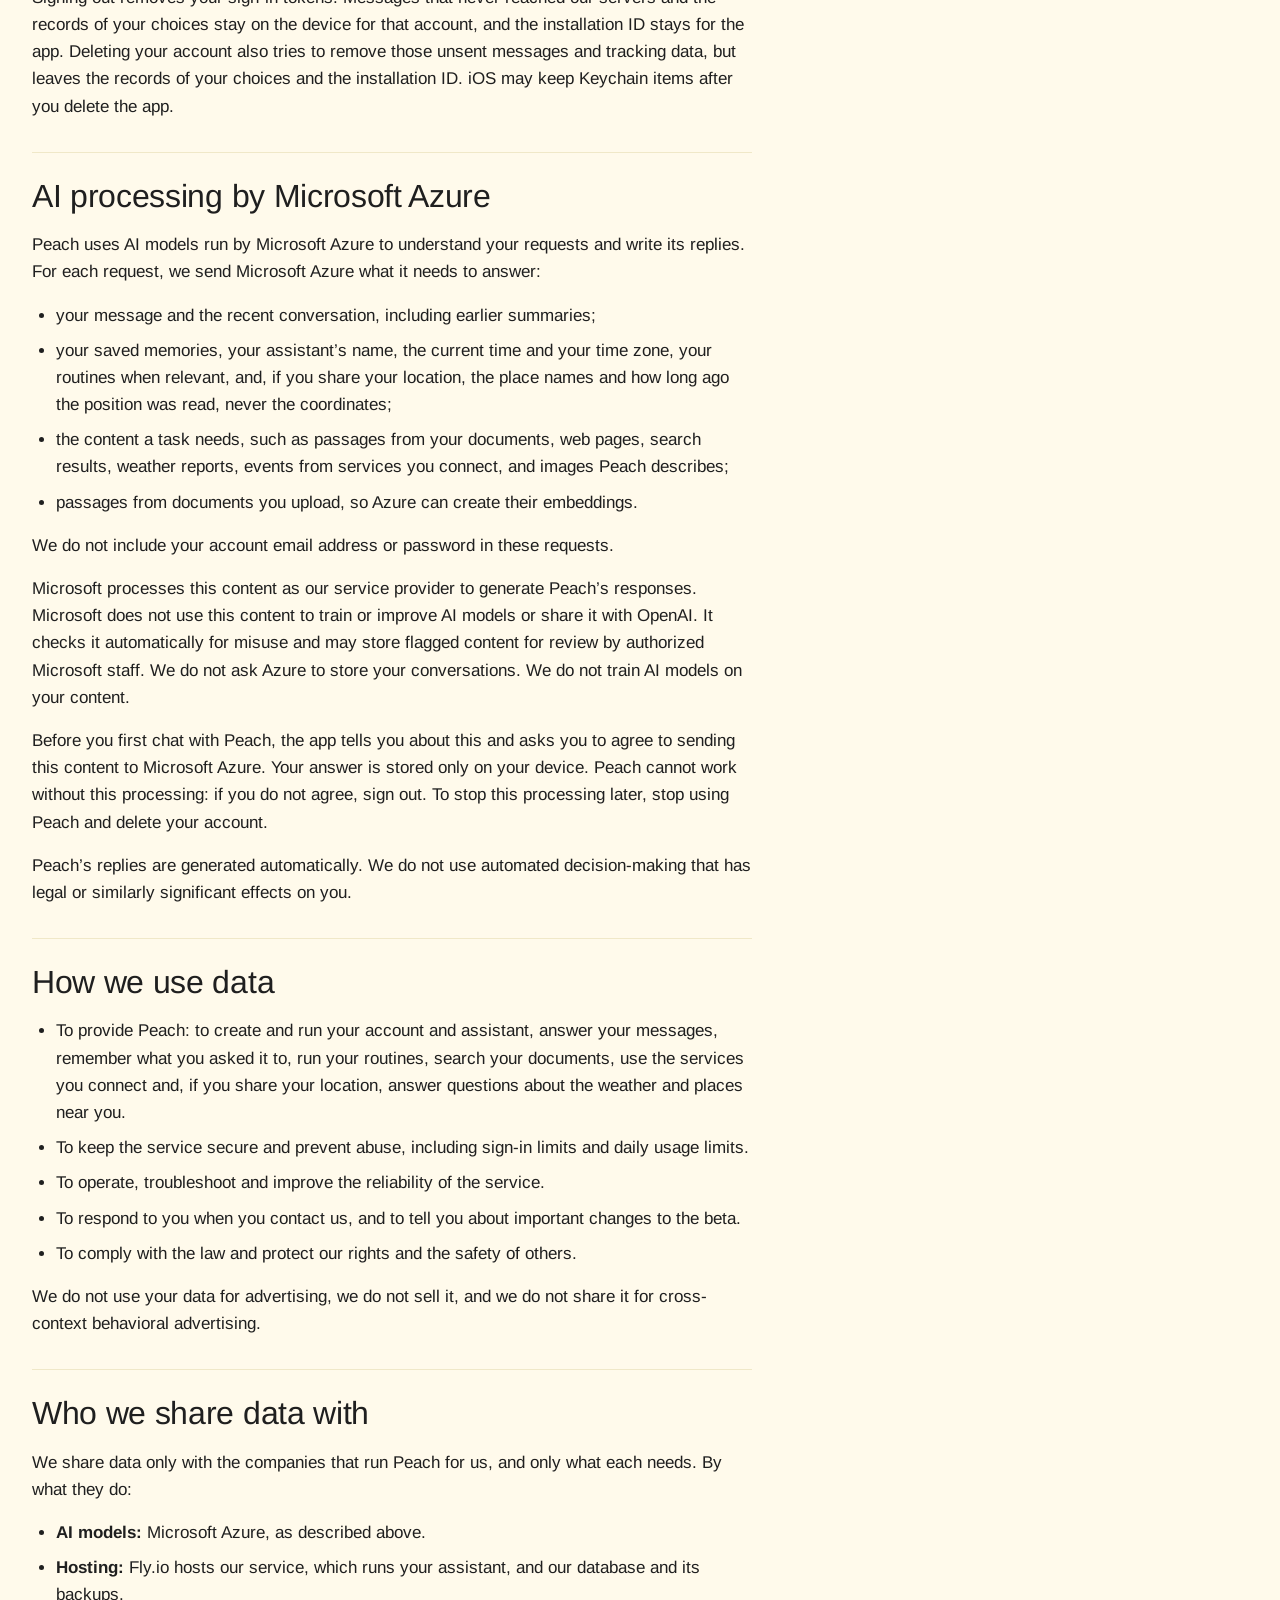
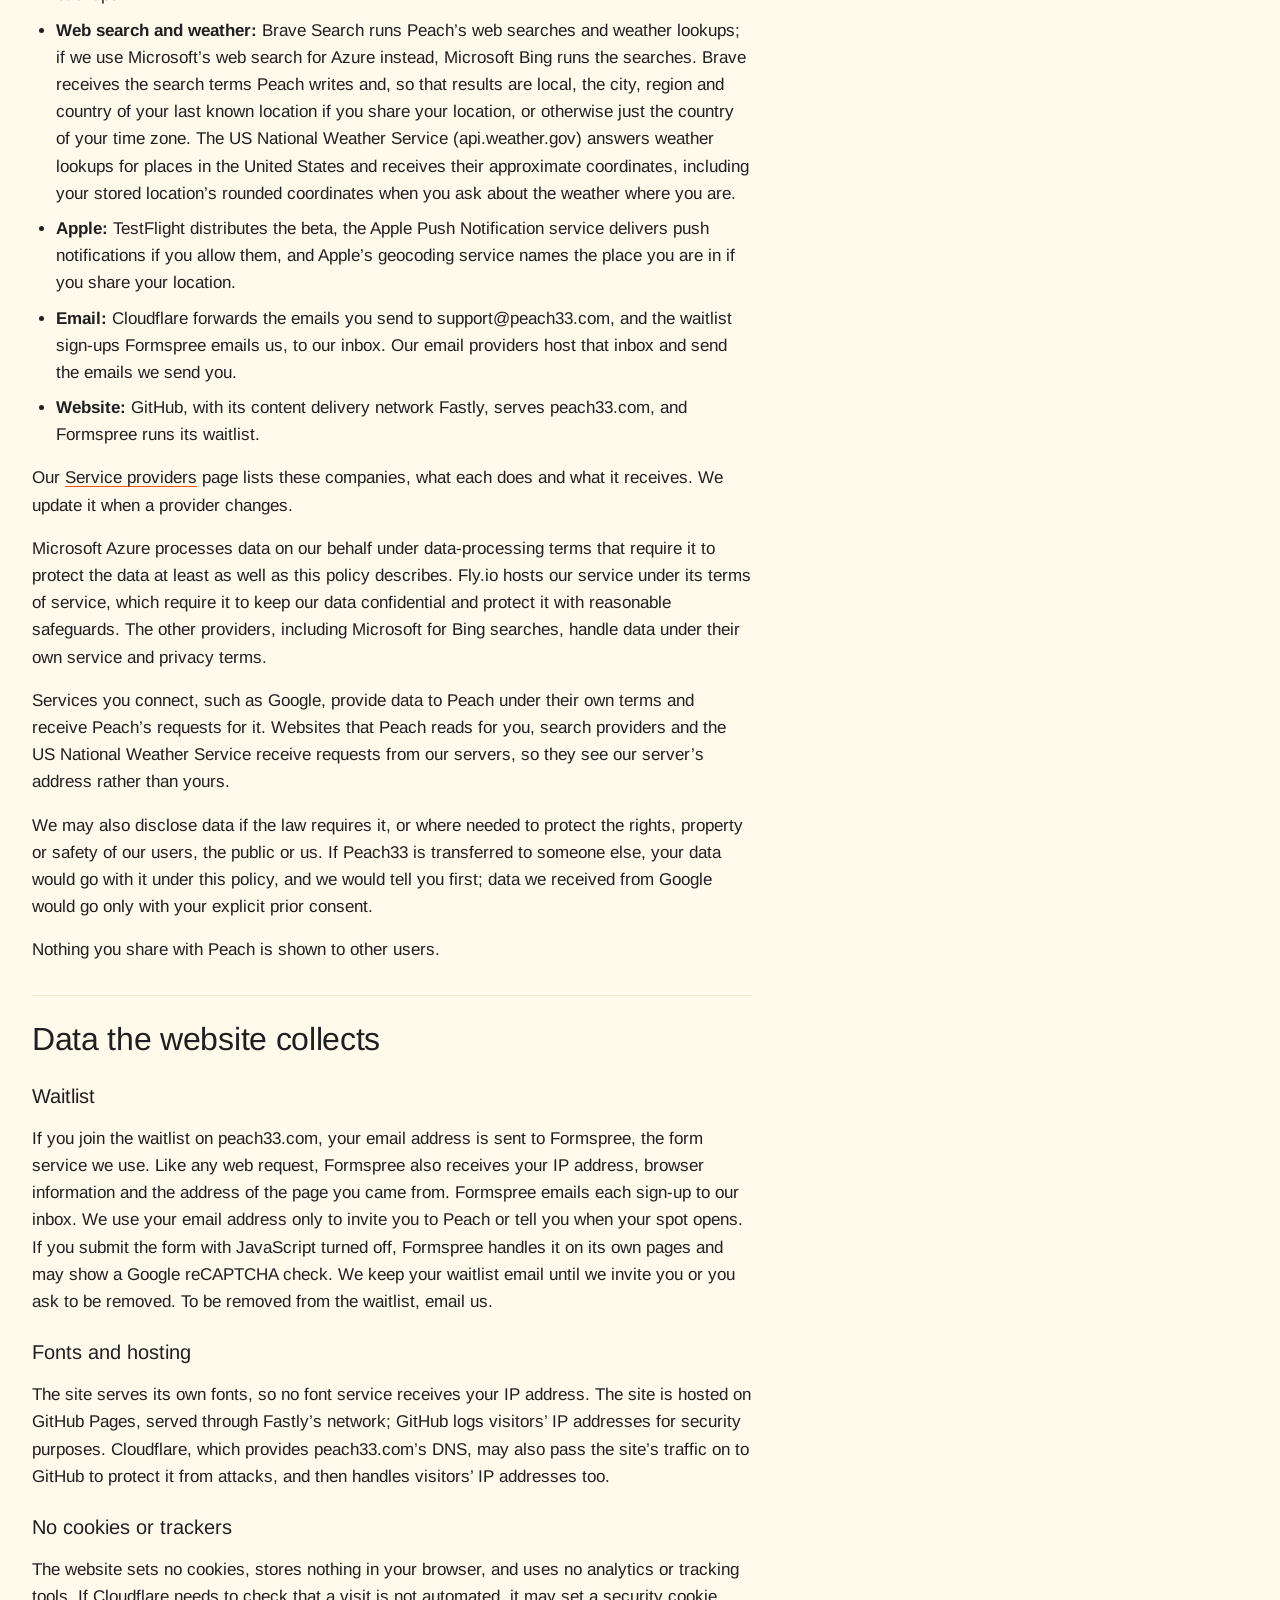
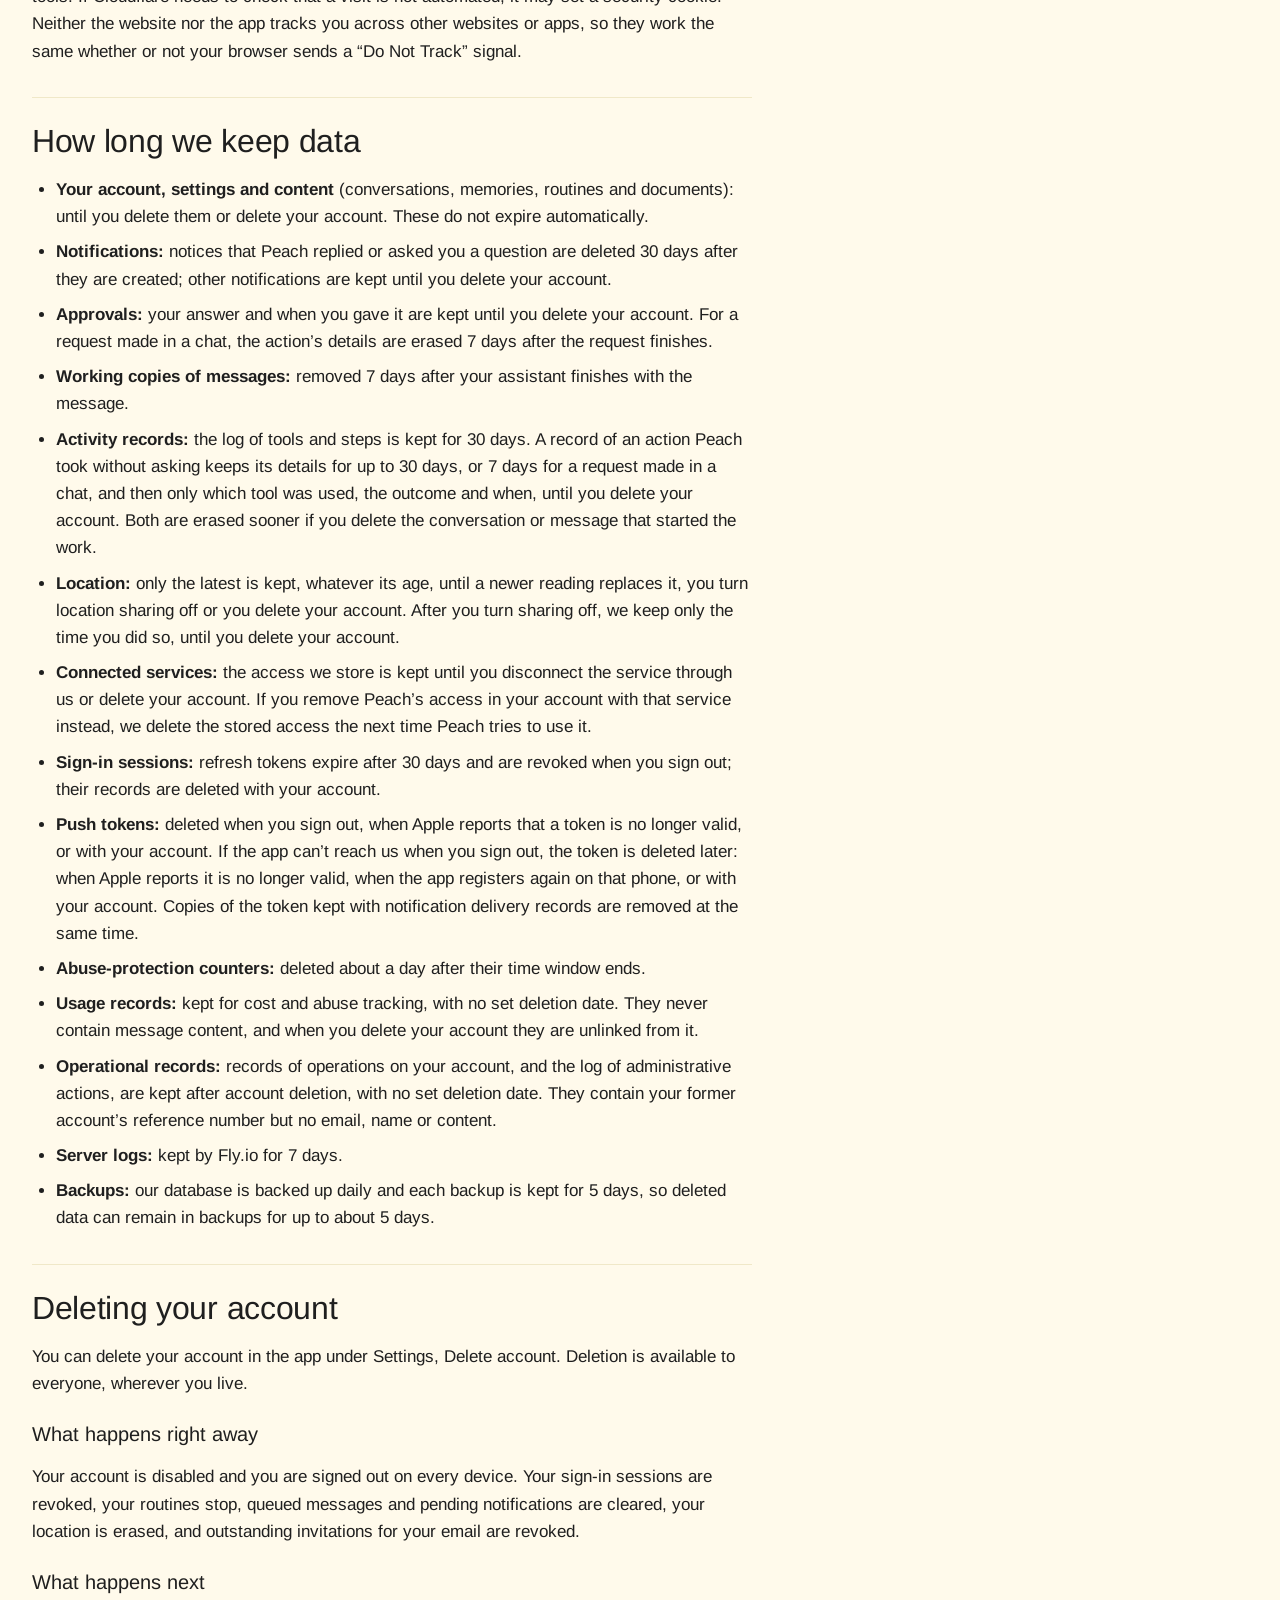
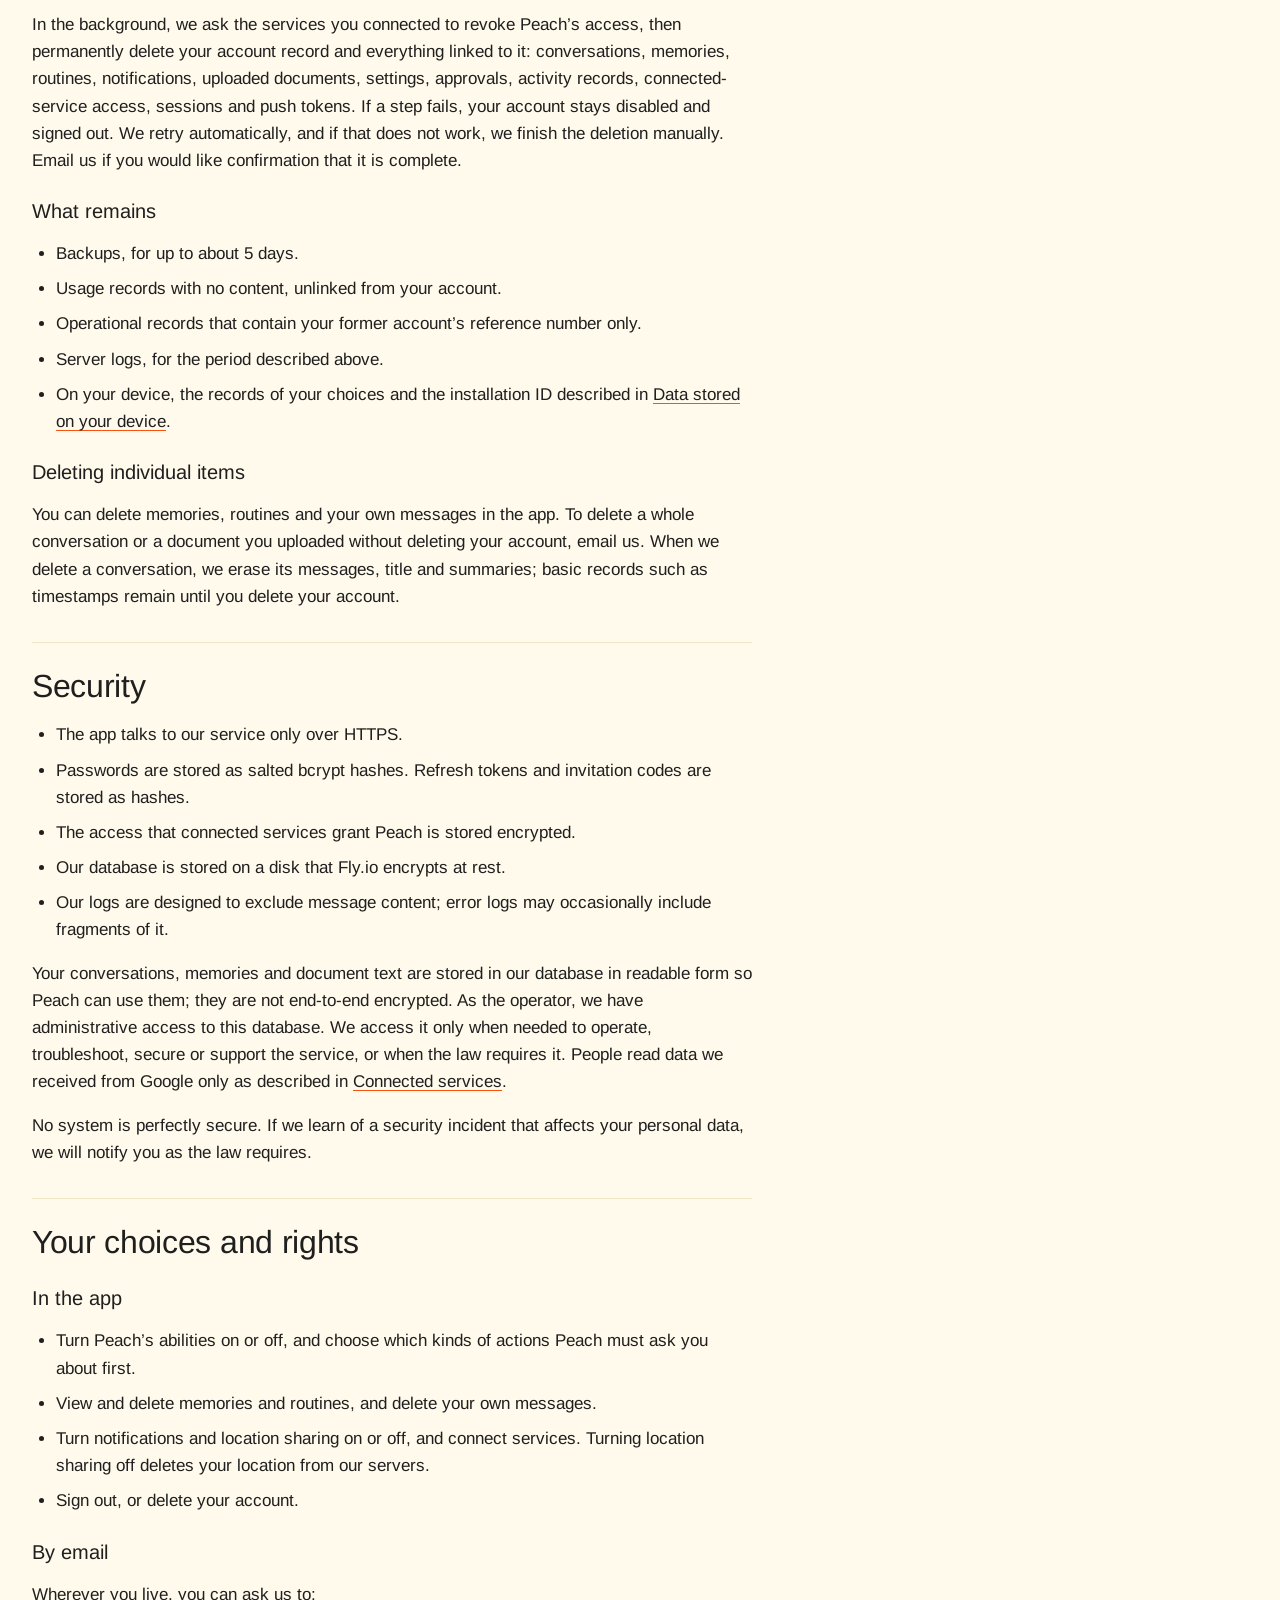
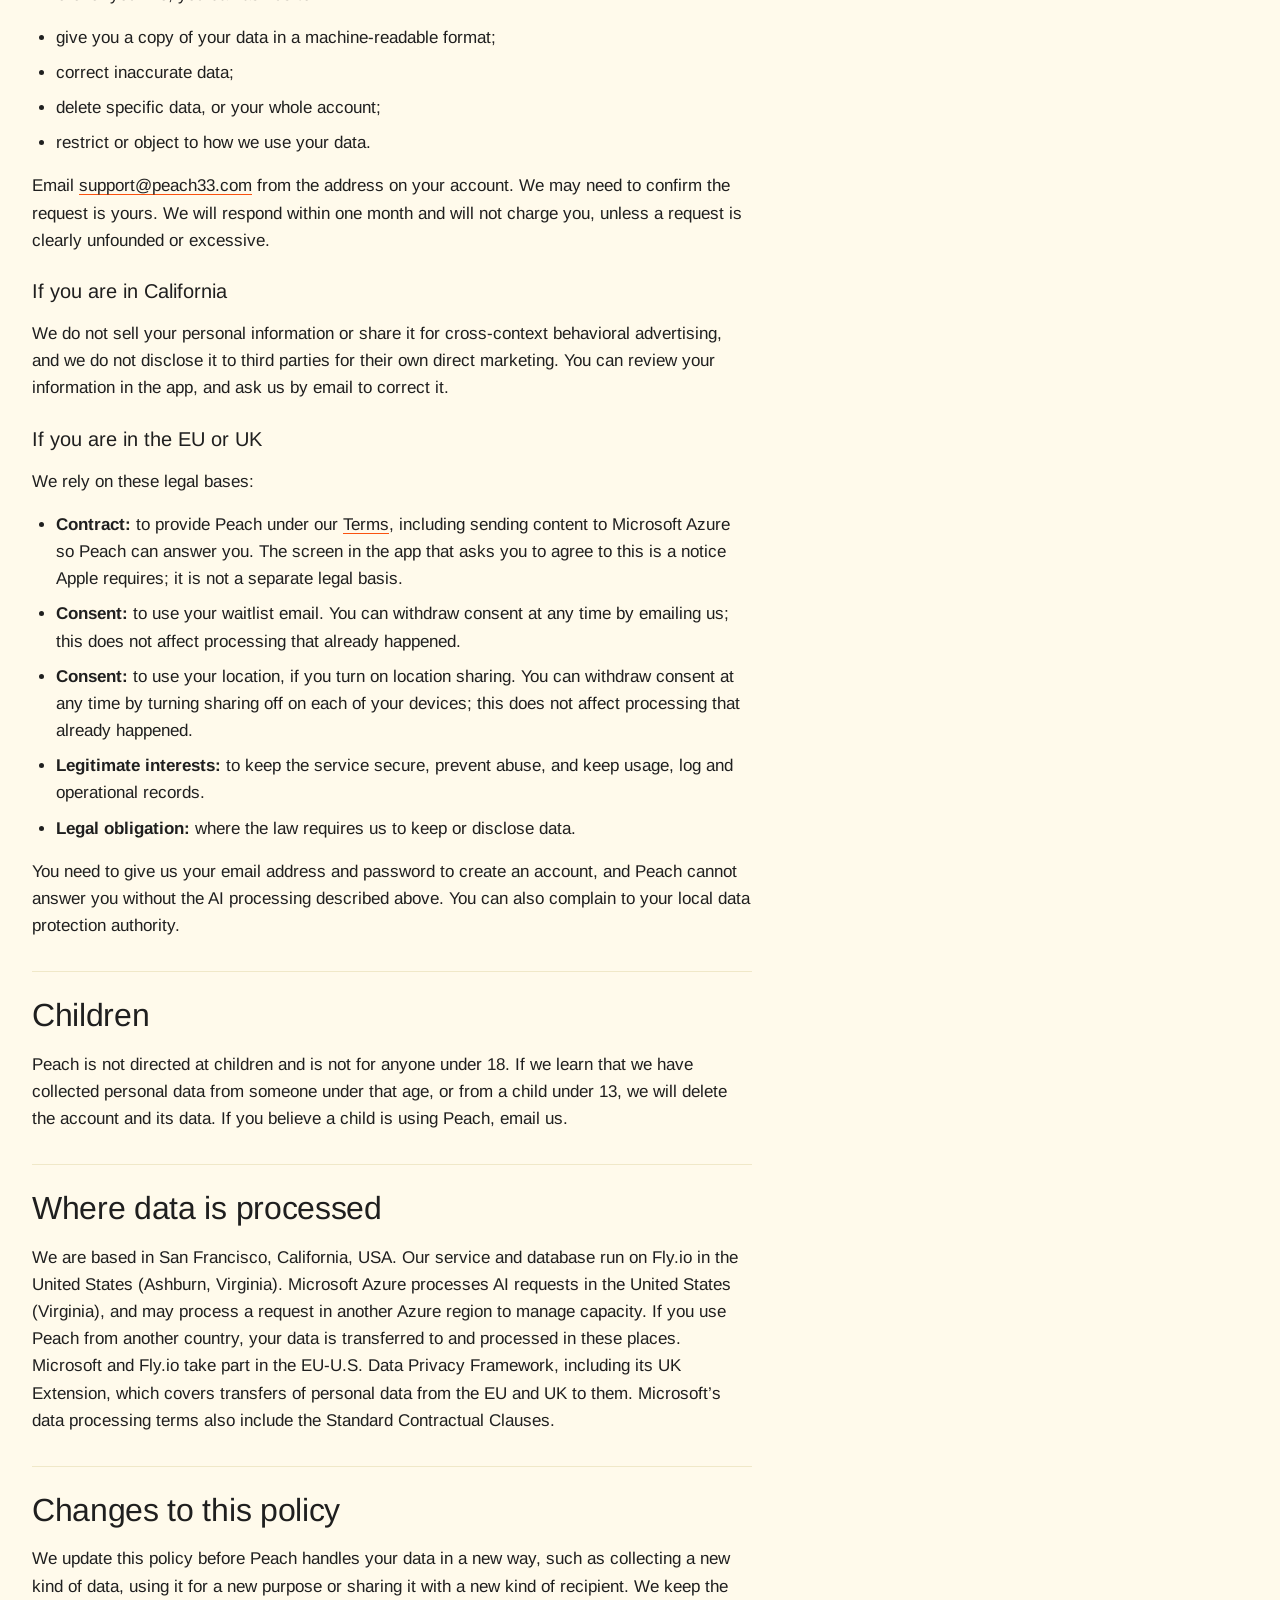
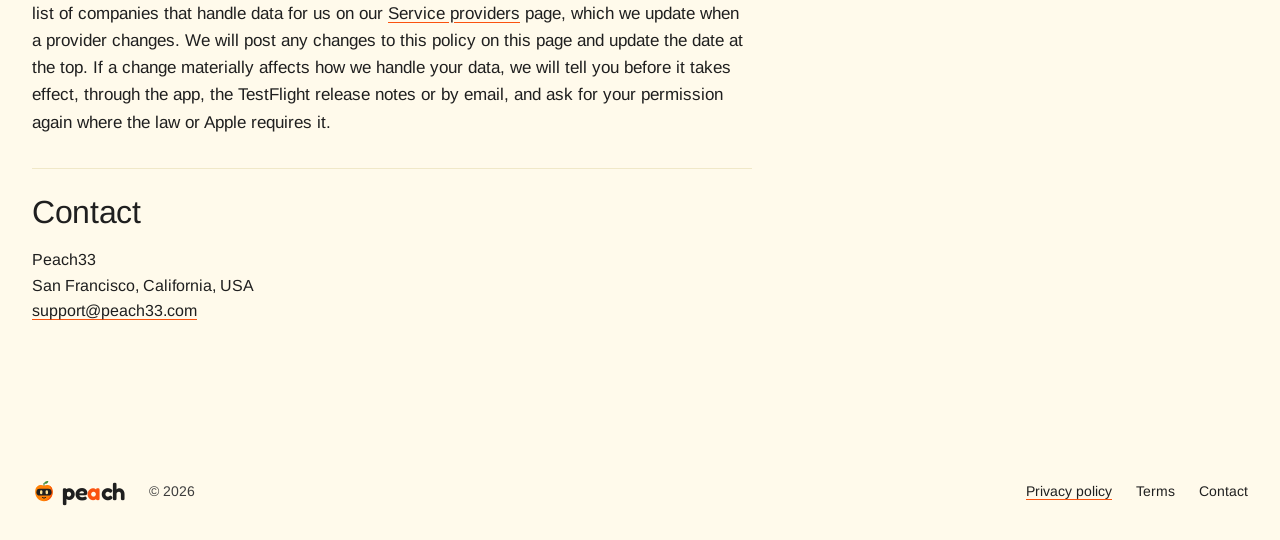
==== commit 7a024e57: "Date the legal pages for publishing, and cover Cloudflare on the website - The privacy policy and te" ====
--- a/privacy.html
+++ b/privacy.html
@@ -59,7 +59,7 @@
     <div class="container">
       <article class="legal-article" aria-labelledby="legal-title">
         <header class="legal-header">
-          <p class="eyebrow-pill"><span class="eyebrow-dot" aria-hidden="true"></span>Effective and last updated November 4, 2026</p>
+          <p class="eyebrow-pill"><span class="eyebrow-dot" aria-hidden="true"></span>Effective and last updated November 6, 2026</p>
           <h1 id="legal-title">Privacy policy</h1>
           <p class="legal-intro">This policy explains what personal data the Peach app, the service behind it and the peach33.com website collect, why, who we share it with, how long we keep it, and the choices you have.</p>
         </header>
@@ -244,9 +244,9 @@
           <h3 id="waitlist">Waitlist</h3>
           <p>If you join the waitlist on peach33.com, your email address is sent to Formspree, the form service we use. Like any web request, Formspree also receives your IP address, browser information and the address of the page you came from. Formspree emails each sign-up to our inbox. We use your email address only to invite you to Peach or tell you when your spot opens. If you submit the form with JavaScript turned off, Formspree handles it on its own pages and may show a Google reCAPTCHA check. We keep your waitlist email until we invite you or you ask to be removed. To be removed from the waitlist, email us.</p>
           <h3 id="fonts-and-hosting">Fonts and hosting</h3>
-          <p>The site serves its own fonts, so no font service receives your IP address. The site is hosted on GitHub Pages, served through Fastly’s network; GitHub logs visitors’ IP addresses for security purposes.</p>
+          <p>The site serves its own fonts, so no font service receives your IP address. The site is hosted on GitHub Pages, served through Fastly’s network; GitHub logs visitors’ IP addresses for security purposes. Cloudflare, which provides peach33.com’s DNS, may also pass the site’s traffic on to GitHub to protect it from attacks, and then handles visitors’ IP addresses too.</p>
           <h3 id="no-cookies">No cookies or trackers</h3>
-          <p>The website sets no cookies, stores nothing in your browser, and uses no analytics or tracking tools. Neither the website nor the app tracks you across other websites or apps, so they work the same whether or not your browser sends a “Do Not Track” signal.</p>
+          <p>The website sets no cookies, stores nothing in your browser, and uses no analytics or tracking tools. If Cloudflare needs to check that a visit is not automated, it may set a security cookie. Neither the website nor the app tracks you across other websites or apps, so they work the same whether or not your browser sends a “Do Not Track” signal.</p>
         </section>
 
         <section id="retention" class="legal-section" aria-labelledby="retention-title">
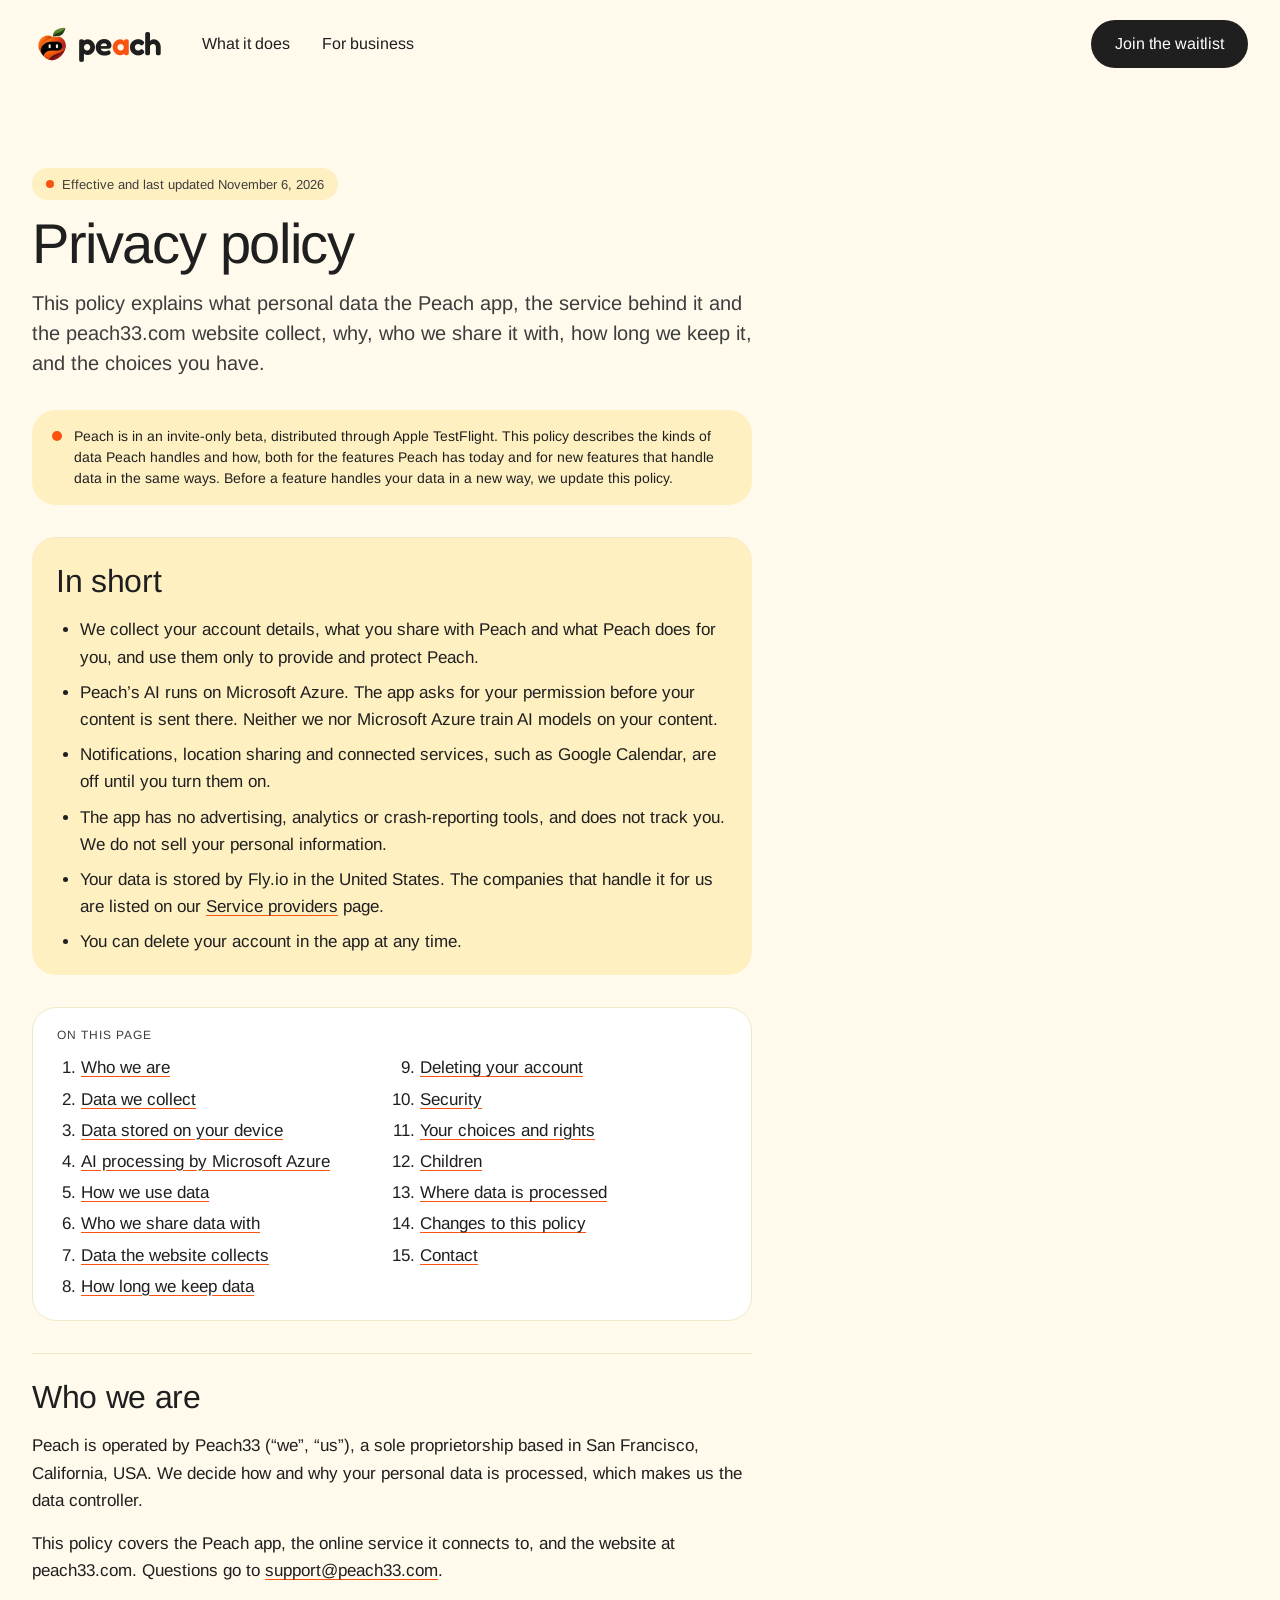
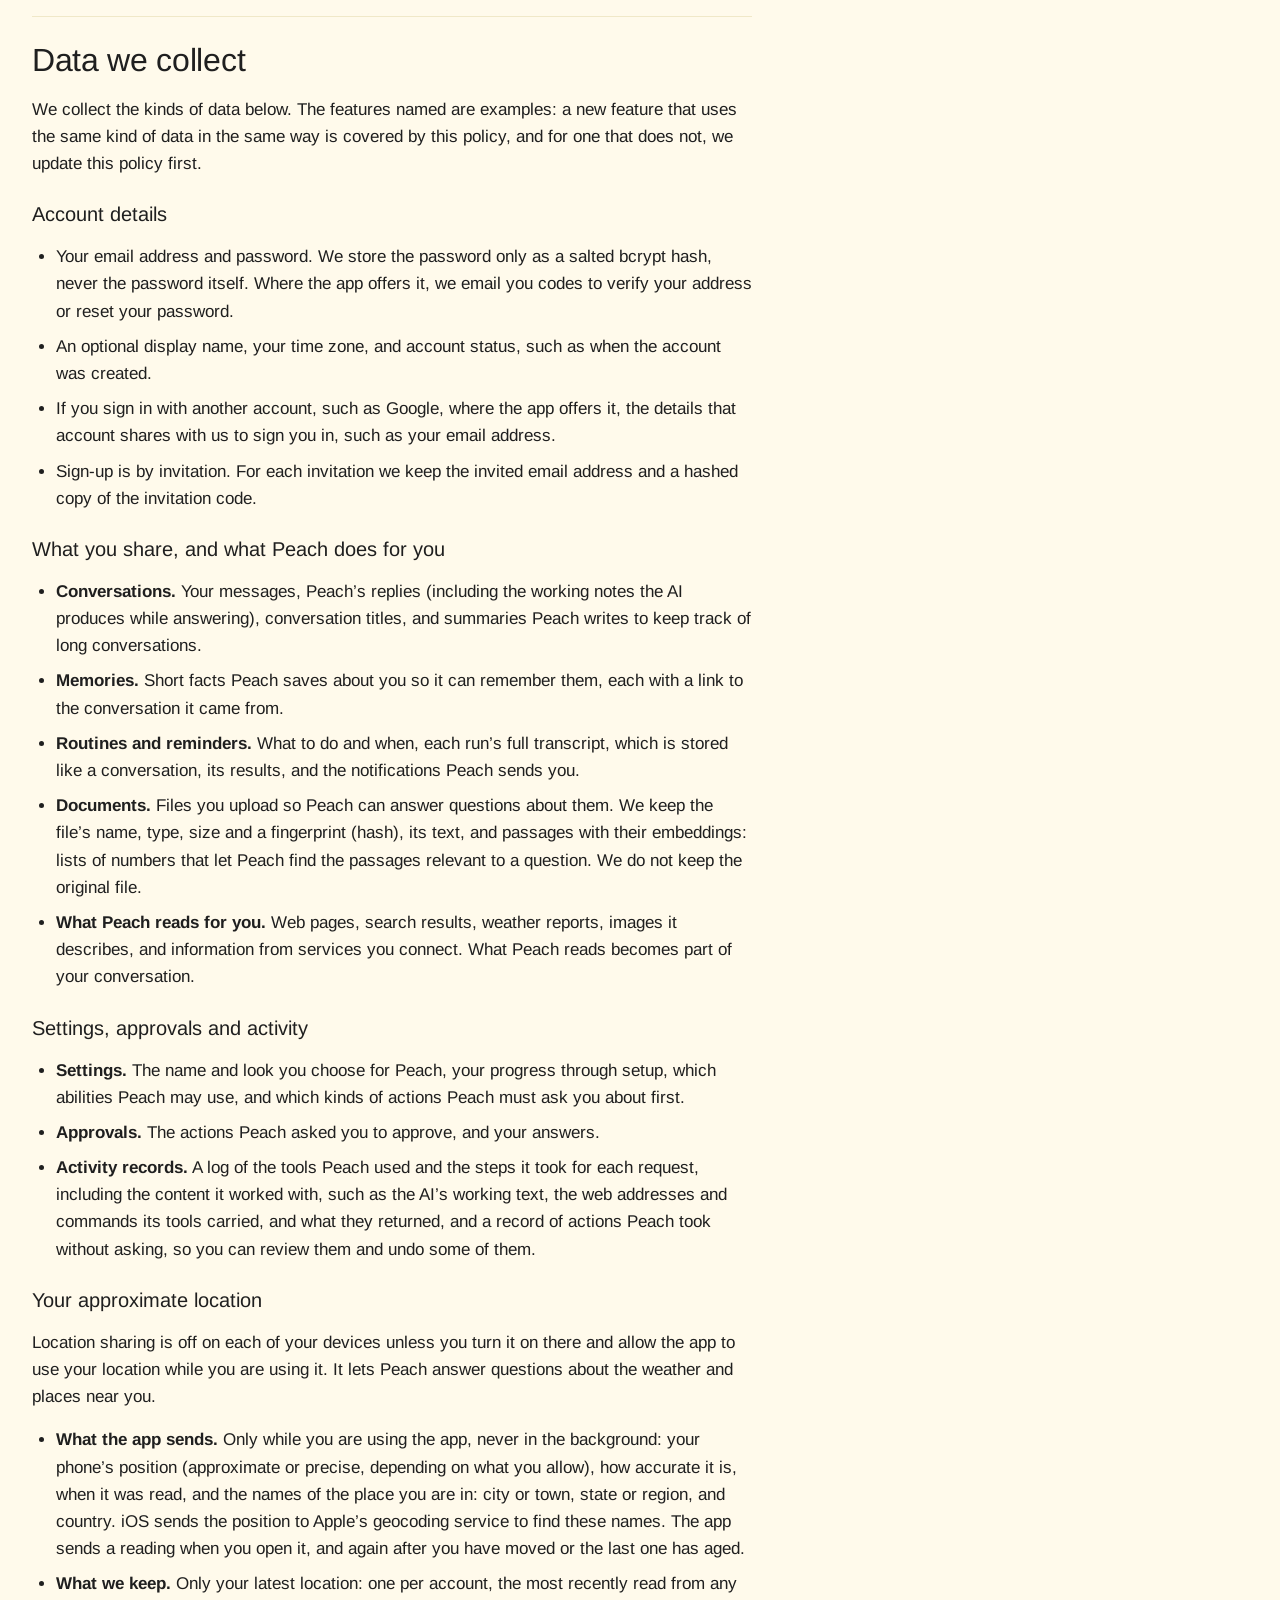
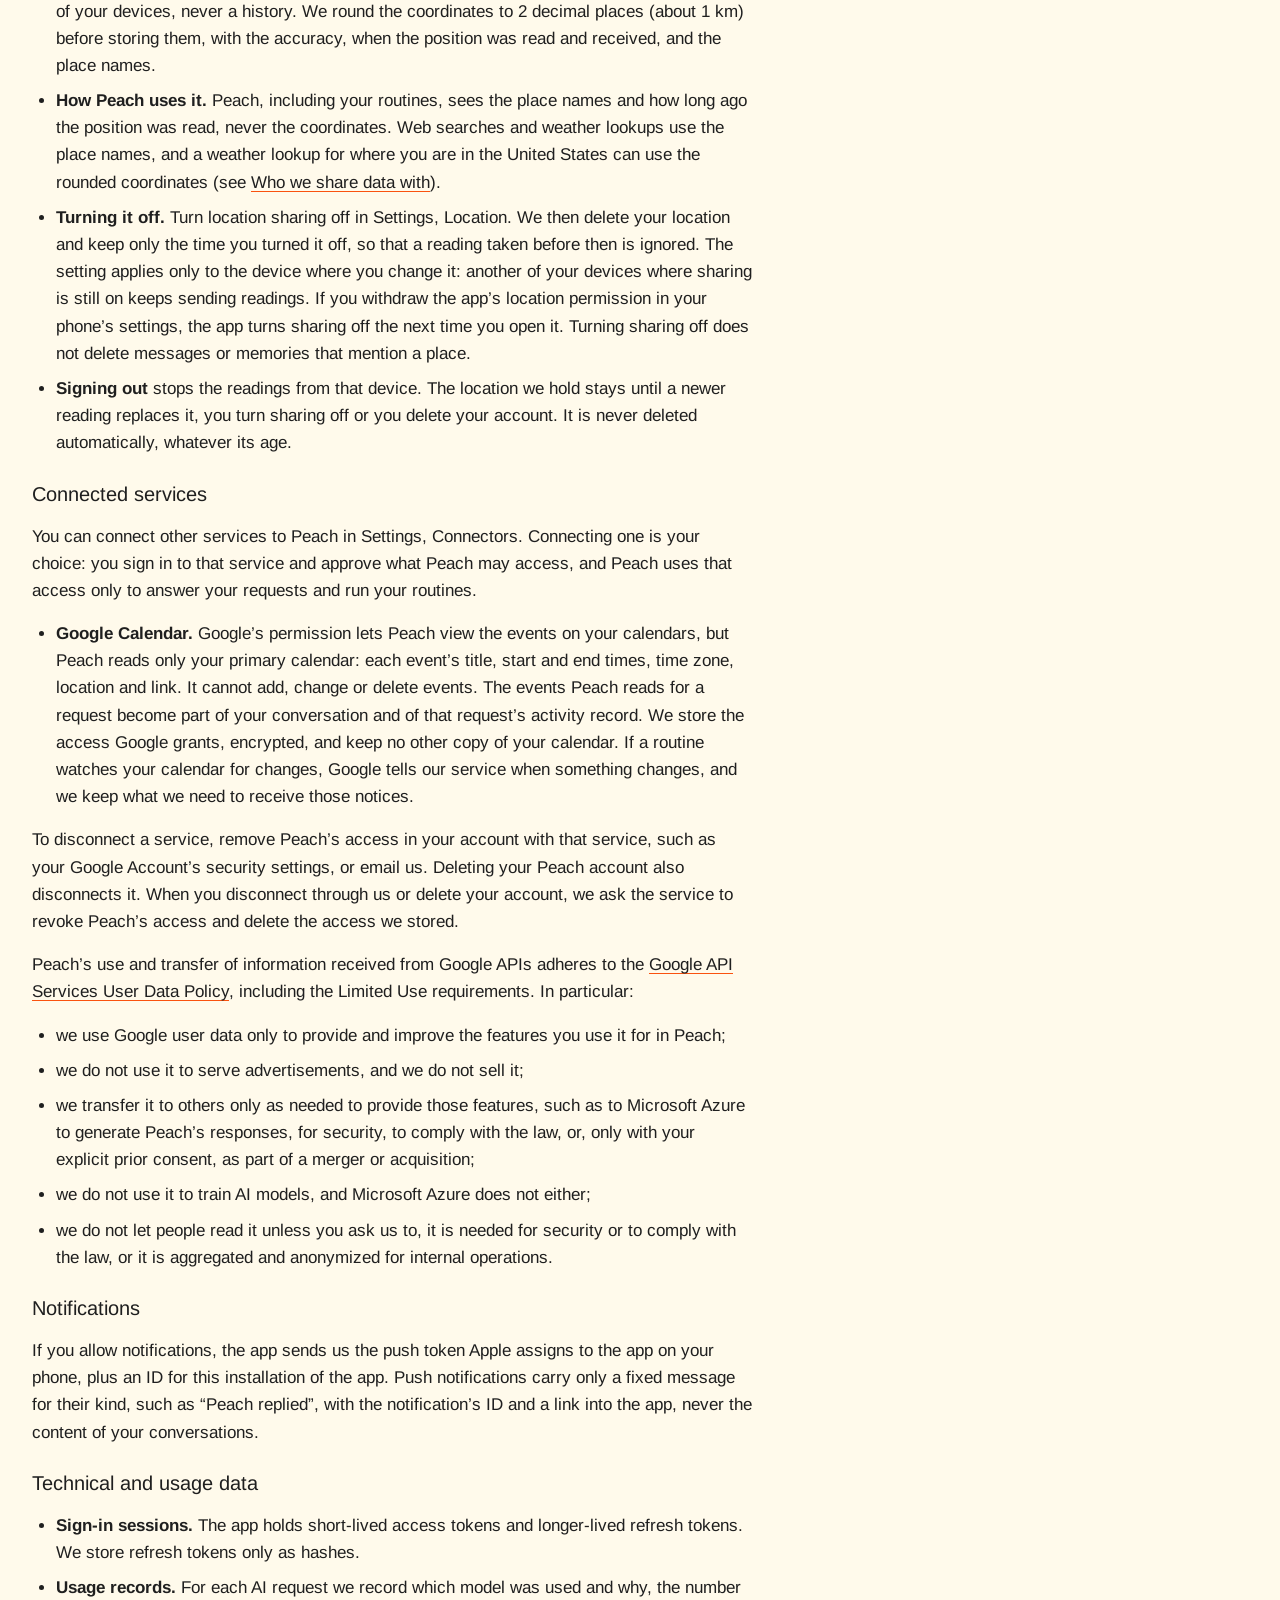
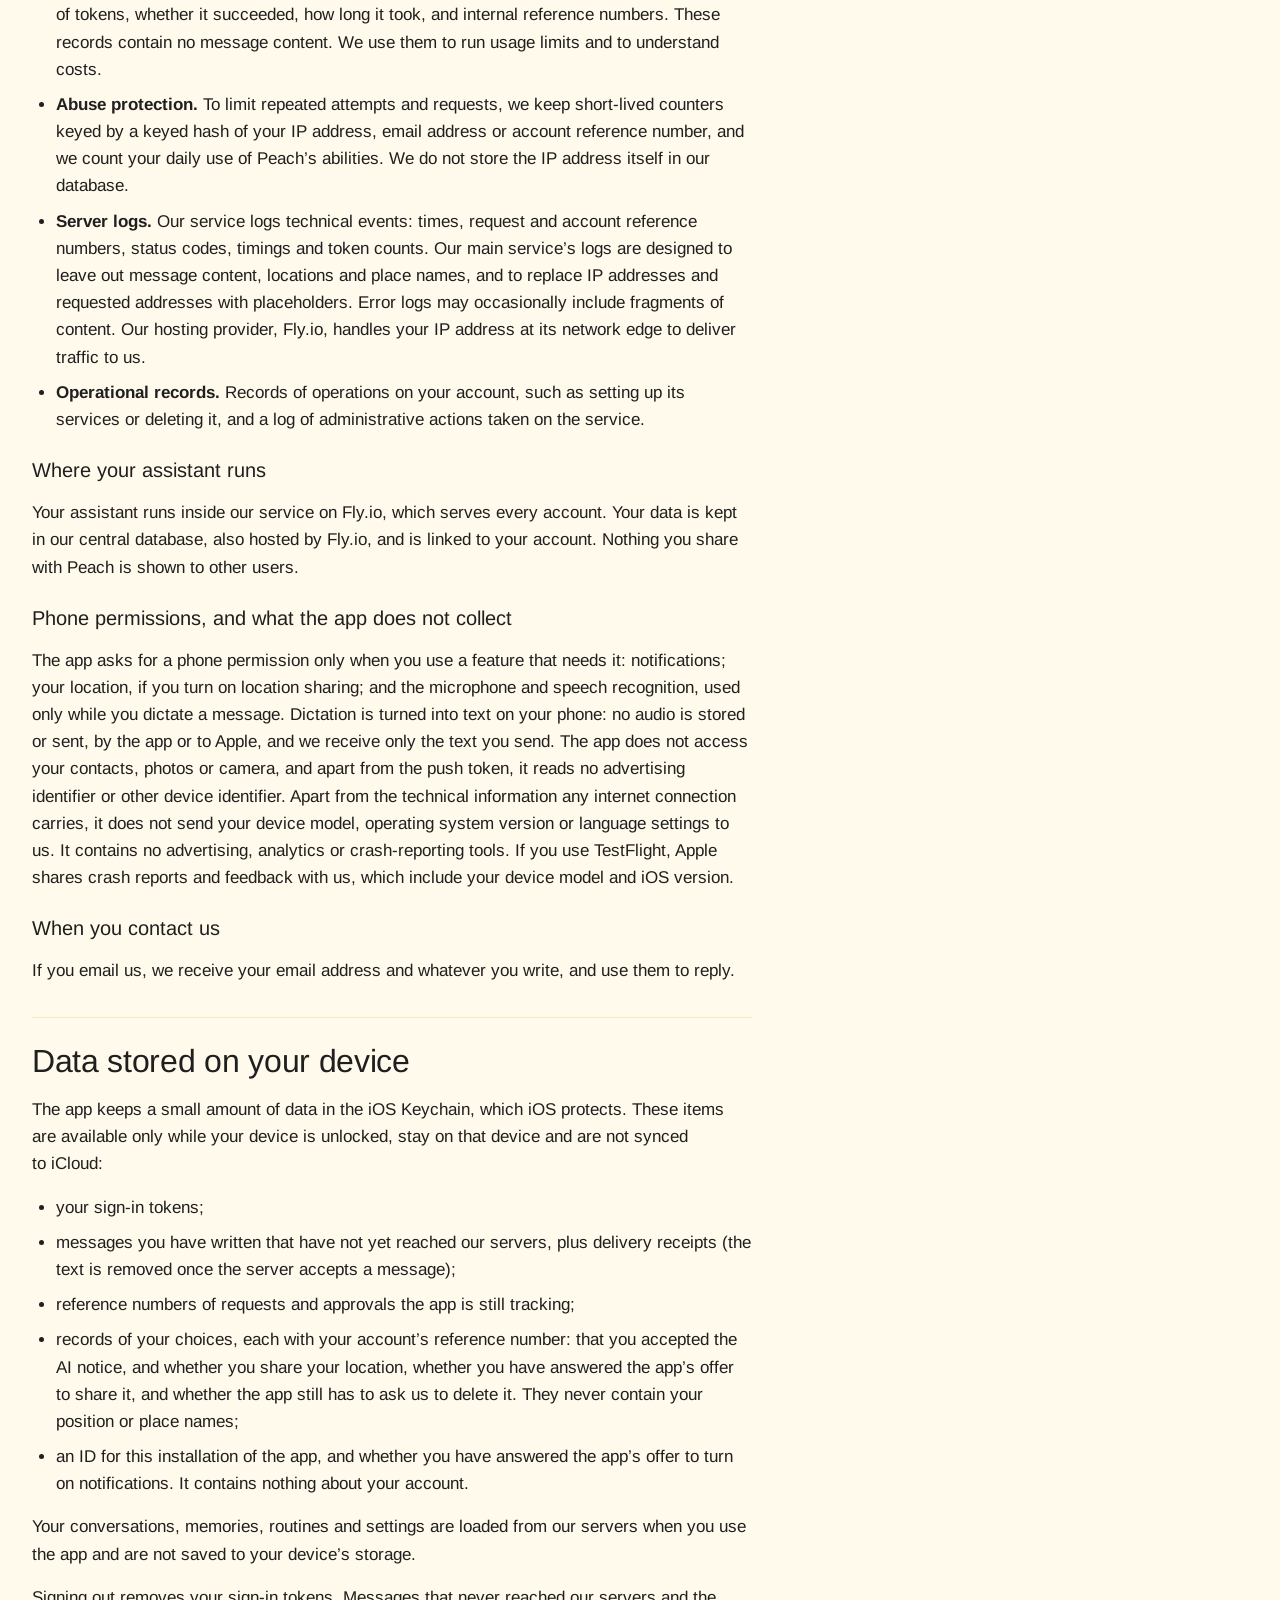
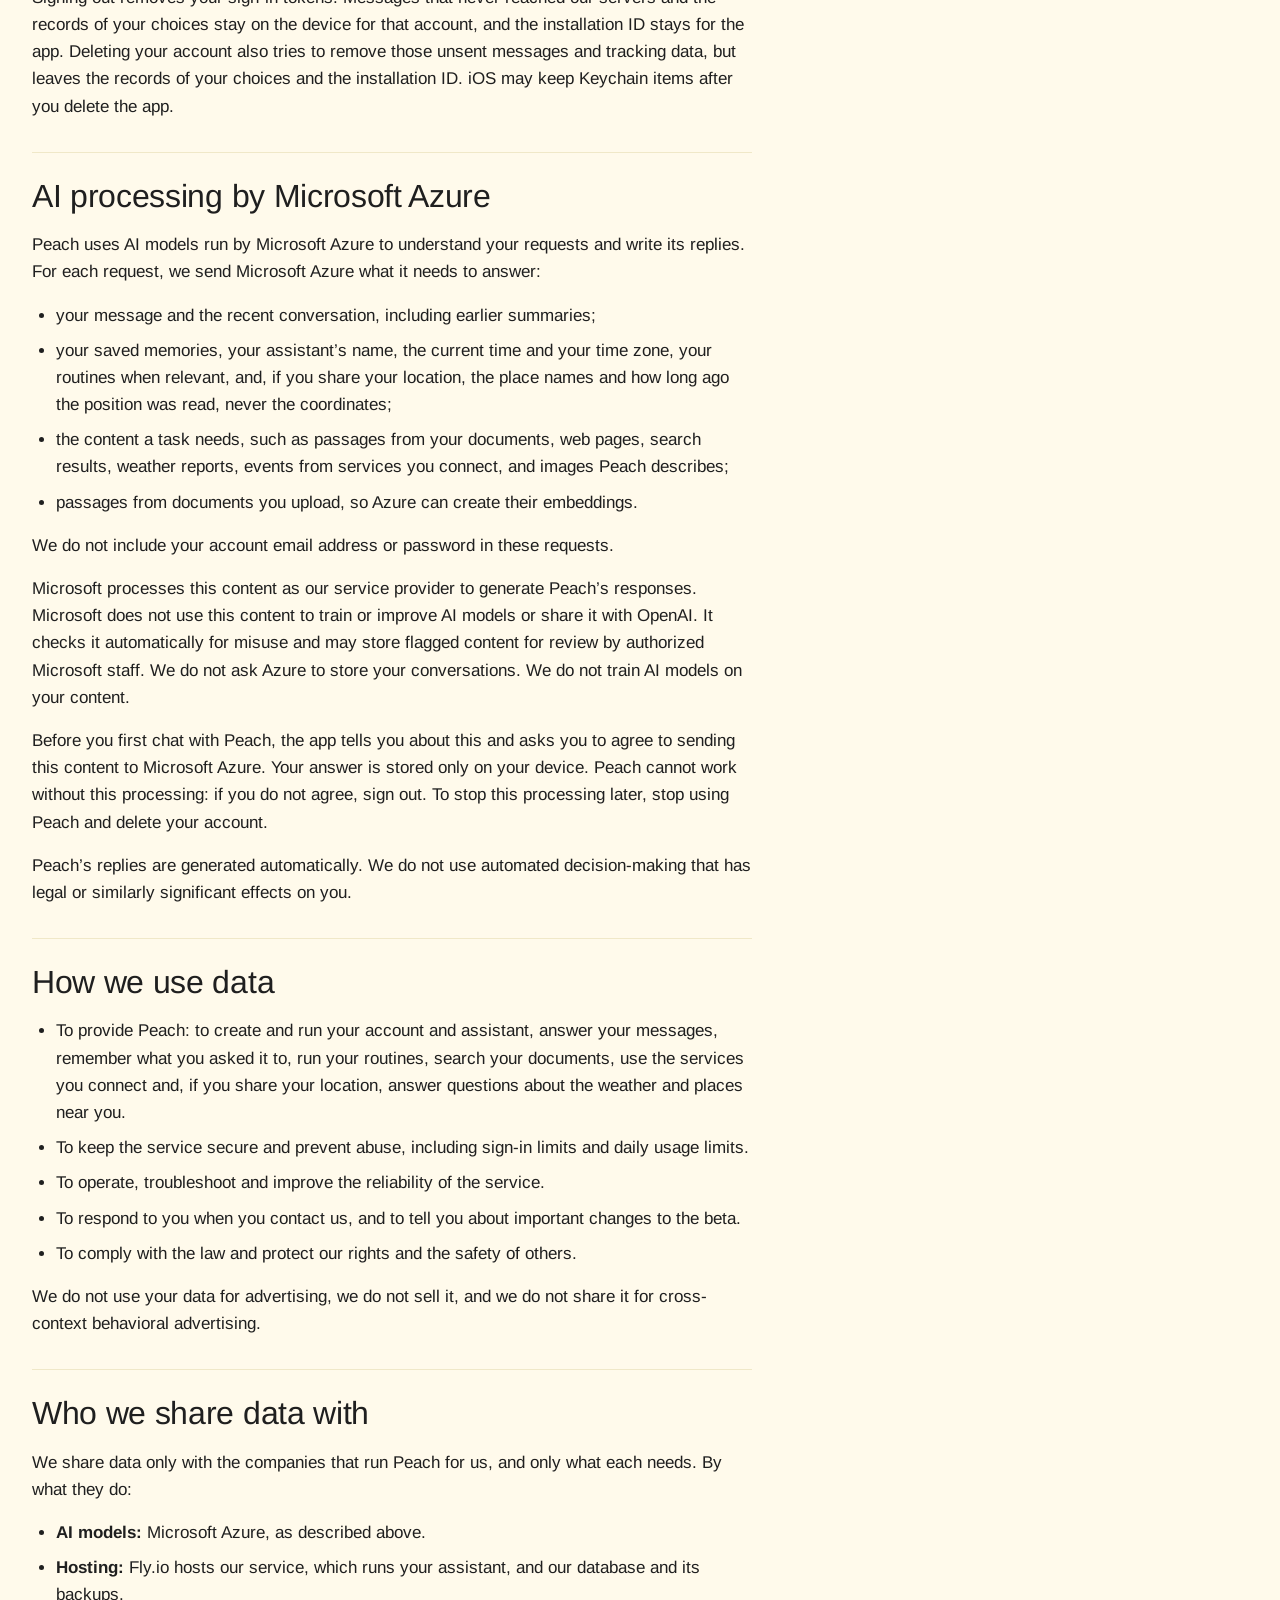
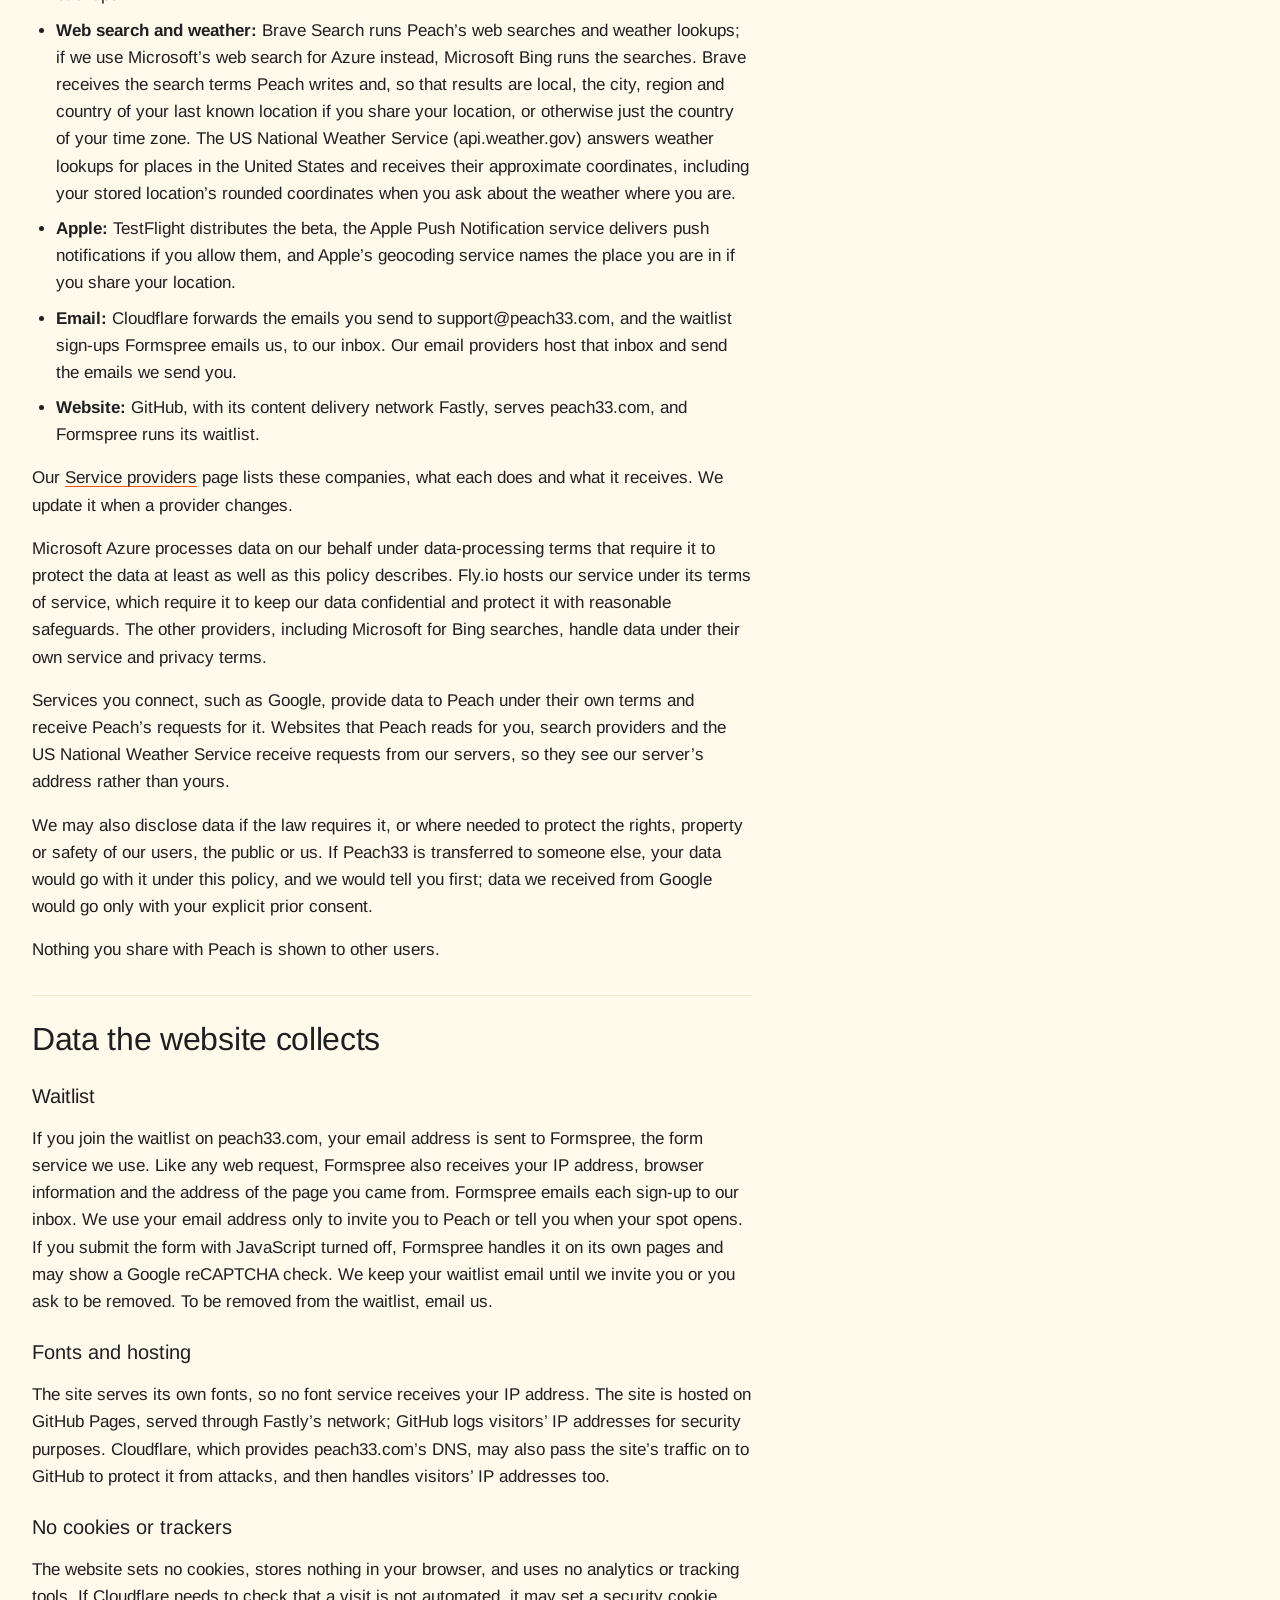
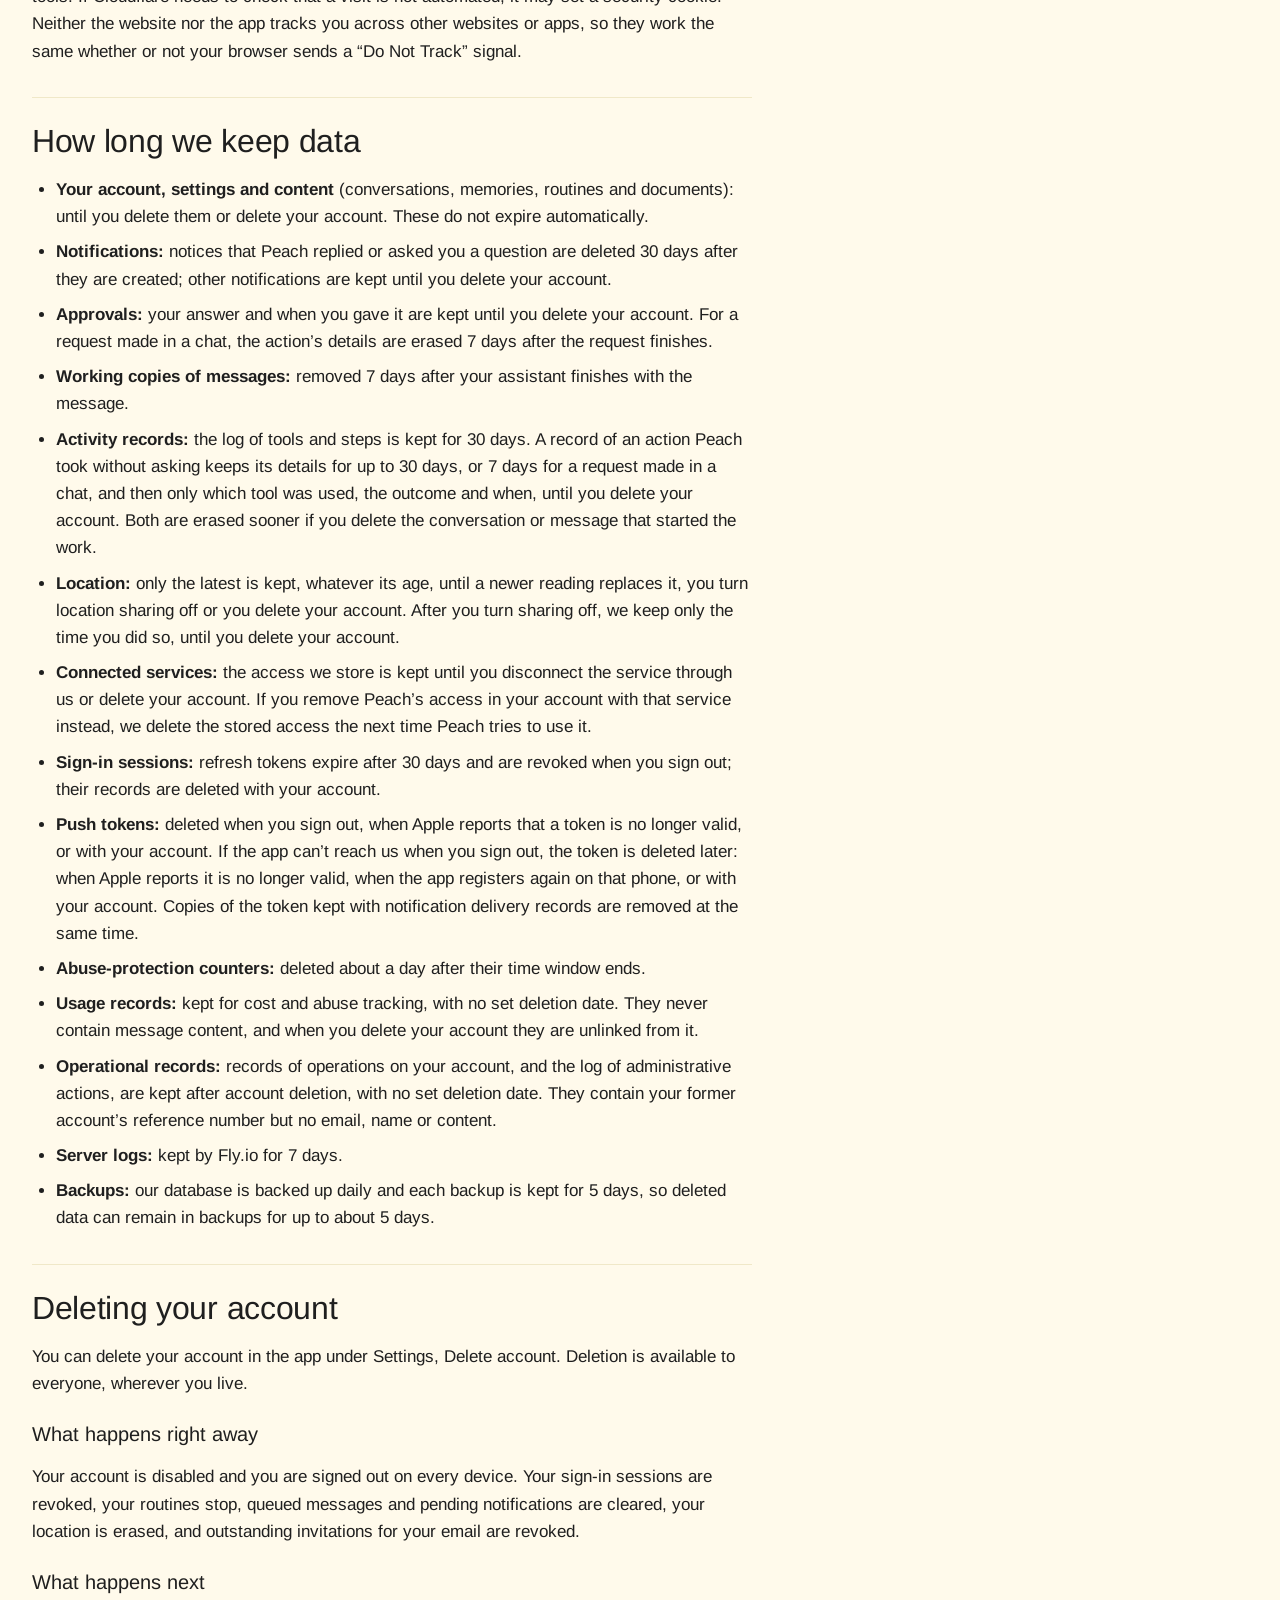
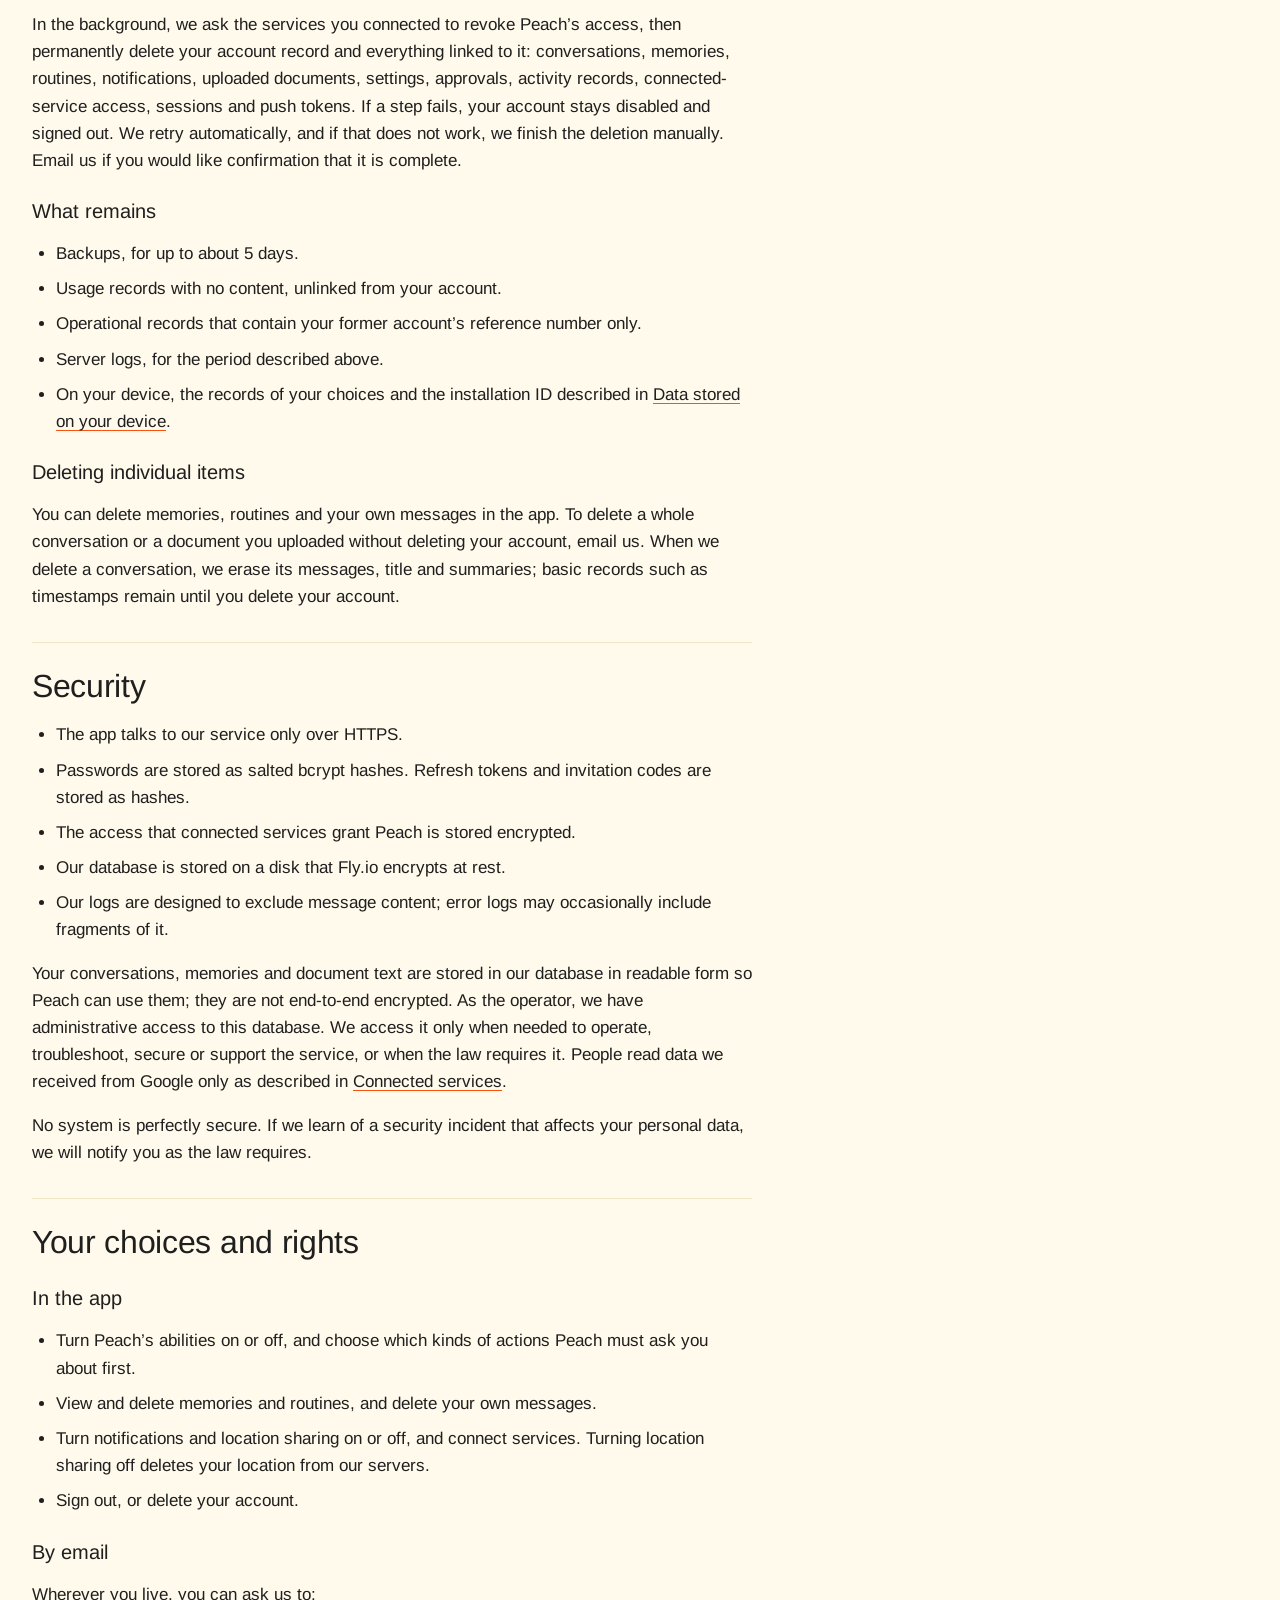
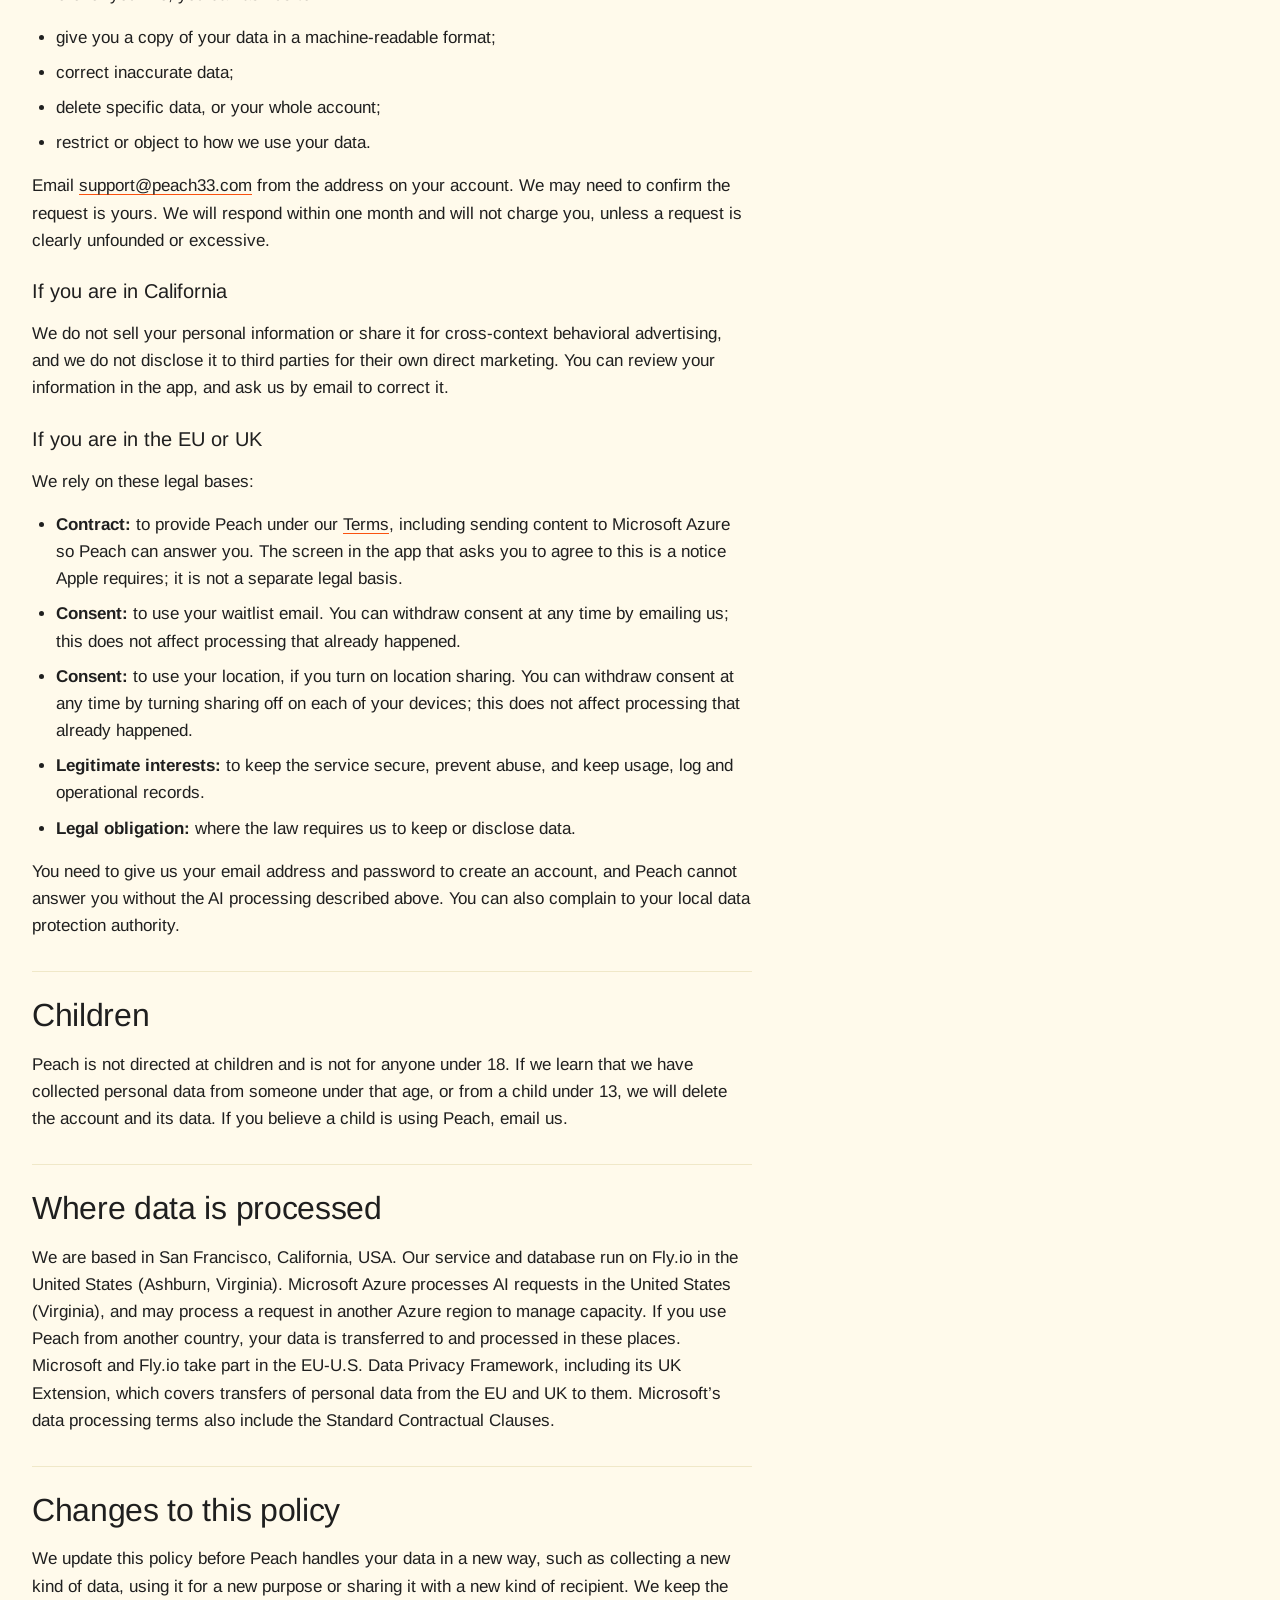
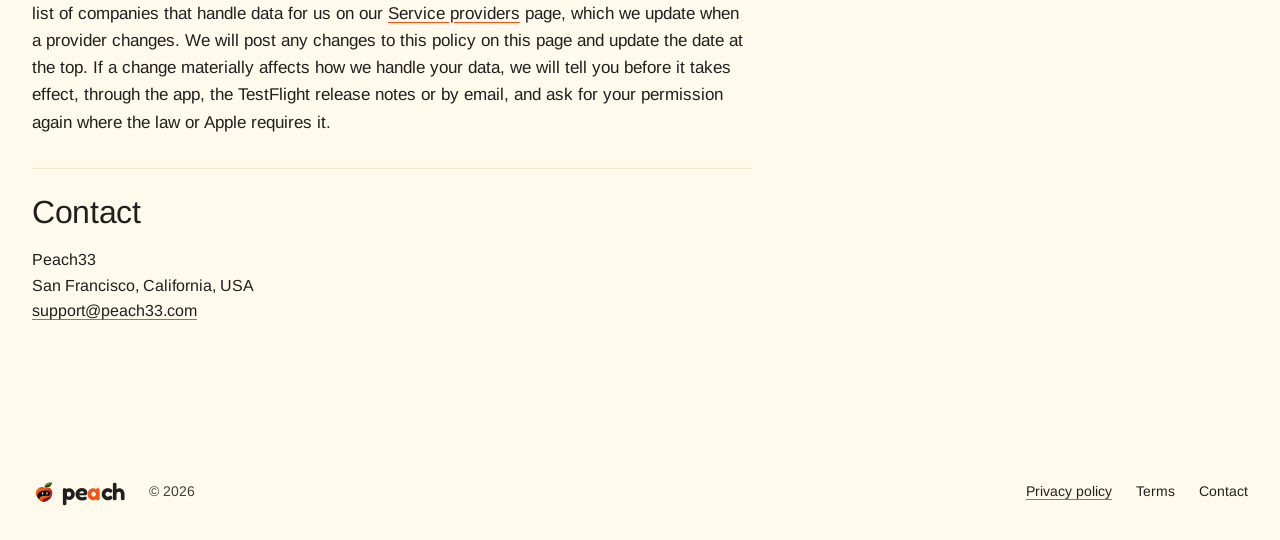
==== commit 7f41606e: "Replace the Agent Visor mascot with the app's new Peach logo The app replaced the Agent Visor with t" ====
--- a/privacy.html
+++ b/privacy.html
@@ -31,10 +31,7 @@
   <header id="top" class="site-header">
     <div class="container header-inner">
       <a class="brand" href="/" aria-label="Peach home">
-        <picture>
-          <source media="(min-width: 1024px)" srcset="assets/peach-mascot.svg">
-          <img class="brand-mark" src="assets/peach-mascot-small.svg" alt="" width="40" height="40">
-        </picture>
+        <img class="brand-mark" src="assets/peach-mascot.svg" alt="" width="40" height="40">
         <span class="wordmark">pe<span class="wordmark-a">a</span>ch</span>
       </a>
 
@@ -363,7 +360,7 @@
   <footer class="site-footer">
     <div class="container footer-inner">
       <span class="footer-brand">
-        <img src="assets/peach-mascot-small.svg" alt="" width="24" height="24">
+        <img src="assets/peach-mascot.svg" alt="" width="24" height="24">
         <span class="wordmark">pe<span class="wordmark-a">a</span>ch</span>
       </span>
       <span>© 2026</span>
--- a/styles.css
+++ b/styles.css
@@ -378,9 +378,10 @@
   color: var(--white);
 }
 
-/* The mascot's still pose: the app's working pose with motion off (eyes squinted, all four dashes). */
-.mascot-leaf { transform-box: view-box; transform-origin: 60px 31px; }
-.mascot-eyes { transform-box: view-box; transform-origin: 60px 60.5px; transform: scaleY(0.8); }
+/* The mascot's still pose: the app's working pose with motion off (eyes squinted, all four dashes).
+   In the master's 120-unit space, the leaf turns about its base and the eyes about their centre. */
+.mascot-leaf { transform-box: view-box; transform-origin: 62.37px 38.56px; }
+.mascot-eyes { transform-box: view-box; transform-origin: 63.975px 66.78px; transform: scaleY(0.8); }
 .mascot-dash { opacity: 0.95; }
 
 /* The working animation (the app's "Chat header" spec), only while motion is on. */
@@ -620,9 +621,10 @@
 .app-gmsg .app-mini img { width: 24px; height: 24px; }
 .app-gmsg .bubble { max-width: 82%; }
 
-/* Placeholder agent avatars: the mascot recoloured with the demo video's filters. */
+/* Placeholder agent avatars: the mascot recoloured so each agent keeps its colour from the demo video
+   (Ashley red, Tico green, Simba pink). Tico's filter was retuned for the logo kit's art. */
 .agent-ashley img { filter: hue-rotate(-32deg) saturate(1.35); }
-.agent-tico img { filter: hue-rotate(40deg) saturate(1.3) brightness(1.04); }
+.agent-tico img { filter: hue-rotate(65deg) saturate(1.3) brightness(1.2); }
 .agent-simba img { filter: hue-rotate(-62deg) saturate(1.1); }
 
 /* ---------- For your business ---------- */
